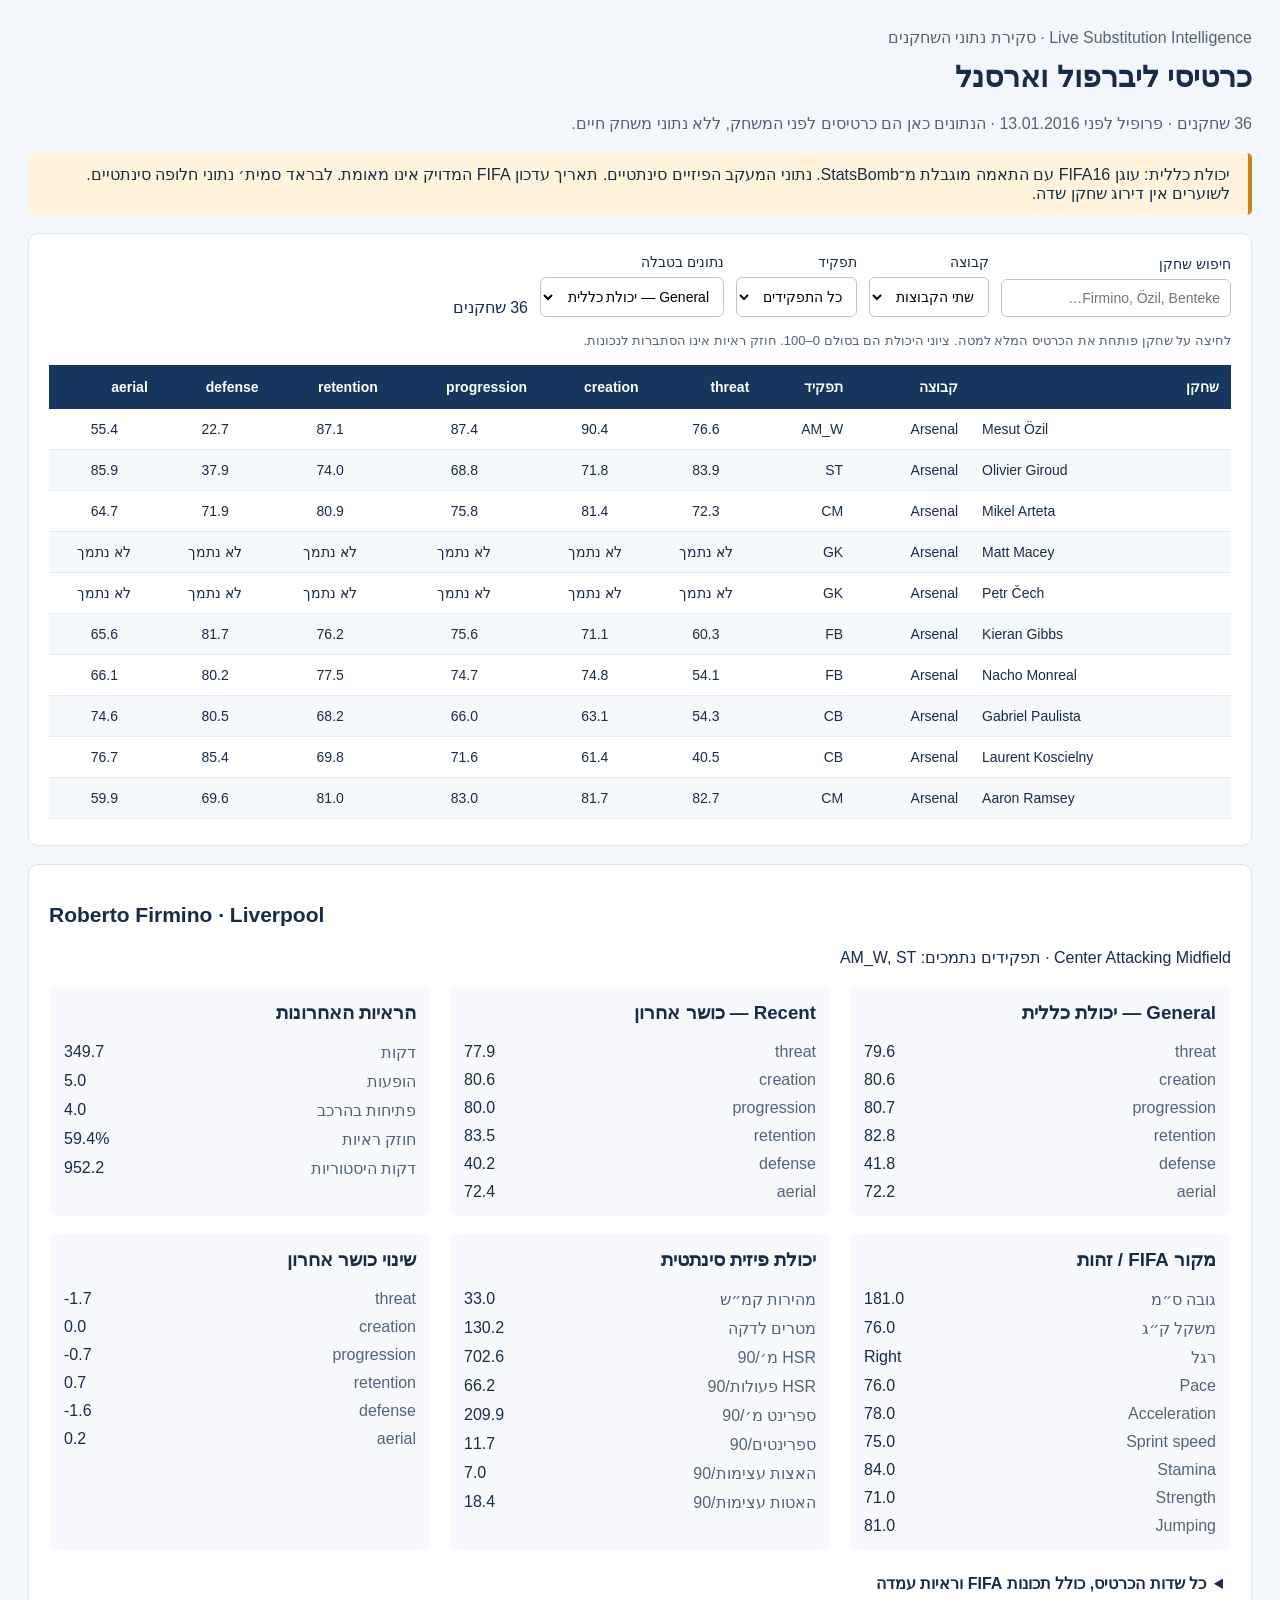
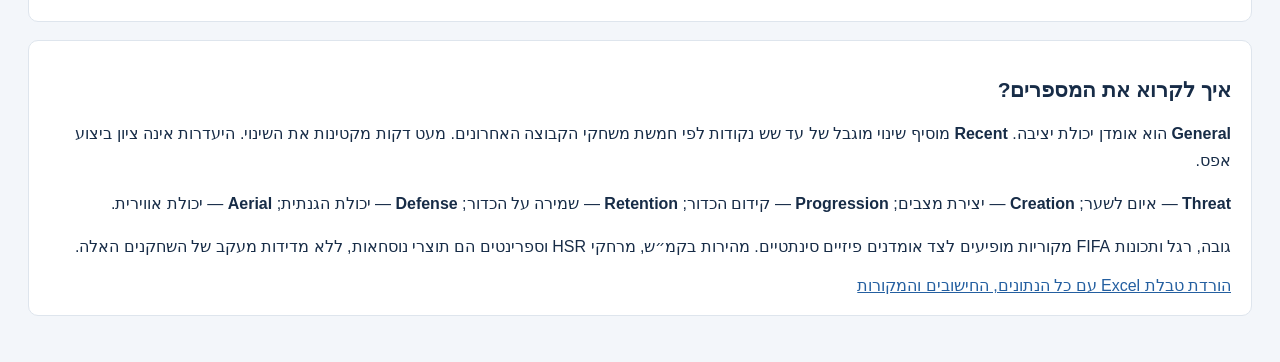
==== docs/player-cards/index.html @ d2c7fffa "Publish team handoff, player-card browser and shareable demo artifacts" ====
<!doctype html><html lang="he" dir="rtl"><meta charset="utf-8"><meta name="viewport" content="width=device-width,initial-scale=1"><title>כרטיסי שחקנים — Liverpool / Arsenal</title>
<style>*{box-sizing:border-box}body{font-family:Arial,sans-serif;background:#f3f6fa;color:#172c47;margin:0}main{max-width:1400px;margin:auto;padding:28px}h1{font-size:30px;margin:12px 0}h2{font-size:21px}p{line-height:1.7}.subtitle{color:#52647a}.notice{background:#fff4db;padding:12px 18px;border-right:4px solid #c88717;border-radius:5px}section{background:white;padding:20px;border:1px solid #dee5ed;border-radius:10px;margin:18px 0}.filters{display:flex;flex-wrap:wrap;gap:12px;align-items:end}label{display:grid;gap:7px;font-size:14px}input,select{padding:10px;border:1px solid #b8c7d6;border-radius:6px;background:white;font:inherit}input{min-width:230px}.scroll{overflow:auto;max-height:460px}table{border-collapse:collapse;width:100%;font-size:14px}th{background:#17365d;color:white;position:sticky;top:0;white-space:nowrap;text-align:right;padding:14px 12px}td{padding:12px;border-bottom:1px solid #e3eaf1;white-space:nowrap}tbody tr:nth-child(even){background:#f6f9fc}tbody tr:hover{background:#e4eef9;cursor:pointer}tr.chosen{background:#d9e9fa!important}.num{text-align:center;font-variant-numeric:tabular-nums}.tag{font-size:12px;background:#fff1ce;padding:4px 7px;border-radius:4px}.name{direction:ltr;unicode-bidi:embed;text-align:left}.grid{display:grid;grid-template-columns:repeat(auto-fit,minmax(300px,1fr));gap:18px}.panel{background:#f7f9fc;border-radius:7px;padding:15px}.panel h3{margin-top:0}dl{display:grid;grid-template-columns:1fr auto;gap:10px;margin:0}dt{color:#52647a}dd{margin:0;text-align:left;direction:ltr;overflow-wrap:anywhere;max-width:320px}details{margin-top:16px}summary{cursor:pointer;font-weight:bold;padding:8px}pre{white-space:pre-wrap;direction:ltr;text-align:left;background:#f3f6fa;padding:16px;max-height:350px;overflow:auto}a{color:#245fa0}.foot{font-size:13px;color:#52647a}button{font:inherit;padding:10px;background:#17365d;color:white;border:0;border-radius:6px;cursor:pointer}</style>
<main><div class="subtitle">Live Substitution Intelligence · סקירת נתוני השחקנים</div><h1>כרטיסי ליברפול וארסנל</h1><p class="subtitle">36 שחקנים · פרופיל לפני 13.01.2016 · הנתונים כאן הם כרטיסים לפני המשחק, ללא נתוני משחק חיים.</p>
<div class="notice">יכולת כללית: עוגן FIFA16 עם התאמה מוגבלת מ־StatsBomb. נתוני המעקב הפיזיים סינתטיים. תאריך עדכון FIFA המדויק אינו מאומת. לבראד סמית׳ נתוני חלופה סינתטיים. לשוערים אין דירוג שחקן שדה.</div>
<section><div class="filters"><label>חיפוש שחקן<input id="search" placeholder="Firmino, Özil, Benteke…"></label><label>קבוצה<select id="team"><option value="">שתי הקבוצות</option><option value="Liverpool">Liverpool</option><option>Arsenal</option></select></label><label>תפקיד<select id="role"><option value="">כל התפקידים</option><option value="GK">GK</option><option>CB</option><option>FB</option><option>CM</option><option>AM_W</option><option>ST</option></select></label><label>נתונים בטבלה<select id="view"><option value="general">General — יכולת כללית</option><option value="recent">Recent — כושר אחרון</option><option value="physical">פרופיל פיזי</option></select></label><span id="count"></span></div><p class="foot">לחיצה על שחקן פותחת את הכרטיס המלא למטה. ציוני היכולת הם בסולם 0–100. חוזק ראיות אינו הסתברות לנכונות.</p><div class="scroll"><table><thead id="head"></thead><tbody id="body"></tbody></table></div></section>
<section id="selected"></section><section><h2>איך לקרוא את המספרים?</h2><p><b>General</b> הוא אומדן יכולת יציבה. <b>Recent</b> מוסיף שינוי מוגבל של עד שש נקודות לפי חמשת משחקי הקבוצה האחרונים. מעט דקות מקטינות את השינוי. היעדרות אינה ציון ביצוע אפס.</p><p><b>Threat</b> — איום לשער; <b>Creation</b> — יצירת מצבים; <b>Progression</b> — קידום הכדור; <b>Retention</b> — שמירה על הכדור; <b>Defense</b> — יכולת הגנתית; <b>Aerial</b> — יכולת אווירית.</p><p>גובה, רגל ותכונות FIFA מקוריות מופיעים לצד אומדנים פיזיים סינתטיים. מהירות בקמ״ש, מרחקי HSR וספרינטים הם תוצרי נוסחאות, ללא מדידות מעקב של השחקנים האלה.</p><a href="Liverpool_Arsenal_Player_Cards.xlsx">הורדת טבלת Excel עם כל הנתונים, החישובים והמקורות</a></section></main>
<script>const players=[{"player_id":3525,"name":"Alex Oxlade-Chamberlain","team":"Arsenal","matchday_status":"Bench","primary_role":"AM_W","positions":{"primary":"Right Wing","secondary":["Right Midfield"],"primary_role":"AM_W","broad_roles":["AM_W"],"eligibility":{"AM_W":1},"suitability":{"AM_W":1},"all_positions_played":["Center Attacking Midfield","Left Wing","Right Back","Right Defensive Midfield","Right Wing"],"minutes_by_position":{"Center Attacking Midfield":36.1,"Left Wing":90.467,"Right Back":28.233,"Right Defensive Midfield":0.05,"Right Wing":561.217},"evidence":{"Right Midfield":"FIFA16_POSITION","Right Wing":"FIFA16_POSITION"}},"identity":{"height_cm":175,"preferred_foot":"Right","source":"OBSERVED_FIFA16_REPUBLISHED_SOFIFA_SNAPSHOT"},"fifa16":{"sofifa_id":198784,"player_url":"https://sofifa.com/player/198784/alex-oxlade-chamberlain/16/158127","short_name":"A. Oxlade-Chamberlain","long_name":"Alex Oxlade-Chamberlain","age":21,"dob":"1993-08-15","height_cm":175,"weight_kg":70,"nationality":"England","club":"Arsenal","overall":79,"potential":85,"value_eur":14000000,"wage_eur":90000,"player_positions":"RM, RW","preferred_foot":"Right","international_reputation":2,"weak_foot":4,"skill_moves":4,"work_rate":"High/Medium","body_type":"Normal","real_face":"Yes","release_clause_eur":null,"player_tags":"#Dribbler","team_position":"SUB","team_jersey_number":15,"loaned_from":null,"joined":"2011-08-08","contract_valid_until":2018,"nation_position":"RM","nation_jersey_number":7,"pace":89,"shooting":72,"passing":73,"dribbling":84,"defending":42,"physic":70,"gk_diving":null,"gk_handling":null,"gk_kicking":null,"gk_reflexes":null,"gk_speed":null,"gk_positioning":null,"player_traits":"Flair, Long Shot Taker (CPU AI Only), Speed Dribbler (CPU AI Only), Technical Dribbler (CPU AI Only)","attacking_crossing":73,"attacking_finishing":70,"attacking_heading_accuracy":34,"attacking_short_passing":77,"attacking_volleys":59,"skill_dribbling":86,"skill_curve":67,"skill_fk_accuracy":53,"skill_long_passing":73,"skill_ball_control":83,"movement_acceleration":89,"movement_sprint_speed":89,"movement_agility":84,"movement_reactions":75,"movement_balance":88,"power_shot_power":75,"power_jumping":65,"power_stamina":75,"power_strength":69,"power_long_shots":77,"mentality_aggression":66,"mentality_interceptions":41,"mentality_positioning":74,"mentality_vision":71,"mentality_penalties":69,"mentality_composure":null,"defending_marking":37,"defending_standing_tackle":48,"defending_sliding_tackle":44,"goalkeeping_diving":16,"goalkeeping_handling":9,"goalkeeping_kicking":6,"goalkeeping_positioning":9,"goalkeeping_reflexes":9,"ls":"72+0","st":"72+0","rs":"72+0","lw":"79+0","lf":"78+0","cf":"78+0","rf":"78+0","rw":"79+0","lam":"78+0","cam":"78+0","ram":"78+0","lm":"79+0","lcm":"73+0","cm":"73+0","rcm":"73+0","rm":"79+0","lwb":"65+0","ldm":"62+0","cdm":"62+0","rdm":"62+0","rwb":"65+0","lb":"61+0","lcb":"53+0","cb":"53+0","rcb":"53+0","rb":"61+0","source_status":"OBSERVED_FIFA16_REPUBLISHED_SOFIFA_SNAPSHOT","source_url":"https://github.com/kushal-gopal/EA-Sports-Fifa/blob/658e9f96cafcfdb636d6ca96fcc9bfdb1c064868/players_16.csv","source_sha256":"8282dba19e93eb8ff309ac8c41879fe28f02abeb260028c699e39c6e637bed6d","snapshot_caveat":"FIFA16 edition snapshot; precise SoFIFA update date unverified; not claimed to be January 2016."},"general":{"ratings":{"threat":73.145,"creation":74.216,"progression":84.012,"retention":81.947,"defense":45.781,"aerial":53.654},"fifa_prior":{"threat":73,"creation":72.89999999999999,"progression":81.95,"retention":81.6,"defense":45,"aerial":51.150000000000006},"statsbomb_adjustment":{"threat":0.145480822608341,"creation":1.3159042536696688,"progression":2.0615889253913267,"retention":0.34683336549549476,"defense":0.7812449070145504,"aerial":2.5036538517597537},"reliability":{"threat":0.44309228167154824,"creation":0.44309228167154824,"progression":0.44309228167154824,"retention":0.44309228167154824,"defense":0.44309228167154824,"aerial":0.44309228167154824},"minutes":716.067,"observed_rates":{"threat":0.31343375754631786,"creation":0.45001019817056137,"progression":18.350246718182664,"retention":0.6851851851851851,"defense":25.891443999627594,"aerial":0.75}},"recent":{"ratings":{"threat":71.937,"creation":74.114,"progression":82.735,"retention":82.197,"defense":46.04,"aerial":54.709},"form_delta":{"threat":-1.2075663287085396,"creation":-0.10167863947166769,"progression":-1.2770690669313092,"retention":0.2496448475396851,"defense":0.25853490804112117,"aerial":1.0553033846480162},"reliability":0.5172,"reliability_by_dimension":{"threat":0.5744848508727001,"creation":0.5744848508727001,"progression":0.5744848508727001,"retention":0.5744848508727001,"defense":0.5744848508727001,"aerial":0.23076923076923078},"minutes":243.017,"appearances":5,"starts":2,"appearance_rate":1,"team_match_window":["3754069","3754173","3754309","3754296","3754117"],"observed_rates":{"threat":0.21699169838968518,"creation":0.4410338196557163,"progression":15.554488718194909,"retention":0.697841726618705,"defense":26.664837802619843,"aerial":1},"totals":{"npxg":0.2859177693,"box_presence":6,"xa":0.490872986,"box_passes":7,"prog_passes":24,"prog_carries":18,"pressures":50,"def_actions":22,"ball_actions":139,"ball_losses":42,"aerial_attempts":6,"aerial_wins":6,"headed_shots":0,"minutes":243.0166666666667}},"physical":{"height_cm":175,"preferred_foot":"Right","pace":89,"stamina":75,"strength":69,"physical_source":"SYNTHETIC:FIFA16+SkillCorner-role-reference","physical_is_observed":false,"tracking":{"max_speed_kmh":34.68,"meters_per_minute":123.01,"hsr_distance_90":787.96,"hsr_count_90":74.19,"sprint_distance_90":271.36,"sprint_count_90":15.08,"high_accel_90":7.86,"high_decel_90":20.65}},"provenance":{"general":"SYNTHETIC:FIFA16 prior + capped observed StatsBomb signal","recent":"ESTIMATED:bounded change from observed last five team matches","events":"OBSERVED:StatsBomb Open Data; strictly before 2016-01-13","fifa":"OBSERVED_FIFA16_REPUBLISHED_SOFIFA_SNAPSHOT","physical":"SYNTHETIC","goalkeeper_outfield_dimensions":"SUPPORTED"}},{"player_id":5581,"name":"Joel Campbell","team":"Arsenal","matchday_status":"Starter","primary_role":"AM_W","positions":{"primary":"Right Wing","secondary":["Center Attacking Midfield","Center Forward","Right Midfield"],"primary_role":"AM_W","broad_roles":["AM_W","ST"],"eligibility":{"AM_W":1,"ST":1},"suitability":{"AM_W":1,"ST":0.85},"all_positions_played":["Center Forward","Left Wing","Right Wing"],"minutes_by_position":{"Center Forward":13.283,"Left Wing":48.933,"Right Wing":479.783},"evidence":{"Center Attacking Midfield":"FIFA16_POSITION","Center Forward":"FIFA16_POSITION","Right Midfield":"FIFA16_POSITION","Right Wing":"OBSERVED_STATSBOMB_MEANINGFUL_MINUTES"}},"identity":{"height_cm":178,"preferred_foot":"Left","source":"OBSERVED_FIFA16_REPUBLISHED_SOFIFA_SNAPSHOT"},"fifa16":{"sofifa_id":204713,"player_url":"https://sofifa.com/player/204713/joel-campbell/16/158127","short_name":"J. Campbell","long_name":"Joel Nathaniel Campbell Samuels","age":23,"dob":"1992-02-10","height_cm":178,"weight_kg":72,"nationality":"Costa Rica","club":"Arsenal","overall":76,"potential":84,"value_eur":7500000,"wage_eur":80000,"player_positions":"RM, ST, CAM","preferred_foot":"Left","international_reputation":1,"weak_foot":2,"skill_moves":4,"work_rate":"High/Medium","body_type":"Normal","real_face":"Yes","release_clause_eur":null,"player_tags":null,"team_position":"SUB","team_jersey_number":28,"loaned_from":null,"joined":"2011-08-19","contract_valid_until":2019,"nation_position":null,"nation_jersey_number":null,"pace":88,"shooting":72,"passing":72,"dribbling":78,"defending":38,"physic":73,"gk_diving":null,"gk_handling":null,"gk_kicking":null,"gk_reflexes":null,"gk_speed":null,"gk_positioning":null,"player_traits":"Power Free-Kick, Long Shot Taker (CPU AI Only)","attacking_crossing":77,"attacking_finishing":65,"attacking_heading_accuracy":52,"attacking_short_passing":75,"attacking_volleys":64,"skill_dribbling":79,"skill_curve":67,"skill_fk_accuracy":69,"skill_long_passing":68,"skill_ball_control":76,"movement_acceleration":89,"movement_sprint_speed":87,"movement_agility":85,"movement_reactions":72,"movement_balance":75,"power_shot_power":84,"power_jumping":85,"power_stamina":73,"power_strength":75,"power_long_shots":74,"mentality_aggression":64,"mentality_interceptions":45,"mentality_positioning":75,"mentality_vision":68,"mentality_penalties":75,"mentality_composure":null,"defending_marking":38,"defending_standing_tackle":32,"defending_sliding_tackle":24,"goalkeeping_diving":8,"goalkeeping_handling":15,"goalkeeping_kicking":14,"goalkeeping_positioning":15,"goalkeeping_reflexes":14,"ls":"73+0","st":"73+0","rs":"73+0","lw":"76+0","lf":"75+0","cf":"75+0","rf":"75+0","rw":"76+0","lam":"75+0","cam":"75+0","ram":"75+0","lm":"76+0","lcm":"69+0","cm":"69+0","rcm":"69+0","rm":"76+0","lwb":"61+0","ldm":"58+0","cdm":"58+0","rdm":"58+0","rwb":"61+0","lb":"57+0","lcb":"51+0","cb":"51+0","rcb":"51+0","rb":"57+0","source_status":"OBSERVED_FIFA16_REPUBLISHED_SOFIFA_SNAPSHOT","source_url":"https://github.com/kushal-gopal/EA-Sports-Fifa/blob/658e9f96cafcfdb636d6ca96fcc9bfdb1c064868/players_16.csv","source_sha256":"8282dba19e93eb8ff309ac8c41879fe28f02abeb260028c699e39c6e637bed6d","snapshot_caveat":"FIFA16 edition snapshot; precise SoFIFA update date unverified; not claimed to be January 2016."},"general":{"ratings":{"threat":72.421,"creation":71.041,"progression":75.989,"retention":75.979,"defense":41.052,"aerial":64.9},"fifa_prior":{"threat":72.2,"creation":71.35,"progression":77.3,"retention":76.15,"defense":39.85,"aerial":65.45},"statsbomb_adjustment":{"threat":0.2207191434022867,"creation":-0.30918269223130035,"progression":-1.3110752841515172,"retention":-0.17106919080866131,"defense":1.2021875499899024,"aerial":-0.5501023343785638},"reliability":{"threat":0.37586685159500693,"creation":0.37586685159500693,"progression":0.37586685159500693,"retention":0.37586685159500693,"defense":0.37586685159500693,"aerial":0.375},"minutes":542,"observed_rates":{"threat":0.3248776632287823,"creation":0.2429676398523985,"progression":6.143911439114391,"retention":0.6490384615384616,"defense":28.8929889298893,"aerial":0.25}},"recent":{"ratings":{"threat":71.133,"creation":72.67,"progression":75.227,"retention":76.559,"defense":42.785,"aerial":64.682},"form_delta":{"threat":-1.2881578608335904,"creation":1.6292891315847493,"progression":-0.7617577877127105,"retention":0.5798612260568428,"defense":1.7328087047021532,"aerial":-0.2177610158797494},"reliability":0.4653,"reliability_by_dimension":{"threat":0.5704911513223304,"creation":0.5704911513223304,"progression":0.5704911513223304,"retention":0.46236559139784944,"defense":0.5704911513223304,"aerial":0.047619047619047616},"minutes":239.083,"appearances":5,"starts":3,"appearance_rate":1,"team_match_window":["3754069","3754173","3754309","3754296","3754117"],"observed_rates":{"threat":0.22053885339839668,"creation":0.4004842523527362,"progression":4.5172533983966545,"retention":0.686046511627907,"defense":34.63227605437435,"aerial":0},"totals":{"npxg":0.28585738,"box_presence":6,"xa":0.663879,"box_passes":4,"prog_passes":8,"prog_carries":4,"pressures":67,"def_actions":25,"ball_actions":86,"ball_losses":27,"aerial_attempts":1,"aerial_wins":0,"headed_shots":0,"minutes":239.08333333333331}},"physical":{"height_cm":178,"preferred_foot":"Left","pace":88,"stamina":73,"strength":75,"physical_source":"SYNTHETIC:FIFA16+SkillCorner-role-reference","physical_is_observed":false,"tracking":{"max_speed_kmh":34.44,"meters_per_minute":121.42,"hsr_distance_90":760.31,"hsr_count_90":71.59,"sprint_distance_90":262.26,"sprint_count_90":14.58,"high_accel_90":7.86,"high_decel_90":20.65}},"provenance":{"general":"SYNTHETIC:FIFA16 prior + capped observed StatsBomb signal","recent":"ESTIMATED:bounded change from observed last five team matches","events":"OBSERVED:StatsBomb Open Data; strictly before 2016-01-13","fifa":"OBSERVED_FIFA16_REPUBLISHED_SOFIFA_SNAPSHOT","physical":"SYNTHETIC","goalkeeper_outfield_dimensions":"SUPPORTED"}},{"player_id":3496,"name":"Mesut Özil","team":"Arsenal","matchday_status":"Starter","primary_role":"AM_W","positions":{"primary":"Center Attacking Midfield","secondary":["Left Wing"],"primary_role":"AM_W","broad_roles":["AM_W"],"eligibility":{"AM_W":1},"suitability":{"AM_W":1},"all_positions_played":["Center Attacking Midfield","Right Wing"],"minutes_by_position":{"Center Attacking Midfield":1702.933,"Right Wing":16.217},"evidence":{"Center Attacking Midfield":"FIFA16_POSITION","Left Wing":"FIFA16_POSITION"}},"identity":{"height_cm":183,"preferred_foot":"Left","source":"OBSERVED_FIFA16_REPUBLISHED_SOFIFA_SNAPSHOT"},"fifa16":{"sofifa_id":176635,"player_url":"https://sofifa.com/player/176635/mesut-ozil/16/158127","short_name":"M. Özil","long_name":"Mesut Özil","age":26,"dob":"1988-10-15","height_cm":183,"weight_kg":76,"nationality":"Germany","club":"Arsenal","overall":87,"potential":88,"value_eur":52500000,"wage_eur":230000,"player_positions":"CAM, LW","preferred_foot":"Left","international_reputation":4,"weak_foot":2,"skill_moves":4,"work_rate":"Medium/Low","body_type":"Lean","real_face":"Yes","release_clause_eur":null,"player_tags":"#Playmaker  ","team_position":"CAM","team_jersey_number":11,"loaned_from":null,"joined":"2013-09-02","contract_valid_until":2018,"nation_position":"LM","nation_jersey_number":8,"pace":72,"shooting":74,"passing":85,"dribbling":86,"defending":24,"physic":57,"gk_diving":null,"gk_handling":null,"gk_kicking":null,"gk_reflexes":null,"gk_speed":null,"gk_positioning":null,"player_traits":"Finesse Shot, Flair, Playmaker (CPU AI Only), Technical Dribbler (CPU AI Only)","attacking_crossing":80,"attacking_finishing":74,"attacking_heading_accuracy":54,"attacking_short_passing":87,"attacking_volleys":77,"skill_dribbling":86,"skill_curve":84,"skill_fk_accuracy":79,"skill_long_passing":80,"skill_ball_control":90,"movement_acceleration":77,"movement_sprint_speed":68,"movement_agility":84,"movement_reactions":87,"movement_balance":70,"power_shot_power":70,"power_jumping":52,"power_stamina":64,"power_strength":56,"power_long_shots":75,"mentality_aggression":54,"mentality_interceptions":24,"mentality_positioning":83,"mentality_vision":92,"mentality_penalties":76,"mentality_composure":null,"defending_marking":22,"defending_standing_tackle":16,"defending_sliding_tackle":19,"goalkeeping_diving":6,"goalkeeping_handling":14,"goalkeeping_kicking":10,"goalkeeping_positioning":6,"goalkeeping_reflexes":14,"ls":"76+2","st":"76+2","rs":"76+2","lw":"83+2","lf":"82+2","cf":"82+2","rf":"82+2","rw":"83+2","lam":"85+2","cam":"85+2","ram":"85+2","lm":"82+2","lcm":"78+2","cm":"78+2","rcm":"78+2","rm":"82+2","lwb":"57+2","ldm":"56+2","cdm":"56+2","rdm":"56+2","rwb":"57+2","lb":"52+2","lcb":"41+2","cb":"41+2","rcb":"41+2","rb":"52+2","source_status":"OBSERVED_FIFA16_REPUBLISHED_SOFIFA_SNAPSHOT","source_url":"https://github.com/kushal-gopal/EA-Sports-Fifa/blob/658e9f96cafcfdb636d6ca96fcc9bfdb1c064868/players_16.csv","source_sha256":"8282dba19e93eb8ff309ac8c41879fe28f02abeb260028c699e39c6e637bed6d","snapshot_caveat":"FIFA16 edition snapshot; precise SoFIFA update date unverified; not claimed to be January 2016."},"general":{"ratings":{"threat":76.629,"creation":90.383,"progression":87.425,"retention":87.08,"defense":22.693,"aerial":55.438},"fifa_prior":{"threat":76.25,"creation":86.69999999999999,"progression":84.95,"retention":84.6,"defense":23.95,"aerial":55.7},"statsbomb_adjustment":{"threat":0.37867506793251354,"creation":3.6827648269290445,"progression":2.474674183367917,"retention":2.479839341893652,"defense":-1.257456069273828,"aerial":-0.2621100813697811},"reliability":{"threat":0.6563770688963977,"creation":0.6563770688963977,"progression":0.6563770688963977,"retention":0.6563770688963977,"defense":0.6563770688963977,"aerial":0.4117647058823529},"minutes":1719.15,"observed_rates":{"threat":0.3244203557804729,"creation":0.8014061090393508,"progression":16.228950353372305,"retention":0.7915407854984894,"defense":19.37003751854114,"aerial":0.2857142857142857}},"recent":{"ratings":{"threat":75.916,"creation":89.967,"progression":86.612,"retention":86.858,"defense":22.482,"aerial":55.817},"form_delta":{"threat":-0.7129087394199366,"creation":-0.41622569475084475,"progression":-0.8125017808381901,"retention":-0.22249903453766282,"defense":-0.21140452810389554,"aerial":0.3793003304459303},"reliability":0.6098,"reliability_by_dimension":{"threat":0.7136190072125584,"creation":0.7136190072125584,"progression":0.7136190072125584,"retention":0.7136190072125584,"defense":0.7136190072125584,"aerial":0.09090909090909091},"minutes":448.533,"appearances":5,"starts":5,"appearance_rate":1,"team_match_window":["3754069","3754173","3754309","3754296","3754117"],"observed_rates":{"threat":0.2801132312425684,"creation":0.7717400329481272,"progression":14.848394768133174,"retention":0.7824675324675325,"defense":18.861474435196193,"aerial":0.5},"totals":{"npxg":0.796001348,"box_presence":12,"xa":2.2461236605,"box_passes":16,"prog_passes":57,"prog_carries":17,"pressures":69,"def_actions":25,"ball_actions":308,"ball_losses":67,"aerial_attempts":2,"aerial_wins":1,"headed_shots":0,"minutes":448.53333333333336}},"physical":{"height_cm":183,"preferred_foot":"Left","pace":72,"stamina":64,"strength":56,"physical_source":"SYNTHETIC:FIFA16+SkillCorner-role-reference","physical_is_observed":false,"tracking":{"max_speed_kmh":32.16,"meters_per_minute":114.28,"hsr_distance_90":559.31,"hsr_count_90":52.66,"sprint_distance_90":181.23,"sprint_count_90":10.07,"high_accel_90":6.91,"high_decel_90":18.15}},"provenance":{"general":"SYNTHETIC:FIFA16 prior + capped observed StatsBomb signal","recent":"ESTIMATED:bounded change from observed last five team matches","events":"OBSERVED:StatsBomb Open Data; strictly before 2016-01-13","fifa":"OBSERVED_FIFA16_REPUBLISHED_SOFIFA_SNAPSHOT","physical":"SYNTHETIC","goalkeeper_outfield_dimensions":"SUPPORTED"}},{"player_id":3668,"name":"Theo Walcott","team":"Arsenal","matchday_status":"Starter","primary_role":"AM_W","positions":{"primary":"Left Wing","secondary":["Center Forward","Right Midfield"],"primary_role":"AM_W","broad_roles":["AM_W","ST"],"eligibility":{"AM_W":1,"ST":1},"suitability":{"AM_W":1,"ST":0.85},"all_positions_played":["Center Forward","Left Defensive Midfield","Left Wing","Right Wing"],"minutes_by_position":{"Center Forward":486.617,"Left Defensive Midfield":1.967,"Left Wing":450.6,"Right Wing":30.817},"evidence":{"Center Forward":"FIFA16_POSITION","Left Wing":"OBSERVED_STATSBOMB_MEANINGFUL_MINUTES","Right Midfield":"FIFA16_POSITION"}},"identity":{"height_cm":176,"preferred_foot":"Right","source":"OBSERVED_FIFA16_REPUBLISHED_SOFIFA_SNAPSHOT"},"fifa16":{"sofifa_id":164859,"player_url":"https://sofifa.com/player/164859/theo-walcott/16/158127","short_name":"T. Walcott","long_name":"Theo  Walcott","age":26,"dob":"1989-03-16","height_cm":176,"weight_kg":68,"nationality":"England","club":"Arsenal","overall":81,"potential":83,"value_eur":19500000,"wage_eur":110000,"player_positions":"RM, ST","preferred_foot":"Right","international_reputation":3,"weak_foot":3,"skill_moves":3,"work_rate":"High/Low","body_type":"Lean","real_face":"Yes","release_clause_eur":null,"player_tags":"#Speedster","team_position":"ST","team_jersey_number":14,"loaned_from":null,"joined":"2006-01-20","contract_valid_until":2019,"nation_position":"SUB","nation_jersey_number":14,"pace":96,"shooting":77,"passing":74,"dribbling":81,"defending":33,"physic":63,"gk_diving":null,"gk_handling":null,"gk_kicking":null,"gk_reflexes":null,"gk_speed":null,"gk_positioning":null,"player_traits":"Injury Prone, Beat Offside Trap, Finesse Shot, Speed Dribbler (CPU AI Only)","attacking_crossing":78,"attacking_finishing":82,"attacking_heading_accuracy":53,"attacking_short_passing":77,"attacking_volleys":71,"skill_dribbling":81,"skill_curve":72,"skill_fk_accuracy":73,"skill_long_passing":65,"skill_ball_control":80,"movement_acceleration":95,"movement_sprint_speed":96,"movement_agility":83,"movement_reactions":80,"movement_balance":80,"power_shot_power":76,"power_jumping":59,"power_stamina":75,"power_strength":59,"power_long_shots":67,"mentality_aggression":61,"mentality_interceptions":31,"mentality_positioning":79,"mentality_vision":74,"mentality_penalties":73,"mentality_composure":null,"defending_marking":27,"defending_standing_tackle":33,"defending_sliding_tackle":36,"goalkeeping_diving":11,"goalkeeping_handling":8,"goalkeeping_kicking":9,"goalkeeping_positioning":9,"goalkeeping_reflexes":8,"ls":"77+1","st":"77+1","rs":"77+1","lw":"81+1","lf":"80+1","cf":"80+1","rf":"80+1","rw":"81+1","lam":"79+1","cam":"79+1","ram":"79+1","lm":"80+1","lcm":"71+1","cm":"71+1","rcm":"71+1","rm":"80+1","lwb":"62+1","ldm":"56+1","cdm":"56+1","rdm":"56+1","rwb":"62+1","lb":"59+1","lcb":"47+1","cb":"47+1","rcb":"47+1","rb":"59+1","source_status":"OBSERVED_FIFA16_REPUBLISHED_SOFIFA_SNAPSHOT","source_url":"https://github.com/kushal-gopal/EA-Sports-Fifa/blob/658e9f96cafcfdb636d6ca96fcc9bfdb1c064868/players_16.csv","source_sha256":"8282dba19e93eb8ff309ac8c41879fe28f02abeb260028c699e39c6e637bed6d","snapshot_caveat":"FIFA16 edition snapshot; precise SoFIFA update date unverified; not claimed to be January 2016."},"general":{"ratings":{"threat":80.767,"creation":72.952,"progression":77.59,"retention":77.123,"defense":31.812,"aerial":54.089},"fifa_prior":{"threat":77.95,"creation":74.39999999999999,"progression":79.65,"retention":78.25,"defense":34.05,"aerial":55.550000000000004},"statsbomb_adjustment":{"threat":2.8167336612897653,"creation":-1.4484431044471695,"progression":-2.060433211960713,"retention":-1.1265799220161117,"defense":-2.237969542951466,"aerial":-1.4605604904421305},"reliability":{"threat":0.5187165775401069,"creation":0.5187165775401069,"progression":0.5187165775401069,"retention":0.5187165775401069,"defense":0.5187165775401069,"aerial":0.5187165775401069},"minutes":970,"observed_rates":{"threat":0.6942700977216495,"creation":0.13156325517525774,"progression":5.195876288659793,"retention":0.5961538461538461,"defense":13.453608247422679,"aerial":0.18518518518518517}},"recent":{"ratings":{"threat":77.078,"creation":72.755,"progression":78.143,"retention":77.572,"defense":33.765,"aerial":54.363},"form_delta":{"threat":-3.688505763907184,"creation":-0.19697212732611954,"progression":0.5530968259605072,"retention":0.4486075512350672,"defense":1.9533191818080882,"aerial":0.2742277259144973},"reliability":0.6117,"reliability_by_dimension":{"threat":0.6946046827281981,"creation":0.6946046827281981,"progression":0.6946046827281981,"retention":0.5815899581589958,"defense":0.6946046827281981,"aerial":0.3103448275862069},"minutes":409.4,"appearances":5,"starts":5,"appearance_rate":1,"team_match_window":["3754069","3754173","3754309","3754296","3754117"],"observed_rates":{"threat":0.32557102056668297,"creation":0.11717478092330239,"progression":6.155349291646311,"retention":0.618705035971223,"defense":18.685881778212014,"aerial":0.2222222222222222},"totals":{"npxg":0.630986398,"box_presence":17,"xa":0.133015059,"box_passes":4,"prog_passes":13,"prog_carries":15,"pressures":53,"def_actions":32,"ball_actions":139,"ball_losses":53,"aerial_attempts":9,"aerial_wins":2,"headed_shots":1,"minutes":409.40000000000003}},"physical":{"height_cm":176,"preferred_foot":"Right","pace":96,"stamina":75,"strength":59,"physical_source":"SYNTHETIC:FIFA16+SkillCorner-role-reference","physical_is_observed":false,"tracking":{"max_speed_kmh":35.52,"meters_per_minute":123.01,"hsr_distance_90":849.93,"hsr_count_90":80.03,"sprint_distance_90":303.99,"sprint_count_90":16.9,"high_accel_90":8.33,"high_decel_90":21.91}},"provenance":{"general":"SYNTHETIC:FIFA16 prior + capped observed StatsBomb signal","recent":"ESTIMATED:bounded change from observed last five team matches","events":"OBSERVED:StatsBomb Open Data; strictly before 2016-01-13","fifa":"OBSERVED_FIFA16_REPUBLISHED_SOFIFA_SNAPSHOT","physical":"SYNTHETIC","goalkeeper_outfield_dimensions":"SUPPORTED"}},{"player_id":6746,"name":"Gabriel Paulista","team":"Arsenal","matchday_status":"Bench","primary_role":"CB","positions":{"primary":"Left Center Back","secondary":["Center Back","Right Center Back"],"primary_role":"CB","broad_roles":["CB"],"eligibility":{"CB":1},"suitability":{"CB":1},"all_positions_played":["Center Attacking Midfield","Left Center Back","Right Center Back","Right Defensive Midfield"],"minutes_by_position":{"Center Attacking Midfield":20.433,"Left Center Back":368.633,"Right Center Back":334.8,"Right Defensive Midfield":31.167},"evidence":{"Center Back":"FIFA16_POSITION","Left Center Back":"OBSERVED_STATSBOMB_MEANINGFUL_MINUTES","Right Center Back":"OBSERVED_STATSBOMB_MEANINGFUL_MINUTES"}},"identity":{"height_cm":187,"preferred_foot":"Right","source":"OBSERVED_FIFA16_REPUBLISHED_SOFIFA_SNAPSHOT"},"fifa16":{"sofifa_id":201305,"player_url":"https://sofifa.com/player/201305/gabriel-armando-de-abreu/16/158127","short_name":"Gabriel","long_name":"Gabriel Armando de Abreu","age":24,"dob":"1990-11-22","height_cm":187,"weight_kg":72,"nationality":"Brazil","club":"Arsenal","overall":78,"potential":83,"value_eur":9500000,"wage_eur":80000,"player_positions":"CB","preferred_foot":"Right","international_reputation":1,"weak_foot":2,"skill_moves":2,"work_rate":"Low/High","body_type":"Lean","real_face":"No","release_clause_eur":null,"player_tags":null,"team_position":"RCB","team_jersey_number":5,"loaned_from":null,"joined":"2015-01-28","contract_valid_until":2020,"nation_position":null,"nation_jersey_number":null,"pace":70,"shooting":54,"passing":65,"dribbling":64,"defending":82,"physic":76,"gk_diving":null,"gk_handling":null,"gk_kicking":null,"gk_reflexes":null,"gk_speed":null,"gk_positioning":null,"player_traits":"Dives Into Tackles (CPU AI Only)","attacking_crossing":67,"attacking_finishing":51,"attacking_heading_accuracy":73,"attacking_short_passing":69,"attacking_volleys":48,"skill_dribbling":60,"skill_curve":55,"skill_fk_accuracy":46,"skill_long_passing":69,"skill_ball_control":65,"movement_acceleration":68,"movement_sprint_speed":72,"movement_agility":69,"movement_reactions":78,"movement_balance":71,"power_shot_power":61,"power_jumping":75,"power_stamina":74,"power_strength":77,"power_long_shots":57,"mentality_aggression":74,"mentality_interceptions":80,"mentality_positioning":51,"mentality_vision":61,"mentality_penalties":51,"mentality_composure":null,"defending_marking":83,"defending_standing_tackle":86,"defending_sliding_tackle":80,"goalkeeping_diving":15,"goalkeeping_handling":6,"goalkeeping_kicking":15,"goalkeeping_positioning":15,"goalkeeping_reflexes":7,"ls":"62+0","st":"62+0","rs":"62+0","lw":"63+0","lf":"62+0","cf":"62+0","rf":"62+0","rw":"63+0","lam":"63+0","cam":"63+0","ram":"63+0","lm":"65+0","lcm":"67+0","cm":"67+0","rcm":"67+0","rm":"65+0","lwb":"74+0","ldm":"75+0","cdm":"75+0","rdm":"75+0","rwb":"74+0","lb":"76+0","lcb":"78+0","cb":"78+0","rcb":"78+0","rb":"76+0","source_status":"OBSERVED_FIFA16_REPUBLISHED_SOFIFA_SNAPSHOT","source_url":"https://github.com/kushal-gopal/EA-Sports-Fifa/blob/658e9f96cafcfdb636d6ca96fcc9bfdb1c064868/players_16.csv","source_sha256":"8282dba19e93eb8ff309ac8c41879fe28f02abeb260028c699e39c6e637bed6d","snapshot_caveat":"FIFA16 edition snapshot; precise SoFIFA update date unverified; not claimed to be January 2016."},"general":{"ratings":{"threat":54.264,"creation":63.131,"progression":65.979,"retention":68.243,"defense":80.495,"aerial":74.646},"fifa_prior":{"threat":53.4,"creation":64.5,"progression":65.6,"retention":66.4,"defense":81.95,"aerial":74.45},"statsbomb_adjustment":{"threat":0.8643221017417952,"creation":-1.3693062612442621,"progression":0.37914273940884236,"retention":1.8434069535315487,"defense":-1.4552410775525508,"aerial":0.19594634916717105},"reliability":{"threat":0.45620430605627277,"creation":0.45620430605627277,"progression":0.45620430605627277,"retention":0.45620430605627277,"defense":0.45620430605627277,"aerial":0.45620430605627277},"minutes":755.033,"observed_rates":{"threat":0.07536486320912986,"creation":0,"progression":6.556001942519094,"retention":0.8929384965831435,"defense":9.893602931437908,"aerial":0.6744186046511628}},"recent":{"ratings":{"threat":56.224,"creation":63.131,"progression":65.076,"retention":68.54,"defense":80.677,"aerial":73.543},"form_delta":{"threat":1.9599193557753969,"creation":0,"progression":-0.9029403859983814,"retention":0.2973019173418547,"defense":0.18231462233262036,"aerial":-1.103498647987338},"reliability":0.3246,"reliability_by_dimension":{"threat":0.3433852140077821,"creation":0.3433852140077821,"progression":0.3433852140077821,"retention":0.3433852140077821,"defense":0.3433852140077821,"aerial":0.23076923076923078},"minutes":94.133,"appearances":1,"starts":1,"appearance_rate":0.2,"team_match_window":["3754069","3754173","3754309","3754296","3754117"],"observed_rates":{"threat":0.20442675260269122,"creation":0,"progression":3.824362606232295,"retention":0.9104477611940298,"defense":10.516997167138811,"aerial":0.5},"totals":{"npxg":0.2138152405,"box_presence":0,"xa":0,"box_passes":0,"prog_passes":4,"prog_carries":0,"pressures":2,"def_actions":9,"ball_actions":67,"ball_losses":6,"aerial_attempts":6,"aerial_wins":3,"headed_shots":3,"minutes":94.13333333333333}},"physical":{"height_cm":187,"preferred_foot":"Right","pace":70,"stamina":74,"strength":77,"physical_source":"SYNTHETIC:FIFA16+SkillCorner-role-reference","physical_is_observed":false,"tracking":{"max_speed_kmh":32.64,"meters_per_minute":108.55,"hsr_distance_90":416.83,"hsr_count_90":38.66,"sprint_distance_90":112.62,"sprint_count_90":6.5,"high_accel_90":4.51,"high_decel_90":10.26}},"provenance":{"general":"SYNTHETIC:FIFA16 prior + capped observed StatsBomb signal","recent":"ESTIMATED:bounded change from observed last five team matches","events":"OBSERVED:StatsBomb Open Data; strictly before 2016-01-13","fifa":"OBSERVED_FIFA16_REPUBLISHED_SOFIFA_SNAPSHOT","physical":"SYNTHETIC","goalkeeper_outfield_dimensions":"SUPPORTED"}},{"player_id":3394,"name":"Laurent Koscielny","team":"Arsenal","matchday_status":"Starter","primary_role":"CB","positions":{"primary":"Left Center Back","secondary":["Center Back"],"primary_role":"CB","broad_roles":["CB"],"eligibility":{"CB":1},"suitability":{"CB":1},"all_positions_played":["Left Center Back"],"minutes_by_position":{"Left Center Back":1544.7},"evidence":{"Center Back":"FIFA16_POSITION","Left Center Back":"OBSERVED_STATSBOMB_MEANINGFUL_MINUTES"}},"identity":{"height_cm":186,"preferred_foot":"Right","source":"OBSERVED_FIFA16_REPUBLISHED_SOFIFA_SNAPSHOT"},"fifa16":{"sofifa_id":165229,"player_url":"https://sofifa.com/player/165229/laurent-koscielny/16/158127","short_name":"L. Koscielny","long_name":"Laurent Koscielny","age":29,"dob":"1985-09-10","height_cm":186,"weight_kg":75,"nationality":"France","club":"Arsenal","overall":83,"potential":83,"value_eur":17500000,"wage_eur":140000,"player_positions":"CB","preferred_foot":"Right","international_reputation":3,"weak_foot":3,"skill_moves":2,"work_rate":"Medium/High","body_type":"Lean","real_face":"Yes","release_clause_eur":null,"player_tags":"#Tackling ","team_position":"LCB","team_jersey_number":6,"loaned_from":null,"joined":"2010-07-07","contract_valid_until":2019,"nation_position":"LCB","nation_jersey_number":21,"pace":78,"shooting":40,"passing":62,"dribbling":65,"defending":84,"physic":75,"gk_diving":null,"gk_handling":null,"gk_kicking":null,"gk_reflexes":null,"gk_speed":null,"gk_positioning":null,"player_traits":"Power Header","attacking_crossing":54,"attacking_finishing":32,"attacking_heading_accuracy":81,"attacking_short_passing":75,"attacking_volleys":35,"skill_dribbling":62,"skill_curve":22,"skill_fk_accuracy":49,"skill_long_passing":67,"skill_ball_control":67,"movement_acceleration":79,"movement_sprint_speed":78,"movement_agility":70,"movement_reactions":78,"movement_balance":62,"power_shot_power":54,"power_jumping":86,"power_stamina":73,"power_strength":71,"power_long_shots":47,"mentality_aggression":87,"mentality_interceptions":84,"mentality_positioning":31,"mentality_vision":56,"mentality_penalties":51,"mentality_composure":null,"defending_marking":83,"defending_standing_tackle":87,"defending_sliding_tackle":85,"goalkeeping_diving":13,"goalkeeping_handling":11,"goalkeeping_kicking":9,"goalkeeping_positioning":11,"goalkeeping_reflexes":7,"ls":"57+1","st":"57+1","rs":"57+1","lw":"60+1","lf":"59+1","cf":"59+1","rf":"59+1","rw":"60+1","lam":"61+1","cam":"61+1","ram":"61+1","lm":"63+1","lcm":"66+1","cm":"66+1","rcm":"66+1","rm":"63+1","lwb":"75+1","ldm":"77+1","cdm":"77+1","rdm":"77+1","rwb":"75+1","lb":"78+1","lcb":"82+1","cb":"82+1","rcb":"82+1","rb":"78+1","source_status":"OBSERVED_FIFA16_REPUBLISHED_SOFIFA_SNAPSHOT","source_url":"https://github.com/kushal-gopal/EA-Sports-Fifa/blob/658e9f96cafcfdb636d6ca96fcc9bfdb1c064868/players_16.csv","source_sha256":"8282dba19e93eb8ff309ac8c41879fe28f02abeb260028c699e39c6e637bed6d","snapshot_caveat":"FIFA16 edition snapshot; precise SoFIFA update date unverified; not claimed to be January 2016."},"general":{"ratings":{"threat":40.46,"creation":61.354,"progression":71.637,"retention":69.85,"defense":85.372,"aerial":76.716},"fifa_prior":{"threat":37.25,"creation":59.099999999999994,"progression":69.15,"retention":68.1,"defense":83.35,"aerial":78.9},"statsbomb_adjustment":{"threat":3.2096401832929935,"creation":2.2539421832551034,"progression":2.4872261363637174,"retention":1.7498287047003995,"defense":2.0222916861309006,"aerial":-2.184209916459592},"reliability":{"threat":0.6318566695300037,"creation":0.6318566695300037,"progression":0.6318566695300037,"retention":0.6318566695300037,"defense":0.6318566695300037,"aerial":0.6318566695300037},"minutes":1544.7,"observed_rates":{"threat":0.13952107888910467,"creation":0.05390538883278306,"progression":10.312682074189162,"retention":0.8546511627906976,"defense":18.2365507865605,"aerial":0.5578947368421052}},"recent":{"ratings":{"threat":41.542,"creation":64.146,"progression":72.479,"retention":68.675,"defense":85.44,"aerial":78.166},"form_delta":{"threat":1.0819673535375662,"creation":2.7923995408059756,"progression":0.841994888934286,"retention":-1.175106330498812,"defense":0.06757730379246234,"aerial":1.4496693093151845},"reliability":0.6575,"reliability_by_dimension":{"threat":0.68,"creation":0.68,"progression":0.68,"retention":0.6503496503496503,"defense":0.68,"aerial":0.574468085106383},"minutes":382.5,"appearances":4,"starts":4,"appearance_rate":0.8,"team_match_window":["3754069","3754173","3754309","3754296","3754117"],"observed_rates":{"threat":0.1585256908235294,"creation":0.09047598047058823,"progression":11.529411764705882,"retention":0.8172043010752688,"defense":18.352941176470587,"aerial":0.6296296296296297},"totals":{"npxg":0.623734186,"box_presence":1,"xa":0.184522917,"box_passes":2,"prog_passes":33,"prog_carries":16,"pressures":36,"def_actions":42,"ball_actions":186,"ball_losses":34,"aerial_attempts":27,"aerial_wins":17,"headed_shots":1,"minutes":382.5}},"physical":{"height_cm":186,"preferred_foot":"Right","pace":78,"stamina":73,"strength":71,"physical_source":"SYNTHETIC:FIFA16+SkillCorner-role-reference","physical_is_observed":false,"tracking":{"max_speed_kmh":33.36,"meters_per_minute":107.84,"hsr_distance_90":448.64,"hsr_count_90":41.61,"sprint_distance_90":126.99,"sprint_count_90":7.33,"high_accel_90":5.15,"high_decel_90":11.7}},"provenance":{"general":"SYNTHETIC:FIFA16 prior + capped observed StatsBomb signal","recent":"ESTIMATED:bounded change from observed last five team matches","events":"OBSERVED:StatsBomb Open Data; strictly before 2016-01-13","fifa":"OBSERVED_FIFA16_REPUBLISHED_SOFIFA_SNAPSHOT","physical":"SYNTHETIC","goalkeeper_outfield_dimensions":"SUPPORTED"}},{"player_id":3475,"name":"Per Mertesacker","team":"Arsenal","matchday_status":"Starter","primary_role":"CB","positions":{"primary":"Right Center Back","secondary":["Center Back"],"primary_role":"CB","broad_roles":["CB"],"eligibility":{"CB":1},"suitability":{"CB":1},"all_positions_played":["Right Center Back"],"minutes_by_position":{"Right Center Back":1435.383},"evidence":{"Center Back":"FIFA16_POSITION","Right Center Back":"OBSERVED_STATSBOMB_MEANINGFUL_MINUTES"}},"identity":{"height_cm":198,"preferred_foot":"Right","source":"OBSERVED_FIFA16_REPUBLISHED_SOFIFA_SNAPSHOT"},"fifa16":{"sofifa_id":53612,"player_url":"https://sofifa.com/player/53612/per-mertesacker/16/158127","short_name":"P. Mertesacker","long_name":"Per Mertesacker","age":30,"dob":"1984-09-29","height_cm":198,"weight_kg":90,"nationality":"Germany","club":"Arsenal","overall":83,"potential":83,"value_eur":17000000,"wage_eur":140000,"player_positions":"CB","preferred_foot":"Right","international_reputation":3,"weak_foot":3,"skill_moves":2,"work_rate":"Medium/Medium","body_type":"Normal","real_face":"Yes","release_clause_eur":null,"player_tags":"#Aerial Threat, #Tackling , #Tactician , #Strength, #Complete Defender","team_position":"SUB","team_jersey_number":4,"loaned_from":null,"joined":"2011-08-31","contract_valid_until":2017,"nation_position":null,"nation_jersey_number":null,"pace":31,"shooting":41,"passing":57,"dribbling":48,"defending":88,"physic":75,"gk_diving":null,"gk_handling":null,"gk_kicking":null,"gk_reflexes":null,"gk_speed":null,"gk_positioning":null,"player_traits":"Injury Free, Leadership, Power Header","attacking_crossing":38,"attacking_finishing":36,"attacking_heading_accuracy":87,"attacking_short_passing":71,"attacking_volleys":30,"skill_dribbling":39,"skill_curve":39,"skill_fk_accuracy":45,"skill_long_passing":58,"skill_ball_control":65,"movement_acceleration":29,"movement_sprint_speed":33,"movement_agility":29,"movement_reactions":84,"movement_balance":28,"power_shot_power":71,"power_jumping":33,"power_stamina":64,"power_strength":88,"power_long_shots":25,"mentality_aggression":69,"mentality_interceptions":88,"mentality_positioning":43,"mentality_vision":58,"mentality_penalties":42,"mentality_composure":null,"defending_marking":88,"defending_standing_tackle":88,"defending_sliding_tackle":86,"goalkeeping_diving":12,"goalkeeping_handling":13,"goalkeeping_kicking":5,"goalkeeping_positioning":12,"goalkeeping_reflexes":8,"ls":"56+1","st":"56+1","rs":"56+1","lw":"48+1","lf":"53+1","cf":"53+1","rf":"53+1","rw":"48+1","lam":"53+1","cam":"53+1","ram":"53+1","lm":"52+1","lcm":"63+1","cm":"63+1","rcm":"63+1","rm":"52+1","lwb":"68+1","ldm":"76+1","cdm":"76+1","rdm":"76+1","rwb":"68+1","lb":"71+1","lcb":"82+1","cb":"82+1","rcb":"82+1","rb":"71+1","source_status":"OBSERVED_FIFA16_REPUBLISHED_SOFIFA_SNAPSHOT","source_url":"https://github.com/kushal-gopal/EA-Sports-Fifa/blob/658e9f96cafcfdb636d6ca96fcc9bfdb1c064868/players_16.csv","source_sha256":"8282dba19e93eb8ff309ac8c41879fe28f02abeb260028c699e39c6e637bed6d","snapshot_caveat":"FIFA16 edition snapshot; precise SoFIFA update date unverified; not claimed to be January 2016."},"general":{"ratings":{"threat":41.704,"creation":55.155,"progression":54.235,"retention":61.664,"defense":84.961,"aerial":76.234},"fifa_prior":{"threat":41.7,"creation":57,"progression":53.25,"retention":59.050000000000004,"defense":87.7,"aerial":75.05000000000001},"statsbomb_adjustment":{"threat":0.003703356891111315,"creation":-1.8448069941930618,"progression":0.9846504687395549,"retention":2.6142961758593057,"defense":-2.7388208184052045,"aerial":1.1844780446882954},"reliability":{"threat":0.6146242943699464,"creation":0.6146242943699464,"progression":0.6146242943699464,"retention":0.6146242943699464,"defense":0.6146242943699464,"aerial":0.6146242943699464},"minutes":1435.383,"observed_rates":{"threat":0.05256522383103236,"creation":0,"progression":7.336019414093797,"retention":0.9011264080100125,"defense":7.336019414093798,"aerial":0.7162162162162162}},"recent":{"ratings":{"threat":44.326,"creation":55.155,"progression":55.493,"retention":61.935,"defense":84.056,"aerial":76.915},"form_delta":{"threat":2.622066707864943,"creation":0,"progression":1.2578961832343831,"retention":0.27070725469104817,"defense":-0.9054866100146628,"aerial":0.6810264493957547},"reliability":0.6941,"reliability_by_dimension":{"threat":0.7258744098685213,"creation":0.7258744098685213,"progression":0.7258744098685213,"retention":0.7159090909090909,"defense":0.7258744098685213,"aerial":0.5454545454545454},"minutes":476.633,"appearances":5,"starts":5,"appearance_rate":1,"team_match_window":["3754069","3754173","3754309","3754296","3754117"],"observed_rates":{"threat":0.1012765166095531,"creation":0,"progression":9.063570879082453,"retention":0.9087301587301587,"defense":5.853556192740751,"aerial":0.75},"totals":{"npxg":0.53635293,"box_presence":0,"xa":0,"box_passes":0,"prog_passes":43,"prog_carries":5,"pressures":11,"def_actions":20,"ball_actions":252,"ball_losses":23,"aerial_attempts":24,"aerial_wins":18,"headed_shots":1,"minutes":476.6333333333333}},"physical":{"height_cm":198,"preferred_foot":"Right","pace":31,"stamina":64,"strength":88,"physical_source":"SYNTHETIC:FIFA16+SkillCorner-role-reference","physical_is_observed":false,"tracking":{"max_speed_kmh":27.96,"meters_per_minute":101.5,"hsr_distance_90":189.47,"hsr_count_90":17.57,"sprint_distance_90":38.17,"sprint_count_90":2.2,"high_accel_90":2.31,"high_decel_90":5.26}},"provenance":{"general":"SYNTHETIC:FIFA16 prior + capped observed StatsBomb signal","recent":"ESTIMATED:bounded change from observed last five team matches","events":"OBSERVED:StatsBomb Open Data; strictly before 2016-01-13","fifa":"OBSERVED_FIFA16_REPUBLISHED_SOFIFA_SNAPSHOT","physical":"SYNTHETIC","goalkeeper_outfield_dimensions":"SUPPORTED"}},{"player_id":3517,"name":"Aaron Ramsey","team":"Arsenal","matchday_status":"Starter","primary_role":"CM","positions":{"primary":"Left Center Midfield","secondary":["Center Defensive Midfield","Center Midfield","Right Defensive Midfield","Right Wing"],"primary_role":"CM","broad_roles":["AM_W","CM"],"eligibility":{"AM_W":1,"CM":1},"suitability":{"AM_W":0.85,"CM":1},"all_positions_played":["Center Attacking Midfield","Left Center Midfield","Left Defensive Midfield","Left Wing","Right Defensive Midfield","Right Wing"],"minutes_by_position":{"Center Attacking Midfield":104.033,"Left Center Midfield":277.433,"Left Defensive Midfield":201.467,"Left Wing":18.733,"Right Defensive Midfield":227.367,"Right Wing":663.567},"evidence":{"Center Defensive Midfield":"FIFA16_POSITION","Center Midfield":"FIFA16_POSITION","Left Center Midfield":"OBSERVED_STATSBOMB_MEANINGFUL_MINUTES","Right Defensive Midfield":"OBSERVED_STATSBOMB_MEANINGFUL_MINUTES","Right Wing":"FIFA16_POSITION"}},"identity":{"height_cm":177,"preferred_foot":"Right","source":"OBSERVED_FIFA16_REPUBLISHED_SOFIFA_SNAPSHOT"},"fifa16":{"sofifa_id":186561,"player_url":"https://sofifa.com/player/186561/aaron-ramsey/16/158127","short_name":"A. Ramsey","long_name":"Aaron Ramsey","age":24,"dob":"1990-12-26","height_cm":177,"weight_kg":70,"nationality":"Wales","club":"Arsenal","overall":82,"potential":86,"value_eur":26000000,"wage_eur":130000,"player_positions":"CM, RW, CDM","preferred_foot":"Right","international_reputation":3,"weak_foot":3,"skill_moves":3,"work_rate":"High/High","body_type":"Lean","real_face":"Yes","release_clause_eur":null,"player_tags":"#Engine","team_position":"RW","team_jersey_number":16,"loaned_from":null,"joined":"2008-06-13","contract_valid_until":2019,"nation_position":"CM","nation_jersey_number":10,"pace":69,"shooting":78,"passing":79,"dribbling":80,"defending":68,"physic":76,"gk_diving":null,"gk_handling":null,"gk_kicking":null,"gk_reflexes":null,"gk_speed":null,"gk_positioning":null,"player_traits":"Long Shot Taker (CPU AI Only)","attacking_crossing":74,"attacking_finishing":75,"attacking_heading_accuracy":58,"attacking_short_passing":84,"attacking_volleys":81,"skill_dribbling":81,"skill_curve":64,"skill_fk_accuracy":70,"skill_long_passing":82,"skill_ball_control":82,"movement_acceleration":71,"movement_sprint_speed":68,"movement_agility":74,"movement_reactions":81,"movement_balance":75,"power_shot_power":81,"power_jumping":63,"power_stamina":93,"power_strength":69,"power_long_shots":78,"mentality_aggression":75,"mentality_interceptions":67,"mentality_positioning":84,"mentality_vision":81,"mentality_penalties":76,"mentality_composure":null,"defending_marking":65,"defending_standing_tackle":75,"defending_sliding_tackle":65,"goalkeeping_diving":6,"goalkeeping_handling":11,"goalkeeping_kicking":5,"goalkeeping_positioning":10,"goalkeeping_reflexes":8,"ls":"77+1","st":"77+1","rs":"77+1","lw":"79+1","lf":"79+1","cf":"79+1","rf":"79+1","rw":"79+1","lam":"80+1","cam":"80+1","ram":"80+1","lm":"80+1","lcm":"81+1","cm":"81+1","rcm":"81+1","rm":"80+1","lwb":"76+1","ldm":"77+1","cdm":"77+1","rdm":"77+1","rwb":"76+1","lb":"73+1","lcb":"70+1","cb":"70+1","rcb":"70+1","rb":"73+1","source_status":"OBSERVED_FIFA16_REPUBLISHED_SOFIFA_SNAPSHOT","source_url":"https://github.com/kushal-gopal/EA-Sports-Fifa/blob/658e9f96cafcfdb636d6ca96fcc9bfdb1c064868/players_16.csv","source_sha256":"8282dba19e93eb8ff309ac8c41879fe28f02abeb260028c699e39c6e637bed6d","snapshot_caveat":"FIFA16 edition snapshot; precise SoFIFA update date unverified; not claimed to be January 2016."},"general":{"ratings":{"threat":82.729,"creation":81.743,"progression":83.029,"retention":81.049,"defense":69.565,"aerial":59.941},"fifa_prior":{"threat":79.05,"creation":79.25,"progression":80.5,"retention":81.05,"defense":68.4,"aerial":60.85},"statsbomb_adjustment":{"threat":3.678635242561911,"creation":2.492996449450588,"progression":2.529255795173369,"retention":-0.0005860795002199888,"defense":1.165280078928051,"aerial":-0.9094110792931965},"reliability":{"threat":0.6238401738694307,"creation":0.6238401738694307,"progression":0.6238401738694307,"retention":0.6238401738694307,"defense":0.6238401738694307,"aerial":0.6078431372549019},"minutes":1492.6,"observed_rates":{"threat":0.5816264460176873,"creation":0.2896196016930189,"progression":17.124480771807583,"retention":0.7938230383973288,"defense":30.269328688195095,"aerial":0.45161290322580644}},"recent":{"ratings":{"threat":83.471,"creation":80.629,"progression":84.645,"retention":81.748,"defense":71.251,"aerial":60.402},"form_delta":{"threat":0.7423876201935331,"creation":-1.1135447502957594,"progression":1.6157453802403587,"retention":0.6989886546279255,"defense":1.686404910371316,"aerial":0.46053195169072614},"reliability":0.6674,"reliability_by_dimension":{"threat":0.7258744098685213,"creation":0.7258744098685213,"progression":0.7258744098685213,"retention":0.7258744098685213,"defense":0.7258744098685213,"aerial":0.375},"minutes":476.633,"appearances":5,"starts":5,"appearance_rate":1,"team_match_window":["3754069","3754173","3754309","3754296","3754117"],"observed_rates":{"threat":0.6162572227498426,"creation":0.23677163669557313,"progression":20.2042100846213,"retention":0.8095238095238095,"defense":34.366039583187636,"aerial":0.5},"totals":{"npxg":2.163652603,"box_presence":22,"xa":0.2539250493,"box_passes":10,"prog_passes":77,"prog_carries":30,"pressures":117,"def_actions":65,"ball_actions":399,"ball_losses":76,"aerial_attempts":12,"aerial_wins":6,"headed_shots":0,"minutes":476.6333333333333}},"physical":{"height_cm":177,"preferred_foot":"Right","pace":69,"stamina":93,"strength":69,"physical_source":"SYNTHETIC:FIFA16+SkillCorner-role-reference","physical_is_observed":false,"tracking":{"max_speed_kmh":32.16,"meters_per_minute":141.72,"hsr_distance_90":609.77,"hsr_count_90":52.2,"sprint_distance_90":108.05,"sprint_count_90":6.14,"high_accel_90":3.8,"high_decel_90":11.66}},"provenance":{"general":"SYNTHETIC:FIFA16 prior + capped observed StatsBomb signal","recent":"ESTIMATED:bounded change from observed last five team matches","events":"OBSERVED:StatsBomb Open Data; strictly before 2016-01-13","fifa":"OBSERVED_FIFA16_REPUBLISHED_SOFIFA_SNAPSHOT","physical":"SYNTHETIC","goalkeeper_outfield_dimensions":"SUPPORTED"}},{"player_id":6631,"name":"Mathieu Flamini","team":"Arsenal","matchday_status":"Starter","primary_role":"CM","positions":{"primary":"Right Defensive Midfield","secondary":["Center Defensive Midfield","Center Midfield","Right Center Midfield"],"primary_role":"CM","broad_roles":["CM"],"eligibility":{"CM":1},"suitability":{"CM":1},"all_positions_played":["Center Attacking Midfield","Left Defensive Midfield","Right Center Midfield","Right Defensive Midfield","Right Wing"],"minutes_by_position":{"Center Attacking Midfield":9.233,"Left Defensive Midfield":97.1,"Right Center Midfield":212.533,"Right Defensive Midfield":360.017,"Right Wing":4.017},"evidence":{"Center Defensive Midfield":"FIFA16_POSITION","Center Midfield":"FIFA16_POSITION","Right Center Midfield":"OBSERVED_STATSBOMB_MEANINGFUL_MINUTES","Right Defensive Midfield":"OBSERVED_STATSBOMB_MEANINGFUL_MINUTES"}},"identity":{"height_cm":178,"preferred_foot":"Right","source":"OBSERVED_FIFA16_REPUBLISHED_SOFIFA_SNAPSHOT"},"fifa16":{"sofifa_id":156722,"player_url":"https://sofifa.com/player/156722/mathieu-flamini/16/158127","short_name":"M. Flamini","long_name":"Mathieu Flamini","age":31,"dob":"1984-03-07","height_cm":178,"weight_kg":67,"nationality":"France","club":"Arsenal","overall":76,"potential":76,"value_eur":3400000,"wage_eur":80000,"player_positions":"CDM, CM","preferred_foot":"Right","international_reputation":2,"weak_foot":3,"skill_moves":2,"work_rate":"Medium/High","body_type":"Lean","real_face":"Yes","release_clause_eur":null,"player_tags":null,"team_position":"RES","team_jersey_number":20,"loaned_from":null,"joined":"2013-08-29","contract_valid_until":2016,"nation_position":null,"nation_jersey_number":null,"pace":67,"shooting":65,"passing":71,"dribbling":71,"defending":77,"physic":77,"gk_diving":null,"gk_handling":null,"gk_kicking":null,"gk_reflexes":null,"gk_speed":null,"gk_positioning":null,"player_traits":"Dives Into Tackles (CPU AI Only)","attacking_crossing":70,"attacking_finishing":58,"attacking_heading_accuracy":70,"attacking_short_passing":76,"attacking_volleys":71,"skill_dribbling":70,"skill_curve":65,"skill_fk_accuracy":56,"skill_long_passing":71,"skill_ball_control":75,"movement_acceleration":68,"movement_sprint_speed":67,"movement_agility":63,"movement_reactions":74,"movement_balance":72,"power_shot_power":78,"power_jumping":70,"power_stamina":81,"power_strength":73,"power_long_shots":66,"mentality_aggression":83,"mentality_interceptions":77,"mentality_positioning":69,"mentality_vision":68,"mentality_penalties":61,"mentality_composure":null,"defending_marking":78,"defending_standing_tackle":79,"defending_sliding_tackle":77,"goalkeeping_diving":7,"goalkeeping_handling":12,"goalkeeping_kicking":6,"goalkeeping_positioning":6,"goalkeeping_reflexes":7,"ls":"69+0","st":"69+0","rs":"69+0","lw":"69+0","lf":"70+0","cf":"70+0","rf":"70+0","rw":"69+0","lam":"70+0","cam":"70+0","ram":"70+0","lm":"71+0","lcm":"73+0","cm":"73+0","rcm":"73+0","rm":"71+0","lwb":"75+0","ldm":"76+0","cdm":"76+0","rdm":"76+0","rwb":"75+0","lb":"75+0","lcb":"76+0","cb":"76+0","rcb":"76+0","rb":"75+0","source_status":"OBSERVED_FIFA16_REPUBLISHED_SOFIFA_SNAPSHOT","source_url":"https://github.com/kushal-gopal/EA-Sports-Fifa/blob/658e9f96cafcfdb636d6ca96fcc9bfdb1c064868/players_16.csv","source_sha256":"8282dba19e93eb8ff309ac8c41879fe28f02abeb260028c699e39c6e637bed6d","snapshot_caveat":"FIFA16 edition snapshot; precise SoFIFA update date unverified; not claimed to be January 2016."},"general":{"ratings":{"threat":65.239,"creation":69.725,"progression":72.228,"retention":75.658,"defense":76.403,"aerial":69.437},"fifa_prior":{"threat":65.5,"creation":70.7,"progression":72.3,"retention":73.9,"defense":77.35,"aerial":68.5},"statsbomb_adjustment":{"threat":-0.2613484880790699,"creation":-0.9752849753156155,"progression":-0.07235094213221185,"retention":1.7584590731926217,"defense":-0.9465478481362091,"aerial":0.9370414735211425},"reliability":{"threat":0.43142333691326046,"creation":0.43142333691326046,"progression":0.43142333691326046,"retention":0.43142333691326046,"defense":0.43142333691326046,"aerial":0.42857142857142855},"minutes":682.9,"observed_rates":{"threat":0.08374965749011569,"creation":0.04711176137062528,"progression":10.411480451017718,"retention":0.8741258741258742,"defense":23.195196954166057,"aerial":0.6}},"recent":{"ratings":{"threat":63.807,"creation":68.808,"progression":70.382,"retention":75.578,"defense":75.601,"aerial":70.171},"form_delta":{"threat":-1.4318270109241833,"creation":-0.917175403629163,"progression":-1.8457713223432584,"retention":-0.07951705520139331,"defense":-0.8023880160313466,"aerial":0.7336269908988524},"reliability":0.5722,"reliability_by_dimension":{"threat":0.6676207183085588,"creation":0.6676207183085588,"progression":0.6676207183085588,"retention":0.6323529411764706,"defense":0.6676207183085588,"aerial":0.13043478260869565},"minutes":361.55,"appearances":4,"starts":4,"appearance_rate":0.8,"team_match_window":["3754069","3754173","3754309","3754296","3754117"],"observed_rates":{"threat":0.00851776255013138,"creation":0,"progression":6.47213386806804,"retention":0.872093023255814,"defense":21.15889918406859,"aerial":1},"totals":{"npxg":0.034217745,"box_presence":0,"xa":0,"box_passes":0,"prog_passes":25,"prog_carries":1,"pressures":60,"def_actions":25,"ball_actions":172,"ball_losses":22,"aerial_attempts":3,"aerial_wins":3,"headed_shots":0,"minutes":361.55}},"physical":{"height_cm":178,"preferred_foot":"Right","pace":67,"stamina":81,"strength":73,"physical_source":"SYNTHETIC:FIFA16+SkillCorner-role-reference","physical_is_observed":false,"tracking":{"max_speed_kmh":32.04,"meters_per_minute":131.89,"hsr_distance_90":559.13,"hsr_count_90":47.86,"sprint_distance_90":105.67,"sprint_count_90":6,"high_accel_90":3.66,"high_decel_90":11.23}},"provenance":{"general":"SYNTHETIC:FIFA16 prior + capped observed StatsBomb signal","recent":"ESTIMATED:bounded change from observed last five team matches","events":"OBSERVED:StatsBomb Open Data; strictly before 2016-01-13","fifa":"OBSERVED_FIFA16_REPUBLISHED_SOFIFA_SNAPSHOT","physical":"SYNTHETIC","goalkeeper_outfield_dimensions":"SUPPORTED"}},{"player_id":42703,"name":"Mikel Arteta","team":"Arsenal","matchday_status":"Bench","primary_role":"CM","positions":{"primary":"Center Midfield","secondary":["Center Defensive Midfield"],"primary_role":"CM","broad_roles":["CM"],"eligibility":{"CM":1},"suitability":{"CM":1},"all_positions_played":["Center Attacking Midfield","Left Defensive Midfield","Left Wing","Right Back","Right Center Midfield","Right Defensive Midfield","Right Wing"],"minutes_by_position":{"Center Attacking Midfield":13.2,"Left Defensive Midfield":28.733,"Left Wing":0.067,"Right Back":16.6,"Right Center Midfield":76.117,"Right Defensive Midfield":36.567,"Right Wing":12.233},"evidence":{"Center Defensive Midfield":"FIFA16_POSITION","Center Midfield":"FIFA16_POSITION"}},"identity":{"height_cm":175,"preferred_foot":"Right","source":"OBSERVED_FIFA16_REPUBLISHED_SOFIFA_SNAPSHOT"},"fifa16":{"sofifa_id":45119,"player_url":"https://sofifa.com/player/45119/mikel-arteta-amatriain/16/158127","short_name":"Mikel Arteta","long_name":"Mikel Arteta Amatriain","age":33,"dob":"1982-03-26","height_cm":175,"weight_kg":64,"nationality":"Spain","club":"Arsenal","overall":81,"potential":81,"value_eur":10500000,"wage_eur":80000,"player_positions":"CM, CDM","preferred_foot":"Right","international_reputation":3,"weak_foot":4,"skill_moves":3,"work_rate":"Medium/Medium","body_type":"Normal","real_face":"Yes","release_clause_eur":null,"player_tags":null,"team_position":"SUB","team_jersey_number":8,"loaned_from":null,"joined":"2011-08-31","contract_valid_until":2016,"nation_position":null,"nation_jersey_number":null,"pace":43,"shooting":73,"passing":82,"dribbling":78,"defending":73,"physic":65,"gk_diving":null,"gk_handling":null,"gk_kicking":null,"gk_reflexes":null,"gk_speed":null,"gk_positioning":null,"player_traits":"Injury Prone","attacking_crossing":80,"attacking_finishing":68,"attacking_heading_accuracy":70,"attacking_short_passing":83,"attacking_volleys":77,"skill_dribbling":76,"skill_curve":83,"skill_fk_accuracy":79,"skill_long_passing":84,"skill_ball_control":84,"movement_acceleration":46,"movement_sprint_speed":41,"movement_agility":66,"movement_reactions":82,"movement_balance":78,"power_shot_power":79,"power_jumping":65,"power_stamina":67,"power_strength":61,"power_long_shots":76,"mentality_aggression":71,"mentality_interceptions":78,"mentality_positioning":74,"mentality_vision":81,"mentality_penalties":86,"mentality_composure":null,"defending_marking":71,"defending_standing_tackle":73,"defending_sliding_tackle":71,"goalkeeping_diving":15,"goalkeeping_handling":14,"goalkeeping_kicking":14,"goalkeeping_positioning":11,"goalkeeping_reflexes":12,"ls":"72+1","st":"72+1","rs":"72+1","lw":"73+1","lf":"74+1","cf":"74+1","rf":"74+1","rw":"73+1","lam":"76+1","cam":"76+1","ram":"76+1","lm":"74+1","lcm":"80+1","cm":"80+1","rcm":"80+1","rm":"74+1","lwb":"73+1","ldm":"77+1","cdm":"77+1","rdm":"77+1","rwb":"73+1","lb":"72+1","lcb":"72+1","cb":"72+1","rcb":"72+1","rb":"72+1","source_status":"OBSERVED_FIFA16_REPUBLISHED_SOFIFA_SNAPSHOT","source_url":"https://github.com/kushal-gopal/EA-Sports-Fifa/blob/658e9f96cafcfdb636d6ca96fcc9bfdb1c064868/players_16.csv","source_sha256":"8282dba19e93eb8ff309ac8c41879fe28f02abeb260028c699e39c6e637bed6d","snapshot_caveat":"FIFA16 edition snapshot; precise SoFIFA update date unverified; not claimed to be January 2016."},"general":{"ratings":{"threat":72.268,"creation":81.383,"progression":75.756,"retention":80.924,"defense":71.909,"aerial":64.664},"fifa_prior":{"threat":72.65,"creation":81.95,"progression":76.1,"retention":80.35,"defense":72.25,"aerial":63.95},"statsbomb_adjustment":{"threat":-0.38238367659101324,"creation":-0.5666802057131365,"progression":-0.34398502873063547,"retention":0.5742473449672234,"defense":-0.3409518575385884,"aerial":0.7139513578655569},"reliability":{"threat":0.16937133715832703,"creation":0.16937133715832703,"progression":0.16937133715832703,"retention":0.16937133715832703,"defense":0.16937133715832703,"aerial":0.16937133715832703},"minutes":183.517,"observed_rates":{"threat":0.024520933611842707,"creation":0,"progression":7.8466987557896655,"retention":0.8559322033898304,"defense":23.540096267368995,"aerial":0.7142857142857143}},"recent":{"ratings":{"threat":72.268,"creation":81.383,"progression":75.756,"retention":80.924,"defense":71.909,"aerial":64.664},"form_delta":{"threat":0,"creation":0,"progression":0,"retention":0,"defense":0,"aerial":0},"reliability":0,"reliability_by_dimension":{"threat":0,"creation":0,"progression":0,"retention":0,"defense":0,"aerial":0},"minutes":0,"appearances":0,"starts":0,"appearance_rate":0,"team_match_window":["3754069","3754173","3754309","3754296","3754117"],"observed_rates":{"threat":null,"creation":null,"progression":null,"retention":null,"defense":null,"aerial":null},"totals":{"npxg":0,"box_presence":0,"xa":0,"box_passes":0,"prog_passes":0,"prog_carries":0,"pressures":0,"def_actions":0,"ball_actions":0,"ball_losses":0,"aerial_attempts":0,"aerial_wins":0,"headed_shots":0,"minutes":0}},"physical":{"height_cm":175,"preferred_foot":"Right","pace":43,"stamina":67,"strength":61,"physical_source":"SYNTHETIC:FIFA16+SkillCorner-role-reference","physical_is_observed":false,"tracking":{"max_speed_kmh":28.92,"meters_per_minute":120.42,"hsr_distance_90":312.4,"hsr_count_90":26.74,"sprint_distance_90":50.59,"sprint_count_90":2.87,"high_accel_90":2.62,"high_decel_90":8.06}},"provenance":{"general":"SYNTHETIC:FIFA16 prior + capped observed StatsBomb signal","recent":"ESTIMATED:bounded change from observed last five team matches","events":"OBSERVED:StatsBomb Open Data; strictly before 2016-01-13","fifa":"OBSERVED_FIFA16_REPUBLISHED_SOFIFA_SNAPSHOT","physical":"SYNTHETIC","goalkeeper_outfield_dimensions":"SUPPORTED"}},{"player_id":3713,"name":"Calum Chambers","team":"Arsenal","matchday_status":"Bench","primary_role":"FB","positions":{"primary":"Right Back","secondary":[],"primary_role":"FB","broad_roles":["FB"],"eligibility":{"FB":1},"suitability":{"FB":1},"all_positions_played":["Center Attacking Midfield","Center Forward","Left Center Midfield","Left Wing","Right Center Back","Right Center Midfield","Right Defensive Midfield","Right Wing"],"minutes_by_position":{"Center Attacking Midfield":0.5,"Center Forward":8.017,"Left Center Midfield":17.633,"Left Wing":7.35,"Right Center Back":145.717,"Right Center Midfield":94.133,"Right Defensive Midfield":20.95,"Right Wing":15.45},"evidence":{"Right Back":"FIFA16_POSITION"}},"identity":{"height_cm":183,"preferred_foot":"Right","source":"OBSERVED_FIFA16_REPUBLISHED_SOFIFA_SNAPSHOT"},"fifa16":{"sofifa_id":205989,"player_url":"https://sofifa.com/player/205989/calum-chambers/16/158127","short_name":"C. Chambers","long_name":"Calum Chambers","age":20,"dob":"1995-01-20","height_cm":183,"weight_kg":66,"nationality":"England","club":"Arsenal","overall":72,"potential":82,"value_eur":3000000,"wage_eur":30000,"player_positions":"RB","preferred_foot":"Right","international_reputation":1,"weak_foot":3,"skill_moves":2,"work_rate":"Medium/Medium","body_type":"Lean","real_face":"Yes","release_clause_eur":null,"player_tags":null,"team_position":"SUB","team_jersey_number":21,"loaned_from":null,"joined":"2014-07-28","contract_valid_until":2019,"nation_position":null,"nation_jersey_number":null,"pace":66,"shooting":51,"passing":66,"dribbling":71,"defending":74,"physic":73,"gk_diving":null,"gk_handling":null,"gk_kicking":null,"gk_reflexes":null,"gk_speed":null,"gk_positioning":null,"player_traits":null,"attacking_crossing":70,"attacking_finishing":47,"attacking_heading_accuracy":65,"attacking_short_passing":73,"attacking_volleys":49,"skill_dribbling":71,"skill_curve":59,"skill_fk_accuracy":49,"skill_long_passing":65,"skill_ball_control":75,"movement_acceleration":64,"movement_sprint_speed":68,"movement_agility":66,"movement_reactions":65,"movement_balance":61,"power_shot_power":52,"power_jumping":67,"power_stamina":73,"power_strength":70,"power_long_shots":56,"mentality_aggression":83,"mentality_interceptions":68,"mentality_positioning":54,"mentality_vision":54,"mentality_penalties":54,"mentality_composure":null,"defending_marking":75,"defending_standing_tackle":79,"defending_sliding_tackle":77,"goalkeeping_diving":11,"goalkeeping_handling":14,"goalkeeping_kicking":12,"goalkeeping_positioning":7,"goalkeeping_reflexes":12,"ls":"61+0","st":"61+0","rs":"61+0","lw":"65+0","lf":"63+0","cf":"63+0","rf":"63+0","rw":"65+0","lam":"64+0","cam":"64+0","ram":"64+0","lm":"66+0","lcm":"67+0","cm":"67+0","rcm":"67+0","rm":"66+0","lwb":"72+0","ldm":"72+0","cdm":"72+0","rdm":"72+0","rwb":"72+0","lb":"72+0","lcb":"73+0","cb":"73+0","rcb":"73+0","rb":"72+0","source_status":"OBSERVED_FIFA16_REPUBLISHED_SOFIFA_SNAPSHOT","source_url":"https://github.com/kushal-gopal/EA-Sports-Fifa/blob/658e9f96cafcfdb636d6ca96fcc9bfdb1c064868/players_16.csv","source_sha256":"8282dba19e93eb8ff309ac8c41879fe28f02abeb260028c699e39c6e637bed6d","snapshot_caveat":"FIFA16 edition snapshot; precise SoFIFA update date unverified; not claimed to be January 2016."},"general":{"ratings":{"threat":51.319,"creation":62.693,"progression":70.482,"retention":73.222,"defense":75.118,"aerial":66.568},"fifa_prior":{"threat":51.2,"creation":63.699999999999996,"progression":70.45,"retention":71.95,"defense":74.05,"aerial":66.65},"statsbomb_adjustment":{"threat":0.11853824102106383,"creation":-1.0070094475055655,"progression":0.03155354194631182,"retention":1.2720518144792776,"defense":1.0684510560466989,"aerial":-0.08152311160253962},"reliability":{"threat":0.2560446373217607,"creation":0.2560446373217607,"progression":0.2560446373217607,"retention":0.2560446373217607,"defense":0.2560446373217607,"aerial":0.2560446373217607},"minutes":309.75,"observed_rates":{"threat":0.06860068910411621,"creation":0.04658634828087167,"progression":8.716707021791768,"retention":0.8304093567251463,"defense":26.73123486682809,"aerial":0.5263157894736842}},"recent":{"ratings":{"threat":49.557,"creation":63.095,"progression":71.971,"retention":73.586,"defense":76.355,"aerial":67.37},"form_delta":{"threat":-1.761512475330871,"creation":0.40234748558367706,"progression":1.4891280187629228,"retention":0.36364366036084944,"defense":1.237302361734207,"aerial":0.8016444480971332},"reliability":0.3889,"reliability_by_dimension":{"threat":0.43333858019833144,"creation":0.43333858019833144,"progression":0.43333858019833144,"retention":0.43333858019833144,"defense":0.43333858019833144,"aerial":0.16666666666666666},"minutes":137.65,"appearances":5,"starts":1,"appearance_rate":1,"team_match_window":["3754069","3754173","3754309","3754296","3754117"],"observed_rates":{"threat":0,"creation":0.06538321830730114,"progression":11.768979295314205,"retention":0.8461538461538461,"defense":30.730112604431532,"aerial":0.75},"totals":{"npxg":0,"box_presence":0,"xa":0,"box_passes":1,"prog_passes":14,"prog_carries":4,"pressures":26,"def_actions":21,"ball_actions":91,"ball_losses":14,"aerial_attempts":4,"aerial_wins":3,"headed_shots":0,"minutes":137.64999999999998}},"physical":{"height_cm":183,"preferred_foot":"Right","pace":66,"stamina":73,"strength":70,"physical_source":"SYNTHETIC:FIFA16+SkillCorner-role-reference","physical_is_observed":false,"tracking":{"max_speed_kmh":32.16,"meters_per_minute":114.96,"hsr_distance_90":591.62,"hsr_count_90":55.08,"sprint_distance_90":189.24,"sprint_count_90":10.55,"high_accel_90":6.12,"high_decel_90":16.31}},"provenance":{"general":"SYNTHETIC:FIFA16 prior + capped observed StatsBomb signal","recent":"ESTIMATED:bounded change from observed last five team matches","events":"OBSERVED:StatsBomb Open Data; strictly before 2016-01-13","fifa":"OBSERVED_FIFA16_REPUBLISHED_SOFIFA_SNAPSHOT","physical":"SYNTHETIC","goalkeeper_outfield_dimensions":"SUPPORTED"}},{"player_id":3511,"name":"Héctor Bellerín","team":"Arsenal","matchday_status":"Starter","primary_role":"FB","positions":{"primary":"Right Back","secondary":[],"primary_role":"FB","broad_roles":["FB"],"eligibility":{"FB":1},"suitability":{"FB":1},"all_positions_played":["Right Back"],"minutes_by_position":{"Right Back":1723.633},"evidence":{"Right Back":"FIFA16_POSITION"}},"identity":{"height_cm":177,"preferred_foot":"Right","source":"OBSERVED_FIFA16_REPUBLISHED_SOFIFA_SNAPSHOT"},"fifa16":{"sofifa_id":203747,"player_url":"https://sofifa.com/player/203747/hector-bellerin-moruno/16/158127","short_name":"Héctor Bellerín","long_name":"Héctor Bellerín Moruno","age":20,"dob":"1995-03-19","height_cm":177,"weight_kg":74,"nationality":"Spain","club":"Arsenal","overall":74,"potential":84,"value_eur":4700000,"wage_eur":45000,"player_positions":"RB","preferred_foot":"Right","international_reputation":1,"weak_foot":3,"skill_moves":3,"work_rate":"Medium/Medium","body_type":"Normal","real_face":"Yes","release_clause_eur":null,"player_tags":"#Speedster","team_position":"RB","team_jersey_number":24,"loaned_from":null,"joined":"2012-07-01","contract_valid_until":2017,"nation_position":null,"nation_jersey_number":null,"pace":91,"shooting":51,"passing":65,"dribbling":74,"defending":72,"physic":66,"gk_diving":null,"gk_handling":null,"gk_kicking":null,"gk_reflexes":null,"gk_speed":null,"gk_positioning":null,"player_traits":null,"attacking_crossing":70,"attacking_finishing":52,"attacking_heading_accuracy":59,"attacking_short_passing":72,"attacking_volleys":41,"skill_dribbling":74,"skill_curve":63,"skill_fk_accuracy":50,"skill_long_passing":59,"skill_ball_control":71,"movement_acceleration":89,"movement_sprint_speed":92,"movement_agility":84,"movement_reactions":67,"movement_balance":77,"power_shot_power":52,"power_jumping":62,"power_stamina":73,"power_strength":61,"power_long_shots":43,"mentality_aggression":72,"mentality_interceptions":73,"mentality_positioning":61,"mentality_vision":55,"mentality_penalties":62,"mentality_composure":null,"defending_marking":72,"defending_standing_tackle":74,"defending_sliding_tackle":73,"goalkeeping_diving":8,"goalkeeping_handling":14,"goalkeeping_kicking":14,"goalkeeping_positioning":13,"goalkeeping_reflexes":12,"ls":"63+0","st":"63+0","rs":"63+0","lw":"69+0","lf":"66+0","cf":"66+0","rf":"66+0","rw":"69+0","lam":"67+0","cam":"67+0","ram":"67+0","lm":"70+0","lcm":"66+0","cm":"66+0","rcm":"66+0","rm":"70+0","lwb":"74+0","ldm":"70+0","cdm":"70+0","rdm":"70+0","rwb":"74+0","lb":"74+0","lcb":"70+0","cb":"70+0","rcb":"70+0","rb":"74+0","source_status":"OBSERVED_FIFA16_REPUBLISHED_SOFIFA_SNAPSHOT","source_url":"https://github.com/kushal-gopal/EA-Sports-Fifa/blob/658e9f96cafcfdb636d6ca96fcc9bfdb1c064868/players_16.csv","source_sha256":"8282dba19e93eb8ff309ac8c41879fe28f02abeb260028c699e39c6e637bed6d","snapshot_caveat":"FIFA16 edition snapshot; precise SoFIFA update date unverified; not claimed to be January 2016."},"general":{"ratings":{"threat":54.555,"creation":64.73,"progression":73.794,"retention":73.949,"defense":69.757,"aerial":57.674},"fifa_prior":{"threat":53.35,"creation":63.55,"progression":72.85,"retention":72,"defense":71.8,"aerial":59.400000000000006},"statsbomb_adjustment":{"threat":1.2054784838987354,"creation":1.1801497494811113,"progression":0.9437749565539755,"retention":1.9487688883761647,"defense":-2.043127204202179,"aerial":-1.7261541561355034},"reliability":{"threat":0.6569642607579819,"creation":0.6569642607579819,"progression":0.6569642607579819,"retention":0.6569642607579819,"defense":0.6569642607579819,"aerial":0.6569642607579819},"minutes":1723.633,"observed_rates":{"threat":0.08845474950008703,"creation":0.17837138517472784,"progression":9.764257672745558,"retention":0.7588424437299035,"defense":15.664584501730841,"aerial":0.4418604651162791}},"recent":{"ratings":{"threat":54.375,"creation":61.948,"progression":74.02,"retention":74.486,"defense":67.621,"aerial":58.979},"form_delta":{"threat":-0.17965767523483808,"creation":-2.782469899118249,"progression":0.22612666457964511,"retention":0.5368207877149288,"defense":-2.1362770033470952,"aerial":1.3053383482996925},"reliability":0.6587,"reliability_by_dimension":{"threat":0.7258744098685213,"creation":0.7258744098685213,"progression":0.7258744098685213,"retention":0.7150997150997151,"defense":0.7258744098685213,"aerial":0.3333333333333333},"minutes":476.633,"appearances":5,"starts":5,"appearance_rate":1,"team_match_window":["3754069","3754173","3754309","3754296","3754117"],"observed_rates":{"threat":0.0850204980767886,"creation":0.08724596538219456,"progression":10.007692845653542,"retention":0.7729083665338645,"defense":11.518287992167284,"aerial":0.6},"totals":{"npxg":0.10026226,"box_presence":7,"xa":0.26204817,"box_passes":2,"prog_passes":27,"prog_carries":26,"pressures":39,"def_actions":22,"ball_actions":251,"ball_losses":57,"aerial_attempts":10,"aerial_wins":6,"headed_shots":1,"minutes":476.6333333333333}},"physical":{"height_cm":177,"preferred_foot":"Right","pace":91,"stamina":73,"strength":61,"physical_source":"SYNTHETIC:FIFA16+SkillCorner-role-reference","physical_is_observed":false,"tracking":{"max_speed_kmh":35.04,"meters_per_minute":114.96,"hsr_distance_90":800.43,"hsr_count_90":74.52,"sprint_distance_90":297.8,"sprint_count_90":16.6,"high_accel_90":8.19,"high_decel_90":21.82}},"provenance":{"general":"SYNTHETIC:FIFA16 prior + capped observed StatsBomb signal","recent":"ESTIMATED:bounded change from observed last five team matches","events":"OBSERVED:StatsBomb Open Data; strictly before 2016-01-13","fifa":"OBSERVED_FIFA16_REPUBLISHED_SOFIFA_SNAPSHOT","physical":"SYNTHETIC","goalkeeper_outfield_dimensions":"SUPPORTED"}},{"player_id":3528,"name":"Kieran Gibbs","team":"Arsenal","matchday_status":"Bench","primary_role":"FB","positions":{"primary":"Left Back","secondary":[],"primary_role":"FB","broad_roles":["FB"],"eligibility":{"FB":1},"suitability":{"FB":1},"all_positions_played":["Center Attacking Midfield","Left Back","Left Wing","Right Wing"],"minutes_by_position":{"Center Attacking Midfield":10.867,"Left Back":82.133,"Left Wing":152.067,"Right Wing":49.983},"evidence":{"Left Back":"FIFA16_POSITION"}},"identity":{"height_cm":178,"preferred_foot":"Left","source":"OBSERVED_FIFA16_REPUBLISHED_SOFIFA_SNAPSHOT"},"fifa16":{"sofifa_id":186115,"player_url":"https://sofifa.com/player/186115/kieran-gibbs/16/158127","short_name":"K. Gibbs","long_name":"Kieran  Gibbs","age":25,"dob":"1989-09-26","height_cm":178,"weight_kg":70,"nationality":"England","club":"Arsenal","overall":80,"potential":82,"value_eur":14000000,"wage_eur":90000,"player_positions":"LB","preferred_foot":"Left","international_reputation":2,"weak_foot":2,"skill_moves":3,"work_rate":"High/Medium","body_type":"Lean","real_face":"Yes","release_clause_eur":null,"player_tags":null,"team_position":"SUB","team_jersey_number":3,"loaned_from":null,"joined":"2007-09-10","contract_valid_until":2018,"nation_position":"LB","nation_jersey_number":3,"pace":81,"shooting":57,"passing":72,"dribbling":77,"defending":80,"physic":72,"gk_diving":null,"gk_handling":null,"gk_kicking":null,"gk_reflexes":null,"gk_speed":null,"gk_positioning":null,"player_traits":"Injury Prone, Avoids Using Weaker Foot","attacking_crossing":76,"attacking_finishing":47,"attacking_heading_accuracy":68,"attacking_short_passing":78,"attacking_volleys":47,"skill_dribbling":78,"skill_curve":64,"skill_fk_accuracy":52,"skill_long_passing":65,"skill_ball_control":76,"movement_acceleration":79,"movement_sprint_speed":83,"movement_agility":73,"movement_reactions":81,"movement_balance":74,"power_shot_power":72,"power_jumping":70,"power_stamina":77,"power_strength":69,"power_long_shots":65,"mentality_aggression":72,"mentality_interceptions":79,"mentality_positioning":65,"mentality_vision":69,"mentality_penalties":63,"mentality_composure":null,"defending_marking":80,"defending_standing_tackle":84,"defending_sliding_tackle":85,"goalkeeping_diving":6,"goalkeeping_handling":11,"goalkeeping_kicking":8,"goalkeeping_positioning":9,"goalkeeping_reflexes":15,"ls":"68+0","st":"68+0","rs":"68+0","lw":"73+0","lf":"71+0","cf":"71+0","rf":"71+0","rw":"73+0","lam":"72+0","cam":"72+0","ram":"72+0","lm":"74+0","lcm":"73+0","cm":"73+0","rcm":"73+0","rm":"74+0","lwb":"80+0","ldm":"77+0","cdm":"77+0","rdm":"77+0","rwb":"80+0","lb":"80+0","lcb":"78+0","cb":"78+0","rcb":"78+0","rb":"80+0","source_status":"OBSERVED_FIFA16_REPUBLISHED_SOFIFA_SNAPSHOT","source_url":"https://github.com/kushal-gopal/EA-Sports-Fifa/blob/658e9f96cafcfdb636d6ca96fcc9bfdb1c064868/players_16.csv","source_sha256":"8282dba19e93eb8ff309ac8c41879fe28f02abeb260028c699e39c6e637bed6d","snapshot_caveat":"FIFA16 edition snapshot; precise SoFIFA update date unverified; not claimed to be January 2016."},"general":{"ratings":{"threat":60.328,"creation":71.098,"progression":75.579,"retention":76.227,"defense":81.679,"aerial":65.583},"fifa_prior":{"threat":58.85,"creation":71.85,"progression":75.7,"retention":76.45,"defense":80.4,"aerial":66.9},"statsbomb_adjustment":{"threat":1.4778971363296,"creation":-0.7521825732864698,"progression":-0.12134691832184238,"retention":-0.22339890242259786,"defense":1.2792893272158972,"aerial":-1.316541512263719},"reliability":{"threat":0.24689343542111206,"creation":0.24689343542111206,"progression":0.24689343542111206,"retention":0.24689343542111206,"defense":0.24689343542111206,"aerial":0.24689343542111206},"minutes":295.05,"observed_rates":{"threat":0.3430041651245552,"creation":0.07371554702592782,"progression":8.235892221657346,"retention":0.68125,"defense":30.198271479410273,"aerial":0.25}},"recent":{"ratings":{"threat":57.585,"creation":69.599,"progression":75.951,"retention":77.638,"defense":81.049,"aerial":66.426},"form_delta":{"threat":-2.742779484836142,"creation":-1.4988725903582734,"progression":0.37195557208285956,"retention":1.4106706624568126,"defense":-0.629741652767965,"aerial":0.8434429418014348},"reliability":0.4095,"reliability_by_dimension":{"threat":0.458048976314733,"creation":0.458048976314733,"progression":0.458048976314733,"retention":0.458048976314733,"defense":0.458048976314733,"aerial":0.16666666666666666},"minutes":152.133,"appearances":4,"starts":1,"appearance_rate":0.8,"team_match_window":["3754069","3754173","3754309","3754296","3754117"],"observed_rates":{"threat":0.055798377475898345,"creation":0,"progression":8.873794916739703,"retention":0.7446808510638299,"defense":28.39614373356705,"aerial":0.5},"totals":{"npxg":0.044319924,"box_presence":1,"xa":0,"box_passes":0,"prog_passes":9,"prog_carries":6,"pressures":31,"def_actions":17,"ball_actions":94,"ball_losses":24,"aerial_attempts":4,"aerial_wins":2,"headed_shots":1,"minutes":152.13333333333333}},"physical":{"height_cm":178,"preferred_foot":"Left","pace":81,"stamina":77,"strength":69,"physical_source":"SYNTHETIC:FIFA16+SkillCorner-role-reference","physical_is_observed":false,"tracking":{"max_speed_kmh":33.96,"meters_per_minute":117.97,"hsr_distance_90":741,"hsr_count_90":68.99,"sprint_distance_90":255.19,"sprint_count_90":14.23,"high_accel_90":7.36,"high_decel_90":19.61}},"provenance":{"general":"SYNTHETIC:FIFA16 prior + capped observed StatsBomb signal","recent":"ESTIMATED:bounded change from observed last five team matches","events":"OBSERVED:StatsBomb Open Data; strictly before 2016-01-13","fifa":"OBSERVED_FIFA16_REPUBLISHED_SOFIFA_SNAPSHOT","physical":"SYNTHETIC","goalkeeper_outfield_dimensions":"SUPPORTED"}},{"player_id":3498,"name":"Nacho Monreal","team":"Arsenal","matchday_status":"Starter","primary_role":"FB","positions":{"primary":"Left Back","secondary":["Center Back"],"primary_role":"FB","broad_roles":["CB","FB"],"eligibility":{"CB":1,"FB":1},"suitability":{"CB":0.85,"FB":1},"all_positions_played":["Left Back"],"minutes_by_position":{"Left Back":1833.567},"evidence":{"Center Back":"FIFA16_POSITION","Left Back":"FIFA16_POSITION"}},"identity":{"height_cm":178,"preferred_foot":"Left","source":"OBSERVED_FIFA16_REPUBLISHED_SOFIFA_SNAPSHOT"},"fifa16":{"sofifa_id":177604,"player_url":"https://sofifa.com/player/177604/ignacio-monreal-eraso/16/158127","short_name":"Nacho Monreal","long_name":"Ignacio Monreal Eraso","age":29,"dob":"1986-02-26","height_cm":178,"weight_kg":72,"nationality":"Spain","club":"Arsenal","overall":80,"potential":80,"value_eur":10500000,"wage_eur":90000,"player_positions":"LB, CB","preferred_foot":"Left","international_reputation":2,"weak_foot":2,"skill_moves":2,"work_rate":"Medium/High","body_type":"Normal","real_face":"Yes","release_clause_eur":null,"player_tags":null,"team_position":"LB","team_jersey_number":18,"loaned_from":null,"joined":"2013-01-31","contract_valid_until":2017,"nation_position":null,"nation_jersey_number":null,"pace":77,"shooting":53,"passing":72,"dribbling":75,"defending":81,"physic":72,"gk_diving":null,"gk_handling":null,"gk_kicking":null,"gk_reflexes":null,"gk_speed":null,"gk_positioning":null,"player_traits":"Avoids Using Weaker Foot","attacking_crossing":81,"attacking_finishing":39,"attacking_heading_accuracy":62,"attacking_short_passing":77,"attacking_volleys":56,"skill_dribbling":74,"skill_curve":74,"skill_fk_accuracy":59,"skill_long_passing":61,"skill_ball_control":77,"movement_acceleration":79,"movement_sprint_speed":75,"movement_agility":75,"movement_reactions":79,"movement_balance":67,"power_shot_power":71,"power_jumping":75,"power_stamina":85,"power_strength":65,"power_long_shots":61,"mentality_aggression":74,"mentality_interceptions":82,"mentality_positioning":61,"mentality_vision":66,"mentality_penalties":61,"mentality_composure":null,"defending_marking":83,"defending_standing_tackle":84,"defending_sliding_tackle":82,"goalkeeping_diving":7,"goalkeeping_handling":5,"goalkeeping_kicking":9,"goalkeeping_positioning":3,"goalkeeping_reflexes":5,"ls":"64+0","st":"64+0","rs":"64+0","lw":"70+0","lf":"68+0","cf":"68+0","rf":"68+0","rw":"70+0","lam":"70+0","cam":"70+0","ram":"70+0","lm":"72+0","lcm":"72+0","cm":"72+0","rcm":"72+0","rm":"72+0","lwb":"80+0","ldm":"77+0","cdm":"77+0","rdm":"77+0","rwb":"80+0","lb":"80+0","lcb":"77+0","cb":"77+0","rcb":"77+0","rb":"80+0","source_status":"OBSERVED_FIFA16_REPUBLISHED_SOFIFA_SNAPSHOT","source_url":"https://github.com/kushal-gopal/EA-Sports-Fifa/blob/658e9f96cafcfdb636d6ca96fcc9bfdb1c064868/players_16.csv","source_sha256":"8282dba19e93eb8ff309ac8c41879fe28f02abeb260028c699e39c6e637bed6d","snapshot_caveat":"FIFA16 edition snapshot; precise SoFIFA update date unverified; not claimed to be January 2016."},"general":{"ratings":{"threat":54.104,"creation":74.766,"progression":74.669,"retention":77.484,"defense":80.207,"aerial":66.062},"fifa_prior":{"threat":53.7,"creation":71.85,"progression":74.15,"retention":74.8,"defense":81.05,"aerial":64.95},"statsbomb_adjustment":{"threat":0.40402137905116325,"creation":2.9163880484432374,"progression":0.5189680960911651,"retention":2.6842515910354647,"defense":-0.8434491585374749,"aerial":1.1118352409452923},"reliability":{"threat":0.6707598131866792,"creation":0.6707598131866792,"progression":0.6707598131866792,"retention":0.6707598131866792,"defense":0.6707598131866792,"aerial":0.6707598131866792},"minutes":1833.567,"observed_rates":{"threat":0.07054892479866198,"creation":0.25169212085752724,"progression":9.227916446997655,"retention":0.7883008356545961,"defense":18.45583289399531,"aerial":0.5945945945945946}},"recent":{"ratings":{"threat":54.393,"creation":75.898,"progression":72.169,"retention":76.128,"defense":81.289,"aerial":64.901},"form_delta":{"threat":0.28863736244611077,"creation":1.131706510344271,"progression":-2.4996841493856987,"retention":-1.3563809107392435,"defense":1.0815434555406223,"aerial":-1.1610540344808054},"reliability":0.6428,"reliability_by_dimension":{"threat":0.6866840731070496,"creation":0.6866840731070496,"progression":0.6866840731070496,"retention":0.6655518394648829,"defense":0.6866840731070496,"aerial":0.4444444444444444},"minutes":394.5,"appearances":5,"starts":4,"appearance_rate":1,"team_match_window":["3754069","3754173","3754309","3754296","3754117"],"observed_rates":{"threat":0.07638752646387834,"creation":0.28566107269961977,"progression":5.931558935361217,"retention":0.7487437185929648,"defense":20.53231939163498,"aerial":0.5},"totals":{"npxg":0.134831991,"box_presence":4,"xa":0.852147702,"box_passes":4,"prog_passes":20,"prog_carries":6,"pressures":56,"def_actions":34,"ball_actions":199,"ball_losses":50,"aerial_attempts":16,"aerial_wins":8,"headed_shots":0,"minutes":394.5}},"physical":{"height_cm":178,"preferred_foot":"Left","pace":77,"stamina":85,"strength":65,"physical_source":"SYNTHETIC:FIFA16+SkillCorner-role-reference","physical_is_observed":false,"tracking":{"max_speed_kmh":33,"meters_per_minute":123.98,"hsr_distance_90":703.7,"hsr_count_90":65.52,"sprint_distance_90":219.2,"sprint_count_90":12.22,"high_accel_90":7.36,"high_decel_90":19.61}},"provenance":{"general":"SYNTHETIC:FIFA16 prior + capped observed StatsBomb signal","recent":"ESTIMATED:bounded change from observed last five team matches","events":"OBSERVED:StatsBomb Open Data; strictly before 2016-01-13","fifa":"OBSERVED_FIFA16_REPUBLISHED_SOFIFA_SNAPSHOT","physical":"SYNTHETIC","goalkeeper_outfield_dimensions":"SUPPORTED"}},{"player_id":9417,"name":"Matt Macey","team":"Arsenal","matchday_status":"Bench","primary_role":"GK","positions":{"primary":"Goalkeeper","secondary":[],"primary_role":"GK","broad_roles":["GK"],"eligibility":{"GK":1},"suitability":{"GK":1},"all_positions_played":[],"minutes_by_position":{},"evidence":{"Goalkeeper":"FIFA16_POSITION"}},"identity":{"height_cm":198,"preferred_foot":"Right","source":"OBSERVED_FIFA16_REPUBLISHED_SOFIFA_SNAPSHOT"},"fifa16":{"sofifa_id":213407,"player_url":"https://sofifa.com/player/213407/matt-macey/16/158127","short_name":"M. Macey","long_name":"Matt Macey","age":20,"dob":"1994-09-09","height_cm":198,"weight_kg":81,"nationality":"England","club":"Arsenal","overall":51,"potential":63,"value_eur":70000,"wage_eur":2000,"player_positions":"GK","preferred_foot":"Right","international_reputation":1,"weak_foot":2,"skill_moves":1,"work_rate":"Medium/Medium","body_type":"Lean","real_face":"No","release_clause_eur":null,"player_tags":null,"team_position":"RES","team_jersey_number":49,"loaned_from":null,"joined":"2013-10-23","contract_valid_until":2016,"nation_position":null,"nation_jersey_number":null,"pace":null,"shooting":null,"passing":null,"dribbling":null,"defending":null,"physic":null,"gk_diving":53,"gk_handling":49,"gk_kicking":46,"gk_reflexes":53,"gk_speed":40,"gk_positioning":49,"player_traits":null,"attacking_crossing":18,"attacking_finishing":16,"attacking_heading_accuracy":16,"attacking_short_passing":27,"attacking_volleys":16,"skill_dribbling":16,"skill_curve":16,"skill_fk_accuracy":17,"skill_long_passing":24,"skill_ball_control":19,"movement_acceleration":38,"movement_sprint_speed":41,"movement_agility":32,"movement_reactions":53,"movement_balance":33,"power_shot_power":20,"power_jumping":51,"power_stamina":33,"power_strength":61,"power_long_shots":16,"mentality_aggression":25,"mentality_interceptions":20,"mentality_positioning":12,"mentality_vision":12,"mentality_penalties":28,"mentality_composure":null,"defending_marking":11,"defending_standing_tackle":11,"defending_sliding_tackle":14,"goalkeeping_diving":53,"goalkeeping_handling":49,"goalkeeping_kicking":46,"goalkeeping_positioning":49,"goalkeeping_reflexes":53,"ls":null,"st":null,"rs":null,"lw":null,"lf":null,"cf":null,"rf":null,"rw":null,"lam":null,"cam":null,"ram":null,"lm":null,"lcm":null,"cm":null,"rcm":null,"rm":null,"lwb":null,"ldm":null,"cdm":null,"rdm":null,"rwb":null,"lb":null,"lcb":null,"cb":null,"rcb":null,"rb":null,"source_status":"OBSERVED_FIFA16_REPUBLISHED_SOFIFA_SNAPSHOT","source_url":"https://github.com/kushal-gopal/EA-Sports-Fifa/blob/658e9f96cafcfdb636d6ca96fcc9bfdb1c064868/players_16.csv","source_sha256":"8282dba19e93eb8ff309ac8c41879fe28f02abeb260028c699e39c6e637bed6d","snapshot_caveat":"FIFA16 edition snapshot; precise SoFIFA update date unverified; not claimed to be January 2016."},"general":{"ratings":{"threat":null,"creation":null,"progression":null,"retention":null,"defense":null,"aerial":null},"fifa_prior":{"threat":null,"creation":null,"progression":null,"retention":null,"defense":null,"aerial":null},"statsbomb_adjustment":{"threat":null,"creation":null,"progression":null,"retention":null,"defense":null,"aerial":null},"reliability":{"threat":0,"creation":0,"progression":0,"retention":0,"defense":0,"aerial":0},"minutes":0,"observed_rates":{"threat":null,"creation":null,"progression":null,"retention":null,"defense":null,"aerial":null}},"recent":{"ratings":{"threat":null,"creation":null,"progression":null,"retention":null,"defense":null,"aerial":null},"form_delta":{"threat":null,"creation":null,"progression":null,"retention":null,"defense":null,"aerial":null},"reliability":0,"reliability_by_dimension":{"threat":0,"creation":0,"progression":0,"retention":0,"defense":0,"aerial":0},"minutes":0,"appearances":0,"starts":0,"appearance_rate":0,"team_match_window":["3754069","3754173","3754309","3754296","3754117"],"observed_rates":{"threat":null,"creation":null,"progression":null,"retention":null,"defense":null,"aerial":null},"totals":{"npxg":0,"box_presence":0,"xa":0,"box_passes":0,"prog_passes":0,"prog_carries":0,"pressures":0,"def_actions":0,"ball_actions":0,"ball_losses":0,"aerial_attempts":0,"aerial_wins":0,"headed_shots":0,"minutes":0}},"physical":{"height_cm":198,"preferred_foot":"Right","pace":null,"stamina":33,"strength":61,"physical_source":"SYNTHETIC:FIFA16+SkillCorner-role-reference","physical_is_observed":false,"tracking":null,"tracking_status":"UNSUPPORTED_GK_REFERENCE"},"provenance":{"general":"SYNTHETIC:FIFA16 prior + capped observed StatsBomb signal","recent":"ESTIMATED:bounded change from observed last five team matches","events":"OBSERVED:StatsBomb Open Data; strictly before 2016-01-13","fifa":"OBSERVED_FIFA16_REPUBLISHED_SOFIFA_SNAPSHOT","physical":"SYNTHETIC","goalkeeper_outfield_dimensions":"UNSUPPORTED"}},{"player_id":3461,"name":"Petr Čech","team":"Arsenal","matchday_status":"Starter","primary_role":"GK","positions":{"primary":"Goalkeeper","secondary":[],"primary_role":"GK","broad_roles":["GK"],"eligibility":{"GK":1},"suitability":{"GK":1},"all_positions_played":["Goalkeeper"],"minutes_by_position":{"Goalkeeper":1915.7},"evidence":{"Goalkeeper":"FIFA16_POSITION"}},"identity":{"height_cm":196,"preferred_foot":"Left","source":"OBSERVED_FIFA16_REPUBLISHED_SOFIFA_SNAPSHOT"},"fifa16":{"sofifa_id":48940,"player_url":"https://sofifa.com/player/48940/petr-cech/16/158127","short_name":"P. Čech","long_name":"Petr Čech","age":33,"dob":"1982-05-20","height_cm":196,"weight_kg":90,"nationality":"Czech Republic","club":"Arsenal","overall":85,"potential":85,"value_eur":24000000,"wage_eur":140000,"player_positions":"GK","preferred_foot":"Left","international_reputation":4,"weak_foot":3,"skill_moves":1,"work_rate":"Medium/Medium","body_type":"Normal","real_face":"Yes","release_clause_eur":null,"player_tags":null,"team_position":"GK","team_jersey_number":33,"loaned_from":null,"joined":"2015-06-29","contract_valid_until":2019,"nation_position":"GK","nation_jersey_number":1,"pace":null,"shooting":null,"passing":null,"dribbling":null,"defending":null,"physic":null,"gk_diving":83,"gk_handling":84,"gk_kicking":73,"gk_reflexes":84,"gk_speed":49,"gk_positioning":83,"player_traits":"Puncher, GK Long Throw, Team Player","attacking_crossing":19,"attacking_finishing":12,"attacking_heading_accuracy":19,"attacking_short_passing":35,"attacking_volleys":17,"skill_dribbling":12,"skill_curve":13,"skill_fk_accuracy":19,"skill_long_passing":33,"skill_ball_control":22,"movement_acceleration":45,"movement_sprint_speed":52,"movement_agility":49,"movement_reactions":86,"movement_balance":34,"power_shot_power":21,"power_jumping":51,"power_stamina":32,"power_strength":65,"power_long_shots":11,"mentality_aggression":17,"mentality_interceptions":23,"mentality_positioning":13,"mentality_vision":17,"mentality_penalties":23,"mentality_composure":null,"defending_marking":11,"defending_standing_tackle":13,"defending_sliding_tackle":12,"goalkeeping_diving":83,"goalkeeping_handling":84,"goalkeeping_kicking":73,"goalkeeping_positioning":83,"goalkeeping_reflexes":84,"ls":null,"st":null,"rs":null,"lw":null,"lf":null,"cf":null,"rf":null,"rw":null,"lam":null,"cam":null,"ram":null,"lm":null,"lcm":null,"cm":null,"rcm":null,"rm":null,"lwb":null,"ldm":null,"cdm":null,"rdm":null,"rwb":null,"lb":null,"lcb":null,"cb":null,"rcb":null,"rb":null,"source_status":"OBSERVED_FIFA16_REPUBLISHED_SOFIFA_SNAPSHOT","source_url":"https://github.com/kushal-gopal/EA-Sports-Fifa/blob/658e9f96cafcfdb636d6ca96fcc9bfdb1c064868/players_16.csv","source_sha256":"8282dba19e93eb8ff309ac8c41879fe28f02abeb260028c699e39c6e637bed6d","snapshot_caveat":"FIFA16 edition snapshot; precise SoFIFA update date unverified; not claimed to be January 2016."},"general":{"ratings":{"threat":null,"creation":null,"progression":null,"retention":null,"defense":null,"aerial":null},"fifa_prior":{"threat":null,"creation":null,"progression":null,"retention":null,"defense":null,"aerial":null},"statsbomb_adjustment":{"threat":null,"creation":null,"progression":null,"retention":null,"defense":null,"aerial":null},"reliability":{"threat":0.6803636751074333,"creation":0.6803636751074333,"progression":0.6803636751074333,"retention":0.6803636751074333,"defense":0.6803636751074333,"aerial":0},"minutes":1915.7,"observed_rates":{"threat":0,"creation":0.0025006674061700683,"progression":0,"retention":0.7086834733893557,"defense":4.275199665918463,"aerial":null}},"recent":{"ratings":{"threat":null,"creation":null,"progression":null,"retention":null,"defense":null,"aerial":null},"form_delta":{"threat":null,"creation":null,"progression":null,"retention":null,"defense":null,"aerial":null},"reliability":0.5647,"reliability_by_dimension":{"threat":0.7258744098685213,"creation":0.7258744098685213,"progression":0.7258744098685213,"retention":0.4845360824742268,"defense":0.7258744098685213,"aerial":0},"minutes":476.633,"appearances":5,"starts":5,"appearance_rate":1,"team_match_window":["3754069","3754173","3754309","3754296","3754117"],"observed_rates":{"threat":0,"creation":0,"progression":0,"retention":0.5957446808510638,"defense":4.909434226169663,"aerial":null},"totals":{"npxg":0,"box_presence":0,"xa":0,"box_passes":0,"prog_passes":0,"prog_carries":0,"pressures":0,"def_actions":26,"ball_actions":94,"ball_losses":38,"aerial_attempts":0,"aerial_wins":0,"headed_shots":0,"minutes":476.6333333333333}},"physical":{"height_cm":196,"preferred_foot":"Left","pace":null,"stamina":32,"strength":65,"physical_source":"SYNTHETIC:FIFA16+SkillCorner-role-reference","physical_is_observed":false,"tracking":null,"tracking_status":"UNSUPPORTED_GK_REFERENCE"},"provenance":{"general":"SYNTHETIC:FIFA16 prior + capped observed StatsBomb signal","recent":"ESTIMATED:bounded change from observed last five team matches","events":"OBSERVED:StatsBomb Open Data; strictly before 2016-01-13","fifa":"OBSERVED_FIFA16_REPUBLISHED_SOFIFA_SNAPSHOT","physical":"SYNTHETIC","goalkeeper_outfield_dimensions":"UNSUPPORTED"}},{"player_id":3647,"name":"Alex Iwobi","team":"Arsenal","matchday_status":"Bench","primary_role":"ST","positions":{"primary":"Secondary Striker","secondary":["Left Wing","Right Wing"],"primary_role":"ST","broad_roles":["AM_W","ST"],"eligibility":{"AM_W":1,"ST":1},"suitability":{"AM_W":0.85,"ST":1},"all_positions_played":["Left Wing","Right Wing"],"minutes_by_position":{"Left Wing":16.033,"Right Wing":2.483},"evidence":{"Left Wing":"FIFA16_POSITION","Right Wing":"FIFA16_POSITION","Secondary Striker":"FIFA16_POSITION"}},"identity":{"height_cm":176,"preferred_foot":"Right","source":"OBSERVED_FIFA16_REPUBLISHED_SOFIFA_SNAPSHOT"},"fifa16":{"sofifa_id":213655,"player_url":"https://sofifa.com/player/213655/alex-iwobi/16/158127","short_name":"A. Iwobi","long_name":"Alex Iwobi","age":19,"dob":"1996-05-03","height_cm":176,"weight_kg":66,"nationality":"England","club":"Arsenal","overall":55,"potential":68,"value_eur":160000,"wage_eur":3000,"player_positions":"CF, RW, LW","preferred_foot":"Right","international_reputation":1,"weak_foot":3,"skill_moves":3,"work_rate":"Medium/Medium","body_type":"Normal","real_face":"No","release_clause_eur":null,"player_tags":null,"team_position":"RES","team_jersey_number":45,"loaned_from":null,"joined":"2013-07-01","contract_valid_until":2016,"nation_position":null,"nation_jersey_number":null,"pace":77,"shooting":49,"passing":42,"dribbling":62,"defending":19,"physic":53,"gk_diving":null,"gk_handling":null,"gk_kicking":null,"gk_reflexes":null,"gk_speed":null,"gk_positioning":null,"player_traits":null,"attacking_crossing":35,"attacking_finishing":50,"attacking_heading_accuracy":42,"attacking_short_passing":43,"attacking_volleys":48,"skill_dribbling":64,"skill_curve":47,"skill_fk_accuracy":40,"skill_long_passing":33,"skill_ball_control":54,"movement_acceleration":78,"movement_sprint_speed":77,"movement_agility":77,"movement_reactions":53,"movement_balance":76,"power_shot_power":45,"power_jumping":50,"power_stamina":55,"power_strength":61,"power_long_shots":48,"mentality_aggression":30,"mentality_interceptions":18,"mentality_positioning":53,"mentality_vision":53,"mentality_penalties":56,"mentality_composure":null,"defending_marking":15,"defending_standing_tackle":18,"defending_sliding_tackle":16,"goalkeeping_diving":14,"goalkeeping_handling":7,"goalkeeping_kicking":12,"goalkeeping_positioning":14,"goalkeeping_reflexes":11,"ls":"53+0","st":"53+0","rs":"53+0","lw":"56+0","lf":"55+0","cf":"55+0","rf":"55+0","rw":"56+0","lam":"54+0","cam":"54+0","ram":"54+0","lm":"54+0","lcm":"46+0","cm":"46+0","rcm":"46+0","rm":"54+0","lwb":"39+0","ldm":"35+0","cdm":"35+0","rdm":"35+0","rwb":"39+0","lb":"37+0","lcb":"32+0","cb":"32+0","rcb":"32+0","rb":"37+0","source_status":"OBSERVED_FIFA16_REPUBLISHED_SOFIFA_SNAPSHOT","source_url":"https://github.com/kushal-gopal/EA-Sports-Fifa/blob/658e9f96cafcfdb636d6ca96fcc9bfdb1c064868/players_16.csv","source_sha256":"8282dba19e93eb8ff309ac8c41879fe28f02abeb260028c699e39c6e637bed6d","snapshot_caveat":"FIFA16 edition snapshot; precise SoFIFA update date unverified; not claimed to be January 2016."},"general":{"ratings":{"threat":49.738,"creation":44.819,"progression":54.87,"retention":55.37,"defense":21.141,"aerial":49.3},"fifa_prior":{"threat":49.849999999999994,"creation":44.699999999999996,"progression":54.75,"retention":55.25,"defense":21.25,"aerial":49.300000000000004},"statsbomb_adjustment":{"threat":-0.11150167381237217,"creation":0.11863225222011409,"progression":0.12009871335411607,"retention":0.11979946003495523,"defense":-0.10895413263075418,"aerial":0},"reliability":{"threat":0.02015931483732827,"creation":0.02015931483732827,"progression":0.02015931483732827,"retention":0.02015931483732827,"defense":0.02015931483732827,"aerial":0},"minutes":18.517,"observed_rates":{"threat":0,"creation":0.48604860486048684,"progression":14.581458145814604,"retention":0.8571428571428572,"defense":0,"aerial":null}},"recent":{"ratings":{"threat":49.738,"creation":45.003,"progression":55.096,"retention":55.237,"defense":21.141,"aerial":49.3},"form_delta":{"threat":0,"creation":0.18393983946622824,"progression":0.2264186433874492,"retention":-0.13293116968970162,"defense":0,"aerial":0},"reliability":0.0642,"reliability_by_dimension":{"threat":0.08435777871979644,"creation":0.08435777871979644,"progression":0.08435777871979644,"retention":0.047619047619047616,"defense":0.08435777871979644,"aerial":0},"minutes":16.583,"appearances":2,"starts":0,"appearance_rate":0.4,"team_match_window":["3754069","3754173","3754309","3754296","3754117"],"observed_rates":{"threat":0,"creation":0.5427135678391967,"progression":16.2814070351759,"retention":0.8,"defense":0,"aerial":null},"totals":{"npxg":0,"box_presence":0,"xa":0,"box_passes":1,"prog_passes":1,"prog_carries":2,"pressures":0,"def_actions":0,"ball_actions":5,"ball_losses":1,"aerial_attempts":0,"aerial_wins":0,"headed_shots":0,"minutes":16.583333333333314}},"physical":{"height_cm":176,"preferred_foot":"Right","pace":77,"stamina":55,"strength":61,"physical_source":"SYNTHETIC:FIFA16+SkillCorner-role-reference","physical_is_observed":false,"tracking":{"max_speed_kmh":33.24,"meters_per_minute":106.53,"hsr_distance_90":556.08,"hsr_count_90":52.12,"sprint_distance_90":181.96,"sprint_count_90":10.69,"high_accel_90":7.02,"high_decel_90":15.31}},"provenance":{"general":"SYNTHETIC:FIFA16 prior + capped observed StatsBomb signal","recent":"ESTIMATED:bounded change from observed last five team matches","events":"OBSERVED:StatsBomb Open Data; strictly before 2016-01-13","fifa":"OBSERVED_FIFA16_REPUBLISHED_SOFIFA_SNAPSHOT","physical":"SYNTHETIC","goalkeeper_outfield_dimensions":"SUPPORTED"}},{"player_id":3604,"name":"Olivier Giroud","team":"Arsenal","matchday_status":"Starter","primary_role":"ST","positions":{"primary":"Center Forward","secondary":[],"primary_role":"ST","broad_roles":["ST"],"eligibility":{"ST":1},"suitability":{"ST":1},"all_positions_played":["Center Forward","Right Wing"],"minutes_by_position":{"Center Forward":1398.867,"Right Wing":0.65},"evidence":{"Center Forward":"FIFA16_POSITION"}},"identity":{"height_cm":192,"preferred_foot":"Left","source":"OBSERVED_FIFA16_REPUBLISHED_SOFIFA_SNAPSHOT"},"fifa16":{"sofifa_id":178509,"player_url":"https://sofifa.com/player/178509/olivier-giroud/16/158127","short_name":"O. Giroud","long_name":"Olivier Giroud","age":28,"dob":"1986-09-30","height_cm":192,"weight_kg":88,"nationality":"France","club":"Arsenal","overall":81,"potential":81,"value_eur":17000000,"wage_eur":120000,"player_positions":"ST","preferred_foot":"Left","international_reputation":3,"weak_foot":3,"skill_moves":2,"work_rate":"Medium/Medium","body_type":"Normal","real_face":"Yes","release_clause_eur":null,"player_tags":"#Strength","team_position":"SUB","team_jersey_number":12,"loaned_from":null,"joined":"2012-06-26","contract_valid_until":2018,"nation_position":"SUB","nation_jersey_number":9,"pace":63,"shooting":82,"passing":69,"dribbling":71,"defending":38,"physic":83,"gk_diving":null,"gk_handling":null,"gk_kicking":null,"gk_reflexes":null,"gk_speed":null,"gk_positioning":null,"player_traits":null,"attacking_crossing":63,"attacking_finishing":83,"attacking_heading_accuracy":85,"attacking_short_passing":76,"attacking_volleys":81,"skill_dribbling":69,"skill_curve":70,"skill_fk_accuracy":65,"skill_long_passing":56,"skill_ball_control":82,"movement_acceleration":61,"movement_sprint_speed":64,"movement_agility":58,"movement_reactions":83,"movement_balance":45,"power_shot_power":84,"power_jumping":78,"power_stamina":79,"power_strength":88,"power_long_shots":76,"mentality_aggression":76,"mentality_interceptions":41,"mentality_positioning":84,"mentality_vision":75,"mentality_penalties":81,"mentality_composure":null,"defending_marking":26,"defending_standing_tackle":37,"defending_sliding_tackle":20,"goalkeeping_diving":12,"goalkeeping_handling":15,"goalkeeping_kicking":11,"goalkeeping_positioning":6,"goalkeeping_reflexes":5,"ls":"80+1","st":"80+1","rs":"80+1","lw":"74+1","lf":"78+1","cf":"78+1","rf":"78+1","rw":"74+1","lam":"75+1","cam":"75+1","ram":"75+1","lm":"73+1","lcm":"71+1","cm":"71+1","rcm":"71+1","rm":"73+1","lwb":"57+1","ldm":"59+1","cdm":"59+1","rdm":"59+1","rwb":"57+1","lb":"54+1","lcb":"55+1","cb":"55+1","rcb":"55+1","rb":"54+1","source_status":"OBSERVED_FIFA16_REPUBLISHED_SOFIFA_SNAPSHOT","source_url":"https://github.com/kushal-gopal/EA-Sports-Fifa/blob/658e9f96cafcfdb636d6ca96fcc9bfdb1c064868/players_16.csv","source_sha256":"8282dba19e93eb8ff309ac8c41879fe28f02abeb260028c699e39c6e637bed6d","snapshot_caveat":"FIFA16 edition snapshot; precise SoFIFA update date unverified; not claimed to be January 2016."},"general":{"ratings":{"threat":83.878,"creation":71.778,"progression":68.789,"retention":74.037,"defense":37.89,"aerial":85.903},"fifa_prior":{"threat":82.4,"creation":71.1,"progression":70.5,"retention":74.2,"defense":37.8,"aerial":83.7},"statsbomb_adjustment":{"threat":1.4782230194952208,"creation":0.6775370956309174,"progression":-1.7108806292546783,"retention":-0.16289346983710007,"defense":0.09029824784810267,"aerial":2.2026711752114507},"reliability":{"threat":0.608613404266114,"creation":0.608613404266114,"progression":0.608613404266114,"retention":0.608613404266114,"defense":0.608613404266114,"aerial":0.608613404266114},"minutes":1399.517,"observed_rates":{"threat":0.6435396254659347,"creation":0.16907697700634744,"progression":2.829548296435674,"retention":0.5494505494505495,"defense":17.748984768551047,"aerial":0.5220588235294118}},"recent":{"ratings":{"threat":80.739,"creation":73.505,"progression":69.646,"retention":75.079,"defense":38.446,"aerial":85.881},"form_delta":{"threat":-3.1393952775722274,"creation":1.7274430986151528,"progression":0.8571711856451532,"retention":1.0415921467907578,"defense":0.5561720438583634,"aerial":-0.0219341480146916},"reliability":0.7014,"reliability_by_dimension":{"threat":0.7175806072016945,"creation":0.7175806072016945,"progression":0.7175806072016945,"retention":0.6323529411764706,"defense":0.7175806072016945,"aerial":0.7058823529411765},"minutes":457.35,"appearances":5,"starts":5,"appearance_rate":1,"team_match_window":["3754069","3754173","3754309","3754296","3754117"],"observed_rates":{"threat":0.3497608793702853,"creation":0.2323322644801574,"progression":3.5421449655624793,"retention":0.5813953488372092,"defense":19.285011479173498,"aerial":0.5208333333333334},"totals":{"npxg":1.027368202,"box_presence":15,"xa":0.880635124,"box_passes":3,"prog_passes":8,"prog_carries":10,"pressures":77,"def_actions":21,"ball_actions":172,"ball_losses":72,"aerial_attempts":48,"aerial_wins":25,"headed_shots":7,"minutes":457.35}},"physical":{"height_cm":192,"preferred_foot":"Left","pace":63,"stamina":79,"strength":88,"physical_source":"SYNTHETIC:FIFA16+SkillCorner-role-reference","physical_is_observed":false,"tracking":{"max_speed_kmh":31.68,"meters_per_minute":125.47,"hsr_distance_90":544.37,"hsr_count_90":51.03,"sprint_distance_90":137.88,"sprint_count_90":8.1,"high_accel_90":5.66,"high_decel_90":12.35}},"provenance":{"general":"SYNTHETIC:FIFA16 prior + capped observed StatsBomb signal","recent":"ESTIMATED:bounded change from observed last five team matches","events":"OBSERVED:StatsBomb Open Data; strictly before 2016-01-13","fifa":"OBSERVED_FIFA16_REPUBLISHED_SOFIFA_SNAPSHOT","physical":"SYNTHETIC","goalkeeper_outfield_dimensions":"SUPPORTED"}},{"player_id":4090,"name":"Adam Lallana","team":"Liverpool","matchday_status":"Starter","primary_role":"AM_W","positions":{"primary":"Center Attacking Midfield","secondary":["Left Midfield","Right Attacking Midfield","Right Wing"],"primary_role":"AM_W","broad_roles":["AM_W"],"eligibility":{"AM_W":1},"suitability":{"AM_W":1},"all_positions_played":["Center Attacking Midfield","Center Forward","Left Center Forward","Left Center Midfield","Left Midfield","Left Wing","Right Attacking Midfield","Right Center Forward","Right Center Midfield","Right Wing"],"minutes_by_position":{"Center Attacking Midfield":343.983,"Center Forward":0.35,"Left Center Forward":17.867,"Left Center Midfield":110.017,"Left Midfield":26.9,"Left Wing":105.9,"Right Attacking Midfield":185.95,"Right Center Forward":9.25,"Right Center Midfield":43.2,"Right Wing":319.683},"evidence":{"Center Attacking Midfield":"FIFA16_POSITION","Left Midfield":"FIFA16_POSITION","Right Attacking Midfield":"OBSERVED_STATSBOMB_MEANINGFUL_MINUTES","Right Wing":"FIFA16_POSITION"}},"identity":{"height_cm":172,"preferred_foot":"Right","source":"OBSERVED_FIFA16_REPUBLISHED_SOFIFA_SNAPSHOT"},"fifa16":{"sofifa_id":180819,"player_url":"https://sofifa.com/player/180819/adam-lallana/16/158127","short_name":"A. Lallana","long_name":"Adam David Lallana","age":27,"dob":"1988-05-10","height_cm":172,"weight_kg":73,"nationality":"England","club":"Liverpool","overall":80,"potential":80,"value_eur":14500000,"wage_eur":110000,"player_positions":"CAM, RW, LM","preferred_foot":"Right","international_reputation":2,"weak_foot":5,"skill_moves":4,"work_rate":"High/Medium","body_type":"Lean","real_face":"Yes","release_clause_eur":null,"player_tags":null,"team_position":"SUB","team_jersey_number":20,"loaned_from":null,"joined":"2014-07-01","contract_valid_until":2019,"nation_position":null,"nation_jersey_number":null,"pace":73,"shooting":72,"passing":79,"dribbling":83,"defending":47,"physic":67,"gk_diving":null,"gk_handling":null,"gk_kicking":null,"gk_reflexes":null,"gk_speed":null,"gk_positioning":null,"player_traits":"Diver, Flair, Technical Dribbler (CPU AI Only)","attacking_crossing":74,"attacking_finishing":73,"attacking_heading_accuracy":67,"attacking_short_passing":83,"attacking_volleys":72,"skill_dribbling":85,"skill_curve":77,"skill_fk_accuracy":66,"skill_long_passing":74,"skill_ball_control":82,"movement_acceleration":76,"movement_sprint_speed":70,"movement_agility":83,"movement_reactions":75,"movement_balance":76,"power_shot_power":68,"power_jumping":73,"power_stamina":83,"power_strength":67,"power_long_shots":72,"mentality_aggression":46,"mentality_interceptions":61,"mentality_positioning":76,"mentality_vision":83,"mentality_penalties":68,"mentality_composure":null,"defending_marking":30,"defending_standing_tackle":52,"defending_sliding_tackle":38,"goalkeeping_diving":6,"goalkeeping_handling":15,"goalkeeping_kicking":14,"goalkeeping_positioning":8,"goalkeeping_reflexes":11,"ls":"74+0","st":"74+0","rs":"74+0","lw":"78+0","lf":"78+0","cf":"78+0","rf":"78+0","rw":"78+0","lam":"80+0","cam":"80+0","ram":"80+0","lm":"79+0","lcm":"77+0","cm":"77+0","rcm":"77+0","rm":"79+0","lwb":"66+0","ldm":"65+0","cdm":"65+0","rdm":"65+0","rwb":"66+0","lb":"63+0","lcb":"56+0","cb":"56+0","rcb":"56+0","rb":"63+0","source_status":"OBSERVED_FIFA16_REPUBLISHED_SOFIFA_SNAPSHOT","source_url":"https://github.com/kushal-gopal/EA-Sports-Fifa/blob/658e9f96cafcfdb636d6ca96fcc9bfdb1c064868/players_16.csv","source_sha256":"8282dba19e93eb8ff309ac8c41879fe28f02abeb260028c699e39c6e637bed6d","snapshot_caveat":"FIFA16 edition snapshot; precise SoFIFA update date unverified; not claimed to be January 2016."},"general":{"ratings":{"threat":73.184,"creation":80.712,"progression":80.025,"retention":81.6,"defense":50.414,"aerial":65.012},"fifa_prior":{"threat":73,"creation":80.14999999999999,"progression":80.85,"retention":81.55,"defense":48.15,"aerial":65.05},"statsbomb_adjustment":{"threat":0.1844394275847139,"creation":0.5616243172353981,"progression":-0.8250228989429549,"retention":0.049795965912761295,"defense":2.264017758792382,"aerial":-0.037631591858577305},"reliability":{"threat":0.5637632688672386,"creation":0.5637632688672386,"progression":0.5637632688672386,"retention":0.5637632688672386,"defense":0.5637632688672386,"aerial":0.5637632688672386},"minutes":1163.1,"observed_rates":{"threat":0.3133820560484911,"creation":0.3359200399793655,"progression":9.13077121485685,"retention":0.6648648648648648,"defense":31.106525664173333,"aerial":0.30952380952380953}},"recent":{"ratings":{"threat":73.897,"creation":80.627,"progression":80.509,"retention":80.851,"defense":48.607,"aerial":66.271},"form_delta":{"threat":0.712810866140548,"creation":-0.08518583994940197,"progression":0.48373087763058237,"retention":-0.7487390430875138,"defense":-1.8065144518276324,"aerial":1.2585817110884867},"reliability":0.635,"reliability_by_dimension":{"threat":0.6829031973927596,"creation":0.6829031973927596,"progression":0.6829031973927596,"retention":0.6336996336996337,"defense":0.6829031973927596,"aerial":0.4444444444444444},"minutes":387.65,"appearances":5,"starts":4,"appearance_rate":1,"team_match_window":["3754251","3754226","3754343","3754051","3754255"],"observed_rates":{"threat":0.35971593223268417,"creation":0.32959454022958856,"progression":9.983232297175288,"retention":0.630057803468208,"defense":26.235005804204825,"aerial":0.4375},"totals":{"npxg":0.749376457,"box_presence":16,"xa":1.019636928,"box_passes":4,"prog_passes":23,"prog_carries":20,"pressures":76,"def_actions":37,"ball_actions":173,"ball_losses":64,"aerial_attempts":16,"aerial_wins":7,"headed_shots":1,"minutes":387.65}},"physical":{"height_cm":172,"preferred_foot":"Right","pace":73,"stamina":83,"strength":67,"physical_source":"SYNTHETIC:FIFA16+SkillCorner-role-reference","physical_is_observed":false,"tracking":{"max_speed_kmh":32.4,"meters_per_minute":129.36,"hsr_distance_90":651.73,"hsr_count_90":61.36,"sprint_distance_90":189.28,"sprint_count_90":10.52,"high_accel_90":6.83,"high_decel_90":17.94}},"provenance":{"general":"SYNTHETIC:FIFA16 prior + capped observed StatsBomb signal","recent":"ESTIMATED:bounded change from observed last five team matches","events":"OBSERVED:StatsBomb Open Data; strictly before 2016-01-13","fifa":"OBSERVED_FIFA16_REPUBLISHED_SOFIFA_SNAPSHOT","physical":"SYNTHETIC","goalkeeper_outfield_dimensions":"SUPPORTED"}},{"player_id":3635,"name":"Jordon Ibe","team":"Liverpool","matchday_status":"Starter","primary_role":"AM_W","positions":{"primary":"Right Wing","secondary":["Left Wing"],"primary_role":"AM_W","broad_roles":["AM_W"],"eligibility":{"AM_W":1},"suitability":{"AM_W":1},"all_positions_played":["Center Attacking Midfield","Left Attacking Midfield","Left Center Midfield","Left Midfield","Left Wing","Right Center Back","Right Midfield","Right Wing","Right Wing Back"],"minutes_by_position":{"Center Attacking Midfield":4.183,"Left Attacking Midfield":12.5,"Left Center Midfield":19.933,"Left Midfield":4.5,"Left Wing":112.767,"Right Center Back":0.183,"Right Midfield":26.817,"Right Wing":513.15,"Right Wing Back":19.633},"evidence":{"Left Wing":"FIFA16_POSITION","Right Wing":"FIFA16_POSITION"}},"identity":{"height_cm":175,"preferred_foot":"Right","source":"OBSERVED_FIFA16_REPUBLISHED_SOFIFA_SNAPSHOT"},"fifa16":{"sofifa_id":205540,"player_url":"https://sofifa.com/player/205540/jordon-ibe/16/158127","short_name":"J. Ibe","long_name":"Jordon  Ibe","age":19,"dob":"1995-12-08","height_cm":175,"weight_kg":81,"nationality":"England","club":"Liverpool","overall":71,"potential":81,"value_eur":2400000,"wage_eur":30000,"player_positions":"LW, RW","preferred_foot":"Right","international_reputation":1,"weak_foot":4,"skill_moves":3,"work_rate":"Medium/Medium","body_type":"Normal","real_face":"Yes","release_clause_eur":null,"player_tags":null,"team_position":"SUB","team_jersey_number":33,"loaned_from":null,"joined":"2012-12-01","contract_valid_until":2020,"nation_position":null,"nation_jersey_number":null,"pace":86,"shooting":65,"passing":60,"dribbling":75,"defending":48,"physic":63,"gk_diving":null,"gk_handling":null,"gk_kicking":null,"gk_reflexes":null,"gk_speed":null,"gk_positioning":null,"player_traits":"Flair, Speed Dribbler (CPU AI Only), Technical Dribbler (CPU AI Only)","attacking_crossing":66,"attacking_finishing":65,"attacking_heading_accuracy":35,"attacking_short_passing":65,"attacking_volleys":50,"skill_dribbling":77,"skill_curve":65,"skill_fk_accuracy":24,"skill_long_passing":56,"skill_ball_control":74,"movement_acceleration":86,"movement_sprint_speed":86,"movement_agility":74,"movement_reactions":64,"movement_balance":80,"power_shot_power":68,"power_jumping":60,"power_stamina":69,"power_strength":71,"power_long_shots":65,"mentality_aggression":34,"mentality_interceptions":46,"mentality_positioning":67,"mentality_vision":54,"mentality_penalties":57,"mentality_composure":null,"defending_marking":45,"defending_standing_tackle":55,"defending_sliding_tackle":53,"goalkeeping_diving":13,"goalkeeping_handling":15,"goalkeeping_kicking":7,"goalkeeping_positioning":13,"goalkeeping_reflexes":13,"ls":"66+0","st":"66+0","rs":"66+0","lw":"71+0","lf":"69+0","cf":"69+0","rf":"69+0","rw":"71+0","lam":"68+0","cam":"68+0","ram":"68+0","lm":"70+0","lcm":"63+0","cm":"63+0","rcm":"63+0","rm":"70+0","lwb":"63+0","ldm":"57+0","cdm":"57+0","rdm":"57+0","rwb":"63+0","lb":"61+0","lcb":"53+0","cb":"53+0","rcb":"53+0","rb":"61+0","source_status":"OBSERVED_FIFA16_REPUBLISHED_SOFIFA_SNAPSHOT","source_url":"https://github.com/kushal-gopal/EA-Sports-Fifa/blob/658e9f96cafcfdb636d6ca96fcc9bfdb1c064868/players_16.csv","source_sha256":"8282dba19e93eb8ff309ac8c41879fe28f02abeb260028c699e39c6e637bed6d","snapshot_caveat":"FIFA16 edition snapshot; precise SoFIFA update date unverified; not claimed to be January 2016."},"general":{"ratings":{"threat":65.76,"creation":60.561,"progression":73.345,"retention":72.134,"defense":50.803,"aerial":49.317},"fifa_prior":{"threat":66.05,"creation":60.4,"progression":72.05,"retention":72.35,"defense":51.55,"aerial":50.7},"statsbomb_adjustment":{"threat":-0.29043928821659787,"creation":0.16116960153777057,"progression":1.2952881388878967,"retention":-0.215569070888008,"defense":-0.7466248796699785,"aerial":-1.382513189224364},"reliability":{"threat":0.44226399504234665,"creation":0.44226399504234665,"progression":0.44226399504234665,"retention":0.44226399504234665,"defense":0.44226399504234665,"aerial":0.3333333333333333},"minutes":713.667,"observed_rates":{"threat":0.27002219756889306,"creation":0.30343808227930874,"progression":14.754787482484822,"retention":0.6480938416422287,"defense":19.79915927136852,"aerial":0.1}},"recent":{"ratings":{"threat":66.488,"creation":59.747,"progression":72.455,"retention":73.195,"defense":52.418,"aerial":49.019},"form_delta":{"threat":0.727513790769056,"creation":-0.8138167755069897,"progression":-0.890059684803024,"retention":1.0613848559620345,"defense":1.614729387354416,"aerial":-0.2977148152716333},"reliability":0.4054,"reliability_by_dimension":{"threat":0.469964664310954,"creation":0.469964664310954,"progression":0.469964664310954,"retention":0.42196531791907516,"defense":0.469964664310954,"aerial":0.13043478260869565},"minutes":159.6,"appearances":4,"starts":1,"appearance_rate":0.8,"team_match_window":["3754251","3754226","3754343","3754051","3754255"],"observed_rates":{"threat":0.3396120611842106,"creation":0.21307261240601505,"progression":12.406015037593985,"retention":0.726027397260274,"defense":26.50375939849624,"aerial":0},"totals":{"npxg":0.30224538850000005,"box_presence":6,"xa":0.077848766,"box_passes":3,"prog_passes":7,"prog_carries":15,"pressures":35,"def_actions":12,"ball_actions":73,"ball_losses":20,"aerial_attempts":3,"aerial_wins":0,"headed_shots":0,"minutes":159.6}},"physical":{"height_cm":175,"preferred_foot":"Right","pace":86,"stamina":69,"strength":71,"physical_source":"SYNTHETIC:FIFA16+SkillCorner-role-reference","physical_is_observed":false,"tracking":{"max_speed_kmh":34.32,"meters_per_minute":118.25,"hsr_distance_90":731.92,"hsr_count_90":68.91,"sprint_distance_90":257.75,"sprint_count_90":14.33,"high_accel_90":7.62,"high_decel_90":20.03}},"provenance":{"general":"SYNTHETIC:FIFA16 prior + capped observed StatsBomb signal","recent":"ESTIMATED:bounded change from observed last five team matches","events":"OBSERVED:StatsBomb Open Data; strictly before 2016-01-13","fifa":"OBSERVED_FIFA16_REPUBLISHED_SOFIFA_SNAPSHOT","physical":"SYNTHETIC","goalkeeper_outfield_dimensions":"SUPPORTED"}},{"player_id":10326,"name":"João Carlos Teixeira","team":"Liverpool","matchday_status":"Bench","primary_role":"AM_W","positions":{"primary":"Center Attacking Midfield","secondary":[],"primary_role":"AM_W","broad_roles":["AM_W"],"eligibility":{"AM_W":1},"suitability":{"AM_W":1},"all_positions_played":[],"minutes_by_position":{},"evidence":{"Center Attacking Midfield":"FIFA16_POSITION"}},"identity":{"height_cm":177,"preferred_foot":"Right","source":"OBSERVED_FIFA16_REPUBLISHED_SOFIFA_SNAPSHOT"},"fifa16":{"sofifa_id":210377,"player_url":"https://sofifa.com/player/210377/joao-carlos-vilaca-teixeira/16/158127","short_name":"Teixeira","long_name":"João Carlos Vilaça Teixeira","age":22,"dob":"1993-01-18","height_cm":177,"weight_kg":76,"nationality":"Portugal","club":"Liverpool","overall":67,"potential":76,"value_eur":1100000,"wage_eur":15000,"player_positions":"CAM","preferred_foot":"Right","international_reputation":1,"weak_foot":3,"skill_moves":3,"work_rate":"High/Medium","body_type":"Lean","real_face":"No","release_clause_eur":null,"player_tags":null,"team_position":"RES","team_jersey_number":52,"loaned_from":null,"joined":"2012-02-01","contract_valid_until":2016,"nation_position":null,"nation_jersey_number":null,"pace":72,"shooting":63,"passing":65,"dribbling":71,"defending":33,"physic":55,"gk_diving":null,"gk_handling":null,"gk_kicking":null,"gk_reflexes":null,"gk_speed":null,"gk_positioning":null,"player_traits":"Avoids Using Weaker Foot, Flair, Playmaker (CPU AI Only)","attacking_crossing":60,"attacking_finishing":65,"attacking_heading_accuracy":38,"attacking_short_passing":67,"attacking_volleys":42,"skill_dribbling":70,"skill_curve":65,"skill_fk_accuracy":60,"skill_long_passing":61,"skill_ball_control":72,"movement_acceleration":76,"movement_sprint_speed":68,"movement_agility":75,"movement_reactions":50,"movement_balance":80,"power_shot_power":65,"power_jumping":54,"power_stamina":63,"power_strength":56,"power_long_shots":62,"mentality_aggression":42,"mentality_interceptions":28,"mentality_positioning":63,"mentality_vision":69,"mentality_penalties":57,"mentality_composure":null,"defending_marking":33,"defending_standing_tackle":34,"defending_sliding_tackle":31,"goalkeeping_diving":14,"goalkeeping_handling":16,"goalkeeping_kicking":14,"goalkeeping_positioning":15,"goalkeeping_reflexes":16,"ls":"62+0","st":"62+0","rs":"62+0","lw":"67+0","lf":"66+0","cf":"66+0","rf":"66+0","rw":"67+0","lam":"67+0","cam":"67+0","ram":"67+0","lm":"66+0","lcm":"62+0","cm":"62+0","rcm":"62+0","rm":"66+0","lwb":"52+0","ldm":"50+0","cdm":"50+0","rdm":"50+0","rwb":"52+0","lb":"48+0","lcb":"41+0","cb":"41+0","rcb":"41+0","rb":"48+0","source_status":"OBSERVED_FIFA16_REPUBLISHED_SOFIFA_SNAPSHOT","source_url":"https://github.com/kushal-gopal/EA-Sports-Fifa/blob/658e9f96cafcfdb636d6ca96fcc9bfdb1c064868/players_16.csv","source_sha256":"8282dba19e93eb8ff309ac8c41879fe28f02abeb260028c699e39c6e637bed6d","snapshot_caveat":"FIFA16 edition snapshot; precise SoFIFA update date unverified; not claimed to be January 2016."},"general":{"ratings":{"threat":63.95,"creation":65.85,"progression":69.45,"retention":70.1,"defense":34,"aerial":48},"fifa_prior":{"threat":63.949999999999996,"creation":65.85,"progression":69.45,"retention":70.1,"defense":34,"aerial":48},"statsbomb_adjustment":{"threat":0,"creation":0,"progression":0,"retention":0,"defense":0,"aerial":0},"reliability":{"threat":0,"creation":0,"progression":0,"retention":0,"defense":0,"aerial":0},"minutes":0,"observed_rates":{"threat":null,"creation":null,"progression":null,"retention":null,"defense":null,"aerial":null}},"recent":{"ratings":{"threat":63.95,"creation":65.85,"progression":69.45,"retention":70.1,"defense":34,"aerial":48},"form_delta":{"threat":0,"creation":0,"progression":0,"retention":0,"defense":0,"aerial":0},"reliability":0,"reliability_by_dimension":{"threat":0,"creation":0,"progression":0,"retention":0,"defense":0,"aerial":0},"minutes":0,"appearances":0,"starts":0,"appearance_rate":0,"team_match_window":["3754251","3754226","3754343","3754051","3754255"],"observed_rates":{"threat":null,"creation":null,"progression":null,"retention":null,"defense":null,"aerial":null},"totals":{"npxg":0,"box_presence":0,"xa":0,"box_passes":0,"prog_passes":0,"prog_carries":0,"pressures":0,"def_actions":0,"ball_actions":0,"ball_losses":0,"aerial_attempts":0,"aerial_wins":0,"headed_shots":0,"minutes":0}},"physical":{"height_cm":177,"preferred_foot":"Right","pace":72,"stamina":63,"strength":56,"physical_source":"SYNTHETIC:FIFA16+SkillCorner-role-reference","physical_is_observed":false,"tracking":{"max_speed_kmh":32.16,"meters_per_minute":113.48,"hsr_distance_90":555.43,"hsr_count_90":52.3,"sprint_distance_90":181.23,"sprint_count_90":10.07,"high_accel_90":6.83,"high_decel_90":17.94}},"provenance":{"general":"SYNTHETIC:FIFA16 prior + capped observed StatsBomb signal","recent":"ESTIMATED:bounded change from observed last five team matches","events":"OBSERVED:StatsBomb Open Data; strictly before 2016-01-13","fifa":"OBSERVED_FIFA16_REPUBLISHED_SOFIFA_SNAPSHOT","physical":"SYNTHETIC","goalkeeper_outfield_dimensions":"SUPPORTED"}},{"player_id":3535,"name":"Roberto Firmino","team":"Liverpool","matchday_status":"Starter","primary_role":"AM_W","positions":{"primary":"Center Attacking Midfield","secondary":["Center Forward","Right Wing","Secondary Striker"],"primary_role":"AM_W","broad_roles":["AM_W","ST"],"eligibility":{"AM_W":1,"ST":1},"suitability":{"AM_W":1,"ST":0.85},"all_positions_played":["Center Attacking Midfield","Center Forward","Left Center Midfield","Left Defensive Midfield","Left Wing","Right Attacking Midfield","Right Center Forward","Right Center Midfield","Right Wing"],"minutes_by_position":{"Center Attacking Midfield":241.8,"Center Forward":187.367,"Left Center Midfield":57.567,"Left Defensive Midfield":0.183,"Left Wing":76.75,"Right Attacking Midfield":42.783,"Right Center Forward":35.35,"Right Center Midfield":77.267,"Right Wing":233.1},"evidence":{"Center Attacking Midfield":"FIFA16_POSITION","Center Forward":"OBSERVED_STATSBOMB_MEANINGFUL_MINUTES","Right Wing":"OBSERVED_STATSBOMB_MEANINGFUL_MINUTES","Secondary Striker":"FIFA16_POSITION"}},"identity":{"height_cm":181,"preferred_foot":"Right","source":"OBSERVED_FIFA16_REPUBLISHED_SOFIFA_SNAPSHOT"},"fifa16":{"sofifa_id":201942,"player_url":"https://sofifa.com/player/201942/roberto-firmino-barbosa-de-oliveira/16/158127","short_name":"Roberto Firmino","long_name":"Roberto Firmino Barbosa de Oliveira","age":23,"dob":"1991-10-02","height_cm":181,"weight_kg":76,"nationality":"Brazil","club":"Liverpool","overall":82,"potential":86,"value_eur":26500000,"wage_eur":130000,"player_positions":"CAM, CF","preferred_foot":"Right","international_reputation":2,"weak_foot":3,"skill_moves":4,"work_rate":"High/Medium","body_type":"Lean","real_face":"No","release_clause_eur":null,"player_tags":"#Dribbler","team_position":"SUB","team_jersey_number":11,"loaned_from":null,"joined":"2015-07-06","contract_valid_until":2020,"nation_position":"ST","nation_jersey_number":9,"pace":76,"shooting":76,"passing":78,"dribbling":85,"defending":40,"physic":69,"gk_diving":null,"gk_handling":null,"gk_kicking":null,"gk_reflexes":null,"gk_speed":null,"gk_positioning":null,"player_traits":"Injury Free, Flair, Technical Dribbler (CPU AI Only)","attacking_crossing":70,"attacking_finishing":77,"attacking_heading_accuracy":70,"attacking_short_passing":84,"attacking_volleys":78,"skill_dribbling":87,"skill_curve":75,"skill_fk_accuracy":67,"skill_long_passing":74,"skill_ball_control":83,"movement_acceleration":78,"movement_sprint_speed":75,"movement_agility":82,"movement_reactions":80,"movement_balance":78,"power_shot_power":75,"power_jumping":81,"power_stamina":84,"power_strength":71,"power_long_shots":74,"mentality_aggression":41,"mentality_interceptions":33,"mentality_positioning":81,"mentality_vision":83,"mentality_penalties":72,"mentality_composure":null,"defending_marking":24,"defending_standing_tackle":52,"defending_sliding_tackle":31,"goalkeeping_diving":8,"goalkeeping_handling":11,"goalkeeping_kicking":9,"goalkeeping_positioning":6,"goalkeeping_reflexes":10,"ls":"78+0","st":"78+0","rs":"78+0","lw":"80+0","lf":"81+0","cf":"81+0","rf":"81+0","rw":"80+0","lam":"82+0","cam":"82+0","ram":"82+0","lm":"80+0","lcm":"77+0","cm":"77+0","rcm":"77+0","rm":"80+0","lwb":"63+0","ldm":"61+0","cdm":"61+0","rdm":"61+0","rwb":"63+0","lb":"59+0","lcb":"52+0","cb":"52+0","rcb":"52+0","rb":"59+0","source_status":"OBSERVED_FIFA16_REPUBLISHED_SOFIFA_SNAPSHOT","source_url":"https://github.com/kushal-gopal/EA-Sports-Fifa/blob/658e9f96cafcfdb636d6ca96fcc9bfdb1c064868/players_16.csv","source_sha256":"8282dba19e93eb8ff309ac8c41879fe28f02abeb260028c699e39c6e637bed6d","snapshot_caveat":"FIFA16 edition snapshot; precise SoFIFA update date unverified; not claimed to be January 2016."},"general":{"ratings":{"threat":79.607,"creation":80.632,"progression":80.723,"retention":82.778,"defense":41.79,"aerial":72.186},"fifa_prior":{"threat":77.45,"creation":79.64999999999999,"progression":82.1,"retention":83,"defense":39,"aerial":71.75},"statsbomb_adjustment":{"threat":2.1570245483463,"creation":0.9816200025595629,"progression":-1.3774013739991242,"retention":-0.2216864188087335,"defense":2.790490980857376,"aerial":0.4359591124559803},"reliability":{"threat":0.5140826059569873,"creation":0.5140826059569873,"progression":0.5140826059569873,"retention":0.5140826059569873,"defense":0.5140826059569873,"aerial":0.5140826059569873},"minutes":952.167,"observed_rates":{"threat":0.5272841945030632,"creation":0.385234329809207,"progression":7.467180115525993,"retention":0.6497373029772329,"defense":38.18659198319622,"aerial":0.34782608695652173}},"recent":{"ratings":{"threat":77.863,"creation":80.649,"progression":80.019,"retention":83.513,"defense":40.17,"aerial":72.372},"form_delta":{"threat":-1.7435674620020636,"creation":0.017151021026787398,"progression":-0.7036829290602055,"retention":0.7353524419121599,"defense":-1.6204414997235213,"aerial":0.18585494579465328},"reliability":0.5942,"reliability_by_dimension":{"threat":0.6601850103832357,"creation":0.6601850103832357,"progression":0.6601850103832357,"retention":0.6389891696750902,"defense":0.6601850103832357,"aerial":0.2857142857142857},"minutes":349.7,"appearances":5,"starts":4,"appearance_rate":1,"team_match_window":["3754251","3754226","3754343","3754051","3754255"],"observed_rates":{"threat":0.40273389213611666,"creation":0.38655152770946527,"progression":6.176722905347441,"retention":0.6836158192090396,"defense":33.71461252502145,"aerial":0.375},"totals":{"npxg":0.914844912,"box_presence":13,"xa":1.401967436,"box_passes":1,"prog_passes":11,"prog_carries":13,"pressures":94,"def_actions":37,"ball_actions":177,"ball_losses":56,"aerial_attempts":8,"aerial_wins":3,"headed_shots":1,"minutes":349.7}},"physical":{"height_cm":181,"preferred_foot":"Right","pace":76,"stamina":84,"strength":71,"physical_source":"SYNTHETIC:FIFA16+SkillCorner-role-reference","physical_is_observed":false,"tracking":{"max_speed_kmh":33,"meters_per_minute":130.15,"hsr_distance_90":702.56,"hsr_count_90":66.15,"sprint_distance_90":209.92,"sprint_count_90":11.67,"high_accel_90":6.99,"high_decel_90":18.36}},"provenance":{"general":"SYNTHETIC:FIFA16 prior + capped observed StatsBomb signal","recent":"ESTIMATED:bounded change from observed last five team matches","events":"OBSERVED:StatsBomb Open Data; strictly before 2016-01-13","fifa":"OBSERVED_FIFA16_REPUBLISHED_SOFIFA_SNAPSHOT","physical":"SYNTHETIC","goalkeeper_outfield_dimensions":"SUPPORTED"}},{"player_id":38412,"name":"Kolo Touré","team":"Liverpool","matchday_status":"Starter","primary_role":"CB","positions":{"primary":"Center Back","secondary":[],"primary_role":"CB","broad_roles":["CB"],"eligibility":{"CB":1},"suitability":{"CB":1},"all_positions_played":["Center Attacking Midfield","Center Defensive Midfield","Right Center Back","Right Midfield","Right Wing"],"minutes_by_position":{"Center Attacking Midfield":2.517,"Center Defensive Midfield":0,"Right Center Back":1.383,"Right Midfield":0.083,"Right Wing":4.5},"evidence":{"Center Back":"FIFA16_POSITION"}},"identity":{"height_cm":178,"preferred_foot":"Right","source":"OBSERVED_FIFA16_REPUBLISHED_SOFIFA_SNAPSHOT"},"fifa16":{"sofifa_id":119152,"player_url":"https://sofifa.com/player/119152/kolo-toure/16/158127","short_name":"K. Touré","long_name":"Kolo Habib Touré","age":34,"dob":"1981-03-19","height_cm":178,"weight_kg":76,"nationality":"Ivory Coast","club":"Liverpool","overall":78,"potential":78,"value_eur":2600000,"wage_eur":60000,"player_positions":"CB","preferred_foot":"Right","international_reputation":2,"weak_foot":3,"skill_moves":2,"work_rate":"Medium/Medium","body_type":"Normal","real_face":"Yes","release_clause_eur":null,"player_tags":null,"team_position":"SUB","team_jersey_number":4,"loaned_from":null,"joined":"2013-07-26","contract_valid_until":2016,"nation_position":null,"nation_jersey_number":null,"pace":68,"shooting":61,"passing":61,"dribbling":55,"defending":79,"physic":80,"gk_diving":null,"gk_handling":null,"gk_kicking":null,"gk_reflexes":null,"gk_speed":null,"gk_positioning":null,"player_traits":null,"attacking_crossing":41,"attacking_finishing":56,"attacking_heading_accuracy":77,"attacking_short_passing":71,"attacking_volleys":36,"skill_dribbling":53,"skill_curve":60,"skill_fk_accuracy":73,"skill_long_passing":65,"skill_ball_control":62,"movement_acceleration":67,"movement_sprint_speed":68,"movement_agility":31,"movement_reactions":71,"movement_balance":67,"power_shot_power":78,"power_jumping":77,"power_stamina":66,"power_strength":85,"power_long_shots":66,"mentality_aggression":85,"mentality_interceptions":78,"mentality_positioning":46,"mentality_vision":57,"mentality_penalties":57,"mentality_composure":null,"defending_marking":78,"defending_standing_tackle":80,"defending_sliding_tackle":82,"goalkeeping_diving":7,"goalkeeping_handling":12,"goalkeeping_kicking":8,"goalkeeping_positioning":14,"goalkeeping_reflexes":15,"ls":"64+0","st":"64+0","rs":"64+0","lw":"58+0","lf":"61+0","cf":"61+0","rf":"61+0","rw":"58+0","lam":"60+0","cam":"60+0","ram":"60+0","lm":"59+0","lcm":"64+0","cm":"64+0","rcm":"64+0","rm":"59+0","lwb":"68+0","ldm":"73+0","cdm":"73+0","rdm":"73+0","rwb":"68+0","lb":"71+0","lcb":"78+0","cb":"78+0","rcb":"78+0","rb":"71+0","source_status":"OBSERVED_FIFA16_REPUBLISHED_SOFIFA_SNAPSHOT","source_url":"https://github.com/kushal-gopal/EA-Sports-Fifa/blob/658e9f96cafcfdb636d6ca96fcc9bfdb1c064868/players_16.csv","source_sha256":"8282dba19e93eb8ff309ac8c41879fe28f02abeb260028c699e39c6e637bed6d","snapshot_caveat":"FIFA16 edition snapshot; precise SoFIFA update date unverified; not claimed to be January 2016."},"general":{"ratings":{"threat":57.764,"creation":59.872,"progression":62.708,"retention":64.494,"defense":79.775,"aerial":75.504},"fifa_prior":{"threat":57.8,"creation":59.9,"progression":62.75,"retention":64.55,"defense":79.8,"aerial":75.45},"statsbomb_adjustment":{"threat":-0.03560056925030696,"creation":-0.02802791433355088,"progression":-0.042403554077619546,"retention":-0.05586709459100542,"defense":-0.02547614533643982,"aerial":0.05439414416259081},"reliability":{"threat":0.009337907501513528,"creation":0.009337907501513528,"progression":0.009337907501513528,"retention":0.009337907501513528,"defense":0.009337907501513528,"aerial":0.009337907501513528},"minutes":8.483,"observed_rates":{"threat":0,"creation":0,"progression":0,"retention":0.4,"defense":10.609037328094283,"aerial":1}},"recent":{"ratings":{"threat":57.764,"creation":59.872,"progression":62.708,"retention":64.55,"defense":79.7,"aerial":75.504},"form_delta":{"threat":0,"creation":0,"progression":0,"retention":0.05629392598058511,"defense":-0.07503111282418874,"aerial":0},"reliability":0.0115,"reliability_by_dimension":{"threat":0.013788695096338306,"creation":0.013788695096338306,"progression":0.013788695096338306,"retention":0.013788695096338306,"defense":0.013788695096338306,"aerial":0},"minutes":2.517,"appearances":1,"starts":0,"appearance_rate":0.2,"team_match_window":["3754251","3754226","3754343","3754051","3754255"],"observed_rates":{"threat":0,"creation":0,"progression":0,"retention":0.5,"defense":0,"aerial":null},"totals":{"npxg":0,"box_presence":0,"xa":0,"box_passes":0,"prog_passes":0,"prog_carries":0,"pressures":0,"def_actions":0,"ball_actions":2,"ball_losses":1,"aerial_attempts":0,"aerial_wins":0,"headed_shots":0,"minutes":2.51666666666668}},"physical":{"height_cm":178,"preferred_foot":"Right","pace":68,"stamina":66,"strength":85,"physical_source":"SYNTHETIC:FIFA16+SkillCorner-role-reference","physical_is_observed":false,"tracking":{"max_speed_kmh":32.16,"meters_per_minute":102.91,"hsr_distance_90":373.23,"hsr_count_90":34.62,"sprint_distance_90":103.37,"sprint_count_90":5.96,"high_accel_90":4.46,"high_decel_90":10.13}},"provenance":{"general":"SYNTHETIC:FIFA16 prior + capped observed StatsBomb signal","recent":"ESTIMATED:bounded change from observed last five team matches","events":"OBSERVED:StatsBomb Open Data; strictly before 2016-01-13","fifa":"OBSERVED_FIFA16_REPUBLISHED_SOFIFA_SNAPSHOT","physical":"SYNTHETIC","goalkeeper_outfield_dimensions":"SUPPORTED"}},{"player_id":3483,"name":"Mamadou Sakho","team":"Liverpool","matchday_status":"Starter","primary_role":"CB","positions":{"primary":"Left Center Back","secondary":["Center Back"],"primary_role":"CB","broad_roles":["CB"],"eligibility":{"CB":1},"suitability":{"CB":1},"all_positions_played":["Left Center Back"],"minutes_by_position":{"Left Center Back":994.867},"evidence":{"Center Back":"FIFA16_POSITION","Left Center Back":"OBSERVED_STATSBOMB_MEANINGFUL_MINUTES"}},"identity":{"height_cm":187,"preferred_foot":"Left","source":"OBSERVED_FIFA16_REPUBLISHED_SOFIFA_SNAPSHOT"},"fifa16":{"sofifa_id":183285,"player_url":"https://sofifa.com/player/183285/mamadou-sakho/16/158127","short_name":"M. Sakho","long_name":"Mamadou Sakho","age":25,"dob":"1990-02-13","height_cm":187,"weight_kg":83,"nationality":"France","club":"Liverpool","overall":81,"potential":82,"value_eur":16500000,"wage_eur":100000,"player_positions":"CB","preferred_foot":"Left","international_reputation":3,"weak_foot":2,"skill_moves":2,"work_rate":"Medium/High","body_type":"Normal","real_face":"Yes","release_clause_eur":null,"player_tags":"#Strength","team_position":"LCB","team_jersey_number":17,"loaned_from":null,"joined":"2013-09-02","contract_valid_until":2018,"nation_position":null,"nation_jersey_number":null,"pace":66,"shooting":33,"passing":60,"dribbling":56,"defending":81,"physic":84,"gk_diving":null,"gk_handling":null,"gk_kicking":null,"gk_reflexes":null,"gk_speed":null,"gk_positioning":null,"player_traits":"Avoids Using Weaker Foot, Dives Into Tackles (CPU AI Only)","attacking_crossing":60,"attacking_finishing":23,"attacking_heading_accuracy":71,"attacking_short_passing":72,"attacking_volleys":20,"skill_dribbling":50,"skill_curve":50,"skill_fk_accuracy":30,"skill_long_passing":63,"skill_ball_control":61,"movement_acceleration":64,"movement_sprint_speed":68,"movement_agility":61,"movement_reactions":72,"movement_balance":55,"power_shot_power":51,"power_jumping":82,"power_stamina":72,"power_strength":90,"power_long_shots":38,"mentality_aggression":85,"mentality_interceptions":82,"mentality_positioning":32,"mentality_vision":49,"mentality_penalties":40,"mentality_composure":null,"defending_marking":79,"defending_standing_tackle":84,"defending_sliding_tackle":83,"goalkeeping_diving":14,"goalkeeping_handling":12,"goalkeeping_kicking":9,"goalkeeping_positioning":7,"goalkeeping_reflexes":8,"ls":"51+1","st":"51+1","rs":"51+1","lw":"53+1","lf":"52+1","cf":"52+1","rf":"52+1","rw":"53+1","lam":"54+1","cam":"54+1","ram":"54+1","lm":"57+1","lcm":"61+1","cm":"61+1","rcm":"61+1","rm":"57+1","lwb":"72+1","ldm":"74+1","cdm":"74+1","rdm":"74+1","rwb":"72+1","lb":"74+1","lcb":"80+1","cb":"80+1","rcb":"80+1","rb":"74+1","source_status":"OBSERVED_FIFA16_REPUBLISHED_SOFIFA_SNAPSHOT","source_url":"https://github.com/kushal-gopal/EA-Sports-Fifa/blob/658e9f96cafcfdb636d6ca96fcc9bfdb1c064868/players_16.csv","source_sha256":"8282dba19e93eb8ff309ac8c41879fe28f02abeb260028c699e39c6e637bed6d","snapshot_caveat":"FIFA16 edition snapshot; precise SoFIFA update date unverified; not claimed to be January 2016."},"general":{"ratings":{"threat":30.921,"creation":57.697,"progression":63.644,"retention":64.293,"defense":83.247,"aerial":78.694},"fifa_prior":{"threat":32.15,"creation":59.05,"progression":61.2,"retention":62.949999999999996,"defense":82.7,"aerial":78},"statsbomb_adjustment":{"threat":-1.2291737048202338,"creation":-1.353429679367975,"progression":2.444244934432491,"retention":1.3433569379368928,"defense":0.5468075243540108,"aerial":0.6943177728427472},"reliability":{"threat":0.5250325440664251,"creation":0.5250325440664251,"progression":0.5250325440664251,"retention":0.5250325440664251,"defense":0.5250325440664251,"aerial":0.5250325440664251},"minutes":994.867,"observed_rates":{"threat":0.023673088242980634,"creation":0.003939191442739395,"progression":11.760369898813911,"retention":0.8493788819875776,"defense":15.288480868458084,"aerial":0.6987951807228916}},"recent":{"ratings":{"threat":32.255,"creation":57.331,"progression":60.778,"retention":62.454,"defense":82.533,"aerial":79.512},"form_delta":{"threat":1.3343270106827347,"creation":-0.365667003380532,"progression":-2.8656290675291154,"retention":-1.8394399359389386,"defense":-0.713989878076255,"aerial":0.8181435355103306},"reliability":0.6766,"reliability_by_dimension":{"threat":0.6775156763212898,"creation":0.6775156763212898,"progression":0.6775156763212898,"retention":0.6775156763212898,"defense":0.6775156763212898,"aerial":0.6721311475409836},"minutes":378.167,"appearances":4,"starts":4,"appearance_rate":0.8,"team_match_window":["3754251","3754226","3754343","3754051","3754255"],"observed_rates":{"threat":0.04751654985456148,"creation":0,"progression":6.6637285147642125,"retention":0.7905982905982906,"defense":14.041427941824592,"aerial":0.7317073170731707},"totals":{"npxg":0.19965750300000001,"box_presence":0,"xa":0,"box_passes":0,"prog_passes":25,"prog_carries":3,"pressures":22,"def_actions":37,"ball_actions":234,"ball_losses":49,"aerial_attempts":41,"aerial_wins":30,"headed_shots":1,"minutes":378.1666666666667}},"physical":{"height_cm":187,"preferred_foot":"Left","pace":66,"stamina":72,"strength":90,"physical_source":"SYNTHETIC:FIFA16+SkillCorner-role-reference","physical_is_observed":false,"tracking":{"max_speed_kmh":32.16,"meters_per_minute":107.14,"hsr_distance_90":388.56,"hsr_count_90":36.04,"sprint_distance_90":103.37,"sprint_count_90":5.96,"high_accel_90":4.28,"high_decel_90":9.73}},"provenance":{"general":"SYNTHETIC:FIFA16 prior + capped observed StatsBomb signal","recent":"ESTIMATED:bounded change from observed last five team matches","events":"OBSERVED:StatsBomb Open Data; strictly before 2016-01-13","fifa":"OBSERVED_FIFA16_REPUBLISHED_SOFIFA_SNAPSHOT","physical":"SYNTHETIC","goalkeeper_outfield_dimensions":"SUPPORTED"}},{"player_id":9958,"name":"Steven Caulker","team":"Liverpool","matchday_status":"Bench","primary_role":"CB","positions":{"primary":"Center Back","secondary":[],"primary_role":"CB","broad_roles":["CB"],"eligibility":{"CB":1},"suitability":{"CB":1},"all_positions_played":["Left Wing","Right Center Back"],"minutes_by_position":{"Left Wing":5.517,"Right Center Back":155.533},"evidence":{"Center Back":"FIFA16_POSITION"}},"identity":{"height_cm":191,"preferred_foot":"Right","source":"OBSERVED_FIFA16_REPUBLISHED_SOFIFA_SNAPSHOT"},"fifa16":{"sofifa_id":193504,"player_url":"https://sofifa.com/player/193504/steven-caulker/16/158127","short_name":"S. Caulker","long_name":"Steven Caulker","age":23,"dob":"1991-12-29","height_cm":191,"weight_kg":77,"nationality":"England","club":"Southampton","overall":77,"potential":81,"value_eur":7500000,"wage_eur":50000,"player_positions":"CB","preferred_foot":"Right","international_reputation":2,"weak_foot":2,"skill_moves":2,"work_rate":"Medium/High","body_type":"Normal","real_face":"Yes","release_clause_eur":null,"player_tags":null,"team_position":"SUB","team_jersey_number":26,"loaned_from":"Queens Park Rangers","joined":null,"contract_valid_until":2016,"nation_position":null,"nation_jersey_number":null,"pace":73,"shooting":32,"passing":56,"dribbling":61,"defending":79,"physic":78,"gk_diving":null,"gk_handling":null,"gk_kicking":null,"gk_reflexes":null,"gk_speed":null,"gk_positioning":null,"player_traits":"Injury Free, Power Header","attacking_crossing":45,"attacking_finishing":32,"attacking_heading_accuracy":74,"attacking_short_passing":69,"attacking_volleys":17,"skill_dribbling":56,"skill_curve":59,"skill_fk_accuracy":25,"skill_long_passing":66,"skill_ball_control":66,"movement_acceleration":68,"movement_sprint_speed":77,"movement_agility":64,"movement_reactions":73,"movement_balance":57,"power_shot_power":42,"power_jumping":74,"power_stamina":77,"power_strength":84,"power_long_shots":23,"mentality_aggression":67,"mentality_interceptions":75,"mentality_positioning":25,"mentality_vision":43,"mentality_penalties":50,"mentality_composure":null,"defending_marking":79,"defending_standing_tackle":83,"defending_sliding_tackle":79,"goalkeeping_diving":14,"goalkeeping_handling":15,"goalkeeping_kicking":7,"goalkeeping_positioning":7,"goalkeeping_reflexes":15,"ls":"52+0","st":"52+0","rs":"52+0","lw":"54+0","lf":"52+0","cf":"52+0","rf":"52+0","rw":"54+0","lam":"55+0","cam":"55+0","ram":"55+0","lm":"58+0","lcm":"60+0","cm":"60+0","rcm":"60+0","rm":"58+0","lwb":"71+0","ldm":"73+0","cdm":"73+0","rdm":"73+0","rwb":"71+0","lb":"73+0","lcb":"77+0","cb":"77+0","rcb":"77+0","rb":"73+0","source_status":"OBSERVED_FIFA16_REPUBLISHED_SOFIFA_SNAPSHOT","source_url":"https://github.com/kushal-gopal/EA-Sports-Fifa/blob/658e9f96cafcfdb636d6ca96fcc9bfdb1c064868/players_16.csv","source_sha256":"8282dba19e93eb8ff309ac8c41879fe28f02abeb260028c699e39c6e637bed6d","snapshot_caveat":"FIFA16 edition snapshot; precise SoFIFA update date unverified; not claimed to be January 2016."},"general":{"ratings":{"threat":30.929,"creation":54.635,"progression":64.375,"retention":64.31,"defense":79.417,"aerial":76.781},"fifa_prior":{"threat":30.05,"creation":55,"progression":64.4,"retention":64.9,"defense":79.5,"aerial":77.2},"statsbomb_adjustment":{"threat":0.8793540974656281,"creation":-0.36476027441291625,"progression":-0.024683612074626698,"retention":-0.5901188360261592,"defense":-0.08328436940772381,"aerial":-0.4191638092750182},"reliability":{"threat":0.151783610574431,"creation":0.151783610574431,"progression":0.151783610574431,"retention":0.151783610574431,"defense":0.151783610574431,"aerial":0.151783610574431},"minutes":161.05,"observed_rates":{"threat":0.19396819279726793,"creation":0.0054752350822725865,"progression":5.5883266066439,"retention":0.7014925373134329,"defense":13.41198385594536,"aerial":0.5833333333333334}},"recent":{"ratings":{"threat":30.929,"creation":54.635,"progression":64.375,"retention":64.31,"defense":79.417,"aerial":76.781},"form_delta":{"threat":0,"creation":0,"progression":0,"retention":0,"defense":0,"aerial":0},"reliability":0,"reliability_by_dimension":{"threat":0,"creation":0,"progression":0,"retention":0,"defense":0,"aerial":0},"minutes":0,"appearances":0,"starts":0,"appearance_rate":0,"team_match_window":["3754251","3754226","3754343","3754051","3754255"],"observed_rates":{"threat":null,"creation":null,"progression":null,"retention":null,"defense":null,"aerial":null},"totals":{"npxg":0,"box_presence":0,"xa":0,"box_passes":0,"prog_passes":0,"prog_carries":0,"pressures":0,"def_actions":0,"ball_actions":0,"ball_losses":0,"aerial_attempts":0,"aerial_wins":0,"headed_shots":0,"minutes":0}},"physical":{"height_cm":191,"preferred_foot":"Right","pace":73,"stamina":77,"strength":84,"physical_source":"SYNTHETIC:FIFA16+SkillCorner-role-reference","physical_is_observed":false,"tracking":{"max_speed_kmh":33.24,"meters_per_minute":110.66,"hsr_distance_90":454.47,"hsr_count_90":42.15,"sprint_distance_90":124.55,"sprint_count_90":7.19,"high_accel_90":4.51,"high_decel_90":10.26}},"provenance":{"general":"SYNTHETIC:FIFA16 prior + capped observed StatsBomb signal","recent":"ESTIMATED:bounded change from observed last five team matches","events":"OBSERVED:StatsBomb Open Data; strictly before 2016-01-13","fifa":"OBSERVED_FIFA16_REPUBLISHED_SOFIFA_SNAPSHOT","physical":"SYNTHETIC","goalkeeper_outfield_dimensions":"SUPPORTED"}},{"player_id":3493,"name":"Emre Can","team":"Liverpool","matchday_status":"Starter","primary_role":"CM","positions":{"primary":"Left Center Midfield","secondary":["Center Back","Center Defensive Midfield","Center Midfield","Right Center Back"],"primary_role":"CM","broad_roles":["CB","CM"],"eligibility":{"CB":1,"CM":1},"suitability":{"CB":0.85,"CM":1},"all_positions_played":["Center Defensive Midfield","Left Center Back","Left Center Midfield","Left Defensive Midfield","Left Wing","Right Center Back","Right Center Midfield","Right Defensive Midfield"],"minutes_by_position":{"Center Defensive Midfield":356.467,"Left Center Back":21,"Left Center Midfield":629.617,"Left Defensive Midfield":154.883,"Left Wing":0.017,"Right Center Back":265.017,"Right Center Midfield":117.167,"Right Defensive Midfield":98.35},"evidence":{"Center Back":"FIFA16_POSITION","Center Defensive Midfield":"FIFA16_POSITION","Center Midfield":"FIFA16_POSITION","Left Center Midfield":"OBSERVED_STATSBOMB_MEANINGFUL_MINUTES","Right Center Back":"OBSERVED_STATSBOMB_MEANINGFUL_MINUTES"}},"identity":{"height_cm":188,"preferred_foot":"Right","source":"OBSERVED_FIFA16_REPUBLISHED_SOFIFA_SNAPSHOT"},"fifa16":{"sofifa_id":208333,"player_url":"https://sofifa.com/player/208333/emre-can/16/158127","short_name":"E. Can","long_name":"Emre Can","age":21,"dob":"1994-01-12","height_cm":188,"weight_kg":82,"nationality":"Germany","club":"Liverpool","overall":75,"potential":83,"value_eur":5500000,"wage_eur":50000,"player_positions":"CDM, CM, CB","preferred_foot":"Right","international_reputation":1,"weak_foot":4,"skill_moves":3,"work_rate":"Medium/Medium","body_type":"Normal","real_face":"Yes","release_clause_eur":null,"player_tags":null,"team_position":"RCB","team_jersey_number":23,"loaned_from":null,"joined":"2014-07-03","contract_valid_until":2019,"nation_position":"RB","nation_jersey_number":14,"pace":73,"shooting":64,"passing":74,"dribbling":74,"defending":73,"physic":79,"gk_diving":null,"gk_handling":null,"gk_kicking":null,"gk_reflexes":null,"gk_speed":null,"gk_positioning":null,"player_traits":"Flair","attacking_crossing":73,"attacking_finishing":55,"attacking_heading_accuracy":70,"attacking_short_passing":78,"attacking_volleys":61,"skill_dribbling":75,"skill_curve":66,"skill_fk_accuracy":61,"skill_long_passing":75,"skill_ball_control":75,"movement_acceleration":68,"movement_sprint_speed":77,"movement_agility":75,"movement_reactions":73,"movement_balance":59,"power_shot_power":78,"power_jumping":65,"power_stamina":78,"power_strength":83,"power_long_shots":70,"mentality_aggression":76,"mentality_interceptions":76,"mentality_positioning":70,"mentality_vision":74,"mentality_penalties":60,"mentality_composure":null,"defending_marking":71,"defending_standing_tackle":75,"defending_sliding_tackle":73,"goalkeeping_diving":14,"goalkeeping_handling":8,"goalkeeping_kicking":8,"goalkeeping_positioning":13,"goalkeeping_reflexes":11,"ls":"70+0","st":"70+0","rs":"70+0","lw":"72+0","lf":"72+0","cf":"72+0","rf":"72+0","rw":"72+0","lam":"73+0","cam":"73+0","ram":"73+0","lm":"73+0","lcm":"75+0","cm":"75+0","rcm":"75+0","rm":"73+0","lwb":"75+0","ldm":"75+0","cdm":"75+0","rdm":"75+0","rwb":"75+0","lb":"74+0","lcb":"75+0","cb":"75+0","rcb":"75+0","rb":"74+0","source_status":"OBSERVED_FIFA16_REPUBLISHED_SOFIFA_SNAPSHOT","source_url":"https://github.com/kushal-gopal/EA-Sports-Fifa/blob/658e9f96cafcfdb636d6ca96fcc9bfdb1c064868/players_16.csv","source_sha256":"8282dba19e93eb8ff309ac8c41879fe28f02abeb260028c699e39c6e637bed6d","snapshot_caveat":"FIFA16 edition snapshot; precise SoFIFA update date unverified; not claimed to be January 2016."},"general":{"ratings":{"threat":65.499,"creation":75.232,"progression":76.273,"retention":73.136,"defense":74.486,"aerial":72.819},"fifa_prior":{"threat":65.2,"creation":74.35,"progression":74.55,"retention":74.7,"defense":74.75,"aerial":72.25},"statsbomb_adjustment":{"threat":0.2987920079675422,"creation":0.881981817468997,"progression":1.7232792098211707,"retention":-1.5642348199941003,"defense":-0.2640765384246167,"aerial":0.569207697569037},"reliability":{"threat":0.6460200195344509,"creation":0.6460200195344509,"progression":0.6460200195344509,"retention":0.6460200195344509,"defense":0.6460200195344509,"aerial":0.6460200195344509},"minutes":1642.517,"observed_rates":{"threat":0.11966976092784448,"creation":0.17401466424998224,"progression":14.410812675670465,"retention":0.7523404255319148,"defense":26.35589694675853,"aerial":0.5454545454545454}},"recent":{"ratings":{"threat":66.141,"creation":77.345,"progression":77.015,"retention":72.145,"defense":76.035,"aerial":72.267},"form_delta":{"threat":0.6415611788965815,"creation":2.113317882172018,"progression":0.7418727648108843,"retention":-0.9906099166400496,"defense":1.5491599264478828,"aerial":-0.5517403353573943},"reliability":0.72,"reliability_by_dimension":{"threat":0.7317969603655508,"creation":0.7317969603655508,"progression":0.7317969603655508,"retention":0.7317969603655508,"defense":0.7317969603655508,"aerial":0.6610169491525424},"minutes":491.133,"appearances":5,"starts":5,"appearance_rate":1,"team_match_window":["3754251","3754226","3754343","3754051","3754255"],"observed_rates":{"threat":0.14927713729469255,"creation":0.2800594190817157,"progression":15.759467897380208,"retention":0.7300771208226221,"defense":30.052938781050628,"aerial":0.5128205128205128},"totals":{"npxg":0.364610867,"box_presence":9,"xa":1.1282946225,"box_passes":4,"prog_passes":59,"prog_carries":27,"pressures":95,"def_actions":69,"ball_actions":389,"ball_losses":105,"aerial_attempts":39,"aerial_wins":20,"headed_shots":0,"minutes":491.1333333333333}},"physical":{"height_cm":188,"preferred_foot":"Right","pace":73,"stamina":78,"strength":83,"physical_source":"SYNTHETIC:FIFA16+SkillCorner-role-reference","physical_is_observed":false,"tracking":{"max_speed_kmh":33.24,"meters_per_minute":129.43,"hsr_distance_90":630.6,"hsr_count_90":53.98,"sprint_distance_90":130.19,"sprint_count_90":7.4,"high_accel_90":3.66,"high_decel_90":11.23}},"provenance":{"general":"SYNTHETIC:FIFA16 prior + capped observed StatsBomb signal","recent":"ESTIMATED:bounded change from observed last five team matches","events":"OBSERVED:StatsBomb Open Data; strictly before 2016-01-13","fifa":"OBSERVED_FIFA16_REPUBLISHED_SOFIFA_SNAPSHOT","physical":"SYNTHETIC","goalkeeper_outfield_dimensions":"SUPPORTED"}},{"player_id":3473,"name":"James Milner","team":"Liverpool","matchday_status":"Starter","primary_role":"CM","positions":{"primary":"Right Center Midfield","secondary":["Center Midfield","Left Midfield","Right Defensive Midfield","Right Midfield"],"primary_role":"CM","broad_roles":["AM_W","CM"],"eligibility":{"AM_W":1,"CM":1},"suitability":{"AM_W":0.85,"CM":1},"all_positions_played":["Center Attacking Midfield","Center Defensive Midfield","Left Center Midfield","Left Wing","Right Center Midfield","Right Defensive Midfield","Right Midfield","Right Wing"],"minutes_by_position":{"Center Attacking Midfield":12.3,"Center Defensive Midfield":96.117,"Left Center Midfield":150.05,"Left Wing":63.15,"Right Center Midfield":690.717,"Right Defensive Midfield":306.783,"Right Midfield":4.5,"Right Wing":95.183},"evidence":{"Center Midfield":"FIFA16_POSITION","Left Midfield":"FIFA16_POSITION","Right Center Midfield":"OBSERVED_STATSBOMB_MEANINGFUL_MINUTES","Right Defensive Midfield":"OBSERVED_STATSBOMB_MEANINGFUL_MINUTES","Right Midfield":"FIFA16_POSITION"}},"identity":{"height_cm":176,"preferred_foot":"Right","source":"OBSERVED_FIFA16_REPUBLISHED_SOFIFA_SNAPSHOT"},"fifa16":{"sofifa_id":138412,"player_url":"https://sofifa.com/player/138412/james-milner/16/158127","short_name":"J. Milner","long_name":"James Philip Milner","age":29,"dob":"1986-01-04","height_cm":176,"weight_kg":70,"nationality":"England","club":"Liverpool","overall":80,"potential":80,"value_eur":13000000,"wage_eur":90000,"player_positions":"CM, RM, LM","preferred_foot":"Right","international_reputation":2,"weak_foot":4,"skill_moves":3,"work_rate":"High/High","body_type":"Stocky","real_face":"Yes","release_clause_eur":null,"player_tags":"#Engine, #Crosser","team_position":"RCM","team_jersey_number":7,"loaned_from":null,"joined":"2015-07-01","contract_valid_until":2019,"nation_position":"SUB","nation_jersey_number":16,"pace":71,"shooting":76,"passing":83,"dribbling":77,"defending":69,"physic":76,"gk_diving":null,"gk_handling":null,"gk_kicking":null,"gk_reflexes":null,"gk_speed":null,"gk_positioning":null,"player_traits":"Injury Free, Long Shot Taker (CPU AI Only)","attacking_crossing":86,"attacking_finishing":68,"attacking_heading_accuracy":69,"attacking_short_passing":85,"attacking_volleys":79,"skill_dribbling":77,"skill_curve":81,"skill_fk_accuracy":79,"skill_long_passing":82,"skill_ball_control":78,"movement_acceleration":72,"movement_sprint_speed":70,"movement_agility":71,"movement_reactions":84,"movement_balance":73,"power_shot_power":87,"power_jumping":64,"power_stamina":91,"power_strength":71,"power_long_shots":81,"mentality_aggression":71,"mentality_interceptions":72,"mentality_positioning":77,"mentality_vision":78,"mentality_penalties":79,"mentality_composure":null,"defending_marking":67,"defending_standing_tackle":68,"defending_sliding_tackle":70,"goalkeeping_diving":1,"goalkeeping_handling":1,"goalkeeping_kicking":1,"goalkeeping_positioning":1,"goalkeeping_reflexes":1,"ls":"76+0","st":"76+0","rs":"76+0","lw":"78+0","lf":"77+0","cf":"77+0","rf":"77+0","rw":"78+0","lam":"78+0","cam":"78+0","ram":"78+0","lm":"79+0","lcm":"80+0","cm":"80+0","rcm":"80+0","rm":"79+0","lwb":"78+0","ldm":"77+0","cdm":"77+0","rdm":"77+0","rwb":"78+0","lb":"76+0","lcb":"71+0","cb":"71+0","rcb":"71+0","rb":"76+0","source_status":"OBSERVED_FIFA16_REPUBLISHED_SOFIFA_SNAPSHOT","source_url":"https://github.com/kushal-gopal/EA-Sports-Fifa/blob/658e9f96cafcfdb636d6ca96fcc9bfdb1c064868/players_16.csv","source_sha256":"8282dba19e93eb8ff309ac8c41879fe28f02abeb260028c699e39c6e637bed6d","snapshot_caveat":"FIFA16 edition snapshot; precise SoFIFA update date unverified; not claimed to be January 2016."},"general":{"ratings":{"threat":77.279,"creation":84.816,"progression":79.865,"retention":75.999,"defense":70.634,"aerial":63.586},"fifa_prior":{"threat":75.5,"creation":82,"progression":78.85,"retention":79.05,"defense":69.35,"aerial":65.60000000000001},"statsbomb_adjustment":{"threat":1.7788690609780455,"creation":2.815794432113731,"progression":1.0152195936076813,"retention":-3.0510811621390266,"defense":1.2839791959211337,"aerial":-2.013784097390314},"reliability":{"threat":0.6118682076936346,"creation":0.6118682076936346,"progression":0.6118682076936346,"retention":0.6118682076936346,"defense":0.6118682076936346,"aerial":0.6118682076936346},"minutes":1418.8,"observed_rates":{"threat":0.21053642928531155,"creation":0.3319420755638568,"progression":12.877079221877644,"retention":0.6782713085234093,"defense":30.702001691570345,"aerial":0.3673469387755102}},"recent":{"ratings":{"threat":78.202,"creation":85.461,"progression":80.286,"retention":75.153,"defense":70.255,"aerial":63.985},"form_delta":{"threat":0.9232742246769386,"creation":0.6454981255835566,"progression":0.42060192607473007,"retention":-0.8459115188957022,"defense":-0.37882775067500535,"aerial":0.3994882781958862},"reliability":0.3401,"reliability_by_dimension":{"threat":0.35629991655739657,"creation":0.35629991655739657,"progression":0.35629991655739657,"retention":0.35629991655739657,"defense":0.35629991655739657,"aerial":0.25925925925925924},"minutes":99.633,"appearances":1,"starts":1,"appearance_rate":0.2,"team_match_window":["3754251","3754226","3754343","3754051","3754255"],"observed_rates":{"threat":0.3035229145533624,"creation":0.39493175510204087,"progression":14.452994312479092,"retention":0.6376811594202898,"defense":28.905988624958184,"aerial":0.42857142857142855},"totals":{"npxg":0.13601110800000002,"box_presence":4,"xa":0.13720408,"box_passes":3,"prog_passes":11,"prog_carries":5,"pressures":24,"def_actions":8,"ball_actions":69,"ball_losses":25,"aerial_attempts":7,"aerial_wins":3,"headed_shots":0,"minutes":99.63333333333333}},"physical":{"height_cm":176,"preferred_foot":"Right","pace":71,"stamina":91,"strength":71,"physical_source":"SYNTHETIC:FIFA16+SkillCorner-role-reference","physical_is_observed":false,"tracking":{"max_speed_kmh":32.4,"meters_per_minute":140.08,"hsr_distance_90":620.45,"hsr_count_90":53.11,"sprint_distance_90":112.85,"sprint_count_90":6.41,"high_accel_90":3.84,"high_decel_90":11.81}},"provenance":{"general":"SYNTHETIC:FIFA16 prior + capped observed StatsBomb signal","recent":"ESTIMATED:bounded change from observed last five team matches","events":"OBSERVED:StatsBomb Open Data; strictly before 2016-01-13","fifa":"OBSERVED_FIFA16_REPUBLISHED_SOFIFA_SNAPSHOT","physical":"SYNTHETIC","goalkeeper_outfield_dimensions":"SUPPORTED"}},{"player_id":10931,"name":"Joe Allen","team":"Liverpool","matchday_status":"Bench","primary_role":"CM","positions":{"primary":"Center Midfield","secondary":["Center Defensive Midfield"],"primary_role":"CM","broad_roles":["CM"],"eligibility":{"CM":1},"suitability":{"CM":1},"all_positions_played":["Center Attacking Midfield","Center Defensive Midfield","Left Center Back","Left Center Forward","Left Center Midfield","Left Defensive Midfield","Right Wing"],"minutes_by_position":{"Center Attacking Midfield":12.183,"Center Defensive Midfield":14.267,"Left Center Back":12.033,"Left Center Forward":2.233,"Left Center Midfield":22.617,"Left Defensive Midfield":75.45,"Right Wing":3.417},"evidence":{"Center Defensive Midfield":"FIFA16_POSITION","Center Midfield":"FIFA16_POSITION"}},"identity":{"height_cm":168,"preferred_foot":"Right","source":"OBSERVED_FIFA16_REPUBLISHED_SOFIFA_SNAPSHOT"},"fifa16":{"sofifa_id":184716,"player_url":"https://sofifa.com/player/184716/joe-allen/16/158127","short_name":"J. Allen","long_name":"Joe Allen","age":25,"dob":"1990-03-14","height_cm":168,"weight_kg":62,"nationality":"Wales","club":"Liverpool","overall":77,"potential":80,"value_eur":8500000,"wage_eur":80000,"player_positions":"CM, CDM","preferred_foot":"Right","international_reputation":2,"weak_foot":3,"skill_moves":3,"work_rate":"Medium/Medium","body_type":"Lean","real_face":"Yes","release_clause_eur":null,"player_tags":null,"team_position":"SUB","team_jersey_number":24,"loaned_from":null,"joined":"2012-08-10","contract_valid_until":2017,"nation_position":"SUB","nation_jersey_number":7,"pace":67,"shooting":59,"passing":75,"dribbling":79,"defending":66,"physic":63,"gk_diving":null,"gk_handling":null,"gk_kicking":null,"gk_reflexes":null,"gk_speed":null,"gk_positioning":null,"player_traits":null,"attacking_crossing":68,"attacking_finishing":58,"attacking_heading_accuracy":44,"attacking_short_passing":84,"attacking_volleys":38,"skill_dribbling":77,"skill_curve":58,"skill_fk_accuracy":50,"skill_long_passing":75,"skill_ball_control":79,"movement_acceleration":72,"movement_sprint_speed":63,"movement_agility":79,"movement_reactions":82,"movement_balance":91,"power_shot_power":63,"power_jumping":78,"power_stamina":79,"power_strength":53,"power_long_shots":60,"mentality_aggression":63,"mentality_interceptions":74,"mentality_positioning":67,"mentality_vision":76,"mentality_penalties":52,"mentality_composure":null,"defending_marking":60,"defending_standing_tackle":74,"defending_sliding_tackle":66,"goalkeeping_diving":10,"goalkeeping_handling":13,"goalkeeping_kicking":12,"goalkeeping_positioning":6,"goalkeeping_reflexes":8,"ls":"65+0","st":"65+0","rs":"65+0","lw":"73+0","lf":"72+0","cf":"72+0","rf":"72+0","rw":"73+0","lam":"75+0","cam":"75+0","ram":"75+0","lm":"74+0","lcm":"77+0","cm":"77+0","rcm":"77+0","rm":"74+0","lwb":"73+0","ldm":"74+0","cdm":"74+0","rdm":"74+0","rwb":"73+0","lb":"71+0","lcb":"66+0","cb":"66+0","rcb":"66+0","rb":"71+0","source_status":"OBSERVED_FIFA16_REPUBLISHED_SOFIFA_SNAPSHOT","source_url":"https://github.com/kushal-gopal/EA-Sports-Fifa/blob/658e9f96cafcfdb636d6ca96fcc9bfdb1c064868/players_16.csv","source_sha256":"8282dba19e93eb8ff309ac8c41879fe28f02abeb260028c699e39c6e637bed6d","snapshot_caveat":"FIFA16 edition snapshot; precise SoFIFA update date unverified; not claimed to be January 2016."},"general":{"ratings":{"threat":61.992,"creation":76.057,"progression":77.798,"retention":79.672,"defense":67.593,"aerial":52.67},"fifa_prior":{"threat":61.75,"creation":75.3,"progression":77.85,"retention":80,"defense":67.2,"aerial":53.1},"statsbomb_adjustment":{"threat":0.24239918332036822,"creation":0.7574701837134796,"progression":-0.05231893809403687,"retention":-0.3279120515093886,"defense":0.3925563673984789,"aerial":-0.42992799807468146},"reliability":{"threat":0.13644214162348875,"creation":0.13644214162348875,"progression":0.13644214162348875,"retention":0.13644214162348875,"defense":0.13644214162348875,"aerial":0.13644214162348875},"minutes":142.2,"observed_rates":{"threat":0.16553782405063291,"creation":0.45552197215189877,"progression":10.126582278481013,"retention":0.7526881720430108,"defense":32.27848101265823,"aerial":0.375}},"recent":{"ratings":{"threat":62.465,"creation":75.593,"progression":77.888,"retention":79.66,"defense":67.717,"aerial":52.406},"form_delta":{"threat":0.4734663687071786,"creation":-0.4639465211863957,"progression":0.09031081622933891,"retention":-0.012316034951535082,"defense":0.12350810496440817,"aerial":-0.2637178633100568},"reliability":0.073,"reliability_by_dimension":{"threat":0.07904834996162696,"creation":0.07904834996162696,"progression":0.07904834996162696,"retention":0.07407407407407407,"defense":0.07904834996162696,"aerial":0.047619047619047616},"minutes":15.45,"appearances":2,"starts":0,"appearance_rate":0.4,"team_match_window":["3754251","3754226","3754343","3754051","3754255"],"observed_rates":{"threat":0.874495770873787,"creation":0,"progression":11.650485436893213,"retention":0.75,"defense":34.95145631067964,"aerial":0},"totals":{"npxg":0.100121774,"box_presence":1,"xa":0,"box_passes":0,"prog_passes":1,"prog_carries":1,"pressures":5,"def_actions":1,"ball_actions":8,"ball_losses":2,"aerial_attempts":1,"aerial_wins":0,"headed_shots":1,"minutes":15.449999999999989}},"physical":{"height_cm":168,"preferred_foot":"Right","pace":67,"stamina":79,"strength":53,"physical_source":"SYNTHETIC:FIFA16+SkillCorner-role-reference","physical_is_observed":false,"tracking":{"max_speed_kmh":31.56,"meters_per_minute":130.25,"hsr_distance_90":519.21,"hsr_count_90":44.45,"sprint_distance_90":96.35,"sprint_count_90":5.47,"high_accel_90":3.84,"high_decel_90":11.81}},"provenance":{"general":"SYNTHETIC:FIFA16 prior + capped observed StatsBomb signal","recent":"ESTIMATED:bounded change from observed last five team matches","events":"OBSERVED:StatsBomb Open Data; strictly before 2016-01-13","fifa":"OBSERVED_FIFA16_REPUBLISHED_SOFIFA_SNAPSHOT","physical":"SYNTHETIC","goalkeeper_outfield_dimensions":"SUPPORTED"}},{"player_id":3532,"name":"Jordan Henderson","team":"Liverpool","matchday_status":"Starter","primary_role":"CM","positions":{"primary":"Right Center Midfield","secondary":["Center Defensive Midfield","Center Midfield","Right Midfield"],"primary_role":"CM","broad_roles":["AM_W","CM"],"eligibility":{"AM_W":1,"CM":1},"suitability":{"AM_W":0.85,"CM":1},"all_positions_played":["Center Defensive Midfield","Left Center Midfield","Left Defensive Midfield","Left Midfield","Left Wing","Right Center Midfield","Right Defensive Midfield"],"minutes_by_position":{"Center Defensive Midfield":21,"Left Center Midfield":106.383,"Left Defensive Midfield":64.083,"Left Midfield":43.2,"Left Wing":3.333,"Right Center Midfield":197.767,"Right Defensive Midfield":101.983},"evidence":{"Center Defensive Midfield":"FIFA16_POSITION","Center Midfield":"FIFA16_POSITION","Right Center Midfield":"OBSERVED_STATSBOMB_MEANINGFUL_MINUTES","Right Midfield":"FIFA16_POSITION"}},"identity":{"height_cm":182,"preferred_foot":"Right","source":"OBSERVED_FIFA16_REPUBLISHED_SOFIFA_SNAPSHOT"},"fifa16":{"sofifa_id":183711,"player_url":"https://sofifa.com/player/183711/jordan-henderson/16/158127","short_name":"J. Henderson","long_name":"Jordan Brian Henderson","age":25,"dob":"1990-06-17","height_cm":182,"weight_kg":67,"nationality":"England","club":"Liverpool","overall":79,"potential":84,"value_eur":13000000,"wage_eur":90000,"player_positions":"CM, CDM, RM","preferred_foot":"Right","international_reputation":2,"weak_foot":3,"skill_moves":3,"work_rate":"High/High","body_type":"Normal","real_face":"Yes","release_clause_eur":null,"player_tags":"#Engine","team_position":"SUB","team_jersey_number":14,"loaned_from":null,"joined":"2011-06-09","contract_valid_until":2020,"nation_position":"RDM","nation_jersey_number":4,"pace":74,"shooting":70,"passing":81,"dribbling":75,"defending":70,"physic":79,"gk_diving":null,"gk_handling":null,"gk_kicking":null,"gk_reflexes":null,"gk_speed":null,"gk_positioning":null,"player_traits":"Leadership, Team Player","attacking_crossing":81,"attacking_finishing":67,"attacking_heading_accuracy":65,"attacking_short_passing":83,"attacking_volleys":72,"skill_dribbling":74,"skill_curve":80,"skill_fk_accuracy":71,"skill_long_passing":81,"skill_ball_control":78,"movement_acceleration":76,"movement_sprint_speed":73,"movement_agility":74,"movement_reactions":79,"movement_balance":71,"power_shot_power":75,"power_jumping":81,"power_stamina":93,"power_strength":73,"power_long_shots":71,"mentality_aggression":78,"mentality_interceptions":72,"mentality_positioning":74,"mentality_vision":80,"mentality_penalties":64,"mentality_composure":null,"defending_marking":67,"defending_standing_tackle":75,"defending_sliding_tackle":68,"goalkeeping_diving":7,"goalkeeping_handling":13,"goalkeeping_kicking":7,"goalkeeping_positioning":9,"goalkeeping_reflexes":13,"ls":"73+0","st":"73+0","rs":"73+0","lw":"76+0","lf":"75+0","cf":"75+0","rf":"75+0","rw":"76+0","lam":"77+0","cam":"77+0","ram":"77+0","lm":"78+0","lcm":"79+0","cm":"79+0","rcm":"79+0","rm":"78+0","lwb":"77+0","ldm":"77+0","cdm":"77+0","rdm":"77+0","rwb":"77+0","lb":"76+0","lcb":"73+0","cb":"73+0","rcb":"73+0","rb":"76+0","source_status":"OBSERVED_FIFA16_REPUBLISHED_SOFIFA_SNAPSHOT","source_url":"https://github.com/kushal-gopal/EA-Sports-Fifa/blob/658e9f96cafcfdb636d6ca96fcc9bfdb1c064868/players_16.csv","source_sha256":"8282dba19e93eb8ff309ac8c41879fe28f02abeb260028c699e39c6e637bed6d","snapshot_caveat":"FIFA16 edition snapshot; precise SoFIFA update date unverified; not claimed to be January 2016."},"general":{"ratings":{"threat":72.057,"creation":83.088,"progression":78.502,"retention":76.539,"defense":70.465,"aerial":70.763},"fifa_prior":{"threat":70.9,"creation":81.15,"progression":78.15,"retention":77.75,"defense":71,"aerial":70.45},"statsbomb_adjustment":{"threat":1.1573384976052292,"creation":1.9381306975228132,"progression":0.35200534575877984,"retention":-1.2110392523327238,"defense":-0.5350056888674618,"aerial":0.31264808958924356},"reliability":{"threat":0.37402190923317685,"creation":0.37402190923317685,"progression":0.37402190923317685,"retention":0.37402190923317685,"defense":0.37402190923317685,"aerial":0.3548387096774194},"minutes":537.75,"observed_rates":{"threat":0.21890156317991633,"creation":0.3914689360669456,"progression":11.882845188284518,"retention":0.7352941176470589,"defense":24.602510460251047,"aerial":0.5454545454545454}},"recent":{"ratings":{"threat":73.326,"creation":83.251,"progression":79.343,"retention":75.218,"defense":69.591,"aerial":70.433},"form_delta":{"threat":1.2691112578975374,"creation":0.16289255078720383,"progression":0.8414028844369467,"retention":-1.3207072857226858,"defense":-0.8736200555910472,"aerial":-0.3301626801990508},"reliability":0.6022,"reliability_by_dimension":{"threat":0.6654482374078434,"creation":0.6654482374078434,"progression":0.6654482374078434,"retention":0.6654482374078434,"defense":0.6654482374078434,"aerial":0.2857142857142857},"minutes":358.033,"appearances":4,"starts":4,"appearance_rate":0.8,"team_match_window":["3754251","3754226","3754343","3754051","3754255"],"observed_rates":{"threat":0.2851426552648729,"creation":0.39971918937715295,"progression":13.574155106600875,"retention":0.7019607843137254,"defense":22.37221860161996,"aerial":0.5},"totals":{"npxg":0.834339726,"box_presence":6,"xa":0.490142153,"box_passes":11,"prog_passes":44,"prog_carries":10,"pressures":60,"def_actions":29,"ball_actions":255,"ball_losses":76,"aerial_attempts":8,"aerial_wins":4,"headed_shots":0,"minutes":358.03333333333336}},"physical":{"height_cm":182,"preferred_foot":"Right","pace":74,"stamina":93,"strength":73,"physical_source":"SYNTHETIC:FIFA16+SkillCorner-role-reference","physical_is_observed":false,"tracking":{"max_speed_kmh":32.76,"meters_per_minute":141.72,"hsr_distance_90":654.6,"hsr_count_90":56.04,"sprint_distance_90":120.18,"sprint_count_90":6.83,"high_accel_90":4.03,"high_decel_90":12.38}},"provenance":{"general":"SYNTHETIC:FIFA16 prior + capped observed StatsBomb signal","recent":"ESTIMATED:bounded change from observed last five team matches","events":"OBSERVED:StatsBomb Open Data; strictly before 2016-01-13","fifa":"OBSERVED_FIFA16_REPUBLISHED_SOFIFA_SNAPSHOT","physical":"SYNTHETIC","goalkeeper_outfield_dimensions":"SUPPORTED"}},{"player_id":7780,"name":"Lucas Leiva","team":"Liverpool","matchday_status":"Bench","primary_role":"CM","positions":{"primary":"Center Defensive Midfield","secondary":["Center Midfield","Left Defensive Midfield"],"primary_role":"CM","broad_roles":["CM"],"eligibility":{"CM":1},"suitability":{"CM":1},"all_positions_played":["Center Defensive Midfield","Left Center Back","Left Center Midfield","Left Defensive Midfield","Left Wing","Right Center Back","Right Center Midfield","Right Defensive Midfield"],"minutes_by_position":{"Center Defensive Midfield":519.433,"Left Center Back":12.033,"Left Center Midfield":97.433,"Left Defensive Midfield":306.083,"Left Wing":4.683,"Right Center Back":55.117,"Right Center Midfield":195.8,"Right Defensive Midfield":140.35},"evidence":{"Center Defensive Midfield":"FIFA16_POSITION","Center Midfield":"FIFA16_POSITION","Left Defensive Midfield":"OBSERVED_STATSBOMB_MEANINGFUL_MINUTES"}},"identity":{"height_cm":179,"preferred_foot":"Right","source":"OBSERVED_FIFA16_REPUBLISHED_SOFIFA_SNAPSHOT"},"fifa16":{"sofifa_id":176266,"player_url":"https://sofifa.com/player/176266/lucas-pezzini-leiva/16/158127","short_name":"Lucas Leiva","long_name":"Lucas  Pezzini Leiva","age":28,"dob":"1987-01-09","height_cm":179,"weight_kg":73,"nationality":"Brazil","club":"Liverpool","overall":79,"potential":79,"value_eur":8000000,"wage_eur":110000,"player_positions":"CDM, CM","preferred_foot":"Right","international_reputation":3,"weak_foot":3,"skill_moves":2,"work_rate":"Low/High","body_type":"Normal","real_face":"Yes","release_clause_eur":null,"player_tags":null,"team_position":"LCM","team_jersey_number":21,"loaned_from":null,"joined":"2007-05-11","contract_valid_until":2017,"nation_position":null,"nation_jersey_number":null,"pace":56,"shooting":40,"passing":70,"dribbling":71,"defending":79,"physic":76,"gk_diving":null,"gk_handling":null,"gk_kicking":null,"gk_reflexes":null,"gk_speed":null,"gk_positioning":null,"player_traits":"Injury Prone","attacking_crossing":63,"attacking_finishing":23,"attacking_heading_accuracy":65,"attacking_short_passing":77,"attacking_volleys":47,"skill_dribbling":69,"skill_curve":66,"skill_fk_accuracy":47,"skill_long_passing":73,"skill_ball_control":74,"movement_acceleration":55,"movement_sprint_speed":57,"movement_agility":70,"movement_reactions":78,"movement_balance":73,"power_shot_power":71,"power_jumping":82,"power_stamina":77,"power_strength":73,"power_long_shots":35,"mentality_aggression":83,"mentality_interceptions":83,"mentality_positioning":52,"mentality_vision":69,"mentality_penalties":61,"mentality_composure":null,"defending_marking":80,"defending_standing_tackle":80,"defending_sliding_tackle":78,"goalkeeping_diving":10,"goalkeeping_handling":8,"goalkeeping_kicking":8,"goalkeeping_positioning":5,"goalkeeping_reflexes":6,"ls":"58+1","st":"58+1","rs":"58+1","lw":"61+1","lf":"61+1","cf":"61+1","rf":"61+1","rw":"61+1","lam":"64+1","cam":"64+1","ram":"64+1","lm":"65+1","lcm":"71+1","cm":"71+1","rcm":"71+1","rm":"65+1","lwb":"74+1","ldm":"78+1","cdm":"78+1","rdm":"78+1","rwb":"74+1","lb":"74+1","lcb":"77+1","cb":"77+1","rcb":"77+1","rb":"74+1","source_status":"OBSERVED_FIFA16_REPUBLISHED_SOFIFA_SNAPSHOT","source_url":"https://github.com/kushal-gopal/EA-Sports-Fifa/blob/658e9f96cafcfdb636d6ca96fcc9bfdb1c064868/players_16.csv","source_sha256":"8282dba19e93eb8ff309ac8c41879fe28f02abeb260028c699e39c6e637bed6d","snapshot_caveat":"FIFA16 edition snapshot; precise SoFIFA update date unverified; not claimed to be January 2016."},"general":{"ratings":{"threat":39.555,"creation":70.136,"progression":71.213,"retention":74.073,"defense":82.237,"aerial":71.064},"fifa_prior":{"threat":40.7,"creation":70.6,"progression":70.35,"retention":73.75,"defense":79.75,"aerial":69.8},"statsbomb_adjustment":{"threat":-1.1454882734976333,"creation":-0.46407326872192395,"progression":0.8633776061307491,"retention":0.3231394116409068,"defense":2.487117388658438,"aerial":1.2644412136161431},"reliability":{"threat":0.5965814009084389,"creation":0.5965814009084389,"progression":0.5965814009084389,"retention":0.5965814009084389,"defense":0.5965814009084389,"aerial":0.5965814009084389},"minutes":1330.933,"observed_rates":{"threat":0.037407032000100184,"creation":0.1008548579618313,"progression":12.577639751552795,"retention":0.8026172300981461,"defense":35.63664596273291,"aerial":0.5970149253731343}},"recent":{"ratings":{"threat":40.829,"creation":69.474,"progression":69.347,"retention":71.139,"defense":80.81,"aerial":72.417},"form_delta":{"threat":1.274332536781187,"creation":-0.661605465217364,"progression":-1.8657893227485192,"retention":-2.9338263118072385,"defense":-1.4270933543703608,"aerial":1.353127283482363},"reliability":0.5425,"reliability_by_dimension":{"threat":0.565339880066004,"creation":0.565339880066004,"progression":0.565339880066004,"retention":0.565339880066004,"defense":0.565339880066004,"aerial":0.42857142857142855},"minutes":234.117,"appearances":4,"starts":2,"appearance_rate":0.8,"team_match_window":["3754251","3754226","3754343","3754051","3754255"],"observed_rates":{"threat":0.11687782757884245,"creation":0.06092213302484516,"progression":7.688474407346765,"retention":0.6753246753246753,"defense":31.138321349754392,"aerial":0.7333333333333333},"totals":{"npxg":0.25403386,"box_presence":1,"xa":0.058476519,"box_passes":1,"prog_passes":19,"prog_carries":1,"pressures":51,"def_actions":30,"ball_actions":154,"ball_losses":50,"aerial_attempts":15,"aerial_wins":11,"headed_shots":1,"minutes":234.11666666666667}},"physical":{"height_cm":179,"preferred_foot":"Right","pace":56,"stamina":77,"strength":73,"physical_source":"SYNTHETIC:FIFA16+SkillCorner-role-reference","physical_is_observed":false,"tracking":{"max_speed_kmh":30.84,"meters_per_minute":128.61,"hsr_distance_90":463.86,"hsr_count_90":39.71,"sprint_distance_90":82.92,"sprint_count_90":4.71,"high_accel_90":3.05,"high_decel_90":9.36}},"provenance":{"general":"SYNTHETIC:FIFA16 prior + capped observed StatsBomb signal","recent":"ESTIMATED:bounded change from observed last five team matches","events":"OBSERVED:StatsBomb Open Data; strictly before 2016-01-13","fifa":"OBSERVED_FIFA16_REPUBLISHED_SOFIFA_SNAPSHOT","physical":"SYNTHETIC","goalkeeper_outfield_dimensions":"SUPPORTED"}},{"player_id":3515,"name":"Alberto Moreno","team":"Liverpool","matchday_status":"Starter","primary_role":"FB","positions":{"primary":"Left Back","secondary":["Left Midfield","Left Wing Back"],"primary_role":"FB","broad_roles":["AM_W","FB"],"eligibility":{"AM_W":1,"FB":1},"suitability":{"AM_W":0.85,"FB":1},"all_positions_played":["Center Defensive Midfield","Left Back","Left Wing","Left Wing Back","Right Center Midfield","Right Wing"],"minutes_by_position":{"Center Defensive Midfield":7.15,"Left Back":1157.517,"Left Wing":20.133,"Left Wing Back":317.7,"Right Center Midfield":0.733,"Right Wing":0.65},"evidence":{"Left Back":"FIFA16_POSITION","Left Midfield":"FIFA16_POSITION","Left Wing Back":"FIFA16_POSITION"}},"identity":{"height_cm":171,"preferred_foot":"Left","source":"OBSERVED_FIFA16_REPUBLISHED_SOFIFA_SNAPSHOT"},"fifa16":{"sofifa_id":205566,"player_url":"https://sofifa.com/player/205566/alberto-moreno-perez/16/158127","short_name":"Alberto Moreno","long_name":"Alberto Moreno Pérez","age":22,"dob":"1992-07-05","height_cm":171,"weight_kg":65,"nationality":"Spain","club":"Liverpool","overall":77,"potential":82,"value_eur":8000000,"wage_eur":70000,"player_positions":"LB, LM, LWB","preferred_foot":"Left","international_reputation":1,"weak_foot":3,"skill_moves":2,"work_rate":"High/Medium","body_type":"Normal","real_face":"Yes","release_clause_eur":null,"player_tags":null,"team_position":"LWB","team_jersey_number":18,"loaned_from":null,"joined":"2014-08-16","contract_valid_until":2019,"nation_position":null,"nation_jersey_number":null,"pace":87,"shooting":66,"passing":70,"dribbling":79,"defending":72,"physic":67,"gk_diving":null,"gk_handling":null,"gk_kicking":null,"gk_reflexes":null,"gk_speed":null,"gk_positioning":null,"player_traits":"Speed Dribbler (CPU AI Only)","attacking_crossing":83,"attacking_finishing":65,"attacking_heading_accuracy":61,"attacking_short_passing":77,"attacking_volleys":35,"skill_dribbling":77,"skill_curve":59,"skill_fk_accuracy":40,"skill_long_passing":64,"skill_ball_control":81,"movement_acceleration":88,"movement_sprint_speed":87,"movement_agility":86,"movement_reactions":74,"movement_balance":87,"power_shot_power":73,"power_jumping":85,"power_stamina":85,"power_strength":54,"power_long_shots":70,"mentality_aggression":71,"mentality_interceptions":73,"mentality_positioning":73,"mentality_vision":58,"mentality_penalties":54,"mentality_composure":null,"defending_marking":72,"defending_standing_tackle":74,"defending_sliding_tackle":76,"goalkeeping_diving":10,"goalkeeping_handling":14,"goalkeeping_kicking":9,"goalkeeping_positioning":10,"goalkeeping_reflexes":11,"ls":"71+0","st":"71+0","rs":"71+0","lw":"77+0","lf":"74+0","cf":"74+0","rf":"74+0","rw":"77+0","lam":"74+0","cam":"74+0","ram":"74+0","lm":"77+0","lcm":"73+0","cm":"73+0","rcm":"73+0","rm":"77+0","lwb":"78+0","ldm":"73+0","cdm":"73+0","rdm":"73+0","rwb":"78+0","lb":"77+0","lcb":"71+0","cb":"71+0","rcb":"71+0","rb":"77+0","source_status":"OBSERVED_FIFA16_REPUBLISHED_SOFIFA_SNAPSHOT","source_url":"https://github.com/kushal-gopal/EA-Sports-Fifa/blob/658e9f96cafcfdb636d6ca96fcc9bfdb1c064868/players_16.csv","source_sha256":"8282dba19e93eb8ff309ac8c41879fe28f02abeb260028c699e39c6e637bed6d","snapshot_caveat":"FIFA16 edition snapshot; precise SoFIFA update date unverified; not claimed to be January 2016."},"general":{"ratings":{"threat":71.11,"creation":71.363,"progression":78.316,"retention":77.514,"defense":73.432,"aerial":60.592},"fifa_prior":{"threat":69.35,"creation":68.14999999999999,"progression":77.7,"retention":78.25,"defense":71.55,"aerial":62.75},"statsbomb_adjustment":{"threat":1.7595108168021545,"creation":3.213120378619065,"progression":0.6155599163869481,"retention":-0.7362837379015648,"defense":1.882019679309456,"aerial":-2.157970998720199},"reliability":{"threat":0.6256057906304383,"creation":0.6256057906304383,"progression":0.6256057906304383,"retention":0.6256057906304383,"defense":0.6256057906304383,"aerial":0.5652173913043478},"minutes":1503.883,"observed_rates":{"threat":0.1044749230884488,"creation":0.29516916835769613,"progression":9.395675639732692,"retention":0.6760204081632653,"defense":24.356942581982203,"aerial":0.38461538461538464}},"recent":{"ratings":{"threat":71.476,"creation":72.787,"progression":78.873,"retention":77.777,"defense":71.756,"aerial":60.924},"form_delta":{"threat":0.3662477206381818,"creation":1.4241166609787,"progression":0.556817801746696,"retention":0.2631095430083885,"defense":-1.675918224400441,"aerial":0.3320411784528791},"reliability":0.6405,"reliability_by_dimension":{"threat":0.7182216656230432,"creation":0.7182216656230432,"progression":0.7182216656230432,"retention":0.7109826589595376,"defense":0.7182216656230432,"aerial":0.25925925925925924},"minutes":458.8,"appearances":5,"starts":5,"appearance_rate":1,"team_match_window":["3754251","3754226","3754343","3754051","3754255"],"observed_rates":{"threat":0.11156362414995641,"creation":0.33654132423714034,"progression":10.004359197907585,"retention":0.6829268292682926,"defense":21.18570183086312,"aerial":0.42857142857142855},"totals":{"npxg":0.168726564,"box_presence":8,"xa":0.9156128839999998,"box_passes":8,"prog_passes":34,"prog_carries":17,"pressures":69,"def_actions":39,"ball_actions":246,"ball_losses":78,"aerial_attempts":7,"aerial_wins":3,"headed_shots":0,"minutes":458.8}},"physical":{"height_cm":171,"preferred_foot":"Left","pace":87,"stamina":85,"strength":54,"physical_source":"SYNTHETIC:FIFA16+SkillCorner-role-reference","physical_is_observed":false,"tracking":{"max_speed_kmh":34.44,"meters_per_minute":123.98,"hsr_distance_90":816.29,"hsr_count_90":76,"sprint_distance_90":273.86,"sprint_count_90":15.27,"high_accel_90":8.11,"high_decel_90":21.6}},"provenance":{"general":"SYNTHETIC:FIFA16 prior + capped observed StatsBomb signal","recent":"ESTIMATED:bounded change from observed last five team matches","events":"OBSERVED:StatsBomb Open Data; strictly before 2016-01-13","fifa":"OBSERVED_FIFA16_REPUBLISHED_SOFIFA_SNAPSHOT","physical":"SYNTHETIC","goalkeeper_outfield_dimensions":"SUPPORTED"}},{"player_id":13448,"name":"Brad Smith","team":"Liverpool","matchday_status":"Bench","primary_role":"FB","positions":{"primary":"Left Back","secondary":["Left Wing Back"],"primary_role":"FB","broad_roles":["FB"],"eligibility":{"FB":1},"suitability":{"FB":1},"all_positions_played":["Left Back"],"minutes_by_position":{"Left Back":32.333},"evidence":{"Left Back":"FIFA16_POSITION","Left Wing Back":"FIFA16_POSITION"}},"identity":{"height_cm":180,"preferred_foot":"Left","source":"SYNTHETIC_FIFA_LIKE_ROLE_COHORT_MEDIAN"},"fifa16":{"sofifa_id":null,"age":25,"height_cm":180,"weight_kg":74,"overall":65,"potential":68,"value_eur":450000,"wage_eur":4000,"international_reputation":1,"weak_foot":3,"skill_moves":2,"team_jersey_number":16,"contract_valid_until":2017,"nation_jersey_number":10.5,"pace":71,"shooting":43,"passing":56,"dribbling":61,"defending":63,"physic":68,"attacking_crossing":62,"attacking_finishing":37,"attacking_heading_accuracy":57,"attacking_short_passing":61,"attacking_volleys":36,"skill_dribbling":59,"skill_curve":49,"skill_fk_accuracy":41,"skill_long_passing":56,"skill_ball_control":61,"movement_acceleration":71,"movement_sprint_speed":72,"movement_agility":66,"movement_reactions":61,"movement_balance":67,"power_shot_power":56,"power_jumping":69,"power_stamina":72,"power_strength":68,"power_long_shots":44,"mentality_aggression":65,"mentality_interceptions":62,"mentality_positioning":50,"mentality_vision":50,"mentality_penalties":45,"defending_marking":64,"defending_standing_tackle":66,"defending_sliding_tackle":65,"goalkeeping_diving":11,"goalkeeping_handling":11,"goalkeeping_kicking":11,"goalkeeping_positioning":11,"goalkeeping_reflexes":11,"player_positions":"LB, LWB","preferred_foot":"Left","source_status":"SYNTHETIC_FIFA_LIKE_ROLE_COHORT_MEDIAN","fallback_rule":"FIFA16 same-role players with overall 60..68; numeric medians; left foot is a demo assumption","short_name":"Brad Smith","source_url":"https://github.com/kushal-gopal/EA-Sports-Fifa/blob/658e9f96cafcfdb636d6ca96fcc9bfdb1c064868/players_16.csv","source_sha256":"8282dba19e93eb8ff309ac8c41879fe28f02abeb260028c699e39c6e637bed6d","snapshot_caveat":"FIFA16 edition snapshot; precise SoFIFA update date unverified; not claimed to be January 2016."},"general":{"ratings":{"threat":45.008,"creation":55.808,"progression":61.445,"retention":61.619,"defense":64.757,"aerial":62.444},"fifa_prior":{"threat":44.8,"creation":55.6,"progression":61.25,"retention":61.55,"defense":64.55,"aerial":62.650000000000006},"statsbomb_adjustment":{"threat":0.20770117254736276,"creation":0.20808001236550616,"progression":0.1952751420264987,"retention":0.06909247856715567,"defense":0.20655591410426108,"aerial":-0.2060084605776177},"reliability":{"threat":0.034680014301036816,"creation":0.034680014301036816,"progression":0.034680014301036816,"retention":0.034680014301036816,"defense":0.034680014301036816,"aerial":0.034680014301036816},"minutes":32.333,"observed_rates":{"threat":0.3534126142268042,"creation":1.0779914226804126,"progression":16.701030927835053,"retention":0.736842105263158,"defense":41.75257731958763,"aerial":0}},"recent":{"ratings":{"threat":45.008,"creation":55.808,"progression":61.445,"retention":61.619,"defense":64.757,"aerial":62.444},"form_delta":{"threat":0,"creation":0,"progression":0,"retention":0,"defense":0,"aerial":0},"reliability":0.142,"reliability_by_dimension":{"threat":0.152276295133438,"creation":0.152276295133438,"progression":0.152276295133438,"retention":0.152276295133438,"defense":0.152276295133438,"aerial":0.09090909090909091},"minutes":32.333,"appearances":1,"starts":0,"appearance_rate":0.2,"team_match_window":["3754251","3754226","3754343","3754051","3754255"],"observed_rates":{"threat":0.3534126142268042,"creation":1.0779914226804126,"progression":16.701030927835053,"retention":0.736842105263158,"defense":41.75257731958763,"aerial":0},"totals":{"npxg":0.026966754,"box_presence":2,"xa":0.1872784,"box_passes":2,"prog_passes":3,"prog_carries":3,"pressures":7,"def_actions":8,"ball_actions":19,"ball_losses":5,"aerial_attempts":2,"aerial_wins":0,"headed_shots":0,"minutes":32.33333333333333}},"physical":{"height_cm":180,"preferred_foot":"Left","pace":71,"stamina":72,"strength":68,"physical_source":"SYNTHETIC:FIFA16+SkillCorner-role-reference","physical_is_observed":false,"tracking":{"max_speed_kmh":32.64,"meters_per_minute":114.21,"hsr_distance_90":622.33,"hsr_count_90":57.94,"sprint_distance_90":206.18,"sprint_count_90":11.5,"high_accel_90":6.7,"high_decel_90":17.85}},"provenance":{"general":"SYNTHETIC:FIFA16 prior + capped observed StatsBomb signal","recent":"ESTIMATED:bounded change from observed last five team matches","events":"OBSERVED:StatsBomb Open Data; strictly before 2016-01-13","fifa":"SYNTHETIC_FIFA_LIKE_ROLE_COHORT_MEDIAN","physical":"SYNTHETIC","goalkeeper_outfield_dimensions":"SUPPORTED"}},{"player_id":4590,"name":"Nathaniel Clyne","team":"Liverpool","matchday_status":"Starter","primary_role":"FB","positions":{"primary":"Right Back","secondary":["Right Wing Back"],"primary_role":"FB","broad_roles":["FB"],"eligibility":{"FB":1},"suitability":{"FB":1},"all_positions_played":["Right Back","Right Center Back","Right Wing Back"],"minutes_by_position":{"Right Back":1621.05,"Right Center Back":19.633,"Right Wing Back":298.067},"evidence":{"Right Back":"FIFA16_POSITION","Right Wing Back":"OBSERVED_STATSBOMB_MEANINGFUL_MINUTES"}},"identity":{"height_cm":175,"preferred_foot":"Right","source":"OBSERVED_FIFA16_REPUBLISHED_SOFIFA_SNAPSHOT"},"fifa16":{"sofifa_id":190456,"player_url":"https://sofifa.com/player/190456/nathaniel-clyne/16/158127","short_name":"N. Clyne","long_name":"Nathaniel Edwin Clyne","age":24,"dob":"1991-04-05","height_cm":175,"weight_kg":67,"nationality":"England","club":"Liverpool","overall":81,"potential":85,"value_eur":18500000,"wage_eur":90000,"player_positions":"RB","preferred_foot":"Right","international_reputation":2,"weak_foot":3,"skill_moves":3,"work_rate":"High/Medium","body_type":"Normal","real_face":"Yes","release_clause_eur":null,"player_tags":null,"team_position":"RWB","team_jersey_number":2,"loaned_from":null,"joined":"2015-07-01","contract_valid_until":2020,"nation_position":"RB","nation_jersey_number":2,"pace":86,"shooting":61,"passing":71,"dribbling":78,"defending":79,"physic":76,"gk_diving":null,"gk_handling":null,"gk_kicking":null,"gk_reflexes":null,"gk_speed":null,"gk_positioning":null,"player_traits":null,"attacking_crossing":80,"attacking_finishing":54,"attacking_heading_accuracy":66,"attacking_short_passing":76,"attacking_volleys":45,"skill_dribbling":78,"skill_curve":64,"skill_fk_accuracy":39,"skill_long_passing":67,"skill_ball_control":76,"movement_acceleration":87,"movement_sprint_speed":86,"movement_agility":84,"movement_reactions":75,"movement_balance":76,"power_shot_power":74,"power_jumping":73,"power_stamina":87,"power_strength":71,"power_long_shots":69,"mentality_aggression":76,"mentality_interceptions":76,"mentality_positioning":64,"mentality_vision":64,"mentality_penalties":46,"mentality_composure":null,"defending_marking":80,"defending_standing_tackle":83,"defending_sliding_tackle":86,"goalkeeping_diving":10,"goalkeeping_handling":11,"goalkeeping_kicking":13,"goalkeeping_positioning":15,"goalkeeping_reflexes":7,"ls":"69+0","st":"69+0","rs":"69+0","lw":"74+0","lf":"72+0","cf":"72+0","rf":"72+0","rw":"74+0","lam":"72+0","cam":"72+0","ram":"72+0","lm":"75+0","lcm":"73+0","cm":"73+0","rcm":"73+0","rm":"75+0","lwb":"81+0","ldm":"77+0","cdm":"77+0","rdm":"77+0","rwb":"81+0","lb":"81+0","lcb":"77+0","cb":"77+0","rcb":"77+0","rb":"81+0","source_status":"OBSERVED_FIFA16_REPUBLISHED_SOFIFA_SNAPSHOT","source_url":"https://github.com/kushal-gopal/EA-Sports-Fifa/blob/658e9f96cafcfdb636d6ca96fcc9bfdb1c064868/players_16.csv","source_sha256":"8282dba19e93eb8ff309ac8c41879fe28f02abeb260028c699e39c6e637bed6d","snapshot_caveat":"FIFA16 edition snapshot; precise SoFIFA update date unverified; not claimed to be January 2016."},"general":{"ratings":{"threat":62.901,"creation":70.965,"progression":78.875,"retention":76.673,"defense":79.628,"aerial":62.741},"fifa_prior":{"threat":62.25,"creation":70.3,"progression":76.8,"retention":76.15,"defense":79.75,"aerial":66.35000000000001},"statsbomb_adjustment":{"threat":0.6509800912561973,"creation":0.6653457959721802,"progression":2.0752648061550634,"retention":0.5234761629568246,"defense":-0.12234285005799042,"aerial":-3.608906125430964},"reliability":{"threat":0.6829590488771466,"creation":0.6829590488771466,"progression":0.6829590488771466,"retention":0.6829590488771466,"defense":0.6829590488771466,"aerial":0.6721311475409836},"minutes":1938.75,"observed_rates":{"threat":0.07549894227156674,"creation":0.1608956092688588,"progression":11.23404255319149,"retention":0.7126099706744868,"defense":19.868471953578336,"aerial":0.24390243902439024}},"recent":{"ratings":{"threat":62.54,"creation":70.671,"progression":78.143,"retention":75.283,"defense":77.047,"aerial":61.755},"form_delta":{"threat":-0.3607899845862165,"creation":-0.2937170784670901,"progression":-0.7324615113722085,"retention":-1.3896042237936332,"defense":-2.5806970626706702,"aerial":-0.9858259958811945},"reliability":0.6755,"reliability_by_dimension":{"threat":0.7317969603655508,"creation":0.7317969603655508,"progression":0.7317969603655508,"retention":0.7317969603655508,"defense":0.7317969603655508,"aerial":0.3939393939393939},"minutes":491.133,"appearances":5,"starts":5,"appearance_rate":1,"team_match_window":["3754251","3754226","3754343","3754051","3754255"],"observed_rates":{"threat":0.06864649885231437,"creation":0.15282333129496403,"progression":10.44522872268223,"retention":0.6759581881533101,"defense":14.659970137097869,"aerial":0.15384615384615385},"totals":{"npxg":0.07460648669999999,"box_presence":6,"xa":0.233962579,"box_passes":6,"prog_passes":36,"prog_carries":21,"pressures":47,"def_actions":33,"ball_actions":287,"ball_losses":93,"aerial_attempts":13,"aerial_wins":2,"headed_shots":0,"minutes":491.1333333333333}},"physical":{"height_cm":175,"preferred_foot":"Right","pace":86,"stamina":87,"strength":71,"physical_source":"SYNTHETIC:FIFA16+SkillCorner-role-reference","physical_is_observed":false,"tracking":{"max_speed_kmh":34.32,"meters_per_minute":125.48,"hsr_distance_90":816.69,"hsr_count_90":76.04,"sprint_distance_90":269.15,"sprint_count_90":15.01,"high_accel_90":8.03,"high_decel_90":21.38}},"provenance":{"general":"SYNTHETIC:FIFA16 prior + capped observed StatsBomb signal","recent":"ESTIMATED:bounded change from observed last five team matches","events":"OBSERVED:StatsBomb Open Data; strictly before 2016-01-13","fifa":"OBSERVED_FIFA16_REPUBLISHED_SOFIFA_SNAPSHOT","physical":"SYNTHETIC","goalkeeper_outfield_dimensions":"SUPPORTED"}},{"player_id":9914,"name":"Danny Ward","team":"Liverpool","matchday_status":"Bench","primary_role":"GK","positions":{"primary":"Goalkeeper","secondary":[],"primary_role":"GK","broad_roles":["GK"],"eligibility":{"GK":1},"suitability":{"GK":1},"all_positions_played":[],"minutes_by_position":{},"evidence":{"Goalkeeper":"FIFA16_POSITION"}},"identity":{"height_cm":191,"preferred_foot":"Right","source":"OBSERVED_FIFA16_REPUBLISHED_SOFIFA_SNAPSHOT"},"fifa16":{"sofifa_id":207998,"player_url":"https://sofifa.com/player/207998/danny-ward/16/158127","short_name":"D. Ward","long_name":"Danny Ward","age":22,"dob":"1993-06-22","height_cm":191,"weight_kg":88,"nationality":"Wales","club":"Aberdeen","overall":58,"potential":66,"value_eur":170000,"wage_eur":2000,"player_positions":"GK","preferred_foot":"Right","international_reputation":1,"weak_foot":3,"skill_moves":1,"work_rate":"Medium/Medium","body_type":"Lean","real_face":"No","release_clause_eur":null,"player_tags":null,"team_position":"GK","team_jersey_number":19,"loaned_from":null,"joined":"2012-01-01","contract_valid_until":2020,"nation_position":"SUB","nation_jersey_number":21,"pace":null,"shooting":null,"passing":null,"dribbling":null,"defending":null,"physic":null,"gk_diving":61,"gk_handling":56,"gk_kicking":59,"gk_reflexes":62,"gk_speed":43,"gk_positioning":53,"player_traits":null,"attacking_crossing":13,"attacking_finishing":11,"attacking_heading_accuracy":13,"attacking_short_passing":30,"attacking_volleys":13,"skill_dribbling":19,"skill_curve":15,"skill_fk_accuracy":14,"skill_long_passing":26,"skill_ball_control":23,"movement_acceleration":44,"movement_sprint_speed":42,"movement_agility":32,"movement_reactions":61,"movement_balance":60,"power_shot_power":25,"power_jumping":55,"power_stamina":45,"power_strength":62,"power_long_shots":16,"mentality_aggression":25,"mentality_interceptions":22,"mentality_positioning":19,"mentality_vision":14,"mentality_penalties":20,"mentality_composure":null,"defending_marking":19,"defending_standing_tackle":20,"defending_sliding_tackle":18,"goalkeeping_diving":61,"goalkeeping_handling":56,"goalkeeping_kicking":59,"goalkeeping_positioning":53,"goalkeeping_reflexes":62,"ls":null,"st":null,"rs":null,"lw":null,"lf":null,"cf":null,"rf":null,"rw":null,"lam":null,"cam":null,"ram":null,"lm":null,"lcm":null,"cm":null,"rcm":null,"rm":null,"lwb":null,"ldm":null,"cdm":null,"rdm":null,"rwb":null,"lb":null,"lcb":null,"cb":null,"rcb":null,"rb":null,"source_status":"OBSERVED_FIFA16_REPUBLISHED_SOFIFA_SNAPSHOT","source_url":"https://github.com/kushal-gopal/EA-Sports-Fifa/blob/658e9f96cafcfdb636d6ca96fcc9bfdb1c064868/players_16.csv","source_sha256":"8282dba19e93eb8ff309ac8c41879fe28f02abeb260028c699e39c6e637bed6d","snapshot_caveat":"FIFA16 edition snapshot; precise SoFIFA update date unverified; not claimed to be January 2016."},"general":{"ratings":{"threat":null,"creation":null,"progression":null,"retention":null,"defense":null,"aerial":null},"fifa_prior":{"threat":null,"creation":null,"progression":null,"retention":null,"defense":null,"aerial":null},"statsbomb_adjustment":{"threat":null,"creation":null,"progression":null,"retention":null,"defense":null,"aerial":null},"reliability":{"threat":0,"creation":0,"progression":0,"retention":0,"defense":0,"aerial":0},"minutes":0,"observed_rates":{"threat":null,"creation":null,"progression":null,"retention":null,"defense":null,"aerial":null}},"recent":{"ratings":{"threat":null,"creation":null,"progression":null,"retention":null,"defense":null,"aerial":null},"form_delta":{"threat":null,"creation":null,"progression":null,"retention":null,"defense":null,"aerial":null},"reliability":0,"reliability_by_dimension":{"threat":0,"creation":0,"progression":0,"retention":0,"defense":0,"aerial":0},"minutes":0,"appearances":0,"starts":0,"appearance_rate":0,"team_match_window":["3754251","3754226","3754343","3754051","3754255"],"observed_rates":{"threat":null,"creation":null,"progression":null,"retention":null,"defense":null,"aerial":null},"totals":{"npxg":0,"box_presence":0,"xa":0,"box_passes":0,"prog_passes":0,"prog_carries":0,"pressures":0,"def_actions":0,"ball_actions":0,"ball_losses":0,"aerial_attempts":0,"aerial_wins":0,"headed_shots":0,"minutes":0}},"physical":{"height_cm":191,"preferred_foot":"Right","pace":null,"stamina":45,"strength":62,"physical_source":"SYNTHETIC:FIFA16+SkillCorner-role-reference","physical_is_observed":false,"tracking":null,"tracking_status":"UNSUPPORTED_GK_REFERENCE"},"provenance":{"general":"SYNTHETIC:FIFA16 prior + capped observed StatsBomb signal","recent":"ESTIMATED:bounded change from observed last five team matches","events":"OBSERVED:StatsBomb Open Data; strictly before 2016-01-13","fifa":"OBSERVED_FIFA16_REPUBLISHED_SOFIFA_SNAPSHOT","physical":"SYNTHETIC","goalkeeper_outfield_dimensions":"UNSUPPORTED"}},{"player_id":3539,"name":"Simon Mignolet","team":"Liverpool","matchday_status":"Starter","primary_role":"GK","positions":{"primary":"Goalkeeper","secondary":[],"primary_role":"GK","broad_roles":["GK"],"eligibility":{"GK":1},"suitability":{"GK":1},"all_positions_played":["Goalkeeper"],"minutes_by_position":{"Goalkeeper":1842.417},"evidence":{"Goalkeeper":"FIFA16_POSITION"}},"identity":{"height_cm":193,"preferred_foot":"Right","source":"OBSERVED_FIFA16_REPUBLISHED_SOFIFA_SNAPSHOT"},"fifa16":{"sofifa_id":173426,"player_url":"https://sofifa.com/player/173426/simon-mignolet/16/158127","short_name":"S. Mignolet","long_name":"Simon Mignolet","age":27,"dob":"1988-03-06","height_cm":193,"weight_kg":87,"nationality":"Belgium","club":"Liverpool","overall":78,"potential":78,"value_eur":7000000,"wage_eur":100000,"player_positions":"GK","preferred_foot":"Right","international_reputation":3,"weak_foot":2,"skill_moves":1,"work_rate":"Medium/Medium","body_type":"Normal","real_face":"Yes","release_clause_eur":null,"player_tags":null,"team_position":"GK","team_jersey_number":22,"loaned_from":null,"joined":"2013-06-25","contract_valid_until":2018,"nation_position":"SUB","nation_jersey_number":12,"pace":null,"shooting":null,"passing":null,"dribbling":null,"defending":null,"physic":null,"gk_diving":82,"gk_handling":75,"gk_kicking":65,"gk_reflexes":84,"gk_speed":57,"gk_positioning":73,"player_traits":"Puncher, GK Long Throw","attacking_crossing":11,"attacking_finishing":11,"attacking_heading_accuracy":16,"attacking_short_passing":39,"attacking_volleys":16,"skill_dribbling":14,"skill_curve":16,"skill_fk_accuracy":12,"skill_long_passing":34,"skill_ball_control":24,"movement_acceleration":55,"movement_sprint_speed":59,"movement_agility":28,"movement_reactions":75,"movement_balance":42,"power_shot_power":45,"power_jumping":69,"power_stamina":31,"power_strength":72,"power_long_shots":16,"mentality_aggression":34,"mentality_interceptions":21,"mentality_positioning":16,"mentality_vision":20,"mentality_penalties":41,"mentality_composure":null,"defending_marking":13,"defending_standing_tackle":14,"defending_sliding_tackle":16,"goalkeeping_diving":82,"goalkeeping_handling":75,"goalkeeping_kicking":65,"goalkeeping_positioning":73,"goalkeeping_reflexes":84,"ls":null,"st":null,"rs":null,"lw":null,"lf":null,"cf":null,"rf":null,"rw":null,"lam":null,"cam":null,"ram":null,"lm":null,"lcm":null,"cm":null,"rcm":null,"rm":null,"lwb":null,"ldm":null,"cdm":null,"rdm":null,"rwb":null,"lb":null,"lcb":null,"cb":null,"rcb":null,"rb":null,"source_status":"OBSERVED_FIFA16_REPUBLISHED_SOFIFA_SNAPSHOT","source_url":"https://github.com/kushal-gopal/EA-Sports-Fifa/blob/658e9f96cafcfdb636d6ca96fcc9bfdb1c064868/players_16.csv","source_sha256":"8282dba19e93eb8ff309ac8c41879fe28f02abeb260028c699e39c6e637bed6d","snapshot_caveat":"FIFA16 edition snapshot; precise SoFIFA update date unverified; not claimed to be January 2016."},"general":{"ratings":{"threat":null,"creation":null,"progression":null,"retention":null,"defense":null,"aerial":null},"fifa_prior":{"threat":null,"creation":null,"progression":null,"retention":null,"defense":null,"aerial":null},"statsbomb_adjustment":{"threat":null,"creation":null,"progression":null,"retention":null,"defense":null,"aerial":null},"reliability":{"threat":0.6718222978516515,"creation":0.6718222978516515,"progression":0.6718222978516515,"retention":0.6718222978516515,"defense":0.6718222978516515,"aerial":0},"minutes":1842.417,"observed_rates":{"threat":0,"creation":0,"progression":0,"retention":0.6731843575418994,"defense":4.787190736804017,"aerial":null}},"recent":{"ratings":{"threat":null,"creation":null,"progression":null,"retention":null,"defense":null,"aerial":null},"form_delta":{"threat":null,"creation":null,"progression":null,"retention":null,"defense":null,"aerial":null},"reliability":0.5271,"reliability_by_dimension":{"threat":0.686847599164927,"creation":0.686847599164927,"progression":0.686847599164927,"retention":0.4152046783625731,"defense":0.686847599164927,"aerial":0},"minutes":394.8,"appearances":4,"starts":4,"appearance_rate":0.8,"team_match_window":["3754251","3754226","3754343","3754051","3754255"],"observed_rates":{"threat":0,"creation":0,"progression":0,"retention":0.676056338028169,"defense":3.875379939209726,"aerial":null},"totals":{"npxg":0,"box_presence":0,"xa":0,"box_passes":0,"prog_passes":0,"prog_carries":0,"pressures":0,"def_actions":17,"ball_actions":71,"ball_losses":23,"aerial_attempts":0,"aerial_wins":0,"headed_shots":0,"minutes":394.8}},"physical":{"height_cm":193,"preferred_foot":"Right","pace":null,"stamina":31,"strength":72,"physical_source":"SYNTHETIC:FIFA16+SkillCorner-role-reference","physical_is_observed":false,"tracking":null,"tracking_status":"UNSUPPORTED_GK_REFERENCE"},"provenance":{"general":"SYNTHETIC:FIFA16 prior + capped observed StatsBomb signal","recent":"ESTIMATED:bounded change from observed last five team matches","events":"OBSERVED:StatsBomb Open Data; strictly before 2016-01-13","fifa":"OBSERVED_FIFA16_REPUBLISHED_SOFIFA_SNAPSHOT","physical":"SYNTHETIC","goalkeeper_outfield_dimensions":"UNSUPPORTED"}},{"player_id":3380,"name":"Christian Benteke","team":"Liverpool","matchday_status":"Bench","primary_role":"ST","positions":{"primary":"Center Forward","secondary":[],"primary_role":"ST","broad_roles":["ST"],"eligibility":{"ST":1},"suitability":{"ST":1},"all_positions_played":["Center Forward","Left Center Forward","Right Center Forward","Right Center Midfield","Right Midfield"],"minutes_by_position":{"Center Forward":1125.75,"Left Center Forward":46.067,"Right Center Forward":19.767,"Right Center Midfield":0.867,"Right Midfield":43.2},"evidence":{"Center Forward":"FIFA16_POSITION"}},"identity":{"height_cm":190,"preferred_foot":"Right","source":"OBSERVED_FIFA16_REPUBLISHED_SOFIFA_SNAPSHOT"},"fifa16":{"sofifa_id":184111,"player_url":"https://sofifa.com/player/184111/christian-benteke/16/158127","short_name":"C. Benteke","long_name":"Christian Benteke Liolo","age":24,"dob":"1990-12-03","height_cm":190,"weight_kg":83,"nationality":"Belgium","club":"Liverpool","overall":82,"potential":86,"value_eur":27000000,"wage_eur":140000,"player_positions":"ST","preferred_foot":"Right","international_reputation":3,"weak_foot":4,"skill_moves":3,"work_rate":"Medium/Medium","body_type":"Normal","real_face":"Yes","release_clause_eur":null,"player_tags":"#Strength","team_position":"LS","team_jersey_number":9,"loaned_from":null,"joined":"2015-07-22","contract_valid_until":2020,"nation_position":"ST","nation_jersey_number":21,"pace":77,"shooting":81,"passing":65,"dribbling":75,"defending":33,"physic":85,"gk_diving":null,"gk_handling":null,"gk_kicking":null,"gk_reflexes":null,"gk_speed":null,"gk_positioning":null,"player_traits":"Power Header","attacking_crossing":58,"attacking_finishing":82,"attacking_heading_accuracy":85,"attacking_short_passing":72,"attacking_volleys":74,"skill_dribbling":75,"skill_curve":60,"skill_fk_accuracy":67,"skill_long_passing":48,"skill_ball_control":81,"movement_acceleration":75,"movement_sprint_speed":79,"movement_agility":74,"movement_reactions":75,"movement_balance":48,"power_shot_power":85,"power_jumping":82,"power_stamina":77,"power_strength":92,"power_long_shots":76,"mentality_aggression":76,"mentality_interceptions":29,"mentality_positioning":81,"mentality_vision":73,"mentality_penalties":77,"mentality_composure":null,"defending_marking":25,"defending_standing_tackle":30,"defending_sliding_tackle":18,"goalkeeping_diving":14,"goalkeeping_handling":5,"goalkeeping_kicking":12,"goalkeeping_positioning":8,"goalkeeping_reflexes":5,"ls":"81+1","st":"81+1","rs":"81+1","lw":"75+1","lf":"78+1","cf":"78+1","rf":"78+1","rw":"75+1","lam":"75+1","cam":"75+1","ram":"75+1","lm":"74+1","lcm":"68+1","cm":"68+1","rcm":"68+1","rm":"74+1","lwb":"55+1","ldm":"54+1","cdm":"54+1","rdm":"54+1","rwb":"55+1","lb":"52+1","lcb":"52+1","cb":"52+1","rcb":"52+1","rb":"52+1","source_status":"OBSERVED_FIFA16_REPUBLISHED_SOFIFA_SNAPSHOT","source_url":"https://github.com/kushal-gopal/EA-Sports-Fifa/blob/658e9f96cafcfdb636d6ca96fcc9bfdb1c064868/players_16.csv","source_sha256":"8282dba19e93eb8ff309ac8c41879fe28f02abeb260028c699e39c6e637bed6d","snapshot_caveat":"FIFA16 edition snapshot; precise SoFIFA update date unverified; not claimed to be January 2016."},"general":{"ratings":{"threat":83.649,"creation":67.037,"progression":70.587,"retention":74.854,"defense":31.078,"aerial":86.961},"fifa_prior":{"threat":81.25,"creation":66.64999999999999,"progression":71.85,"retention":74.35,"defense":32.9,"aerial":84.9},"statsbomb_adjustment":{"threat":2.3992725917753464,"creation":0.3869673051988074,"progression":-1.2630251922502724,"retention":0.5043542481682365,"defense":-1.822345606796718,"aerial":2.0606455426220474},"reliability":{"threat":0.5785826329220612,"creation":0.5785826329220612,"progression":0.5785826329220612,"retention":0.5785826329220612,"defense":0.5785826329220612,"aerial":0.5785826329220612},"minutes":1235.65,"observed_rates":{"threat":0.7768875920770444,"creation":0.15780082786064015,"progression":3.2776271597944397,"retention":0.5711009174311927,"defense":10.56124307044875,"aerial":0.5185185185185185}},"recent":{"ratings":{"threat":86.544,"creation":69.088,"progression":71.977,"retention":75.788,"defense":30.814,"aerial":84.46},"form_delta":{"threat":2.894986496047156,"creation":2.0514494580665716,"progression":1.3896861306073867,"retention":0.9343229863803809,"defense":-0.2643479246993903,"aerial":-2.501467171396813},"reliability":0.6585,"reliability_by_dimension":{"threat":0.6767821871072005,"creation":0.6767821871072005,"progression":0.6767821871072005,"retention":0.5670995670995671,"defense":0.6767821871072005,"aerial":0.6767821871072005},"minutes":376.9,"appearances":5,"starts":3,"appearance_rate":1,"team_match_window":["3754251","3754226","3754343","3754051","3754255"],"observed_rates":{"threat":1.0599475128681348,"creation":0.2405725201910321,"progression":4.537012470151233,"retention":0.6030534351145038,"defense":9.790395330326344,"aerial":0.3484848484848485},"totals":{"npxg":2.78882464,"box_presence":33,"xa":0.607464254,"box_passes":4,"prog_passes":10,"prog_carries":9,"pressures":35,"def_actions":6,"ball_actions":131,"ball_losses":52,"aerial_attempts":66,"aerial_wins":23,"headed_shots":6,"minutes":376.90000000000003}},"physical":{"height_cm":190,"preferred_foot":"Right","pace":77,"stamina":77,"strength":92,"physical_source":"SYNTHETIC:FIFA16+SkillCorner-role-reference","physical_is_observed":false,"tracking":{"max_speed_kmh":33.48,"meters_per_minute":123.89,"hsr_distance_90":663.5,"hsr_count_90":62.19,"sprint_distance_90":189.1,"sprint_count_90":11.11,"high_accel_90":6.78,"high_decel_90":14.79}},"provenance":{"general":"SYNTHETIC:FIFA16 prior + capped observed StatsBomb signal","recent":"ESTIMATED:bounded change from observed last five team matches","events":"OBSERVED:StatsBomb Open Data; strictly before 2016-01-13","fifa":"OBSERVED_FIFA16_REPUBLISHED_SOFIFA_SNAPSHOT","physical":"SYNTHETIC","goalkeeper_outfield_dimensions":"SUPPORTED"}}];const dims=['threat','creation','progression','retention','defense','aerial'];let chosen=players.find(p=>p.name==='Roberto Firmino').player_id;const fmt=(v,n=1)=>v===null||v===undefined?'לא נתמך':typeof v==='number'?v.toFixed(n):String(v);const norm=s=>s.normalize('NFD').replace(/[\u0300-\u036f]/g,'').toLowerCase();
function table(){const q=norm(document.getElementById('search').value),t=document.getElementById('team').value,r=document.getElementById('role').value,v=document.getElementById('view').value;const filtered=players.filter(p=>(!t||p.team===t)&&(!r||p.primary_role===r)&&norm(p.name).includes(q)).sort((a,b)=>a.team.localeCompare(b.team)||a.positions.primary.localeCompare(b.positions.primary)||a.name.localeCompare(b.name));let headers=['שחקן','קבוצה','תפקיד',...(v==='physical'?['גובה ס״מ','Pace','קמ״ש סינתטי','Stamina','Strength','HSR מ׳/90 סינתטי']:dims)];if(v==='recent')headers.push('דקות אחרונות','חוזק ראיות (%)');document.getElementById('head').innerHTML='<tr>'+headers.map(x=>'<th>'+x+'</th>').join('')+'</tr>';document.getElementById('body').innerHTML=filtered.map(p=>{let vals=v==='physical'?[p.identity.height_cm,p.physical.pace,p.physical.tracking?.max_speed_kmh,p.physical.stamina,p.physical.strength,p.physical.tracking?.hsr_distance_90]:dims.map(d=>p[v].ratings[d]);if(v==='recent')vals.push(p.recent.minutes,p.recent.reliability*100);return '<tr data-id="'+p.player_id+'" class="'+(p.player_id===chosen?'chosen':'')+'"><td class="name">'+p.name+(p.provenance.fifa.startsWith('SYNTHETIC')?' <span class="tag">synthetic</span>':'')+'</td><td>'+p.team+'</td><td>'+p.primary_role+'</td>'+vals.map(x=>'<td class="num">'+fmt(x)+'</td>').join('')+'</tr>'}).join('');document.getElementById('count').textContent=filtered.length+' שחקנים';}
function panel(title,items){return '<div class="panel"><h3>'+title+'</h3><dl>'+items.map(([k,v])=>'<dt>'+k+'</dt><dd>'+fmt(v)+'</dd>').join('')+'</dl></div>'}
function detail(){const p=players.find(p=>p.player_id===chosen),t=p.physical.tracking||{};document.getElementById('selected').innerHTML='<h2 class="name">'+p.name+' · '+p.team+'</h2><p>'+p.positions.primary+' · תפקידים נתמכים: '+p.positions.broad_roles.join(', ')+'</p><div class="grid">'+panel('General — יכולת כללית',dims.map(d=>[d,p.general.ratings[d]]))+panel('Recent — כושר אחרון',dims.map(d=>[d,p.recent.ratings[d]]))+panel('הראיות האחרונות',[['דקות',p.recent.minutes],['הופעות',p.recent.appearances],['פתיחות בהרכב',p.recent.starts],['חוזק ראיות',(p.recent.reliability*100).toFixed(1)+'%'],['דקות היסטוריות',p.general.minutes]])+panel('מקור FIFA / זהות',[['גובה ס״מ',p.identity.height_cm],['משקל ק״ג',p.fifa16.weight_kg],['רגל',p.identity.preferred_foot],['Pace',p.physical.pace],['Acceleration',p.fifa16.movement_acceleration],['Sprint speed',p.fifa16.movement_sprint_speed],['Stamina',p.physical.stamina],['Strength',p.physical.strength],['Jumping',p.fifa16.power_jumping]])+panel('יכולת פיזית סינתטית',[['מהירות קמ״ש',t.max_speed_kmh],['מטרים לדקה',t.meters_per_minute],['HSR מ׳/90',t.hsr_distance_90],['HSR פעולות/90',t.hsr_count_90],['ספרינט מ׳/90',t.sprint_distance_90],['ספרינטים/90',t.sprint_count_90],['האצות עצימות/90',t.high_accel_90],['האטות עצימות/90',t.high_decel_90]])+panel('שינוי כושר אחרון',dims.map(d=>[d,p.recent.form_delta[d]]))+'</div><details><summary>כל שדות הכרטיס, כולל תכונות FIFA וראיות עמדה</summary><pre id="raw"></pre></details>';document.getElementById('raw').textContent=JSON.stringify(p,null,2);}
document.getElementById('body').onclick=e=>{const tr=e.target.closest('tr[data-id]');if(tr){chosen=Number(tr.dataset.id);table();detail()}};for(const id of ['search','team','role','view'])document.getElementById(id).addEventListener(id==='search'?'input':'change',table);table();detail();</script></html>
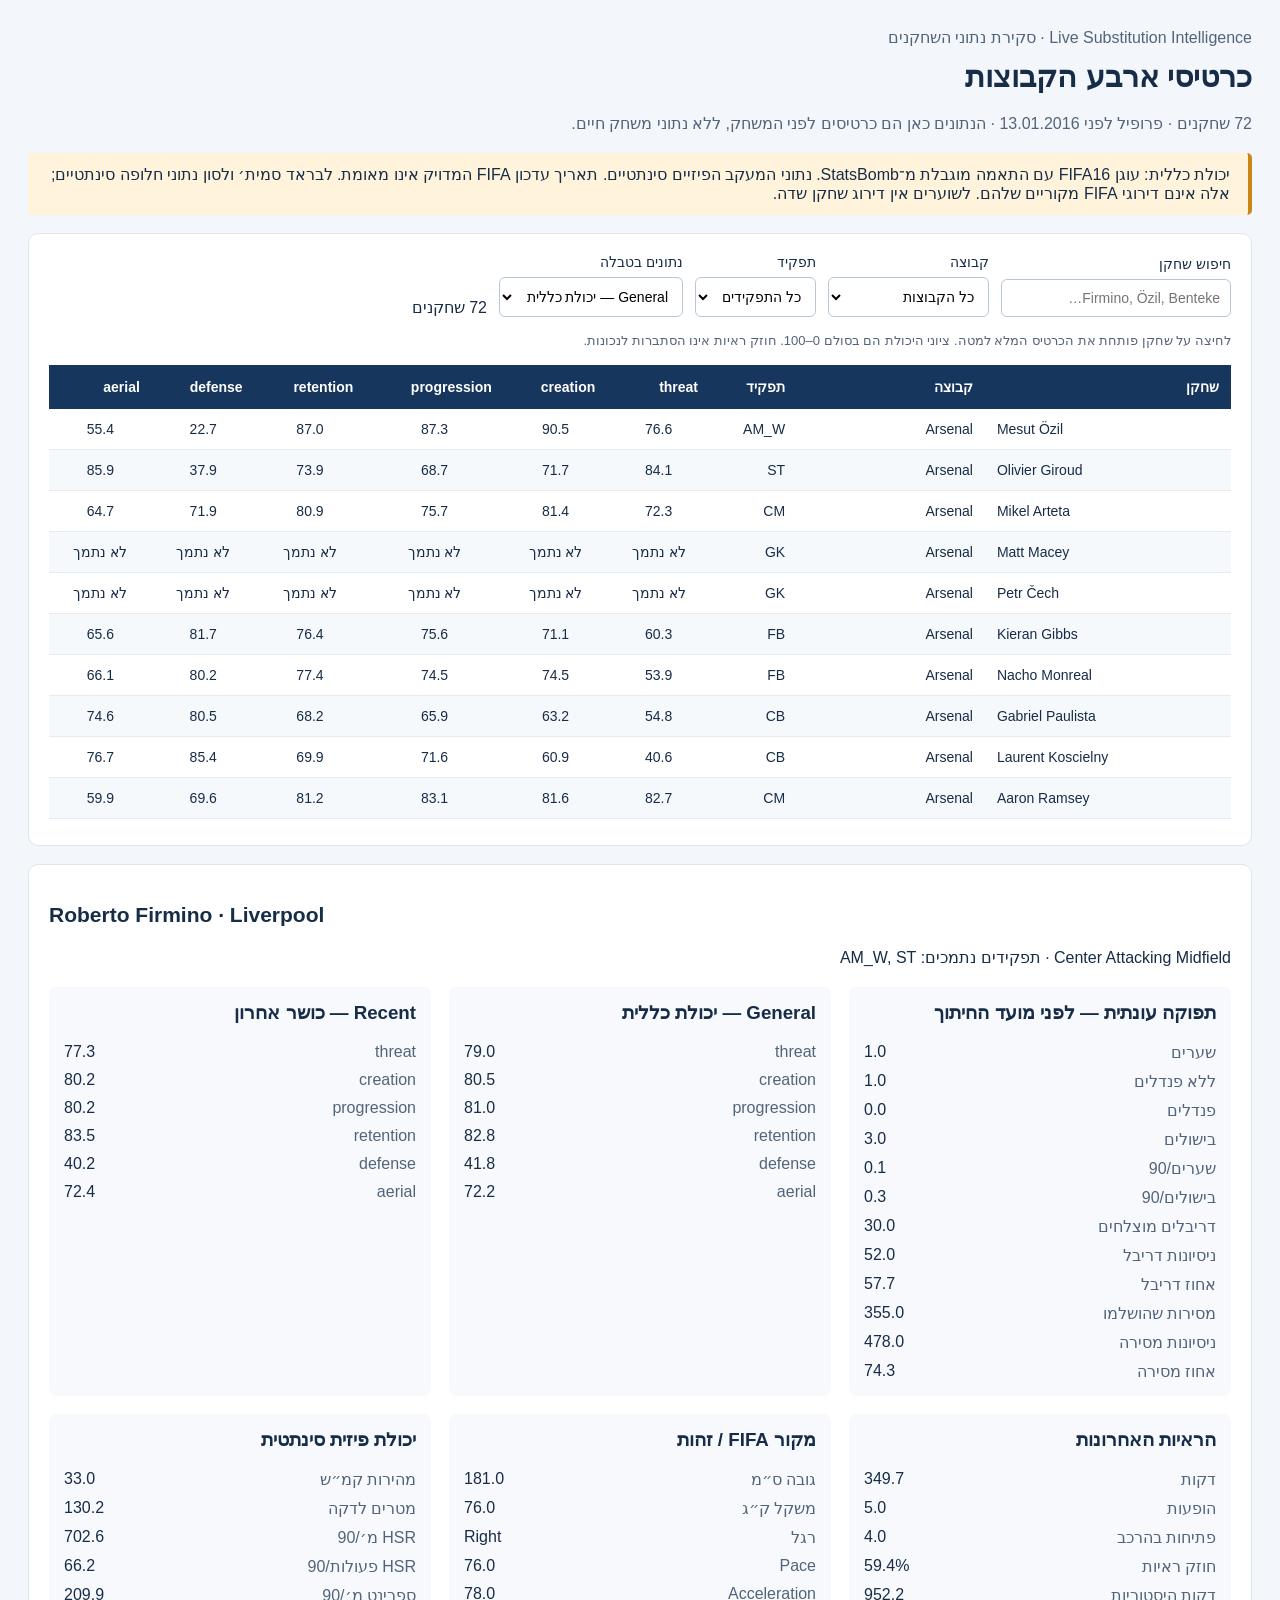
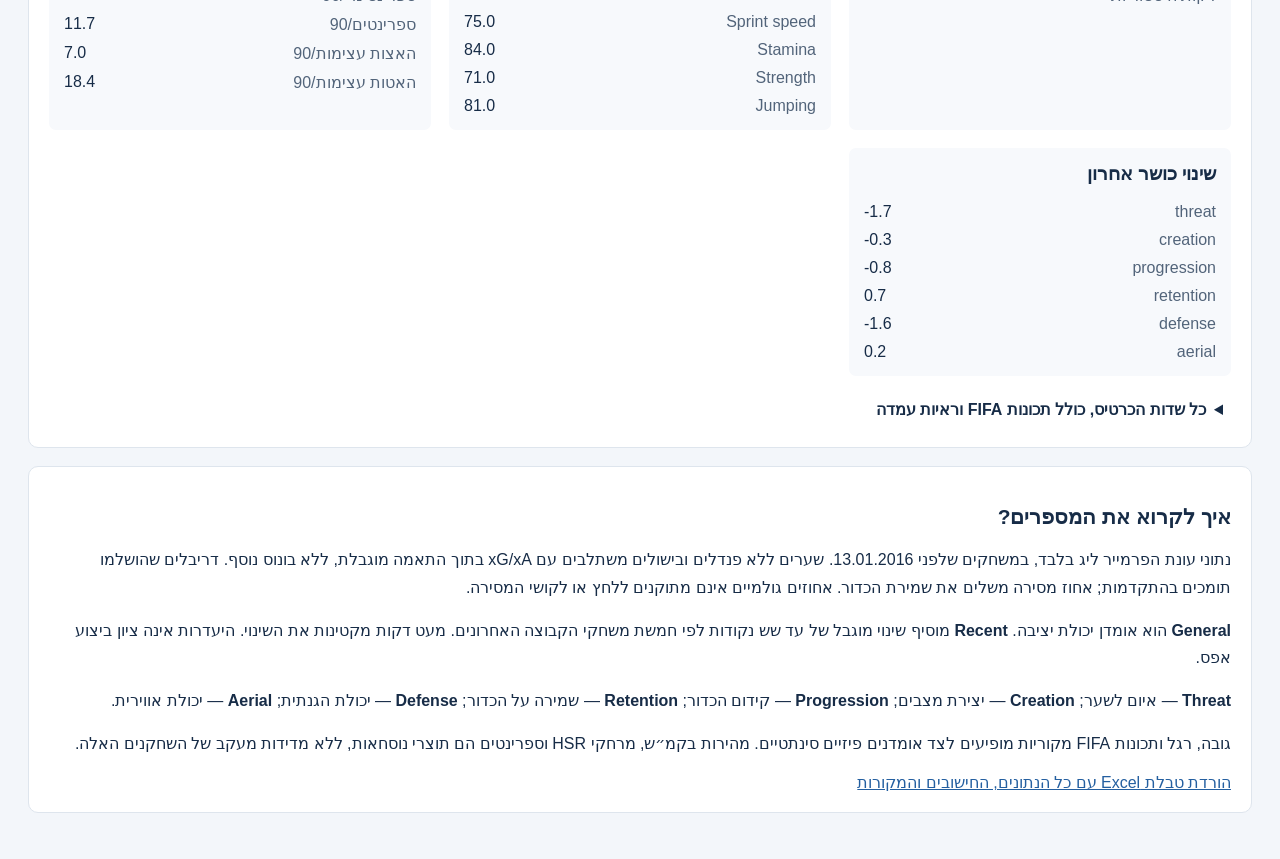
==== commit 84b79263: "Expand four-team player evidence and calibrate five-minute freshness review" ====
--- a/docs/player-cards/index.html
+++ b/docs/player-cards/index.html
@@ -1,11 +1,11 @@
-<!doctype html><html lang="he" dir="rtl"><meta charset="utf-8"><meta name="viewport" content="width=device-width,initial-scale=1"><title>כרטיסי שחקנים — Liverpool / Arsenal</title>
+<!doctype html><html lang="he" dir="rtl"><meta charset="utf-8"><meta name="viewport" content="width=device-width,initial-scale=1"><title>כרטיסי שחקנים — Liverpool / Arsenal / Chelsea / Tottenham</title>
 <style>*{box-sizing:border-box}body{font-family:Arial,sans-serif;background:#f3f6fa;color:#172c47;margin:0}main{max-width:1400px;margin:auto;padding:28px}h1{font-size:30px;margin:12px 0}h2{font-size:21px}p{line-height:1.7}.subtitle{color:#52647a}.notice{background:#fff4db;padding:12px 18px;border-right:4px solid #c88717;border-radius:5px}section{background:white;padding:20px;border:1px solid #dee5ed;border-radius:10px;margin:18px 0}.filters{display:flex;flex-wrap:wrap;gap:12px;align-items:end}label{display:grid;gap:7px;font-size:14px}input,select{padding:10px;border:1px solid #b8c7d6;border-radius:6px;background:white;font:inherit}input{min-width:230px}.scroll{overflow:auto;max-height:460px}table{border-collapse:collapse;width:100%;font-size:14px}th{background:#17365d;color:white;position:sticky;top:0;white-space:nowrap;text-align:right;padding:14px 12px}td{padding:12px;border-bottom:1px solid #e3eaf1;white-space:nowrap}tbody tr:nth-child(even){background:#f6f9fc}tbody tr:hover{background:#e4eef9;cursor:pointer}tr.chosen{background:#d9e9fa!important}.num{text-align:center;font-variant-numeric:tabular-nums}.tag{font-size:12px;background:#fff1ce;padding:4px 7px;border-radius:4px}.name{direction:ltr;unicode-bidi:embed;text-align:left}.grid{display:grid;grid-template-columns:repeat(auto-fit,minmax(300px,1fr));gap:18px}.panel{background:#f7f9fc;border-radius:7px;padding:15px}.panel h3{margin-top:0}dl{display:grid;grid-template-columns:1fr auto;gap:10px;margin:0}dt{color:#52647a}dd{margin:0;text-align:left;direction:ltr;overflow-wrap:anywhere;max-width:320px}details{margin-top:16px}summary{cursor:pointer;font-weight:bold;padding:8px}pre{white-space:pre-wrap;direction:ltr;text-align:left;background:#f3f6fa;padding:16px;max-height:350px;overflow:auto}a{color:#245fa0}.foot{font-size:13px;color:#52647a}button{font:inherit;padding:10px;background:#17365d;color:white;border:0;border-radius:6px;cursor:pointer}</style>
-<main><div class="subtitle">Live Substitution Intelligence · סקירת נתוני השחקנים</div><h1>כרטיסי ליברפול וארסנל</h1><p class="subtitle">36 שחקנים · פרופיל לפני 13.01.2016 · הנתונים כאן הם כרטיסים לפני המשחק, ללא נתוני משחק חיים.</p>
-<div class="notice">יכולת כללית: עוגן FIFA16 עם התאמה מוגבלת מ־StatsBomb. נתוני המעקב הפיזיים סינתטיים. תאריך עדכון FIFA המדויק אינו מאומת. לבראד סמית׳ נתוני חלופה סינתטיים. לשוערים אין דירוג שחקן שדה.</div>
-<section><div class="filters"><label>חיפוש שחקן<input id="search" placeholder="Firmino, Özil, Benteke…"></label><label>קבוצה<select id="team"><option value="">שתי הקבוצות</option><option value="Liverpool">Liverpool</option><option>Arsenal</option></select></label><label>תפקיד<select id="role"><option value="">כל התפקידים</option><option value="GK">GK</option><option>CB</option><option>FB</option><option>CM</option><option>AM_W</option><option>ST</option></select></label><label>נתונים בטבלה<select id="view"><option value="general">General — יכולת כללית</option><option value="recent">Recent — כושר אחרון</option><option value="physical">פרופיל פיזי</option></select></label><span id="count"></span></div><p class="foot">לחיצה על שחקן פותחת את הכרטיס המלא למטה. ציוני היכולת הם בסולם 0–100. חוזק ראיות אינו הסתברות לנכונות.</p><div class="scroll"><table><thead id="head"></thead><tbody id="body"></tbody></table></div></section>
-<section id="selected"></section><section><h2>איך לקרוא את המספרים?</h2><p><b>General</b> הוא אומדן יכולת יציבה. <b>Recent</b> מוסיף שינוי מוגבל של עד שש נקודות לפי חמשת משחקי הקבוצה האחרונים. מעט דקות מקטינות את השינוי. היעדרות אינה ציון ביצוע אפס.</p><p><b>Threat</b> — איום לשער; <b>Creation</b> — יצירת מצבים; <b>Progression</b> — קידום הכדור; <b>Retention</b> — שמירה על הכדור; <b>Defense</b> — יכולת הגנתית; <b>Aerial</b> — יכולת אווירית.</p><p>גובה, רגל ותכונות FIFA מקוריות מופיעים לצד אומדנים פיזיים סינתטיים. מהירות בקמ״ש, מרחקי HSR וספרינטים הם תוצרי נוסחאות, ללא מדידות מעקב של השחקנים האלה.</p><a href="Liverpool_Arsenal_Player_Cards.xlsx">הורדת טבלת Excel עם כל הנתונים, החישובים והמקורות</a></section></main>
-<script>const players=[{"player_id":3525,"name":"Alex Oxlade-Chamberlain","team":"Arsenal","matchday_status":"Bench","primary_role":"AM_W","positions":{"primary":"Right Wing","secondary":["Right Midfield"],"primary_role":"AM_W","broad_roles":["AM_W"],"eligibility":{"AM_W":1},"suitability":{"AM_W":1},"all_positions_played":["Center Attacking Midfield","Left Wing","Right Back","Right Defensive Midfield","Right Wing"],"minutes_by_position":{"Center Attacking Midfield":36.1,"Left Wing":90.467,"Right Back":28.233,"Right Defensive Midfield":0.05,"Right Wing":561.217},"evidence":{"Right Midfield":"FIFA16_POSITION","Right Wing":"FIFA16_POSITION"}},"identity":{"height_cm":175,"preferred_foot":"Right","source":"OBSERVED_FIFA16_REPUBLISHED_SOFIFA_SNAPSHOT"},"fifa16":{"sofifa_id":198784,"player_url":"https://sofifa.com/player/198784/alex-oxlade-chamberlain/16/158127","short_name":"A. Oxlade-Chamberlain","long_name":"Alex Oxlade-Chamberlain","age":21,"dob":"1993-08-15","height_cm":175,"weight_kg":70,"nationality":"England","club":"Arsenal","overall":79,"potential":85,"value_eur":14000000,"wage_eur":90000,"player_positions":"RM, RW","preferred_foot":"Right","international_reputation":2,"weak_foot":4,"skill_moves":4,"work_rate":"High/Medium","body_type":"Normal","real_face":"Yes","release_clause_eur":null,"player_tags":"#Dribbler","team_position":"SUB","team_jersey_number":15,"loaned_from":null,"joined":"2011-08-08","contract_valid_until":2018,"nation_position":"RM","nation_jersey_number":7,"pace":89,"shooting":72,"passing":73,"dribbling":84,"defending":42,"physic":70,"gk_diving":null,"gk_handling":null,"gk_kicking":null,"gk_reflexes":null,"gk_speed":null,"gk_positioning":null,"player_traits":"Flair, Long Shot Taker (CPU AI Only), Speed Dribbler (CPU AI Only), Technical Dribbler (CPU AI Only)","attacking_crossing":73,"attacking_finishing":70,"attacking_heading_accuracy":34,"attacking_short_passing":77,"attacking_volleys":59,"skill_dribbling":86,"skill_curve":67,"skill_fk_accuracy":53,"skill_long_passing":73,"skill_ball_control":83,"movement_acceleration":89,"movement_sprint_speed":89,"movement_agility":84,"movement_reactions":75,"movement_balance":88,"power_shot_power":75,"power_jumping":65,"power_stamina":75,"power_strength":69,"power_long_shots":77,"mentality_aggression":66,"mentality_interceptions":41,"mentality_positioning":74,"mentality_vision":71,"mentality_penalties":69,"mentality_composure":null,"defending_marking":37,"defending_standing_tackle":48,"defending_sliding_tackle":44,"goalkeeping_diving":16,"goalkeeping_handling":9,"goalkeeping_kicking":6,"goalkeeping_positioning":9,"goalkeeping_reflexes":9,"ls":"72+0","st":"72+0","rs":"72+0","lw":"79+0","lf":"78+0","cf":"78+0","rf":"78+0","rw":"79+0","lam":"78+0","cam":"78+0","ram":"78+0","lm":"79+0","lcm":"73+0","cm":"73+0","rcm":"73+0","rm":"79+0","lwb":"65+0","ldm":"62+0","cdm":"62+0","rdm":"62+0","rwb":"65+0","lb":"61+0","lcb":"53+0","cb":"53+0","rcb":"53+0","rb":"61+0","source_status":"OBSERVED_FIFA16_REPUBLISHED_SOFIFA_SNAPSHOT","source_url":"https://github.com/kushal-gopal/EA-Sports-Fifa/blob/658e9f96cafcfdb636d6ca96fcc9bfdb1c064868/players_16.csv","source_sha256":"8282dba19e93eb8ff309ac8c41879fe28f02abeb260028c699e39c6e637bed6d","snapshot_caveat":"FIFA16 edition snapshot; precise SoFIFA update date unverified; not claimed to be January 2016."},"general":{"ratings":{"threat":73.145,"creation":74.216,"progression":84.012,"retention":81.947,"defense":45.781,"aerial":53.654},"fifa_prior":{"threat":73,"creation":72.89999999999999,"progression":81.95,"retention":81.6,"defense":45,"aerial":51.150000000000006},"statsbomb_adjustment":{"threat":0.145480822608341,"creation":1.3159042536696688,"progression":2.0615889253913267,"retention":0.34683336549549476,"defense":0.7812449070145504,"aerial":2.5036538517597537},"reliability":{"threat":0.44309228167154824,"creation":0.44309228167154824,"progression":0.44309228167154824,"retention":0.44309228167154824,"defense":0.44309228167154824,"aerial":0.44309228167154824},"minutes":716.067,"observed_rates":{"threat":0.31343375754631786,"creation":0.45001019817056137,"progression":18.350246718182664,"retention":0.6851851851851851,"defense":25.891443999627594,"aerial":0.75}},"recent":{"ratings":{"threat":71.937,"creation":74.114,"progression":82.735,"retention":82.197,"defense":46.04,"aerial":54.709},"form_delta":{"threat":-1.2075663287085396,"creation":-0.10167863947166769,"progression":-1.2770690669313092,"retention":0.2496448475396851,"defense":0.25853490804112117,"aerial":1.0553033846480162},"reliability":0.5172,"reliability_by_dimension":{"threat":0.5744848508727001,"creation":0.5744848508727001,"progression":0.5744848508727001,"retention":0.5744848508727001,"defense":0.5744848508727001,"aerial":0.23076923076923078},"minutes":243.017,"appearances":5,"starts":2,"appearance_rate":1,"team_match_window":["3754069","3754173","3754309","3754296","3754117"],"observed_rates":{"threat":0.21699169838968518,"creation":0.4410338196557163,"progression":15.554488718194909,"retention":0.697841726618705,"defense":26.664837802619843,"aerial":1},"totals":{"npxg":0.2859177693,"box_presence":6,"xa":0.490872986,"box_passes":7,"prog_passes":24,"prog_carries":18,"pressures":50,"def_actions":22,"ball_actions":139,"ball_losses":42,"aerial_attempts":6,"aerial_wins":6,"headed_shots":0,"minutes":243.0166666666667}},"physical":{"height_cm":175,"preferred_foot":"Right","pace":89,"stamina":75,"strength":69,"physical_source":"SYNTHETIC:FIFA16+SkillCorner-role-reference","physical_is_observed":false,"tracking":{"max_speed_kmh":34.68,"meters_per_minute":123.01,"hsr_distance_90":787.96,"hsr_count_90":74.19,"sprint_distance_90":271.36,"sprint_count_90":15.08,"high_accel_90":7.86,"high_decel_90":20.65}},"provenance":{"general":"SYNTHETIC:FIFA16 prior + capped observed StatsBomb signal","recent":"ESTIMATED:bounded change from observed last five team matches","events":"OBSERVED:StatsBomb Open Data; strictly before 2016-01-13","fifa":"OBSERVED_FIFA16_REPUBLISHED_SOFIFA_SNAPSHOT","physical":"SYNTHETIC","goalkeeper_outfield_dimensions":"SUPPORTED"}},{"player_id":5581,"name":"Joel Campbell","team":"Arsenal","matchday_status":"Starter","primary_role":"AM_W","positions":{"primary":"Right Wing","secondary":["Center Attacking Midfield","Center Forward","Right Midfield"],"primary_role":"AM_W","broad_roles":["AM_W","ST"],"eligibility":{"AM_W":1,"ST":1},"suitability":{"AM_W":1,"ST":0.85},"all_positions_played":["Center Forward","Left Wing","Right Wing"],"minutes_by_position":{"Center Forward":13.283,"Left Wing":48.933,"Right Wing":479.783},"evidence":{"Center Attacking Midfield":"FIFA16_POSITION","Center Forward":"FIFA16_POSITION","Right Midfield":"FIFA16_POSITION","Right Wing":"OBSERVED_STATSBOMB_MEANINGFUL_MINUTES"}},"identity":{"height_cm":178,"preferred_foot":"Left","source":"OBSERVED_FIFA16_REPUBLISHED_SOFIFA_SNAPSHOT"},"fifa16":{"sofifa_id":204713,"player_url":"https://sofifa.com/player/204713/joel-campbell/16/158127","short_name":"J. Campbell","long_name":"Joel Nathaniel Campbell Samuels","age":23,"dob":"1992-02-10","height_cm":178,"weight_kg":72,"nationality":"Costa Rica","club":"Arsenal","overall":76,"potential":84,"value_eur":7500000,"wage_eur":80000,"player_positions":"RM, ST, CAM","preferred_foot":"Left","international_reputation":1,"weak_foot":2,"skill_moves":4,"work_rate":"High/Medium","body_type":"Normal","real_face":"Yes","release_clause_eur":null,"player_tags":null,"team_position":"SUB","team_jersey_number":28,"loaned_from":null,"joined":"2011-08-19","contract_valid_until":2019,"nation_position":null,"nation_jersey_number":null,"pace":88,"shooting":72,"passing":72,"dribbling":78,"defending":38,"physic":73,"gk_diving":null,"gk_handling":null,"gk_kicking":null,"gk_reflexes":null,"gk_speed":null,"gk_positioning":null,"player_traits":"Power Free-Kick, Long Shot Taker (CPU AI Only)","attacking_crossing":77,"attacking_finishing":65,"attacking_heading_accuracy":52,"attacking_short_passing":75,"attacking_volleys":64,"skill_dribbling":79,"skill_curve":67,"skill_fk_accuracy":69,"skill_long_passing":68,"skill_ball_control":76,"movement_acceleration":89,"movement_sprint_speed":87,"movement_agility":85,"movement_reactions":72,"movement_balance":75,"power_shot_power":84,"power_jumping":85,"power_stamina":73,"power_strength":75,"power_long_shots":74,"mentality_aggression":64,"mentality_interceptions":45,"mentality_positioning":75,"mentality_vision":68,"mentality_penalties":75,"mentality_composure":null,"defending_marking":38,"defending_standing_tackle":32,"defending_sliding_tackle":24,"goalkeeping_diving":8,"goalkeeping_handling":15,"goalkeeping_kicking":14,"goalkeeping_positioning":15,"goalkeeping_reflexes":14,"ls":"73+0","st":"73+0","rs":"73+0","lw":"76+0","lf":"75+0","cf":"75+0","rf":"75+0","rw":"76+0","lam":"75+0","cam":"75+0","ram":"75+0","lm":"76+0","lcm":"69+0","cm":"69+0","rcm":"69+0","rm":"76+0","lwb":"61+0","ldm":"58+0","cdm":"58+0","rdm":"58+0","rwb":"61+0","lb":"57+0","lcb":"51+0","cb":"51+0","rcb":"51+0","rb":"57+0","source_status":"OBSERVED_FIFA16_REPUBLISHED_SOFIFA_SNAPSHOT","source_url":"https://github.com/kushal-gopal/EA-Sports-Fifa/blob/658e9f96cafcfdb636d6ca96fcc9bfdb1c064868/players_16.csv","source_sha256":"8282dba19e93eb8ff309ac8c41879fe28f02abeb260028c699e39c6e637bed6d","snapshot_caveat":"FIFA16 edition snapshot; precise SoFIFA update date unverified; not claimed to be January 2016."},"general":{"ratings":{"threat":72.421,"creation":71.041,"progression":75.989,"retention":75.979,"defense":41.052,"aerial":64.9},"fifa_prior":{"threat":72.2,"creation":71.35,"progression":77.3,"retention":76.15,"defense":39.85,"aerial":65.45},"statsbomb_adjustment":{"threat":0.2207191434022867,"creation":-0.30918269223130035,"progression":-1.3110752841515172,"retention":-0.17106919080866131,"defense":1.2021875499899024,"aerial":-0.5501023343785638},"reliability":{"threat":0.37586685159500693,"creation":0.37586685159500693,"progression":0.37586685159500693,"retention":0.37586685159500693,"defense":0.37586685159500693,"aerial":0.375},"minutes":542,"observed_rates":{"threat":0.3248776632287823,"creation":0.2429676398523985,"progression":6.143911439114391,"retention":0.6490384615384616,"defense":28.8929889298893,"aerial":0.25}},"recent":{"ratings":{"threat":71.133,"creation":72.67,"progression":75.227,"retention":76.559,"defense":42.785,"aerial":64.682},"form_delta":{"threat":-1.2881578608335904,"creation":1.6292891315847493,"progression":-0.7617577877127105,"retention":0.5798612260568428,"defense":1.7328087047021532,"aerial":-0.2177610158797494},"reliability":0.4653,"reliability_by_dimension":{"threat":0.5704911513223304,"creation":0.5704911513223304,"progression":0.5704911513223304,"retention":0.46236559139784944,"defense":0.5704911513223304,"aerial":0.047619047619047616},"minutes":239.083,"appearances":5,"starts":3,"appearance_rate":1,"team_match_window":["3754069","3754173","3754309","3754296","3754117"],"observed_rates":{"threat":0.22053885339839668,"creation":0.4004842523527362,"progression":4.5172533983966545,"retention":0.686046511627907,"defense":34.63227605437435,"aerial":0},"totals":{"npxg":0.28585738,"box_presence":6,"xa":0.663879,"box_passes":4,"prog_passes":8,"prog_carries":4,"pressures":67,"def_actions":25,"ball_actions":86,"ball_losses":27,"aerial_attempts":1,"aerial_wins":0,"headed_shots":0,"minutes":239.08333333333331}},"physical":{"height_cm":178,"preferred_foot":"Left","pace":88,"stamina":73,"strength":75,"physical_source":"SYNTHETIC:FIFA16+SkillCorner-role-reference","physical_is_observed":false,"tracking":{"max_speed_kmh":34.44,"meters_per_minute":121.42,"hsr_distance_90":760.31,"hsr_count_90":71.59,"sprint_distance_90":262.26,"sprint_count_90":14.58,"high_accel_90":7.86,"high_decel_90":20.65}},"provenance":{"general":"SYNTHETIC:FIFA16 prior + capped observed StatsBomb signal","recent":"ESTIMATED:bounded change from observed last five team matches","events":"OBSERVED:StatsBomb Open Data; strictly before 2016-01-13","fifa":"OBSERVED_FIFA16_REPUBLISHED_SOFIFA_SNAPSHOT","physical":"SYNTHETIC","goalkeeper_outfield_dimensions":"SUPPORTED"}},{"player_id":3496,"name":"Mesut Özil","team":"Arsenal","matchday_status":"Starter","primary_role":"AM_W","positions":{"primary":"Center Attacking Midfield","secondary":["Left Wing"],"primary_role":"AM_W","broad_roles":["AM_W"],"eligibility":{"AM_W":1},"suitability":{"AM_W":1},"all_positions_played":["Center Attacking Midfield","Right Wing"],"minutes_by_position":{"Center Attacking Midfield":1702.933,"Right Wing":16.217},"evidence":{"Center Attacking Midfield":"FIFA16_POSITION","Left Wing":"FIFA16_POSITION"}},"identity":{"height_cm":183,"preferred_foot":"Left","source":"OBSERVED_FIFA16_REPUBLISHED_SOFIFA_SNAPSHOT"},"fifa16":{"sofifa_id":176635,"player_url":"https://sofifa.com/player/176635/mesut-ozil/16/158127","short_name":"M. Özil","long_name":"Mesut Özil","age":26,"dob":"1988-10-15","height_cm":183,"weight_kg":76,"nationality":"Germany","club":"Arsenal","overall":87,"potential":88,"value_eur":52500000,"wage_eur":230000,"player_positions":"CAM, LW","preferred_foot":"Left","international_reputation":4,"weak_foot":2,"skill_moves":4,"work_rate":"Medium/Low","body_type":"Lean","real_face":"Yes","release_clause_eur":null,"player_tags":"#Playmaker  ","team_position":"CAM","team_jersey_number":11,"loaned_from":null,"joined":"2013-09-02","contract_valid_until":2018,"nation_position":"LM","nation_jersey_number":8,"pace":72,"shooting":74,"passing":85,"dribbling":86,"defending":24,"physic":57,"gk_diving":null,"gk_handling":null,"gk_kicking":null,"gk_reflexes":null,"gk_speed":null,"gk_positioning":null,"player_traits":"Finesse Shot, Flair, Playmaker (CPU AI Only), Technical Dribbler (CPU AI Only)","attacking_crossing":80,"attacking_finishing":74,"attacking_heading_accuracy":54,"attacking_short_passing":87,"attacking_volleys":77,"skill_dribbling":86,"skill_curve":84,"skill_fk_accuracy":79,"skill_long_passing":80,"skill_ball_control":90,"movement_acceleration":77,"movement_sprint_speed":68,"movement_agility":84,"movement_reactions":87,"movement_balance":70,"power_shot_power":70,"power_jumping":52,"power_stamina":64,"power_strength":56,"power_long_shots":75,"mentality_aggression":54,"mentality_interceptions":24,"mentality_positioning":83,"mentality_vision":92,"mentality_penalties":76,"mentality_composure":null,"defending_marking":22,"defending_standing_tackle":16,"defending_sliding_tackle":19,"goalkeeping_diving":6,"goalkeeping_handling":14,"goalkeeping_kicking":10,"goalkeeping_positioning":6,"goalkeeping_reflexes":14,"ls":"76+2","st":"76+2","rs":"76+2","lw":"83+2","lf":"82+2","cf":"82+2","rf":"82+2","rw":"83+2","lam":"85+2","cam":"85+2","ram":"85+2","lm":"82+2","lcm":"78+2","cm":"78+2","rcm":"78+2","rm":"82+2","lwb":"57+2","ldm":"56+2","cdm":"56+2","rdm":"56+2","rwb":"57+2","lb":"52+2","lcb":"41+2","cb":"41+2","rcb":"41+2","rb":"52+2","source_status":"OBSERVED_FIFA16_REPUBLISHED_SOFIFA_SNAPSHOT","source_url":"https://github.com/kushal-gopal/EA-Sports-Fifa/blob/658e9f96cafcfdb636d6ca96fcc9bfdb1c064868/players_16.csv","source_sha256":"8282dba19e93eb8ff309ac8c41879fe28f02abeb260028c699e39c6e637bed6d","snapshot_caveat":"FIFA16 edition snapshot; precise SoFIFA update date unverified; not claimed to be January 2016."},"general":{"ratings":{"threat":76.629,"creation":90.383,"progression":87.425,"retention":87.08,"defense":22.693,"aerial":55.438},"fifa_prior":{"threat":76.25,"creation":86.69999999999999,"progression":84.95,"retention":84.6,"defense":23.95,"aerial":55.7},"statsbomb_adjustment":{"threat":0.37867506793251354,"creation":3.6827648269290445,"progression":2.474674183367917,"retention":2.479839341893652,"defense":-1.257456069273828,"aerial":-0.2621100813697811},"reliability":{"threat":0.6563770688963977,"creation":0.6563770688963977,"progression":0.6563770688963977,"retention":0.6563770688963977,"defense":0.6563770688963977,"aerial":0.4117647058823529},"minutes":1719.15,"observed_rates":{"threat":0.3244203557804729,"creation":0.8014061090393508,"progression":16.228950353372305,"retention":0.7915407854984894,"defense":19.37003751854114,"aerial":0.2857142857142857}},"recent":{"ratings":{"threat":75.916,"creation":89.967,"progression":86.612,"retention":86.858,"defense":22.482,"aerial":55.817},"form_delta":{"threat":-0.7129087394199366,"creation":-0.41622569475084475,"progression":-0.8125017808381901,"retention":-0.22249903453766282,"defense":-0.21140452810389554,"aerial":0.3793003304459303},"reliability":0.6098,"reliability_by_dimension":{"threat":0.7136190072125584,"creation":0.7136190072125584,"progression":0.7136190072125584,"retention":0.7136190072125584,"defense":0.7136190072125584,"aerial":0.09090909090909091},"minutes":448.533,"appearances":5,"starts":5,"appearance_rate":1,"team_match_window":["3754069","3754173","3754309","3754296","3754117"],"observed_rates":{"threat":0.2801132312425684,"creation":0.7717400329481272,"progression":14.848394768133174,"retention":0.7824675324675325,"defense":18.861474435196193,"aerial":0.5},"totals":{"npxg":0.796001348,"box_presence":12,"xa":2.2461236605,"box_passes":16,"prog_passes":57,"prog_carries":17,"pressures":69,"def_actions":25,"ball_actions":308,"ball_losses":67,"aerial_attempts":2,"aerial_wins":1,"headed_shots":0,"minutes":448.53333333333336}},"physical":{"height_cm":183,"preferred_foot":"Left","pace":72,"stamina":64,"strength":56,"physical_source":"SYNTHETIC:FIFA16+SkillCorner-role-reference","physical_is_observed":false,"tracking":{"max_speed_kmh":32.16,"meters_per_minute":114.28,"hsr_distance_90":559.31,"hsr_count_90":52.66,"sprint_distance_90":181.23,"sprint_count_90":10.07,"high_accel_90":6.91,"high_decel_90":18.15}},"provenance":{"general":"SYNTHETIC:FIFA16 prior + capped observed StatsBomb signal","recent":"ESTIMATED:bounded change from observed last five team matches","events":"OBSERVED:StatsBomb Open Data; strictly before 2016-01-13","fifa":"OBSERVED_FIFA16_REPUBLISHED_SOFIFA_SNAPSHOT","physical":"SYNTHETIC","goalkeeper_outfield_dimensions":"SUPPORTED"}},{"player_id":3668,"name":"Theo Walcott","team":"Arsenal","matchday_status":"Starter","primary_role":"AM_W","positions":{"primary":"Left Wing","secondary":["Center Forward","Right Midfield"],"primary_role":"AM_W","broad_roles":["AM_W","ST"],"eligibility":{"AM_W":1,"ST":1},"suitability":{"AM_W":1,"ST":0.85},"all_positions_played":["Center Forward","Left Defensive Midfield","Left Wing","Right Wing"],"minutes_by_position":{"Center Forward":486.617,"Left Defensive Midfield":1.967,"Left Wing":450.6,"Right Wing":30.817},"evidence":{"Center Forward":"FIFA16_POSITION","Left Wing":"OBSERVED_STATSBOMB_MEANINGFUL_MINUTES","Right Midfield":"FIFA16_POSITION"}},"identity":{"height_cm":176,"preferred_foot":"Right","source":"OBSERVED_FIFA16_REPUBLISHED_SOFIFA_SNAPSHOT"},"fifa16":{"sofifa_id":164859,"player_url":"https://sofifa.com/player/164859/theo-walcott/16/158127","short_name":"T. Walcott","long_name":"Theo  Walcott","age":26,"dob":"1989-03-16","height_cm":176,"weight_kg":68,"nationality":"England","club":"Arsenal","overall":81,"potential":83,"value_eur":19500000,"wage_eur":110000,"player_positions":"RM, ST","preferred_foot":"Right","international_reputation":3,"weak_foot":3,"skill_moves":3,"work_rate":"High/Low","body_type":"Lean","real_face":"Yes","release_clause_eur":null,"player_tags":"#Speedster","team_position":"ST","team_jersey_number":14,"loaned_from":null,"joined":"2006-01-20","contract_valid_until":2019,"nation_position":"SUB","nation_jersey_number":14,"pace":96,"shooting":77,"passing":74,"dribbling":81,"defending":33,"physic":63,"gk_diving":null,"gk_handling":null,"gk_kicking":null,"gk_reflexes":null,"gk_speed":null,"gk_positioning":null,"player_traits":"Injury Prone, Beat Offside Trap, Finesse Shot, Speed Dribbler (CPU AI Only)","attacking_crossing":78,"attacking_finishing":82,"attacking_heading_accuracy":53,"attacking_short_passing":77,"attacking_volleys":71,"skill_dribbling":81,"skill_curve":72,"skill_fk_accuracy":73,"skill_long_passing":65,"skill_ball_control":80,"movement_acceleration":95,"movement_sprint_speed":96,"movement_agility":83,"movement_reactions":80,"movement_balance":80,"power_shot_power":76,"power_jumping":59,"power_stamina":75,"power_strength":59,"power_long_shots":67,"mentality_aggression":61,"mentality_interceptions":31,"mentality_positioning":79,"mentality_vision":74,"mentality_penalties":73,"mentality_composure":null,"defending_marking":27,"defending_standing_tackle":33,"defending_sliding_tackle":36,"goalkeeping_diving":11,"goalkeeping_handling":8,"goalkeeping_kicking":9,"goalkeeping_positioning":9,"goalkeeping_reflexes":8,"ls":"77+1","st":"77+1","rs":"77+1","lw":"81+1","lf":"80+1","cf":"80+1","rf":"80+1","rw":"81+1","lam":"79+1","cam":"79+1","ram":"79+1","lm":"80+1","lcm":"71+1","cm":"71+1","rcm":"71+1","rm":"80+1","lwb":"62+1","ldm":"56+1","cdm":"56+1","rdm":"56+1","rwb":"62+1","lb":"59+1","lcb":"47+1","cb":"47+1","rcb":"47+1","rb":"59+1","source_status":"OBSERVED_FIFA16_REPUBLISHED_SOFIFA_SNAPSHOT","source_url":"https://github.com/kushal-gopal/EA-Sports-Fifa/blob/658e9f96cafcfdb636d6ca96fcc9bfdb1c064868/players_16.csv","source_sha256":"8282dba19e93eb8ff309ac8c41879fe28f02abeb260028c699e39c6e637bed6d","snapshot_caveat":"FIFA16 edition snapshot; precise SoFIFA update date unverified; not claimed to be January 2016."},"general":{"ratings":{"threat":80.767,"creation":72.952,"progression":77.59,"retention":77.123,"defense":31.812,"aerial":54.089},"fifa_prior":{"threat":77.95,"creation":74.39999999999999,"progression":79.65,"retention":78.25,"defense":34.05,"aerial":55.550000000000004},"statsbomb_adjustment":{"threat":2.8167336612897653,"creation":-1.4484431044471695,"progression":-2.060433211960713,"retention":-1.1265799220161117,"defense":-2.237969542951466,"aerial":-1.4605604904421305},"reliability":{"threat":0.5187165775401069,"creation":0.5187165775401069,"progression":0.5187165775401069,"retention":0.5187165775401069,"defense":0.5187165775401069,"aerial":0.5187165775401069},"minutes":970,"observed_rates":{"threat":0.6942700977216495,"creation":0.13156325517525774,"progression":5.195876288659793,"retention":0.5961538461538461,"defense":13.453608247422679,"aerial":0.18518518518518517}},"recent":{"ratings":{"threat":77.078,"creation":72.755,"progression":78.143,"retention":77.572,"defense":33.765,"aerial":54.363},"form_delta":{"threat":-3.688505763907184,"creation":-0.19697212732611954,"progression":0.5530968259605072,"retention":0.4486075512350672,"defense":1.9533191818080882,"aerial":0.2742277259144973},"reliability":0.6117,"reliability_by_dimension":{"threat":0.6946046827281981,"creation":0.6946046827281981,"progression":0.6946046827281981,"retention":0.5815899581589958,"defense":0.6946046827281981,"aerial":0.3103448275862069},"minutes":409.4,"appearances":5,"starts":5,"appearance_rate":1,"team_match_window":["3754069","3754173","3754309","3754296","3754117"],"observed_rates":{"threat":0.32557102056668297,"creation":0.11717478092330239,"progression":6.155349291646311,"retention":0.618705035971223,"defense":18.685881778212014,"aerial":0.2222222222222222},"totals":{"npxg":0.630986398,"box_presence":17,"xa":0.133015059,"box_passes":4,"prog_passes":13,"prog_carries":15,"pressures":53,"def_actions":32,"ball_actions":139,"ball_losses":53,"aerial_attempts":9,"aerial_wins":2,"headed_shots":1,"minutes":409.40000000000003}},"physical":{"height_cm":176,"preferred_foot":"Right","pace":96,"stamina":75,"strength":59,"physical_source":"SYNTHETIC:FIFA16+SkillCorner-role-reference","physical_is_observed":false,"tracking":{"max_speed_kmh":35.52,"meters_per_minute":123.01,"hsr_distance_90":849.93,"hsr_count_90":80.03,"sprint_distance_90":303.99,"sprint_count_90":16.9,"high_accel_90":8.33,"high_decel_90":21.91}},"provenance":{"general":"SYNTHETIC:FIFA16 prior + capped observed StatsBomb signal","recent":"ESTIMATED:bounded change from observed last five team matches","events":"OBSERVED:StatsBomb Open Data; strictly before 2016-01-13","fifa":"OBSERVED_FIFA16_REPUBLISHED_SOFIFA_SNAPSHOT","physical":"SYNTHETIC","goalkeeper_outfield_dimensions":"SUPPORTED"}},{"player_id":6746,"name":"Gabriel Paulista","team":"Arsenal","matchday_status":"Bench","primary_role":"CB","positions":{"primary":"Left Center Back","secondary":["Center Back","Right Center Back"],"primary_role":"CB","broad_roles":["CB"],"eligibility":{"CB":1},"suitability":{"CB":1},"all_positions_played":["Center Attacking Midfield","Left Center Back","Right Center Back","Right Defensive Midfield"],"minutes_by_position":{"Center Attacking Midfield":20.433,"Left Center Back":368.633,"Right Center Back":334.8,"Right Defensive Midfield":31.167},"evidence":{"Center Back":"FIFA16_POSITION","Left Center Back":"OBSERVED_STATSBOMB_MEANINGFUL_MINUTES","Right Center Back":"OBSERVED_STATSBOMB_MEANINGFUL_MINUTES"}},"identity":{"height_cm":187,"preferred_foot":"Right","source":"OBSERVED_FIFA16_REPUBLISHED_SOFIFA_SNAPSHOT"},"fifa16":{"sofifa_id":201305,"player_url":"https://sofifa.com/player/201305/gabriel-armando-de-abreu/16/158127","short_name":"Gabriel","long_name":"Gabriel Armando de Abreu","age":24,"dob":"1990-11-22","height_cm":187,"weight_kg":72,"nationality":"Brazil","club":"Arsenal","overall":78,"potential":83,"value_eur":9500000,"wage_eur":80000,"player_positions":"CB","preferred_foot":"Right","international_reputation":1,"weak_foot":2,"skill_moves":2,"work_rate":"Low/High","body_type":"Lean","real_face":"No","release_clause_eur":null,"player_tags":null,"team_position":"RCB","team_jersey_number":5,"loaned_from":null,"joined":"2015-01-28","contract_valid_until":2020,"nation_position":null,"nation_jersey_number":null,"pace":70,"shooting":54,"passing":65,"dribbling":64,"defending":82,"physic":76,"gk_diving":null,"gk_handling":null,"gk_kicking":null,"gk_reflexes":null,"gk_speed":null,"gk_positioning":null,"player_traits":"Dives Into Tackles (CPU AI Only)","attacking_crossing":67,"attacking_finishing":51,"attacking_heading_accuracy":73,"attacking_short_passing":69,"attacking_volleys":48,"skill_dribbling":60,"skill_curve":55,"skill_fk_accuracy":46,"skill_long_passing":69,"skill_ball_control":65,"movement_acceleration":68,"movement_sprint_speed":72,"movement_agility":69,"movement_reactions":78,"movement_balance":71,"power_shot_power":61,"power_jumping":75,"power_stamina":74,"power_strength":77,"power_long_shots":57,"mentality_aggression":74,"mentality_interceptions":80,"mentality_positioning":51,"mentality_vision":61,"mentality_penalties":51,"mentality_composure":null,"defending_marking":83,"defending_standing_tackle":86,"defending_sliding_tackle":80,"goalkeeping_diving":15,"goalkeeping_handling":6,"goalkeeping_kicking":15,"goalkeeping_positioning":15,"goalkeeping_reflexes":7,"ls":"62+0","st":"62+0","rs":"62+0","lw":"63+0","lf":"62+0","cf":"62+0","rf":"62+0","rw":"63+0","lam":"63+0","cam":"63+0","ram":"63+0","lm":"65+0","lcm":"67+0","cm":"67+0","rcm":"67+0","rm":"65+0","lwb":"74+0","ldm":"75+0","cdm":"75+0","rdm":"75+0","rwb":"74+0","lb":"76+0","lcb":"78+0","cb":"78+0","rcb":"78+0","rb":"76+0","source_status":"OBSERVED_FIFA16_REPUBLISHED_SOFIFA_SNAPSHOT","source_url":"https://github.com/kushal-gopal/EA-Sports-Fifa/blob/658e9f96cafcfdb636d6ca96fcc9bfdb1c064868/players_16.csv","source_sha256":"8282dba19e93eb8ff309ac8c41879fe28f02abeb260028c699e39c6e637bed6d","snapshot_caveat":"FIFA16 edition snapshot; precise SoFIFA update date unverified; not claimed to be January 2016."},"general":{"ratings":{"threat":54.264,"creation":63.131,"progression":65.979,"retention":68.243,"defense":80.495,"aerial":74.646},"fifa_prior":{"threat":53.4,"creation":64.5,"progression":65.6,"retention":66.4,"defense":81.95,"aerial":74.45},"statsbomb_adjustment":{"threat":0.8643221017417952,"creation":-1.3693062612442621,"progression":0.37914273940884236,"retention":1.8434069535315487,"defense":-1.4552410775525508,"aerial":0.19594634916717105},"reliability":{"threat":0.45620430605627277,"creation":0.45620430605627277,"progression":0.45620430605627277,"retention":0.45620430605627277,"defense":0.45620430605627277,"aerial":0.45620430605627277},"minutes":755.033,"observed_rates":{"threat":0.07536486320912986,"creation":0,"progression":6.556001942519094,"retention":0.8929384965831435,"defense":9.893602931437908,"aerial":0.6744186046511628}},"recent":{"ratings":{"threat":56.224,"creation":63.131,"progression":65.076,"retention":68.54,"defense":80.677,"aerial":73.543},"form_delta":{"threat":1.9599193557753969,"creation":0,"progression":-0.9029403859983814,"retention":0.2973019173418547,"defense":0.18231462233262036,"aerial":-1.103498647987338},"reliability":0.3246,"reliability_by_dimension":{"threat":0.3433852140077821,"creation":0.3433852140077821,"progression":0.3433852140077821,"retention":0.3433852140077821,"defense":0.3433852140077821,"aerial":0.23076923076923078},"minutes":94.133,"appearances":1,"starts":1,"appearance_rate":0.2,"team_match_window":["3754069","3754173","3754309","3754296","3754117"],"observed_rates":{"threat":0.20442675260269122,"creation":0,"progression":3.824362606232295,"retention":0.9104477611940298,"defense":10.516997167138811,"aerial":0.5},"totals":{"npxg":0.2138152405,"box_presence":0,"xa":0,"box_passes":0,"prog_passes":4,"prog_carries":0,"pressures":2,"def_actions":9,"ball_actions":67,"ball_losses":6,"aerial_attempts":6,"aerial_wins":3,"headed_shots":3,"minutes":94.13333333333333}},"physical":{"height_cm":187,"preferred_foot":"Right","pace":70,"stamina":74,"strength":77,"physical_source":"SYNTHETIC:FIFA16+SkillCorner-role-reference","physical_is_observed":false,"tracking":{"max_speed_kmh":32.64,"meters_per_minute":108.55,"hsr_distance_90":416.83,"hsr_count_90":38.66,"sprint_distance_90":112.62,"sprint_count_90":6.5,"high_accel_90":4.51,"high_decel_90":10.26}},"provenance":{"general":"SYNTHETIC:FIFA16 prior + capped observed StatsBomb signal","recent":"ESTIMATED:bounded change from observed last five team matches","events":"OBSERVED:StatsBomb Open Data; strictly before 2016-01-13","fifa":"OBSERVED_FIFA16_REPUBLISHED_SOFIFA_SNAPSHOT","physical":"SYNTHETIC","goalkeeper_outfield_dimensions":"SUPPORTED"}},{"player_id":3394,"name":"Laurent Koscielny","team":"Arsenal","matchday_status":"Starter","primary_role":"CB","positions":{"primary":"Left Center Back","secondary":["Center Back"],"primary_role":"CB","broad_roles":["CB"],"eligibility":{"CB":1},"suitability":{"CB":1},"all_positions_played":["Left Center Back"],"minutes_by_position":{"Left Center Back":1544.7},"evidence":{"Center Back":"FIFA16_POSITION","Left Center Back":"OBSERVED_STATSBOMB_MEANINGFUL_MINUTES"}},"identity":{"height_cm":186,"preferred_foot":"Right","source":"OBSERVED_FIFA16_REPUBLISHED_SOFIFA_SNAPSHOT"},"fifa16":{"sofifa_id":165229,"player_url":"https://sofifa.com/player/165229/laurent-koscielny/16/158127","short_name":"L. Koscielny","long_name":"Laurent Koscielny","age":29,"dob":"1985-09-10","height_cm":186,"weight_kg":75,"nationality":"France","club":"Arsenal","overall":83,"potential":83,"value_eur":17500000,"wage_eur":140000,"player_positions":"CB","preferred_foot":"Right","international_reputation":3,"weak_foot":3,"skill_moves":2,"work_rate":"Medium/High","body_type":"Lean","real_face":"Yes","release_clause_eur":null,"player_tags":"#Tackling ","team_position":"LCB","team_jersey_number":6,"loaned_from":null,"joined":"2010-07-07","contract_valid_until":2019,"nation_position":"LCB","nation_jersey_number":21,"pace":78,"shooting":40,"passing":62,"dribbling":65,"defending":84,"physic":75,"gk_diving":null,"gk_handling":null,"gk_kicking":null,"gk_reflexes":null,"gk_speed":null,"gk_positioning":null,"player_traits":"Power Header","attacking_crossing":54,"attacking_finishing":32,"attacking_heading_accuracy":81,"attacking_short_passing":75,"attacking_volleys":35,"skill_dribbling":62,"skill_curve":22,"skill_fk_accuracy":49,"skill_long_passing":67,"skill_ball_control":67,"movement_acceleration":79,"movement_sprint_speed":78,"movement_agility":70,"movement_reactions":78,"movement_balance":62,"power_shot_power":54,"power_jumping":86,"power_stamina":73,"power_strength":71,"power_long_shots":47,"mentality_aggression":87,"mentality_interceptions":84,"mentality_positioning":31,"mentality_vision":56,"mentality_penalties":51,"mentality_composure":null,"defending_marking":83,"defending_standing_tackle":87,"defending_sliding_tackle":85,"goalkeeping_diving":13,"goalkeeping_handling":11,"goalkeeping_kicking":9,"goalkeeping_positioning":11,"goalkeeping_reflexes":7,"ls":"57+1","st":"57+1","rs":"57+1","lw":"60+1","lf":"59+1","cf":"59+1","rf":"59+1","rw":"60+1","lam":"61+1","cam":"61+1","ram":"61+1","lm":"63+1","lcm":"66+1","cm":"66+1","rcm":"66+1","rm":"63+1","lwb":"75+1","ldm":"77+1","cdm":"77+1","rdm":"77+1","rwb":"75+1","lb":"78+1","lcb":"82+1","cb":"82+1","rcb":"82+1","rb":"78+1","source_status":"OBSERVED_FIFA16_REPUBLISHED_SOFIFA_SNAPSHOT","source_url":"https://github.com/kushal-gopal/EA-Sports-Fifa/blob/658e9f96cafcfdb636d6ca96fcc9bfdb1c064868/players_16.csv","source_sha256":"8282dba19e93eb8ff309ac8c41879fe28f02abeb260028c699e39c6e637bed6d","snapshot_caveat":"FIFA16 edition snapshot; precise SoFIFA update date unverified; not claimed to be January 2016."},"general":{"ratings":{"threat":40.46,"creation":61.354,"progression":71.637,"retention":69.85,"defense":85.372,"aerial":76.716},"fifa_prior":{"threat":37.25,"creation":59.099999999999994,"progression":69.15,"retention":68.1,"defense":83.35,"aerial":78.9},"statsbomb_adjustment":{"threat":3.2096401832929935,"creation":2.2539421832551034,"progression":2.4872261363637174,"retention":1.7498287047003995,"defense":2.0222916861309006,"aerial":-2.184209916459592},"reliability":{"threat":0.6318566695300037,"creation":0.6318566695300037,"progression":0.6318566695300037,"retention":0.6318566695300037,"defense":0.6318566695300037,"aerial":0.6318566695300037},"minutes":1544.7,"observed_rates":{"threat":0.13952107888910467,"creation":0.05390538883278306,"progression":10.312682074189162,"retention":0.8546511627906976,"defense":18.2365507865605,"aerial":0.5578947368421052}},"recent":{"ratings":{"threat":41.542,"creation":64.146,"progression":72.479,"retention":68.675,"defense":85.44,"aerial":78.166},"form_delta":{"threat":1.0819673535375662,"creation":2.7923995408059756,"progression":0.841994888934286,"retention":-1.175106330498812,"defense":0.06757730379246234,"aerial":1.4496693093151845},"reliability":0.6575,"reliability_by_dimension":{"threat":0.68,"creation":0.68,"progression":0.68,"retention":0.6503496503496503,"defense":0.68,"aerial":0.574468085106383},"minutes":382.5,"appearances":4,"starts":4,"appearance_rate":0.8,"team_match_window":["3754069","3754173","3754309","3754296","3754117"],"observed_rates":{"threat":0.1585256908235294,"creation":0.09047598047058823,"progression":11.529411764705882,"retention":0.8172043010752688,"defense":18.352941176470587,"aerial":0.6296296296296297},"totals":{"npxg":0.623734186,"box_presence":1,"xa":0.184522917,"box_passes":2,"prog_passes":33,"prog_carries":16,"pressures":36,"def_actions":42,"ball_actions":186,"ball_losses":34,"aerial_attempts":27,"aerial_wins":17,"headed_shots":1,"minutes":382.5}},"physical":{"height_cm":186,"preferred_foot":"Right","pace":78,"stamina":73,"strength":71,"physical_source":"SYNTHETIC:FIFA16+SkillCorner-role-reference","physical_is_observed":false,"tracking":{"max_speed_kmh":33.36,"meters_per_minute":107.84,"hsr_distance_90":448.64,"hsr_count_90":41.61,"sprint_distance_90":126.99,"sprint_count_90":7.33,"high_accel_90":5.15,"high_decel_90":11.7}},"provenance":{"general":"SYNTHETIC:FIFA16 prior + capped observed StatsBomb signal","recent":"ESTIMATED:bounded change from observed last five team matches","events":"OBSERVED:StatsBomb Open Data; strictly before 2016-01-13","fifa":"OBSERVED_FIFA16_REPUBLISHED_SOFIFA_SNAPSHOT","physical":"SYNTHETIC","goalkeeper_outfield_dimensions":"SUPPORTED"}},{"player_id":3475,"name":"Per Mertesacker","team":"Arsenal","matchday_status":"Starter","primary_role":"CB","positions":{"primary":"Right Center Back","secondary":["Center Back"],"primary_role":"CB","broad_roles":["CB"],"eligibility":{"CB":1},"suitability":{"CB":1},"all_positions_played":["Right Center Back"],"minutes_by_position":{"Right Center Back":1435.383},"evidence":{"Center Back":"FIFA16_POSITION","Right Center Back":"OBSERVED_STATSBOMB_MEANINGFUL_MINUTES"}},"identity":{"height_cm":198,"preferred_foot":"Right","source":"OBSERVED_FIFA16_REPUBLISHED_SOFIFA_SNAPSHOT"},"fifa16":{"sofifa_id":53612,"player_url":"https://sofifa.com/player/53612/per-mertesacker/16/158127","short_name":"P. Mertesacker","long_name":"Per Mertesacker","age":30,"dob":"1984-09-29","height_cm":198,"weight_kg":90,"nationality":"Germany","club":"Arsenal","overall":83,"potential":83,"value_eur":17000000,"wage_eur":140000,"player_positions":"CB","preferred_foot":"Right","international_reputation":3,"weak_foot":3,"skill_moves":2,"work_rate":"Medium/Medium","body_type":"Normal","real_face":"Yes","release_clause_eur":null,"player_tags":"#Aerial Threat, #Tackling , #Tactician , #Strength, #Complete Defender","team_position":"SUB","team_jersey_number":4,"loaned_from":null,"joined":"2011-08-31","contract_valid_until":2017,"nation_position":null,"nation_jersey_number":null,"pace":31,"shooting":41,"passing":57,"dribbling":48,"defending":88,"physic":75,"gk_diving":null,"gk_handling":null,"gk_kicking":null,"gk_reflexes":null,"gk_speed":null,"gk_positioning":null,"player_traits":"Injury Free, Leadership, Power Header","attacking_crossing":38,"attacking_finishing":36,"attacking_heading_accuracy":87,"attacking_short_passing":71,"attacking_volleys":30,"skill_dribbling":39,"skill_curve":39,"skill_fk_accuracy":45,"skill_long_passing":58,"skill_ball_control":65,"movement_acceleration":29,"movement_sprint_speed":33,"movement_agility":29,"movement_reactions":84,"movement_balance":28,"power_shot_power":71,"power_jumping":33,"power_stamina":64,"power_strength":88,"power_long_shots":25,"mentality_aggression":69,"mentality_interceptions":88,"mentality_positioning":43,"mentality_vision":58,"mentality_penalties":42,"mentality_composure":null,"defending_marking":88,"defending_standing_tackle":88,"defending_sliding_tackle":86,"goalkeeping_diving":12,"goalkeeping_handling":13,"goalkeeping_kicking":5,"goalkeeping_positioning":12,"goalkeeping_reflexes":8,"ls":"56+1","st":"56+1","rs":"56+1","lw":"48+1","lf":"53+1","cf":"53+1","rf":"53+1","rw":"48+1","lam":"53+1","cam":"53+1","ram":"53+1","lm":"52+1","lcm":"63+1","cm":"63+1","rcm":"63+1","rm":"52+1","lwb":"68+1","ldm":"76+1","cdm":"76+1","rdm":"76+1","rwb":"68+1","lb":"71+1","lcb":"82+1","cb":"82+1","rcb":"82+1","rb":"71+1","source_status":"OBSERVED_FIFA16_REPUBLISHED_SOFIFA_SNAPSHOT","source_url":"https://github.com/kushal-gopal/EA-Sports-Fifa/blob/658e9f96cafcfdb636d6ca96fcc9bfdb1c064868/players_16.csv","source_sha256":"8282dba19e93eb8ff309ac8c41879fe28f02abeb260028c699e39c6e637bed6d","snapshot_caveat":"FIFA16 edition snapshot; precise SoFIFA update date unverified; not claimed to be January 2016."},"general":{"ratings":{"threat":41.704,"creation":55.155,"progression":54.235,"retention":61.664,"defense":84.961,"aerial":76.234},"fifa_prior":{"threat":41.7,"creation":57,"progression":53.25,"retention":59.050000000000004,"defense":87.7,"aerial":75.05000000000001},"statsbomb_adjustment":{"threat":0.003703356891111315,"creation":-1.8448069941930618,"progression":0.9846504687395549,"retention":2.6142961758593057,"defense":-2.7388208184052045,"aerial":1.1844780446882954},"reliability":{"threat":0.6146242943699464,"creation":0.6146242943699464,"progression":0.6146242943699464,"retention":0.6146242943699464,"defense":0.6146242943699464,"aerial":0.6146242943699464},"minutes":1435.383,"observed_rates":{"threat":0.05256522383103236,"creation":0,"progression":7.336019414093797,"retention":0.9011264080100125,"defense":7.336019414093798,"aerial":0.7162162162162162}},"recent":{"ratings":{"threat":44.326,"creation":55.155,"progression":55.493,"retention":61.935,"defense":84.056,"aerial":76.915},"form_delta":{"threat":2.622066707864943,"creation":0,"progression":1.2578961832343831,"retention":0.27070725469104817,"defense":-0.9054866100146628,"aerial":0.6810264493957547},"reliability":0.6941,"reliability_by_dimension":{"threat":0.7258744098685213,"creation":0.7258744098685213,"progression":0.7258744098685213,"retention":0.7159090909090909,"defense":0.7258744098685213,"aerial":0.5454545454545454},"minutes":476.633,"appearances":5,"starts":5,"appearance_rate":1,"team_match_window":["3754069","3754173","3754309","3754296","3754117"],"observed_rates":{"threat":0.1012765166095531,"creation":0,"progression":9.063570879082453,"retention":0.9087301587301587,"defense":5.853556192740751,"aerial":0.75},"totals":{"npxg":0.53635293,"box_presence":0,"xa":0,"box_passes":0,"prog_passes":43,"prog_carries":5,"pressures":11,"def_actions":20,"ball_actions":252,"ball_losses":23,"aerial_attempts":24,"aerial_wins":18,"headed_shots":1,"minutes":476.6333333333333}},"physical":{"height_cm":198,"preferred_foot":"Right","pace":31,"stamina":64,"strength":88,"physical_source":"SYNTHETIC:FIFA16+SkillCorner-role-reference","physical_is_observed":false,"tracking":{"max_speed_kmh":27.96,"meters_per_minute":101.5,"hsr_distance_90":189.47,"hsr_count_90":17.57,"sprint_distance_90":38.17,"sprint_count_90":2.2,"high_accel_90":2.31,"high_decel_90":5.26}},"provenance":{"general":"SYNTHETIC:FIFA16 prior + capped observed StatsBomb signal","recent":"ESTIMATED:bounded change from observed last five team matches","events":"OBSERVED:StatsBomb Open Data; strictly before 2016-01-13","fifa":"OBSERVED_FIFA16_REPUBLISHED_SOFIFA_SNAPSHOT","physical":"SYNTHETIC","goalkeeper_outfield_dimensions":"SUPPORTED"}},{"player_id":3517,"name":"Aaron Ramsey","team":"Arsenal","matchday_status":"Starter","primary_role":"CM","positions":{"primary":"Left Center Midfield","secondary":["Center Defensive Midfield","Center Midfield","Right Defensive Midfield","Right Wing"],"primary_role":"CM","broad_roles":["AM_W","CM"],"eligibility":{"AM_W":1,"CM":1},"suitability":{"AM_W":0.85,"CM":1},"all_positions_played":["Center Attacking Midfield","Left Center Midfield","Left Defensive Midfield","Left Wing","Right Defensive Midfield","Right Wing"],"minutes_by_position":{"Center Attacking Midfield":104.033,"Left Center Midfield":277.433,"Left Defensive Midfield":201.467,"Left Wing":18.733,"Right Defensive Midfield":227.367,"Right Wing":663.567},"evidence":{"Center Defensive Midfield":"FIFA16_POSITION","Center Midfield":"FIFA16_POSITION","Left Center Midfield":"OBSERVED_STATSBOMB_MEANINGFUL_MINUTES","Right Defensive Midfield":"OBSERVED_STATSBOMB_MEANINGFUL_MINUTES","Right Wing":"FIFA16_POSITION"}},"identity":{"height_cm":177,"preferred_foot":"Right","source":"OBSERVED_FIFA16_REPUBLISHED_SOFIFA_SNAPSHOT"},"fifa16":{"sofifa_id":186561,"player_url":"https://sofifa.com/player/186561/aaron-ramsey/16/158127","short_name":"A. Ramsey","long_name":"Aaron Ramsey","age":24,"dob":"1990-12-26","height_cm":177,"weight_kg":70,"nationality":"Wales","club":"Arsenal","overall":82,"potential":86,"value_eur":26000000,"wage_eur":130000,"player_positions":"CM, RW, CDM","preferred_foot":"Right","international_reputation":3,"weak_foot":3,"skill_moves":3,"work_rate":"High/High","body_type":"Lean","real_face":"Yes","release_clause_eur":null,"player_tags":"#Engine","team_position":"RW","team_jersey_number":16,"loaned_from":null,"joined":"2008-06-13","contract_valid_until":2019,"nation_position":"CM","nation_jersey_number":10,"pace":69,"shooting":78,"passing":79,"dribbling":80,"defending":68,"physic":76,"gk_diving":null,"gk_handling":null,"gk_kicking":null,"gk_reflexes":null,"gk_speed":null,"gk_positioning":null,"player_traits":"Long Shot Taker (CPU AI Only)","attacking_crossing":74,"attacking_finishing":75,"attacking_heading_accuracy":58,"attacking_short_passing":84,"attacking_volleys":81,"skill_dribbling":81,"skill_curve":64,"skill_fk_accuracy":70,"skill_long_passing":82,"skill_ball_control":82,"movement_acceleration":71,"movement_sprint_speed":68,"movement_agility":74,"movement_reactions":81,"movement_balance":75,"power_shot_power":81,"power_jumping":63,"power_stamina":93,"power_strength":69,"power_long_shots":78,"mentality_aggression":75,"mentality_interceptions":67,"mentality_positioning":84,"mentality_vision":81,"mentality_penalties":76,"mentality_composure":null,"defending_marking":65,"defending_standing_tackle":75,"defending_sliding_tackle":65,"goalkeeping_diving":6,"goalkeeping_handling":11,"goalkeeping_kicking":5,"goalkeeping_positioning":10,"goalkeeping_reflexes":8,"ls":"77+1","st":"77+1","rs":"77+1","lw":"79+1","lf":"79+1","cf":"79+1","rf":"79+1","rw":"79+1","lam":"80+1","cam":"80+1","ram":"80+1","lm":"80+1","lcm":"81+1","cm":"81+1","rcm":"81+1","rm":"80+1","lwb":"76+1","ldm":"77+1","cdm":"77+1","rdm":"77+1","rwb":"76+1","lb":"73+1","lcb":"70+1","cb":"70+1","rcb":"70+1","rb":"73+1","source_status":"OBSERVED_FIFA16_REPUBLISHED_SOFIFA_SNAPSHOT","source_url":"https://github.com/kushal-gopal/EA-Sports-Fifa/blob/658e9f96cafcfdb636d6ca96fcc9bfdb1c064868/players_16.csv","source_sha256":"8282dba19e93eb8ff309ac8c41879fe28f02abeb260028c699e39c6e637bed6d","snapshot_caveat":"FIFA16 edition snapshot; precise SoFIFA update date unverified; not claimed to be January 2016."},"general":{"ratings":{"threat":82.729,"creation":81.743,"progression":83.029,"retention":81.049,"defense":69.565,"aerial":59.941},"fifa_prior":{"threat":79.05,"creation":79.25,"progression":80.5,"retention":81.05,"defense":68.4,"aerial":60.85},"statsbomb_adjustment":{"threat":3.678635242561911,"creation":2.492996449450588,"progression":2.529255795173369,"retention":-0.0005860795002199888,"defense":1.165280078928051,"aerial":-0.9094110792931965},"reliability":{"threat":0.6238401738694307,"creation":0.6238401738694307,"progression":0.6238401738694307,"retention":0.6238401738694307,"defense":0.6238401738694307,"aerial":0.6078431372549019},"minutes":1492.6,"observed_rates":{"threat":0.5816264460176873,"creation":0.2896196016930189,"progression":17.124480771807583,"retention":0.7938230383973288,"defense":30.269328688195095,"aerial":0.45161290322580644}},"recent":{"ratings":{"threat":83.471,"creation":80.629,"progression":84.645,"retention":81.748,"defense":71.251,"aerial":60.402},"form_delta":{"threat":0.7423876201935331,"creation":-1.1135447502957594,"progression":1.6157453802403587,"retention":0.6989886546279255,"defense":1.686404910371316,"aerial":0.46053195169072614},"reliability":0.6674,"reliability_by_dimension":{"threat":0.7258744098685213,"creation":0.7258744098685213,"progression":0.7258744098685213,"retention":0.7258744098685213,"defense":0.7258744098685213,"aerial":0.375},"minutes":476.633,"appearances":5,"starts":5,"appearance_rate":1,"team_match_window":["3754069","3754173","3754309","3754296","3754117"],"observed_rates":{"threat":0.6162572227498426,"creation":0.23677163669557313,"progression":20.2042100846213,"retention":0.8095238095238095,"defense":34.366039583187636,"aerial":0.5},"totals":{"npxg":2.163652603,"box_presence":22,"xa":0.2539250493,"box_passes":10,"prog_passes":77,"prog_carries":30,"pressures":117,"def_actions":65,"ball_actions":399,"ball_losses":76,"aerial_attempts":12,"aerial_wins":6,"headed_shots":0,"minutes":476.6333333333333}},"physical":{"height_cm":177,"preferred_foot":"Right","pace":69,"stamina":93,"strength":69,"physical_source":"SYNTHETIC:FIFA16+SkillCorner-role-reference","physical_is_observed":false,"tracking":{"max_speed_kmh":32.16,"meters_per_minute":141.72,"hsr_distance_90":609.77,"hsr_count_90":52.2,"sprint_distance_90":108.05,"sprint_count_90":6.14,"high_accel_90":3.8,"high_decel_90":11.66}},"provenance":{"general":"SYNTHETIC:FIFA16 prior + capped observed StatsBomb signal","recent":"ESTIMATED:bounded change from observed last five team matches","events":"OBSERVED:StatsBomb Open Data; strictly before 2016-01-13","fifa":"OBSERVED_FIFA16_REPUBLISHED_SOFIFA_SNAPSHOT","physical":"SYNTHETIC","goalkeeper_outfield_dimensions":"SUPPORTED"}},{"player_id":6631,"name":"Mathieu Flamini","team":"Arsenal","matchday_status":"Starter","primary_role":"CM","positions":{"primary":"Right Defensive Midfield","secondary":["Center Defensive Midfield","Center Midfield","Right Center Midfield"],"primary_role":"CM","broad_roles":["CM"],"eligibility":{"CM":1},"suitability":{"CM":1},"all_positions_played":["Center Attacking Midfield","Left Defensive Midfield","Right Center Midfield","Right Defensive Midfield","Right Wing"],"minutes_by_position":{"Center Attacking Midfield":9.233,"Left Defensive Midfield":97.1,"Right Center Midfield":212.533,"Right Defensive Midfield":360.017,"Right Wing":4.017},"evidence":{"Center Defensive Midfield":"FIFA16_POSITION","Center Midfield":"FIFA16_POSITION","Right Center Midfield":"OBSERVED_STATSBOMB_MEANINGFUL_MINUTES","Right Defensive Midfield":"OBSERVED_STATSBOMB_MEANINGFUL_MINUTES"}},"identity":{"height_cm":178,"preferred_foot":"Right","source":"OBSERVED_FIFA16_REPUBLISHED_SOFIFA_SNAPSHOT"},"fifa16":{"sofifa_id":156722,"player_url":"https://sofifa.com/player/156722/mathieu-flamini/16/158127","short_name":"M. Flamini","long_name":"Mathieu Flamini","age":31,"dob":"1984-03-07","height_cm":178,"weight_kg":67,"nationality":"France","club":"Arsenal","overall":76,"potential":76,"value_eur":3400000,"wage_eur":80000,"player_positions":"CDM, CM","preferred_foot":"Right","international_reputation":2,"weak_foot":3,"skill_moves":2,"work_rate":"Medium/High","body_type":"Lean","real_face":"Yes","release_clause_eur":null,"player_tags":null,"team_position":"RES","team_jersey_number":20,"loaned_from":null,"joined":"2013-08-29","contract_valid_until":2016,"nation_position":null,"nation_jersey_number":null,"pace":67,"shooting":65,"passing":71,"dribbling":71,"defending":77,"physic":77,"gk_diving":null,"gk_handling":null,"gk_kicking":null,"gk_reflexes":null,"gk_speed":null,"gk_positioning":null,"player_traits":"Dives Into Tackles (CPU AI Only)","attacking_crossing":70,"attacking_finishing":58,"attacking_heading_accuracy":70,"attacking_short_passing":76,"attacking_volleys":71,"skill_dribbling":70,"skill_curve":65,"skill_fk_accuracy":56,"skill_long_passing":71,"skill_ball_control":75,"movement_acceleration":68,"movement_sprint_speed":67,"movement_agility":63,"movement_reactions":74,"movement_balance":72,"power_shot_power":78,"power_jumping":70,"power_stamina":81,"power_strength":73,"power_long_shots":66,"mentality_aggression":83,"mentality_interceptions":77,"mentality_positioning":69,"mentality_vision":68,"mentality_penalties":61,"mentality_composure":null,"defending_marking":78,"defending_standing_tackle":79,"defending_sliding_tackle":77,"goalkeeping_diving":7,"goalkeeping_handling":12,"goalkeeping_kicking":6,"goalkeeping_positioning":6,"goalkeeping_reflexes":7,"ls":"69+0","st":"69+0","rs":"69+0","lw":"69+0","lf":"70+0","cf":"70+0","rf":"70+0","rw":"69+0","lam":"70+0","cam":"70+0","ram":"70+0","lm":"71+0","lcm":"73+0","cm":"73+0","rcm":"73+0","rm":"71+0","lwb":"75+0","ldm":"76+0","cdm":"76+0","rdm":"76+0","rwb":"75+0","lb":"75+0","lcb":"76+0","cb":"76+0","rcb":"76+0","rb":"75+0","source_status":"OBSERVED_FIFA16_REPUBLISHED_SOFIFA_SNAPSHOT","source_url":"https://github.com/kushal-gopal/EA-Sports-Fifa/blob/658e9f96cafcfdb636d6ca96fcc9bfdb1c064868/players_16.csv","source_sha256":"8282dba19e93eb8ff309ac8c41879fe28f02abeb260028c699e39c6e637bed6d","snapshot_caveat":"FIFA16 edition snapshot; precise SoFIFA update date unverified; not claimed to be January 2016."},"general":{"ratings":{"threat":65.239,"creation":69.725,"progression":72.228,"retention":75.658,"defense":76.403,"aerial":69.437},"fifa_prior":{"threat":65.5,"creation":70.7,"progression":72.3,"retention":73.9,"defense":77.35,"aerial":68.5},"statsbomb_adjustment":{"threat":-0.2613484880790699,"creation":-0.9752849753156155,"progression":-0.07235094213221185,"retention":1.7584590731926217,"defense":-0.9465478481362091,"aerial":0.9370414735211425},"reliability":{"threat":0.43142333691326046,"creation":0.43142333691326046,"progression":0.43142333691326046,"retention":0.43142333691326046,"defense":0.43142333691326046,"aerial":0.42857142857142855},"minutes":682.9,"observed_rates":{"threat":0.08374965749011569,"creation":0.04711176137062528,"progression":10.411480451017718,"retention":0.8741258741258742,"defense":23.195196954166057,"aerial":0.6}},"recent":{"ratings":{"threat":63.807,"creation":68.808,"progression":70.382,"retention":75.578,"defense":75.601,"aerial":70.171},"form_delta":{"threat":-1.4318270109241833,"creation":-0.917175403629163,"progression":-1.8457713223432584,"retention":-0.07951705520139331,"defense":-0.8023880160313466,"aerial":0.7336269908988524},"reliability":0.5722,"reliability_by_dimension":{"threat":0.6676207183085588,"creation":0.6676207183085588,"progression":0.6676207183085588,"retention":0.6323529411764706,"defense":0.6676207183085588,"aerial":0.13043478260869565},"minutes":361.55,"appearances":4,"starts":4,"appearance_rate":0.8,"team_match_window":["3754069","3754173","3754309","3754296","3754117"],"observed_rates":{"threat":0.00851776255013138,"creation":0,"progression":6.47213386806804,"retention":0.872093023255814,"defense":21.15889918406859,"aerial":1},"totals":{"npxg":0.034217745,"box_presence":0,"xa":0,"box_passes":0,"prog_passes":25,"prog_carries":1,"pressures":60,"def_actions":25,"ball_actions":172,"ball_losses":22,"aerial_attempts":3,"aerial_wins":3,"headed_shots":0,"minutes":361.55}},"physical":{"height_cm":178,"preferred_foot":"Right","pace":67,"stamina":81,"strength":73,"physical_source":"SYNTHETIC:FIFA16+SkillCorner-role-reference","physical_is_observed":false,"tracking":{"max_speed_kmh":32.04,"meters_per_minute":131.89,"hsr_distance_90":559.13,"hsr_count_90":47.86,"sprint_distance_90":105.67,"sprint_count_90":6,"high_accel_90":3.66,"high_decel_90":11.23}},"provenance":{"general":"SYNTHETIC:FIFA16 prior + capped observed StatsBomb signal","recent":"ESTIMATED:bounded change from observed last five team matches","events":"OBSERVED:StatsBomb Open Data; strictly before 2016-01-13","fifa":"OBSERVED_FIFA16_REPUBLISHED_SOFIFA_SNAPSHOT","physical":"SYNTHETIC","goalkeeper_outfield_dimensions":"SUPPORTED"}},{"player_id":42703,"name":"Mikel Arteta","team":"Arsenal","matchday_status":"Bench","primary_role":"CM","positions":{"primary":"Center Midfield","secondary":["Center Defensive Midfield"],"primary_role":"CM","broad_roles":["CM"],"eligibility":{"CM":1},"suitability":{"CM":1},"all_positions_played":["Center Attacking Midfield","Left Defensive Midfield","Left Wing","Right Back","Right Center Midfield","Right Defensive Midfield","Right Wing"],"minutes_by_position":{"Center Attacking Midfield":13.2,"Left Defensive Midfield":28.733,"Left Wing":0.067,"Right Back":16.6,"Right Center Midfield":76.117,"Right Defensive Midfield":36.567,"Right Wing":12.233},"evidence":{"Center Defensive Midfield":"FIFA16_POSITION","Center Midfield":"FIFA16_POSITION"}},"identity":{"height_cm":175,"preferred_foot":"Right","source":"OBSERVED_FIFA16_REPUBLISHED_SOFIFA_SNAPSHOT"},"fifa16":{"sofifa_id":45119,"player_url":"https://sofifa.com/player/45119/mikel-arteta-amatriain/16/158127","short_name":"Mikel Arteta","long_name":"Mikel Arteta Amatriain","age":33,"dob":"1982-03-26","height_cm":175,"weight_kg":64,"nationality":"Spain","club":"Arsenal","overall":81,"potential":81,"value_eur":10500000,"wage_eur":80000,"player_positions":"CM, CDM","preferred_foot":"Right","international_reputation":3,"weak_foot":4,"skill_moves":3,"work_rate":"Medium/Medium","body_type":"Normal","real_face":"Yes","release_clause_eur":null,"player_tags":null,"team_position":"SUB","team_jersey_number":8,"loaned_from":null,"joined":"2011-08-31","contract_valid_until":2016,"nation_position":null,"nation_jersey_number":null,"pace":43,"shooting":73,"passing":82,"dribbling":78,"defending":73,"physic":65,"gk_diving":null,"gk_handling":null,"gk_kicking":null,"gk_reflexes":null,"gk_speed":null,"gk_positioning":null,"player_traits":"Injury Prone","attacking_crossing":80,"attacking_finishing":68,"attacking_heading_accuracy":70,"attacking_short_passing":83,"attacking_volleys":77,"skill_dribbling":76,"skill_curve":83,"skill_fk_accuracy":79,"skill_long_passing":84,"skill_ball_control":84,"movement_acceleration":46,"movement_sprint_speed":41,"movement_agility":66,"movement_reactions":82,"movement_balance":78,"power_shot_power":79,"power_jumping":65,"power_stamina":67,"power_strength":61,"power_long_shots":76,"mentality_aggression":71,"mentality_interceptions":78,"mentality_positioning":74,"mentality_vision":81,"mentality_penalties":86,"mentality_composure":null,"defending_marking":71,"defending_standing_tackle":73,"defending_sliding_tackle":71,"goalkeeping_diving":15,"goalkeeping_handling":14,"goalkeeping_kicking":14,"goalkeeping_positioning":11,"goalkeeping_reflexes":12,"ls":"72+1","st":"72+1","rs":"72+1","lw":"73+1","lf":"74+1","cf":"74+1","rf":"74+1","rw":"73+1","lam":"76+1","cam":"76+1","ram":"76+1","lm":"74+1","lcm":"80+1","cm":"80+1","rcm":"80+1","rm":"74+1","lwb":"73+1","ldm":"77+1","cdm":"77+1","rdm":"77+1","rwb":"73+1","lb":"72+1","lcb":"72+1","cb":"72+1","rcb":"72+1","rb":"72+1","source_status":"OBSERVED_FIFA16_REPUBLISHED_SOFIFA_SNAPSHOT","source_url":"https://github.com/kushal-gopal/EA-Sports-Fifa/blob/658e9f96cafcfdb636d6ca96fcc9bfdb1c064868/players_16.csv","source_sha256":"8282dba19e93eb8ff309ac8c41879fe28f02abeb260028c699e39c6e637bed6d","snapshot_caveat":"FIFA16 edition snapshot; precise SoFIFA update date unverified; not claimed to be January 2016."},"general":{"ratings":{"threat":72.268,"creation":81.383,"progression":75.756,"retention":80.924,"defense":71.909,"aerial":64.664},"fifa_prior":{"threat":72.65,"creation":81.95,"progression":76.1,"retention":80.35,"defense":72.25,"aerial":63.95},"statsbomb_adjustment":{"threat":-0.38238367659101324,"creation":-0.5666802057131365,"progression":-0.34398502873063547,"retention":0.5742473449672234,"defense":-0.3409518575385884,"aerial":0.7139513578655569},"reliability":{"threat":0.16937133715832703,"creation":0.16937133715832703,"progression":0.16937133715832703,"retention":0.16937133715832703,"defense":0.16937133715832703,"aerial":0.16937133715832703},"minutes":183.517,"observed_rates":{"threat":0.024520933611842707,"creation":0,"progression":7.8466987557896655,"retention":0.8559322033898304,"defense":23.540096267368995,"aerial":0.7142857142857143}},"recent":{"ratings":{"threat":72.268,"creation":81.383,"progression":75.756,"retention":80.924,"defense":71.909,"aerial":64.664},"form_delta":{"threat":0,"creation":0,"progression":0,"retention":0,"defense":0,"aerial":0},"reliability":0,"reliability_by_dimension":{"threat":0,"creation":0,"progression":0,"retention":0,"defense":0,"aerial":0},"minutes":0,"appearances":0,"starts":0,"appearance_rate":0,"team_match_window":["3754069","3754173","3754309","3754296","3754117"],"observed_rates":{"threat":null,"creation":null,"progression":null,"retention":null,"defense":null,"aerial":null},"totals":{"npxg":0,"box_presence":0,"xa":0,"box_passes":0,"prog_passes":0,"prog_carries":0,"pressures":0,"def_actions":0,"ball_actions":0,"ball_losses":0,"aerial_attempts":0,"aerial_wins":0,"headed_shots":0,"minutes":0}},"physical":{"height_cm":175,"preferred_foot":"Right","pace":43,"stamina":67,"strength":61,"physical_source":"SYNTHETIC:FIFA16+SkillCorner-role-reference","physical_is_observed":false,"tracking":{"max_speed_kmh":28.92,"meters_per_minute":120.42,"hsr_distance_90":312.4,"hsr_count_90":26.74,"sprint_distance_90":50.59,"sprint_count_90":2.87,"high_accel_90":2.62,"high_decel_90":8.06}},"provenance":{"general":"SYNTHETIC:FIFA16 prior + capped observed StatsBomb signal","recent":"ESTIMATED:bounded change from observed last five team matches","events":"OBSERVED:StatsBomb Open Data; strictly before 2016-01-13","fifa":"OBSERVED_FIFA16_REPUBLISHED_SOFIFA_SNAPSHOT","physical":"SYNTHETIC","goalkeeper_outfield_dimensions":"SUPPORTED"}},{"player_id":3713,"name":"Calum Chambers","team":"Arsenal","matchday_status":"Bench","primary_role":"FB","positions":{"primary":"Right Back","secondary":[],"primary_role":"FB","broad_roles":["FB"],"eligibility":{"FB":1},"suitability":{"FB":1},"all_positions_played":["Center Attacking Midfield","Center Forward","Left Center Midfield","Left Wing","Right Center Back","Right Center Midfield","Right Defensive Midfield","Right Wing"],"minutes_by_position":{"Center Attacking Midfield":0.5,"Center Forward":8.017,"Left Center Midfield":17.633,"Left Wing":7.35,"Right Center Back":145.717,"Right Center Midfield":94.133,"Right Defensive Midfield":20.95,"Right Wing":15.45},"evidence":{"Right Back":"FIFA16_POSITION"}},"identity":{"height_cm":183,"preferred_foot":"Right","source":"OBSERVED_FIFA16_REPUBLISHED_SOFIFA_SNAPSHOT"},"fifa16":{"sofifa_id":205989,"player_url":"https://sofifa.com/player/205989/calum-chambers/16/158127","short_name":"C. Chambers","long_name":"Calum Chambers","age":20,"dob":"1995-01-20","height_cm":183,"weight_kg":66,"nationality":"England","club":"Arsenal","overall":72,"potential":82,"value_eur":3000000,"wage_eur":30000,"player_positions":"RB","preferred_foot":"Right","international_reputation":1,"weak_foot":3,"skill_moves":2,"work_rate":"Medium/Medium","body_type":"Lean","real_face":"Yes","release_clause_eur":null,"player_tags":null,"team_position":"SUB","team_jersey_number":21,"loaned_from":null,"joined":"2014-07-28","contract_valid_until":2019,"nation_position":null,"nation_jersey_number":null,"pace":66,"shooting":51,"passing":66,"dribbling":71,"defending":74,"physic":73,"gk_diving":null,"gk_handling":null,"gk_kicking":null,"gk_reflexes":null,"gk_speed":null,"gk_positioning":null,"player_traits":null,"attacking_crossing":70,"attacking_finishing":47,"attacking_heading_accuracy":65,"attacking_short_passing":73,"attacking_volleys":49,"skill_dribbling":71,"skill_curve":59,"skill_fk_accuracy":49,"skill_long_passing":65,"skill_ball_control":75,"movement_acceleration":64,"movement_sprint_speed":68,"movement_agility":66,"movement_reactions":65,"movement_balance":61,"power_shot_power":52,"power_jumping":67,"power_stamina":73,"power_strength":70,"power_long_shots":56,"mentality_aggression":83,"mentality_interceptions":68,"mentality_positioning":54,"mentality_vision":54,"mentality_penalties":54,"mentality_composure":null,"defending_marking":75,"defending_standing_tackle":79,"defending_sliding_tackle":77,"goalkeeping_diving":11,"goalkeeping_handling":14,"goalkeeping_kicking":12,"goalkeeping_positioning":7,"goalkeeping_reflexes":12,"ls":"61+0","st":"61+0","rs":"61+0","lw":"65+0","lf":"63+0","cf":"63+0","rf":"63+0","rw":"65+0","lam":"64+0","cam":"64+0","ram":"64+0","lm":"66+0","lcm":"67+0","cm":"67+0","rcm":"67+0","rm":"66+0","lwb":"72+0","ldm":"72+0","cdm":"72+0","rdm":"72+0","rwb":"72+0","lb":"72+0","lcb":"73+0","cb":"73+0","rcb":"73+0","rb":"72+0","source_status":"OBSERVED_FIFA16_REPUBLISHED_SOFIFA_SNAPSHOT","source_url":"https://github.com/kushal-gopal/EA-Sports-Fifa/blob/658e9f96cafcfdb636d6ca96fcc9bfdb1c064868/players_16.csv","source_sha256":"8282dba19e93eb8ff309ac8c41879fe28f02abeb260028c699e39c6e637bed6d","snapshot_caveat":"FIFA16 edition snapshot; precise SoFIFA update date unverified; not claimed to be January 2016."},"general":{"ratings":{"threat":51.319,"creation":62.693,"progression":70.482,"retention":73.222,"defense":75.118,"aerial":66.568},"fifa_prior":{"threat":51.2,"creation":63.699999999999996,"progression":70.45,"retention":71.95,"defense":74.05,"aerial":66.65},"statsbomb_adjustment":{"threat":0.11853824102106383,"creation":-1.0070094475055655,"progression":0.03155354194631182,"retention":1.2720518144792776,"defense":1.0684510560466989,"aerial":-0.08152311160253962},"reliability":{"threat":0.2560446373217607,"creation":0.2560446373217607,"progression":0.2560446373217607,"retention":0.2560446373217607,"defense":0.2560446373217607,"aerial":0.2560446373217607},"minutes":309.75,"observed_rates":{"threat":0.06860068910411621,"creation":0.04658634828087167,"progression":8.716707021791768,"retention":0.8304093567251463,"defense":26.73123486682809,"aerial":0.5263157894736842}},"recent":{"ratings":{"threat":49.557,"creation":63.095,"progression":71.971,"retention":73.586,"defense":76.355,"aerial":67.37},"form_delta":{"threat":-1.761512475330871,"creation":0.40234748558367706,"progression":1.4891280187629228,"retention":0.36364366036084944,"defense":1.237302361734207,"aerial":0.8016444480971332},"reliability":0.3889,"reliability_by_dimension":{"threat":0.43333858019833144,"creation":0.43333858019833144,"progression":0.43333858019833144,"retention":0.43333858019833144,"defense":0.43333858019833144,"aerial":0.16666666666666666},"minutes":137.65,"appearances":5,"starts":1,"appearance_rate":1,"team_match_window":["3754069","3754173","3754309","3754296","3754117"],"observed_rates":{"threat":0,"creation":0.06538321830730114,"progression":11.768979295314205,"retention":0.8461538461538461,"defense":30.730112604431532,"aerial":0.75},"totals":{"npxg":0,"box_presence":0,"xa":0,"box_passes":1,"prog_passes":14,"prog_carries":4,"pressures":26,"def_actions":21,"ball_actions":91,"ball_losses":14,"aerial_attempts":4,"aerial_wins":3,"headed_shots":0,"minutes":137.64999999999998}},"physical":{"height_cm":183,"preferred_foot":"Right","pace":66,"stamina":73,"strength":70,"physical_source":"SYNTHETIC:FIFA16+SkillCorner-role-reference","physical_is_observed":false,"tracking":{"max_speed_kmh":32.16,"meters_per_minute":114.96,"hsr_distance_90":591.62,"hsr_count_90":55.08,"sprint_distance_90":189.24,"sprint_count_90":10.55,"high_accel_90":6.12,"high_decel_90":16.31}},"provenance":{"general":"SYNTHETIC:FIFA16 prior + capped observed StatsBomb signal","recent":"ESTIMATED:bounded change from observed last five team matches","events":"OBSERVED:StatsBomb Open Data; strictly before 2016-01-13","fifa":"OBSERVED_FIFA16_REPUBLISHED_SOFIFA_SNAPSHOT","physical":"SYNTHETIC","goalkeeper_outfield_dimensions":"SUPPORTED"}},{"player_id":3511,"name":"Héctor Bellerín","team":"Arsenal","matchday_status":"Starter","primary_role":"FB","positions":{"primary":"Right Back","secondary":[],"primary_role":"FB","broad_roles":["FB"],"eligibility":{"FB":1},"suitability":{"FB":1},"all_positions_played":["Right Back"],"minutes_by_position":{"Right Back":1723.633},"evidence":{"Right Back":"FIFA16_POSITION"}},"identity":{"height_cm":177,"preferred_foot":"Right","source":"OBSERVED_FIFA16_REPUBLISHED_SOFIFA_SNAPSHOT"},"fifa16":{"sofifa_id":203747,"player_url":"https://sofifa.com/player/203747/hector-bellerin-moruno/16/158127","short_name":"Héctor Bellerín","long_name":"Héctor Bellerín Moruno","age":20,"dob":"1995-03-19","height_cm":177,"weight_kg":74,"nationality":"Spain","club":"Arsenal","overall":74,"potential":84,"value_eur":4700000,"wage_eur":45000,"player_positions":"RB","preferred_foot":"Right","international_reputation":1,"weak_foot":3,"skill_moves":3,"work_rate":"Medium/Medium","body_type":"Normal","real_face":"Yes","release_clause_eur":null,"player_tags":"#Speedster","team_position":"RB","team_jersey_number":24,"loaned_from":null,"joined":"2012-07-01","contract_valid_until":2017,"nation_position":null,"nation_jersey_number":null,"pace":91,"shooting":51,"passing":65,"dribbling":74,"defending":72,"physic":66,"gk_diving":null,"gk_handling":null,"gk_kicking":null,"gk_reflexes":null,"gk_speed":null,"gk_positioning":null,"player_traits":null,"attacking_crossing":70,"attacking_finishing":52,"attacking_heading_accuracy":59,"attacking_short_passing":72,"attacking_volleys":41,"skill_dribbling":74,"skill_curve":63,"skill_fk_accuracy":50,"skill_long_passing":59,"skill_ball_control":71,"movement_acceleration":89,"movement_sprint_speed":92,"movement_agility":84,"movement_reactions":67,"movement_balance":77,"power_shot_power":52,"power_jumping":62,"power_stamina":73,"power_strength":61,"power_long_shots":43,"mentality_aggression":72,"mentality_interceptions":73,"mentality_positioning":61,"mentality_vision":55,"mentality_penalties":62,"mentality_composure":null,"defending_marking":72,"defending_standing_tackle":74,"defending_sliding_tackle":73,"goalkeeping_diving":8,"goalkeeping_handling":14,"goalkeeping_kicking":14,"goalkeeping_positioning":13,"goalkeeping_reflexes":12,"ls":"63+0","st":"63+0","rs":"63+0","lw":"69+0","lf":"66+0","cf":"66+0","rf":"66+0","rw":"69+0","lam":"67+0","cam":"67+0","ram":"67+0","lm":"70+0","lcm":"66+0","cm":"66+0","rcm":"66+0","rm":"70+0","lwb":"74+0","ldm":"70+0","cdm":"70+0","rdm":"70+0","rwb":"74+0","lb":"74+0","lcb":"70+0","cb":"70+0","rcb":"70+0","rb":"74+0","source_status":"OBSERVED_FIFA16_REPUBLISHED_SOFIFA_SNAPSHOT","source_url":"https://github.com/kushal-gopal/EA-Sports-Fifa/blob/658e9f96cafcfdb636d6ca96fcc9bfdb1c064868/players_16.csv","source_sha256":"8282dba19e93eb8ff309ac8c41879fe28f02abeb260028c699e39c6e637bed6d","snapshot_caveat":"FIFA16 edition snapshot; precise SoFIFA update date unverified; not claimed to be January 2016."},"general":{"ratings":{"threat":54.555,"creation":64.73,"progression":73.794,"retention":73.949,"defense":69.757,"aerial":57.674},"fifa_prior":{"threat":53.35,"creation":63.55,"progression":72.85,"retention":72,"defense":71.8,"aerial":59.400000000000006},"statsbomb_adjustment":{"threat":1.2054784838987354,"creation":1.1801497494811113,"progression":0.9437749565539755,"retention":1.9487688883761647,"defense":-2.043127204202179,"aerial":-1.7261541561355034},"reliability":{"threat":0.6569642607579819,"creation":0.6569642607579819,"progression":0.6569642607579819,"retention":0.6569642607579819,"defense":0.6569642607579819,"aerial":0.6569642607579819},"minutes":1723.633,"observed_rates":{"threat":0.08845474950008703,"creation":0.17837138517472784,"progression":9.764257672745558,"retention":0.7588424437299035,"defense":15.664584501730841,"aerial":0.4418604651162791}},"recent":{"ratings":{"threat":54.375,"creation":61.948,"progression":74.02,"retention":74.486,"defense":67.621,"aerial":58.979},"form_delta":{"threat":-0.17965767523483808,"creation":-2.782469899118249,"progression":0.22612666457964511,"retention":0.5368207877149288,"defense":-2.1362770033470952,"aerial":1.3053383482996925},"reliability":0.6587,"reliability_by_dimension":{"threat":0.7258744098685213,"creation":0.7258744098685213,"progression":0.7258744098685213,"retention":0.7150997150997151,"defense":0.7258744098685213,"aerial":0.3333333333333333},"minutes":476.633,"appearances":5,"starts":5,"appearance_rate":1,"team_match_window":["3754069","3754173","3754309","3754296","3754117"],"observed_rates":{"threat":0.0850204980767886,"creation":0.08724596538219456,"progression":10.007692845653542,"retention":0.7729083665338645,"defense":11.518287992167284,"aerial":0.6},"totals":{"npxg":0.10026226,"box_presence":7,"xa":0.26204817,"box_passes":2,"prog_passes":27,"prog_carries":26,"pressures":39,"def_actions":22,"ball_actions":251,"ball_losses":57,"aerial_attempts":10,"aerial_wins":6,"headed_shots":1,"minutes":476.6333333333333}},"physical":{"height_cm":177,"preferred_foot":"Right","pace":91,"stamina":73,"strength":61,"physical_source":"SYNTHETIC:FIFA16+SkillCorner-role-reference","physical_is_observed":false,"tracking":{"max_speed_kmh":35.04,"meters_per_minute":114.96,"hsr_distance_90":800.43,"hsr_count_90":74.52,"sprint_distance_90":297.8,"sprint_count_90":16.6,"high_accel_90":8.19,"high_decel_90":21.82}},"provenance":{"general":"SYNTHETIC:FIFA16 prior + capped observed StatsBomb signal","recent":"ESTIMATED:bounded change from observed last five team matches","events":"OBSERVED:StatsBomb Open Data; strictly before 2016-01-13","fifa":"OBSERVED_FIFA16_REPUBLISHED_SOFIFA_SNAPSHOT","physical":"SYNTHETIC","goalkeeper_outfield_dimensions":"SUPPORTED"}},{"player_id":3528,"name":"Kieran Gibbs","team":"Arsenal","matchday_status":"Bench","primary_role":"FB","positions":{"primary":"Left Back","secondary":[],"primary_role":"FB","broad_roles":["FB"],"eligibility":{"FB":1},"suitability":{"FB":1},"all_positions_played":["Center Attacking Midfield","Left Back","Left Wing","Right Wing"],"minutes_by_position":{"Center Attacking Midfield":10.867,"Left Back":82.133,"Left Wing":152.067,"Right Wing":49.983},"evidence":{"Left Back":"FIFA16_POSITION"}},"identity":{"height_cm":178,"preferred_foot":"Left","source":"OBSERVED_FIFA16_REPUBLISHED_SOFIFA_SNAPSHOT"},"fifa16":{"sofifa_id":186115,"player_url":"https://sofifa.com/player/186115/kieran-gibbs/16/158127","short_name":"K. Gibbs","long_name":"Kieran  Gibbs","age":25,"dob":"1989-09-26","height_cm":178,"weight_kg":70,"nationality":"England","club":"Arsenal","overall":80,"potential":82,"value_eur":14000000,"wage_eur":90000,"player_positions":"LB","preferred_foot":"Left","international_reputation":2,"weak_foot":2,"skill_moves":3,"work_rate":"High/Medium","body_type":"Lean","real_face":"Yes","release_clause_eur":null,"player_tags":null,"team_position":"SUB","team_jersey_number":3,"loaned_from":null,"joined":"2007-09-10","contract_valid_until":2018,"nation_position":"LB","nation_jersey_number":3,"pace":81,"shooting":57,"passing":72,"dribbling":77,"defending":80,"physic":72,"gk_diving":null,"gk_handling":null,"gk_kicking":null,"gk_reflexes":null,"gk_speed":null,"gk_positioning":null,"player_traits":"Injury Prone, Avoids Using Weaker Foot","attacking_crossing":76,"attacking_finishing":47,"attacking_heading_accuracy":68,"attacking_short_passing":78,"attacking_volleys":47,"skill_dribbling":78,"skill_curve":64,"skill_fk_accuracy":52,"skill_long_passing":65,"skill_ball_control":76,"movement_acceleration":79,"movement_sprint_speed":83,"movement_agility":73,"movement_reactions":81,"movement_balance":74,"power_shot_power":72,"power_jumping":70,"power_stamina":77,"power_strength":69,"power_long_shots":65,"mentality_aggression":72,"mentality_interceptions":79,"mentality_positioning":65,"mentality_vision":69,"mentality_penalties":63,"mentality_composure":null,"defending_marking":80,"defending_standing_tackle":84,"defending_sliding_tackle":85,"goalkeeping_diving":6,"goalkeeping_handling":11,"goalkeeping_kicking":8,"goalkeeping_positioning":9,"goalkeeping_reflexes":15,"ls":"68+0","st":"68+0","rs":"68+0","lw":"73+0","lf":"71+0","cf":"71+0","rf":"71+0","rw":"73+0","lam":"72+0","cam":"72+0","ram":"72+0","lm":"74+0","lcm":"73+0","cm":"73+0","rcm":"73+0","rm":"74+0","lwb":"80+0","ldm":"77+0","cdm":"77+0","rdm":"77+0","rwb":"80+0","lb":"80+0","lcb":"78+0","cb":"78+0","rcb":"78+0","rb":"80+0","source_status":"OBSERVED_FIFA16_REPUBLISHED_SOFIFA_SNAPSHOT","source_url":"https://github.com/kushal-gopal/EA-Sports-Fifa/blob/658e9f96cafcfdb636d6ca96fcc9bfdb1c064868/players_16.csv","source_sha256":"8282dba19e93eb8ff309ac8c41879fe28f02abeb260028c699e39c6e637bed6d","snapshot_caveat":"FIFA16 edition snapshot; precise SoFIFA update date unverified; not claimed to be January 2016."},"general":{"ratings":{"threat":60.328,"creation":71.098,"progression":75.579,"retention":76.227,"defense":81.679,"aerial":65.583},"fifa_prior":{"threat":58.85,"creation":71.85,"progression":75.7,"retention":76.45,"defense":80.4,"aerial":66.9},"statsbomb_adjustment":{"threat":1.4778971363296,"creation":-0.7521825732864698,"progression":-0.12134691832184238,"retention":-0.22339890242259786,"defense":1.2792893272158972,"aerial":-1.316541512263719},"reliability":{"threat":0.24689343542111206,"creation":0.24689343542111206,"progression":0.24689343542111206,"retention":0.24689343542111206,"defense":0.24689343542111206,"aerial":0.24689343542111206},"minutes":295.05,"observed_rates":{"threat":0.3430041651245552,"creation":0.07371554702592782,"progression":8.235892221657346,"retention":0.68125,"defense":30.198271479410273,"aerial":0.25}},"recent":{"ratings":{"threat":57.585,"creation":69.599,"progression":75.951,"retention":77.638,"defense":81.049,"aerial":66.426},"form_delta":{"threat":-2.742779484836142,"creation":-1.4988725903582734,"progression":0.37195557208285956,"retention":1.4106706624568126,"defense":-0.629741652767965,"aerial":0.8434429418014348},"reliability":0.4095,"reliability_by_dimension":{"threat":0.458048976314733,"creation":0.458048976314733,"progression":0.458048976314733,"retention":0.458048976314733,"defense":0.458048976314733,"aerial":0.16666666666666666},"minutes":152.133,"appearances":4,"starts":1,"appearance_rate":0.8,"team_match_window":["3754069","3754173","3754309","3754296","3754117"],"observed_rates":{"threat":0.055798377475898345,"creation":0,"progression":8.873794916739703,"retention":0.7446808510638299,"defense":28.39614373356705,"aerial":0.5},"totals":{"npxg":0.044319924,"box_presence":1,"xa":0,"box_passes":0,"prog_passes":9,"prog_carries":6,"pressures":31,"def_actions":17,"ball_actions":94,"ball_losses":24,"aerial_attempts":4,"aerial_wins":2,"headed_shots":1,"minutes":152.13333333333333}},"physical":{"height_cm":178,"preferred_foot":"Left","pace":81,"stamina":77,"strength":69,"physical_source":"SYNTHETIC:FIFA16+SkillCorner-role-reference","physical_is_observed":false,"tracking":{"max_speed_kmh":33.96,"meters_per_minute":117.97,"hsr_distance_90":741,"hsr_count_90":68.99,"sprint_distance_90":255.19,"sprint_count_90":14.23,"high_accel_90":7.36,"high_decel_90":19.61}},"provenance":{"general":"SYNTHETIC:FIFA16 prior + capped observed StatsBomb signal","recent":"ESTIMATED:bounded change from observed last five team matches","events":"OBSERVED:StatsBomb Open Data; strictly before 2016-01-13","fifa":"OBSERVED_FIFA16_REPUBLISHED_SOFIFA_SNAPSHOT","physical":"SYNTHETIC","goalkeeper_outfield_dimensions":"SUPPORTED"}},{"player_id":3498,"name":"Nacho Monreal","team":"Arsenal","matchday_status":"Starter","primary_role":"FB","positions":{"primary":"Left Back","secondary":["Center Back"],"primary_role":"FB","broad_roles":["CB","FB"],"eligibility":{"CB":1,"FB":1},"suitability":{"CB":0.85,"FB":1},"all_positions_played":["Left Back"],"minutes_by_position":{"Left Back":1833.567},"evidence":{"Center Back":"FIFA16_POSITION","Left Back":"FIFA16_POSITION"}},"identity":{"height_cm":178,"preferred_foot":"Left","source":"OBSERVED_FIFA16_REPUBLISHED_SOFIFA_SNAPSHOT"},"fifa16":{"sofifa_id":177604,"player_url":"https://sofifa.com/player/177604/ignacio-monreal-eraso/16/158127","short_name":"Nacho Monreal","long_name":"Ignacio Monreal Eraso","age":29,"dob":"1986-02-26","height_cm":178,"weight_kg":72,"nationality":"Spain","club":"Arsenal","overall":80,"potential":80,"value_eur":10500000,"wage_eur":90000,"player_positions":"LB, CB","preferred_foot":"Left","international_reputation":2,"weak_foot":2,"skill_moves":2,"work_rate":"Medium/High","body_type":"Normal","real_face":"Yes","release_clause_eur":null,"player_tags":null,"team_position":"LB","team_jersey_number":18,"loaned_from":null,"joined":"2013-01-31","contract_valid_until":2017,"nation_position":null,"nation_jersey_number":null,"pace":77,"shooting":53,"passing":72,"dribbling":75,"defending":81,"physic":72,"gk_diving":null,"gk_handling":null,"gk_kicking":null,"gk_reflexes":null,"gk_speed":null,"gk_positioning":null,"player_traits":"Avoids Using Weaker Foot","attacking_crossing":81,"attacking_finishing":39,"attacking_heading_accuracy":62,"attacking_short_passing":77,"attacking_volleys":56,"skill_dribbling":74,"skill_curve":74,"skill_fk_accuracy":59,"skill_long_passing":61,"skill_ball_control":77,"movement_acceleration":79,"movement_sprint_speed":75,"movement_agility":75,"movement_reactions":79,"movement_balance":67,"power_shot_power":71,"power_jumping":75,"power_stamina":85,"power_strength":65,"power_long_shots":61,"mentality_aggression":74,"mentality_interceptions":82,"mentality_positioning":61,"mentality_vision":66,"mentality_penalties":61,"mentality_composure":null,"defending_marking":83,"defending_standing_tackle":84,"defending_sliding_tackle":82,"goalkeeping_diving":7,"goalkeeping_handling":5,"goalkeeping_kicking":9,"goalkeeping_positioning":3,"goalkeeping_reflexes":5,"ls":"64+0","st":"64+0","rs":"64+0","lw":"70+0","lf":"68+0","cf":"68+0","rf":"68+0","rw":"70+0","lam":"70+0","cam":"70+0","ram":"70+0","lm":"72+0","lcm":"72+0","cm":"72+0","rcm":"72+0","rm":"72+0","lwb":"80+0","ldm":"77+0","cdm":"77+0","rdm":"77+0","rwb":"80+0","lb":"80+0","lcb":"77+0","cb":"77+0","rcb":"77+0","rb":"80+0","source_status":"OBSERVED_FIFA16_REPUBLISHED_SOFIFA_SNAPSHOT","source_url":"https://github.com/kushal-gopal/EA-Sports-Fifa/blob/658e9f96cafcfdb636d6ca96fcc9bfdb1c064868/players_16.csv","source_sha256":"8282dba19e93eb8ff309ac8c41879fe28f02abeb260028c699e39c6e637bed6d","snapshot_caveat":"FIFA16 edition snapshot; precise SoFIFA update date unverified; not claimed to be January 2016."},"general":{"ratings":{"threat":54.104,"creation":74.766,"progression":74.669,"retention":77.484,"defense":80.207,"aerial":66.062},"fifa_prior":{"threat":53.7,"creation":71.85,"progression":74.15,"retention":74.8,"defense":81.05,"aerial":64.95},"statsbomb_adjustment":{"threat":0.40402137905116325,"creation":2.9163880484432374,"progression":0.5189680960911651,"retention":2.6842515910354647,"defense":-0.8434491585374749,"aerial":1.1118352409452923},"reliability":{"threat":0.6707598131866792,"creation":0.6707598131866792,"progression":0.6707598131866792,"retention":0.6707598131866792,"defense":0.6707598131866792,"aerial":0.6707598131866792},"minutes":1833.567,"observed_rates":{"threat":0.07054892479866198,"creation":0.25169212085752724,"progression":9.227916446997655,"retention":0.7883008356545961,"defense":18.45583289399531,"aerial":0.5945945945945946}},"recent":{"ratings":{"threat":54.393,"creation":75.898,"progression":72.169,"retention":76.128,"defense":81.289,"aerial":64.901},"form_delta":{"threat":0.28863736244611077,"creation":1.131706510344271,"progression":-2.4996841493856987,"retention":-1.3563809107392435,"defense":1.0815434555406223,"aerial":-1.1610540344808054},"reliability":0.6428,"reliability_by_dimension":{"threat":0.6866840731070496,"creation":0.6866840731070496,"progression":0.6866840731070496,"retention":0.6655518394648829,"defense":0.6866840731070496,"aerial":0.4444444444444444},"minutes":394.5,"appearances":5,"starts":4,"appearance_rate":1,"team_match_window":["3754069","3754173","3754309","3754296","3754117"],"observed_rates":{"threat":0.07638752646387834,"creation":0.28566107269961977,"progression":5.931558935361217,"retention":0.7487437185929648,"defense":20.53231939163498,"aerial":0.5},"totals":{"npxg":0.134831991,"box_presence":4,"xa":0.852147702,"box_passes":4,"prog_passes":20,"prog_carries":6,"pressures":56,"def_actions":34,"ball_actions":199,"ball_losses":50,"aerial_attempts":16,"aerial_wins":8,"headed_shots":0,"minutes":394.5}},"physical":{"height_cm":178,"preferred_foot":"Left","pace":77,"stamina":85,"strength":65,"physical_source":"SYNTHETIC:FIFA16+SkillCorner-role-reference","physical_is_observed":false,"tracking":{"max_speed_kmh":33,"meters_per_minute":123.98,"hsr_distance_90":703.7,"hsr_count_90":65.52,"sprint_distance_90":219.2,"sprint_count_90":12.22,"high_accel_90":7.36,"high_decel_90":19.61}},"provenance":{"general":"SYNTHETIC:FIFA16 prior + capped observed StatsBomb signal","recent":"ESTIMATED:bounded change from observed last five team matches","events":"OBSERVED:StatsBomb Open Data; strictly before 2016-01-13","fifa":"OBSERVED_FIFA16_REPUBLISHED_SOFIFA_SNAPSHOT","physical":"SYNTHETIC","goalkeeper_outfield_dimensions":"SUPPORTED"}},{"player_id":9417,"name":"Matt Macey","team":"Arsenal","matchday_status":"Bench","primary_role":"GK","positions":{"primary":"Goalkeeper","secondary":[],"primary_role":"GK","broad_roles":["GK"],"eligibility":{"GK":1},"suitability":{"GK":1},"all_positions_played":[],"minutes_by_position":{},"evidence":{"Goalkeeper":"FIFA16_POSITION"}},"identity":{"height_cm":198,"preferred_foot":"Right","source":"OBSERVED_FIFA16_REPUBLISHED_SOFIFA_SNAPSHOT"},"fifa16":{"sofifa_id":213407,"player_url":"https://sofifa.com/player/213407/matt-macey/16/158127","short_name":"M. Macey","long_name":"Matt Macey","age":20,"dob":"1994-09-09","height_cm":198,"weight_kg":81,"nationality":"England","club":"Arsenal","overall":51,"potential":63,"value_eur":70000,"wage_eur":2000,"player_positions":"GK","preferred_foot":"Right","international_reputation":1,"weak_foot":2,"skill_moves":1,"work_rate":"Medium/Medium","body_type":"Lean","real_face":"No","release_clause_eur":null,"player_tags":null,"team_position":"RES","team_jersey_number":49,"loaned_from":null,"joined":"2013-10-23","contract_valid_until":2016,"nation_position":null,"nation_jersey_number":null,"pace":null,"shooting":null,"passing":null,"dribbling":null,"defending":null,"physic":null,"gk_diving":53,"gk_handling":49,"gk_kicking":46,"gk_reflexes":53,"gk_speed":40,"gk_positioning":49,"player_traits":null,"attacking_crossing":18,"attacking_finishing":16,"attacking_heading_accuracy":16,"attacking_short_passing":27,"attacking_volleys":16,"skill_dribbling":16,"skill_curve":16,"skill_fk_accuracy":17,"skill_long_passing":24,"skill_ball_control":19,"movement_acceleration":38,"movement_sprint_speed":41,"movement_agility":32,"movement_reactions":53,"movement_balance":33,"power_shot_power":20,"power_jumping":51,"power_stamina":33,"power_strength":61,"power_long_shots":16,"mentality_aggression":25,"mentality_interceptions":20,"mentality_positioning":12,"mentality_vision":12,"mentality_penalties":28,"mentality_composure":null,"defending_marking":11,"defending_standing_tackle":11,"defending_sliding_tackle":14,"goalkeeping_diving":53,"goalkeeping_handling":49,"goalkeeping_kicking":46,"goalkeeping_positioning":49,"goalkeeping_reflexes":53,"ls":null,"st":null,"rs":null,"lw":null,"lf":null,"cf":null,"rf":null,"rw":null,"lam":null,"cam":null,"ram":null,"lm":null,"lcm":null,"cm":null,"rcm":null,"rm":null,"lwb":null,"ldm":null,"cdm":null,"rdm":null,"rwb":null,"lb":null,"lcb":null,"cb":null,"rcb":null,"rb":null,"source_status":"OBSERVED_FIFA16_REPUBLISHED_SOFIFA_SNAPSHOT","source_url":"https://github.com/kushal-gopal/EA-Sports-Fifa/blob/658e9f96cafcfdb636d6ca96fcc9bfdb1c064868/players_16.csv","source_sha256":"8282dba19e93eb8ff309ac8c41879fe28f02abeb260028c699e39c6e637bed6d","snapshot_caveat":"FIFA16 edition snapshot; precise SoFIFA update date unverified; not claimed to be January 2016."},"general":{"ratings":{"threat":null,"creation":null,"progression":null,"retention":null,"defense":null,"aerial":null},"fifa_prior":{"threat":null,"creation":null,"progression":null,"retention":null,"defense":null,"aerial":null},"statsbomb_adjustment":{"threat":null,"creation":null,"progression":null,"retention":null,"defense":null,"aerial":null},"reliability":{"threat":0,"creation":0,"progression":0,"retention":0,"defense":0,"aerial":0},"minutes":0,"observed_rates":{"threat":null,"creation":null,"progression":null,"retention":null,"defense":null,"aerial":null}},"recent":{"ratings":{"threat":null,"creation":null,"progression":null,"retention":null,"defense":null,"aerial":null},"form_delta":{"threat":null,"creation":null,"progression":null,"retention":null,"defense":null,"aerial":null},"reliability":0,"reliability_by_dimension":{"threat":0,"creation":0,"progression":0,"retention":0,"defense":0,"aerial":0},"minutes":0,"appearances":0,"starts":0,"appearance_rate":0,"team_match_window":["3754069","3754173","3754309","3754296","3754117"],"observed_rates":{"threat":null,"creation":null,"progression":null,"retention":null,"defense":null,"aerial":null},"totals":{"npxg":0,"box_presence":0,"xa":0,"box_passes":0,"prog_passes":0,"prog_carries":0,"pressures":0,"def_actions":0,"ball_actions":0,"ball_losses":0,"aerial_attempts":0,"aerial_wins":0,"headed_shots":0,"minutes":0}},"physical":{"height_cm":198,"preferred_foot":"Right","pace":null,"stamina":33,"strength":61,"physical_source":"SYNTHETIC:FIFA16+SkillCorner-role-reference","physical_is_observed":false,"tracking":null,"tracking_status":"UNSUPPORTED_GK_REFERENCE"},"provenance":{"general":"SYNTHETIC:FIFA16 prior + capped observed StatsBomb signal","recent":"ESTIMATED:bounded change from observed last five team matches","events":"OBSERVED:StatsBomb Open Data; strictly before 2016-01-13","fifa":"OBSERVED_FIFA16_REPUBLISHED_SOFIFA_SNAPSHOT","physical":"SYNTHETIC","goalkeeper_outfield_dimensions":"UNSUPPORTED"}},{"player_id":3461,"name":"Petr Čech","team":"Arsenal","matchday_status":"Starter","primary_role":"GK","positions":{"primary":"Goalkeeper","secondary":[],"primary_role":"GK","broad_roles":["GK"],"eligibility":{"GK":1},"suitability":{"GK":1},"all_positions_played":["Goalkeeper"],"minutes_by_position":{"Goalkeeper":1915.7},"evidence":{"Goalkeeper":"FIFA16_POSITION"}},"identity":{"height_cm":196,"preferred_foot":"Left","source":"OBSERVED_FIFA16_REPUBLISHED_SOFIFA_SNAPSHOT"},"fifa16":{"sofifa_id":48940,"player_url":"https://sofifa.com/player/48940/petr-cech/16/158127","short_name":"P. Čech","long_name":"Petr Čech","age":33,"dob":"1982-05-20","height_cm":196,"weight_kg":90,"nationality":"Czech Republic","club":"Arsenal","overall":85,"potential":85,"value_eur":24000000,"wage_eur":140000,"player_positions":"GK","preferred_foot":"Left","international_reputation":4,"weak_foot":3,"skill_moves":1,"work_rate":"Medium/Medium","body_type":"Normal","real_face":"Yes","release_clause_eur":null,"player_tags":null,"team_position":"GK","team_jersey_number":33,"loaned_from":null,"joined":"2015-06-29","contract_valid_until":2019,"nation_position":"GK","nation_jersey_number":1,"pace":null,"shooting":null,"passing":null,"dribbling":null,"defending":null,"physic":null,"gk_diving":83,"gk_handling":84,"gk_kicking":73,"gk_reflexes":84,"gk_speed":49,"gk_positioning":83,"player_traits":"Puncher, GK Long Throw, Team Player","attacking_crossing":19,"attacking_finishing":12,"attacking_heading_accuracy":19,"attacking_short_passing":35,"attacking_volleys":17,"skill_dribbling":12,"skill_curve":13,"skill_fk_accuracy":19,"skill_long_passing":33,"skill_ball_control":22,"movement_acceleration":45,"movement_sprint_speed":52,"movement_agility":49,"movement_reactions":86,"movement_balance":34,"power_shot_power":21,"power_jumping":51,"power_stamina":32,"power_strength":65,"power_long_shots":11,"mentality_aggression":17,"mentality_interceptions":23,"mentality_positioning":13,"mentality_vision":17,"mentality_penalties":23,"mentality_composure":null,"defending_marking":11,"defending_standing_tackle":13,"defending_sliding_tackle":12,"goalkeeping_diving":83,"goalkeeping_handling":84,"goalkeeping_kicking":73,"goalkeeping_positioning":83,"goalkeeping_reflexes":84,"ls":null,"st":null,"rs":null,"lw":null,"lf":null,"cf":null,"rf":null,"rw":null,"lam":null,"cam":null,"ram":null,"lm":null,"lcm":null,"cm":null,"rcm":null,"rm":null,"lwb":null,"ldm":null,"cdm":null,"rdm":null,"rwb":null,"lb":null,"lcb":null,"cb":null,"rcb":null,"rb":null,"source_status":"OBSERVED_FIFA16_REPUBLISHED_SOFIFA_SNAPSHOT","source_url":"https://github.com/kushal-gopal/EA-Sports-Fifa/blob/658e9f96cafcfdb636d6ca96fcc9bfdb1c064868/players_16.csv","source_sha256":"8282dba19e93eb8ff309ac8c41879fe28f02abeb260028c699e39c6e637bed6d","snapshot_caveat":"FIFA16 edition snapshot; precise SoFIFA update date unverified; not claimed to be January 2016."},"general":{"ratings":{"threat":null,"creation":null,"progression":null,"retention":null,"defense":null,"aerial":null},"fifa_prior":{"threat":null,"creation":null,"progression":null,"retention":null,"defense":null,"aerial":null},"statsbomb_adjustment":{"threat":null,"creation":null,"progression":null,"retention":null,"defense":null,"aerial":null},"reliability":{"threat":0.6803636751074333,"creation":0.6803636751074333,"progression":0.6803636751074333,"retention":0.6803636751074333,"defense":0.6803636751074333,"aerial":0},"minutes":1915.7,"observed_rates":{"threat":0,"creation":0.0025006674061700683,"progression":0,"retention":0.7086834733893557,"defense":4.275199665918463,"aerial":null}},"recent":{"ratings":{"threat":null,"creation":null,"progression":null,"retention":null,"defense":null,"aerial":null},"form_delta":{"threat":null,"creation":null,"progression":null,"retention":null,"defense":null,"aerial":null},"reliability":0.5647,"reliability_by_dimension":{"threat":0.7258744098685213,"creation":0.7258744098685213,"progression":0.7258744098685213,"retention":0.4845360824742268,"defense":0.7258744098685213,"aerial":0},"minutes":476.633,"appearances":5,"starts":5,"appearance_rate":1,"team_match_window":["3754069","3754173","3754309","3754296","3754117"],"observed_rates":{"threat":0,"creation":0,"progression":0,"retention":0.5957446808510638,"defense":4.909434226169663,"aerial":null},"totals":{"npxg":0,"box_presence":0,"xa":0,"box_passes":0,"prog_passes":0,"prog_carries":0,"pressures":0,"def_actions":26,"ball_actions":94,"ball_losses":38,"aerial_attempts":0,"aerial_wins":0,"headed_shots":0,"minutes":476.6333333333333}},"physical":{"height_cm":196,"preferred_foot":"Left","pace":null,"stamina":32,"strength":65,"physical_source":"SYNTHETIC:FIFA16+SkillCorner-role-reference","physical_is_observed":false,"tracking":null,"tracking_status":"UNSUPPORTED_GK_REFERENCE"},"provenance":{"general":"SYNTHETIC:FIFA16 prior + capped observed StatsBomb signal","recent":"ESTIMATED:bounded change from observed last five team matches","events":"OBSERVED:StatsBomb Open Data; strictly before 2016-01-13","fifa":"OBSERVED_FIFA16_REPUBLISHED_SOFIFA_SNAPSHOT","physical":"SYNTHETIC","goalkeeper_outfield_dimensions":"UNSUPPORTED"}},{"player_id":3647,"name":"Alex Iwobi","team":"Arsenal","matchday_status":"Bench","primary_role":"ST","positions":{"primary":"Secondary Striker","secondary":["Left Wing","Right Wing"],"primary_role":"ST","broad_roles":["AM_W","ST"],"eligibility":{"AM_W":1,"ST":1},"suitability":{"AM_W":0.85,"ST":1},"all_positions_played":["Left Wing","Right Wing"],"minutes_by_position":{"Left Wing":16.033,"Right Wing":2.483},"evidence":{"Left Wing":"FIFA16_POSITION","Right Wing":"FIFA16_POSITION","Secondary Striker":"FIFA16_POSITION"}},"identity":{"height_cm":176,"preferred_foot":"Right","source":"OBSERVED_FIFA16_REPUBLISHED_SOFIFA_SNAPSHOT"},"fifa16":{"sofifa_id":213655,"player_url":"https://sofifa.com/player/213655/alex-iwobi/16/158127","short_name":"A. Iwobi","long_name":"Alex Iwobi","age":19,"dob":"1996-05-03","height_cm":176,"weight_kg":66,"nationality":"England","club":"Arsenal","overall":55,"potential":68,"value_eur":160000,"wage_eur":3000,"player_positions":"CF, RW, LW","preferred_foot":"Right","international_reputation":1,"weak_foot":3,"skill_moves":3,"work_rate":"Medium/Medium","body_type":"Normal","real_face":"No","release_clause_eur":null,"player_tags":null,"team_position":"RES","team_jersey_number":45,"loaned_from":null,"joined":"2013-07-01","contract_valid_until":2016,"nation_position":null,"nation_jersey_number":null,"pace":77,"shooting":49,"passing":42,"dribbling":62,"defending":19,"physic":53,"gk_diving":null,"gk_handling":null,"gk_kicking":null,"gk_reflexes":null,"gk_speed":null,"gk_positioning":null,"player_traits":null,"attacking_crossing":35,"attacking_finishing":50,"attacking_heading_accuracy":42,"attacking_short_passing":43,"attacking_volleys":48,"skill_dribbling":64,"skill_curve":47,"skill_fk_accuracy":40,"skill_long_passing":33,"skill_ball_control":54,"movement_acceleration":78,"movement_sprint_speed":77,"movement_agility":77,"movement_reactions":53,"movement_balance":76,"power_shot_power":45,"power_jumping":50,"power_stamina":55,"power_strength":61,"power_long_shots":48,"mentality_aggression":30,"mentality_interceptions":18,"mentality_positioning":53,"mentality_vision":53,"mentality_penalties":56,"mentality_composure":null,"defending_marking":15,"defending_standing_tackle":18,"defending_sliding_tackle":16,"goalkeeping_diving":14,"goalkeeping_handling":7,"goalkeeping_kicking":12,"goalkeeping_positioning":14,"goalkeeping_reflexes":11,"ls":"53+0","st":"53+0","rs":"53+0","lw":"56+0","lf":"55+0","cf":"55+0","rf":"55+0","rw":"56+0","lam":"54+0","cam":"54+0","ram":"54+0","lm":"54+0","lcm":"46+0","cm":"46+0","rcm":"46+0","rm":"54+0","lwb":"39+0","ldm":"35+0","cdm":"35+0","rdm":"35+0","rwb":"39+0","lb":"37+0","lcb":"32+0","cb":"32+0","rcb":"32+0","rb":"37+0","source_status":"OBSERVED_FIFA16_REPUBLISHED_SOFIFA_SNAPSHOT","source_url":"https://github.com/kushal-gopal/EA-Sports-Fifa/blob/658e9f96cafcfdb636d6ca96fcc9bfdb1c064868/players_16.csv","source_sha256":"8282dba19e93eb8ff309ac8c41879fe28f02abeb260028c699e39c6e637bed6d","snapshot_caveat":"FIFA16 edition snapshot; precise SoFIFA update date unverified; not claimed to be January 2016."},"general":{"ratings":{"threat":49.738,"creation":44.819,"progression":54.87,"retention":55.37,"defense":21.141,"aerial":49.3},"fifa_prior":{"threat":49.849999999999994,"creation":44.699999999999996,"progression":54.75,"retention":55.25,"defense":21.25,"aerial":49.300000000000004},"statsbomb_adjustment":{"threat":-0.11150167381237217,"creation":0.11863225222011409,"progression":0.12009871335411607,"retention":0.11979946003495523,"defense":-0.10895413263075418,"aerial":0},"reliability":{"threat":0.02015931483732827,"creation":0.02015931483732827,"progression":0.02015931483732827,"retention":0.02015931483732827,"defense":0.02015931483732827,"aerial":0},"minutes":18.517,"observed_rates":{"threat":0,"creation":0.48604860486048684,"progression":14.581458145814604,"retention":0.8571428571428572,"defense":0,"aerial":null}},"recent":{"ratings":{"threat":49.738,"creation":45.003,"progression":55.096,"retention":55.237,"defense":21.141,"aerial":49.3},"form_delta":{"threat":0,"creation":0.18393983946622824,"progression":0.2264186433874492,"retention":-0.13293116968970162,"defense":0,"aerial":0},"reliability":0.0642,"reliability_by_dimension":{"threat":0.08435777871979644,"creation":0.08435777871979644,"progression":0.08435777871979644,"retention":0.047619047619047616,"defense":0.08435777871979644,"aerial":0},"minutes":16.583,"appearances":2,"starts":0,"appearance_rate":0.4,"team_match_window":["3754069","3754173","3754309","3754296","3754117"],"observed_rates":{"threat":0,"creation":0.5427135678391967,"progression":16.2814070351759,"retention":0.8,"defense":0,"aerial":null},"totals":{"npxg":0,"box_presence":0,"xa":0,"box_passes":1,"prog_passes":1,"prog_carries":2,"pressures":0,"def_actions":0,"ball_actions":5,"ball_losses":1,"aerial_attempts":0,"aerial_wins":0,"headed_shots":0,"minutes":16.583333333333314}},"physical":{"height_cm":176,"preferred_foot":"Right","pace":77,"stamina":55,"strength":61,"physical_source":"SYNTHETIC:FIFA16+SkillCorner-role-reference","physical_is_observed":false,"tracking":{"max_speed_kmh":33.24,"meters_per_minute":106.53,"hsr_distance_90":556.08,"hsr_count_90":52.12,"sprint_distance_90":181.96,"sprint_count_90":10.69,"high_accel_90":7.02,"high_decel_90":15.31}},"provenance":{"general":"SYNTHETIC:FIFA16 prior + capped observed StatsBomb signal","recent":"ESTIMATED:bounded change from observed last five team matches","events":"OBSERVED:StatsBomb Open Data; strictly before 2016-01-13","fifa":"OBSERVED_FIFA16_REPUBLISHED_SOFIFA_SNAPSHOT","physical":"SYNTHETIC","goalkeeper_outfield_dimensions":"SUPPORTED"}},{"player_id":3604,"name":"Olivier Giroud","team":"Arsenal","matchday_status":"Starter","primary_role":"ST","positions":{"primary":"Center Forward","secondary":[],"primary_role":"ST","broad_roles":["ST"],"eligibility":{"ST":1},"suitability":{"ST":1},"all_positions_played":["Center Forward","Right Wing"],"minutes_by_position":{"Center Forward":1398.867,"Right Wing":0.65},"evidence":{"Center Forward":"FIFA16_POSITION"}},"identity":{"height_cm":192,"preferred_foot":"Left","source":"OBSERVED_FIFA16_REPUBLISHED_SOFIFA_SNAPSHOT"},"fifa16":{"sofifa_id":178509,"player_url":"https://sofifa.com/player/178509/olivier-giroud/16/158127","short_name":"O. Giroud","long_name":"Olivier Giroud","age":28,"dob":"1986-09-30","height_cm":192,"weight_kg":88,"nationality":"France","club":"Arsenal","overall":81,"potential":81,"value_eur":17000000,"wage_eur":120000,"player_positions":"ST","preferred_foot":"Left","international_reputation":3,"weak_foot":3,"skill_moves":2,"work_rate":"Medium/Medium","body_type":"Normal","real_face":"Yes","release_clause_eur":null,"player_tags":"#Strength","team_position":"SUB","team_jersey_number":12,"loaned_from":null,"joined":"2012-06-26","contract_valid_until":2018,"nation_position":"SUB","nation_jersey_number":9,"pace":63,"shooting":82,"passing":69,"dribbling":71,"defending":38,"physic":83,"gk_diving":null,"gk_handling":null,"gk_kicking":null,"gk_reflexes":null,"gk_speed":null,"gk_positioning":null,"player_traits":null,"attacking_crossing":63,"attacking_finishing":83,"attacking_heading_accuracy":85,"attacking_short_passing":76,"attacking_volleys":81,"skill_dribbling":69,"skill_curve":70,"skill_fk_accuracy":65,"skill_long_passing":56,"skill_ball_control":82,"movement_acceleration":61,"movement_sprint_speed":64,"movement_agility":58,"movement_reactions":83,"movement_balance":45,"power_shot_power":84,"power_jumping":78,"power_stamina":79,"power_strength":88,"power_long_shots":76,"mentality_aggression":76,"mentality_interceptions":41,"mentality_positioning":84,"mentality_vision":75,"mentality_penalties":81,"mentality_composure":null,"defending_marking":26,"defending_standing_tackle":37,"defending_sliding_tackle":20,"goalkeeping_diving":12,"goalkeeping_handling":15,"goalkeeping_kicking":11,"goalkeeping_positioning":6,"goalkeeping_reflexes":5,"ls":"80+1","st":"80+1","rs":"80+1","lw":"74+1","lf":"78+1","cf":"78+1","rf":"78+1","rw":"74+1","lam":"75+1","cam":"75+1","ram":"75+1","lm":"73+1","lcm":"71+1","cm":"71+1","rcm":"71+1","rm":"73+1","lwb":"57+1","ldm":"59+1","cdm":"59+1","rdm":"59+1","rwb":"57+1","lb":"54+1","lcb":"55+1","cb":"55+1","rcb":"55+1","rb":"54+1","source_status":"OBSERVED_FIFA16_REPUBLISHED_SOFIFA_SNAPSHOT","source_url":"https://github.com/kushal-gopal/EA-Sports-Fifa/blob/658e9f96cafcfdb636d6ca96fcc9bfdb1c064868/players_16.csv","source_sha256":"8282dba19e93eb8ff309ac8c41879fe28f02abeb260028c699e39c6e637bed6d","snapshot_caveat":"FIFA16 edition snapshot; precise SoFIFA update date unverified; not claimed to be January 2016."},"general":{"ratings":{"threat":83.878,"creation":71.778,"progression":68.789,"retention":74.037,"defense":37.89,"aerial":85.903},"fifa_prior":{"threat":82.4,"creation":71.1,"progression":70.5,"retention":74.2,"defense":37.8,"aerial":83.7},"statsbomb_adjustment":{"threat":1.4782230194952208,"creation":0.6775370956309174,"progression":-1.7108806292546783,"retention":-0.16289346983710007,"defense":0.09029824784810267,"aerial":2.2026711752114507},"reliability":{"threat":0.608613404266114,"creation":0.608613404266114,"progression":0.608613404266114,"retention":0.608613404266114,"defense":0.608613404266114,"aerial":0.608613404266114},"minutes":1399.517,"observed_rates":{"threat":0.6435396254659347,"creation":0.16907697700634744,"progression":2.829548296435674,"retention":0.5494505494505495,"defense":17.748984768551047,"aerial":0.5220588235294118}},"recent":{"ratings":{"threat":80.739,"creation":73.505,"progression":69.646,"retention":75.079,"defense":38.446,"aerial":85.881},"form_delta":{"threat":-3.1393952775722274,"creation":1.7274430986151528,"progression":0.8571711856451532,"retention":1.0415921467907578,"defense":0.5561720438583634,"aerial":-0.0219341480146916},"reliability":0.7014,"reliability_by_dimension":{"threat":0.7175806072016945,"creation":0.7175806072016945,"progression":0.7175806072016945,"retention":0.6323529411764706,"defense":0.7175806072016945,"aerial":0.7058823529411765},"minutes":457.35,"appearances":5,"starts":5,"appearance_rate":1,"team_match_window":["3754069","3754173","3754309","3754296","3754117"],"observed_rates":{"threat":0.3497608793702853,"creation":0.2323322644801574,"progression":3.5421449655624793,"retention":0.5813953488372092,"defense":19.285011479173498,"aerial":0.5208333333333334},"totals":{"npxg":1.027368202,"box_presence":15,"xa":0.880635124,"box_passes":3,"prog_passes":8,"prog_carries":10,"pressures":77,"def_actions":21,"ball_actions":172,"ball_losses":72,"aerial_attempts":48,"aerial_wins":25,"headed_shots":7,"minutes":457.35}},"physical":{"height_cm":192,"preferred_foot":"Left","pace":63,"stamina":79,"strength":88,"physical_source":"SYNTHETIC:FIFA16+SkillCorner-role-reference","physical_is_observed":false,"tracking":{"max_speed_kmh":31.68,"meters_per_minute":125.47,"hsr_distance_90":544.37,"hsr_count_90":51.03,"sprint_distance_90":137.88,"sprint_count_90":8.1,"high_accel_90":5.66,"high_decel_90":12.35}},"provenance":{"general":"SYNTHETIC:FIFA16 prior + capped observed StatsBomb signal","recent":"ESTIMATED:bounded change from observed last five team matches","events":"OBSERVED:StatsBomb Open Data; strictly before 2016-01-13","fifa":"OBSERVED_FIFA16_REPUBLISHED_SOFIFA_SNAPSHOT","physical":"SYNTHETIC","goalkeeper_outfield_dimensions":"SUPPORTED"}},{"player_id":4090,"name":"Adam Lallana","team":"Liverpool","matchday_status":"Starter","primary_role":"AM_W","positions":{"primary":"Center Attacking Midfield","secondary":["Left Midfield","Right Attacking Midfield","Right Wing"],"primary_role":"AM_W","broad_roles":["AM_W"],"eligibility":{"AM_W":1},"suitability":{"AM_W":1},"all_positions_played":["Center Attacking Midfield","Center Forward","Left Center Forward","Left Center Midfield","Left Midfield","Left Wing","Right Attacking Midfield","Right Center Forward","Right Center Midfield","Right Wing"],"minutes_by_position":{"Center Attacking Midfield":343.983,"Center Forward":0.35,"Left Center Forward":17.867,"Left Center Midfield":110.017,"Left Midfield":26.9,"Left Wing":105.9,"Right Attacking Midfield":185.95,"Right Center Forward":9.25,"Right Center Midfield":43.2,"Right Wing":319.683},"evidence":{"Center Attacking Midfield":"FIFA16_POSITION","Left Midfield":"FIFA16_POSITION","Right Attacking Midfield":"OBSERVED_STATSBOMB_MEANINGFUL_MINUTES","Right Wing":"FIFA16_POSITION"}},"identity":{"height_cm":172,"preferred_foot":"Right","source":"OBSERVED_FIFA16_REPUBLISHED_SOFIFA_SNAPSHOT"},"fifa16":{"sofifa_id":180819,"player_url":"https://sofifa.com/player/180819/adam-lallana/16/158127","short_name":"A. Lallana","long_name":"Adam David Lallana","age":27,"dob":"1988-05-10","height_cm":172,"weight_kg":73,"nationality":"England","club":"Liverpool","overall":80,"potential":80,"value_eur":14500000,"wage_eur":110000,"player_positions":"CAM, RW, LM","preferred_foot":"Right","international_reputation":2,"weak_foot":5,"skill_moves":4,"work_rate":"High/Medium","body_type":"Lean","real_face":"Yes","release_clause_eur":null,"player_tags":null,"team_position":"SUB","team_jersey_number":20,"loaned_from":null,"joined":"2014-07-01","contract_valid_until":2019,"nation_position":null,"nation_jersey_number":null,"pace":73,"shooting":72,"passing":79,"dribbling":83,"defending":47,"physic":67,"gk_diving":null,"gk_handling":null,"gk_kicking":null,"gk_reflexes":null,"gk_speed":null,"gk_positioning":null,"player_traits":"Diver, Flair, Technical Dribbler (CPU AI Only)","attacking_crossing":74,"attacking_finishing":73,"attacking_heading_accuracy":67,"attacking_short_passing":83,"attacking_volleys":72,"skill_dribbling":85,"skill_curve":77,"skill_fk_accuracy":66,"skill_long_passing":74,"skill_ball_control":82,"movement_acceleration":76,"movement_sprint_speed":70,"movement_agility":83,"movement_reactions":75,"movement_balance":76,"power_shot_power":68,"power_jumping":73,"power_stamina":83,"power_strength":67,"power_long_shots":72,"mentality_aggression":46,"mentality_interceptions":61,"mentality_positioning":76,"mentality_vision":83,"mentality_penalties":68,"mentality_composure":null,"defending_marking":30,"defending_standing_tackle":52,"defending_sliding_tackle":38,"goalkeeping_diving":6,"goalkeeping_handling":15,"goalkeeping_kicking":14,"goalkeeping_positioning":8,"goalkeeping_reflexes":11,"ls":"74+0","st":"74+0","rs":"74+0","lw":"78+0","lf":"78+0","cf":"78+0","rf":"78+0","rw":"78+0","lam":"80+0","cam":"80+0","ram":"80+0","lm":"79+0","lcm":"77+0","cm":"77+0","rcm":"77+0","rm":"79+0","lwb":"66+0","ldm":"65+0","cdm":"65+0","rdm":"65+0","rwb":"66+0","lb":"63+0","lcb":"56+0","cb":"56+0","rcb":"56+0","rb":"63+0","source_status":"OBSERVED_FIFA16_REPUBLISHED_SOFIFA_SNAPSHOT","source_url":"https://github.com/kushal-gopal/EA-Sports-Fifa/blob/658e9f96cafcfdb636d6ca96fcc9bfdb1c064868/players_16.csv","source_sha256":"8282dba19e93eb8ff309ac8c41879fe28f02abeb260028c699e39c6e637bed6d","snapshot_caveat":"FIFA16 edition snapshot; precise SoFIFA update date unverified; not claimed to be January 2016."},"general":{"ratings":{"threat":73.184,"creation":80.712,"progression":80.025,"retention":81.6,"defense":50.414,"aerial":65.012},"fifa_prior":{"threat":73,"creation":80.14999999999999,"progression":80.85,"retention":81.55,"defense":48.15,"aerial":65.05},"statsbomb_adjustment":{"threat":0.1844394275847139,"creation":0.5616243172353981,"progression":-0.8250228989429549,"retention":0.049795965912761295,"defense":2.264017758792382,"aerial":-0.037631591858577305},"reliability":{"threat":0.5637632688672386,"creation":0.5637632688672386,"progression":0.5637632688672386,"retention":0.5637632688672386,"defense":0.5637632688672386,"aerial":0.5637632688672386},"minutes":1163.1,"observed_rates":{"threat":0.3133820560484911,"creation":0.3359200399793655,"progression":9.13077121485685,"retention":0.6648648648648648,"defense":31.106525664173333,"aerial":0.30952380952380953}},"recent":{"ratings":{"threat":73.897,"creation":80.627,"progression":80.509,"retention":80.851,"defense":48.607,"aerial":66.271},"form_delta":{"threat":0.712810866140548,"creation":-0.08518583994940197,"progression":0.48373087763058237,"retention":-0.7487390430875138,"defense":-1.8065144518276324,"aerial":1.2585817110884867},"reliability":0.635,"reliability_by_dimension":{"threat":0.6829031973927596,"creation":0.6829031973927596,"progression":0.6829031973927596,"retention":0.6336996336996337,"defense":0.6829031973927596,"aerial":0.4444444444444444},"minutes":387.65,"appearances":5,"starts":4,"appearance_rate":1,"team_match_window":["3754251","3754226","3754343","3754051","3754255"],"observed_rates":{"threat":0.35971593223268417,"creation":0.32959454022958856,"progression":9.983232297175288,"retention":0.630057803468208,"defense":26.235005804204825,"aerial":0.4375},"totals":{"npxg":0.749376457,"box_presence":16,"xa":1.019636928,"box_passes":4,"prog_passes":23,"prog_carries":20,"pressures":76,"def_actions":37,"ball_actions":173,"ball_losses":64,"aerial_attempts":16,"aerial_wins":7,"headed_shots":1,"minutes":387.65}},"physical":{"height_cm":172,"preferred_foot":"Right","pace":73,"stamina":83,"strength":67,"physical_source":"SYNTHETIC:FIFA16+SkillCorner-role-reference","physical_is_observed":false,"tracking":{"max_speed_kmh":32.4,"meters_per_minute":129.36,"hsr_distance_90":651.73,"hsr_count_90":61.36,"sprint_distance_90":189.28,"sprint_count_90":10.52,"high_accel_90":6.83,"high_decel_90":17.94}},"provenance":{"general":"SYNTHETIC:FIFA16 prior + capped observed StatsBomb signal","recent":"ESTIMATED:bounded change from observed last five team matches","events":"OBSERVED:StatsBomb Open Data; strictly before 2016-01-13","fifa":"OBSERVED_FIFA16_REPUBLISHED_SOFIFA_SNAPSHOT","physical":"SYNTHETIC","goalkeeper_outfield_dimensions":"SUPPORTED"}},{"player_id":3635,"name":"Jordon Ibe","team":"Liverpool","matchday_status":"Starter","primary_role":"AM_W","positions":{"primary":"Right Wing","secondary":["Left Wing"],"primary_role":"AM_W","broad_roles":["AM_W"],"eligibility":{"AM_W":1},"suitability":{"AM_W":1},"all_positions_played":["Center Attacking Midfield","Left Attacking Midfield","Left Center Midfield","Left Midfield","Left Wing","Right Center Back","Right Midfield","Right Wing","Right Wing Back"],"minutes_by_position":{"Center Attacking Midfield":4.183,"Left Attacking Midfield":12.5,"Left Center Midfield":19.933,"Left Midfield":4.5,"Left Wing":112.767,"Right Center Back":0.183,"Right Midfield":26.817,"Right Wing":513.15,"Right Wing Back":19.633},"evidence":{"Left Wing":"FIFA16_POSITION","Right Wing":"FIFA16_POSITION"}},"identity":{"height_cm":175,"preferred_foot":"Right","source":"OBSERVED_FIFA16_REPUBLISHED_SOFIFA_SNAPSHOT"},"fifa16":{"sofifa_id":205540,"player_url":"https://sofifa.com/player/205540/jordon-ibe/16/158127","short_name":"J. Ibe","long_name":"Jordon  Ibe","age":19,"dob":"1995-12-08","height_cm":175,"weight_kg":81,"nationality":"England","club":"Liverpool","overall":71,"potential":81,"value_eur":2400000,"wage_eur":30000,"player_positions":"LW, RW","preferred_foot":"Right","international_reputation":1,"weak_foot":4,"skill_moves":3,"work_rate":"Medium/Medium","body_type":"Normal","real_face":"Yes","release_clause_eur":null,"player_tags":null,"team_position":"SUB","team_jersey_number":33,"loaned_from":null,"joined":"2012-12-01","contract_valid_until":2020,"nation_position":null,"nation_jersey_number":null,"pace":86,"shooting":65,"passing":60,"dribbling":75,"defending":48,"physic":63,"gk_diving":null,"gk_handling":null,"gk_kicking":null,"gk_reflexes":null,"gk_speed":null,"gk_positioning":null,"player_traits":"Flair, Speed Dribbler (CPU AI Only), Technical Dribbler (CPU AI Only)","attacking_crossing":66,"attacking_finishing":65,"attacking_heading_accuracy":35,"attacking_short_passing":65,"attacking_volleys":50,"skill_dribbling":77,"skill_curve":65,"skill_fk_accuracy":24,"skill_long_passing":56,"skill_ball_control":74,"movement_acceleration":86,"movement_sprint_speed":86,"movement_agility":74,"movement_reactions":64,"movement_balance":80,"power_shot_power":68,"power_jumping":60,"power_stamina":69,"power_strength":71,"power_long_shots":65,"mentality_aggression":34,"mentality_interceptions":46,"mentality_positioning":67,"mentality_vision":54,"mentality_penalties":57,"mentality_composure":null,"defending_marking":45,"defending_standing_tackle":55,"defending_sliding_tackle":53,"goalkeeping_diving":13,"goalkeeping_handling":15,"goalkeeping_kicking":7,"goalkeeping_positioning":13,"goalkeeping_reflexes":13,"ls":"66+0","st":"66+0","rs":"66+0","lw":"71+0","lf":"69+0","cf":"69+0","rf":"69+0","rw":"71+0","lam":"68+0","cam":"68+0","ram":"68+0","lm":"70+0","lcm":"63+0","cm":"63+0","rcm":"63+0","rm":"70+0","lwb":"63+0","ldm":"57+0","cdm":"57+0","rdm":"57+0","rwb":"63+0","lb":"61+0","lcb":"53+0","cb":"53+0","rcb":"53+0","rb":"61+0","source_status":"OBSERVED_FIFA16_REPUBLISHED_SOFIFA_SNAPSHOT","source_url":"https://github.com/kushal-gopal/EA-Sports-Fifa/blob/658e9f96cafcfdb636d6ca96fcc9bfdb1c064868/players_16.csv","source_sha256":"8282dba19e93eb8ff309ac8c41879fe28f02abeb260028c699e39c6e637bed6d","snapshot_caveat":"FIFA16 edition snapshot; precise SoFIFA update date unverified; not claimed to be January 2016."},"general":{"ratings":{"threat":65.76,"creation":60.561,"progression":73.345,"retention":72.134,"defense":50.803,"aerial":49.317},"fifa_prior":{"threat":66.05,"creation":60.4,"progression":72.05,"retention":72.35,"defense":51.55,"aerial":50.7},"statsbomb_adjustment":{"threat":-0.29043928821659787,"creation":0.16116960153777057,"progression":1.2952881388878967,"retention":-0.215569070888008,"defense":-0.7466248796699785,"aerial":-1.382513189224364},"reliability":{"threat":0.44226399504234665,"creation":0.44226399504234665,"progression":0.44226399504234665,"retention":0.44226399504234665,"defense":0.44226399504234665,"aerial":0.3333333333333333},"minutes":713.667,"observed_rates":{"threat":0.27002219756889306,"creation":0.30343808227930874,"progression":14.754787482484822,"retention":0.6480938416422287,"defense":19.79915927136852,"aerial":0.1}},"recent":{"ratings":{"threat":66.488,"creation":59.747,"progression":72.455,"retention":73.195,"defense":52.418,"aerial":49.019},"form_delta":{"threat":0.727513790769056,"creation":-0.8138167755069897,"progression":-0.890059684803024,"retention":1.0613848559620345,"defense":1.614729387354416,"aerial":-0.2977148152716333},"reliability":0.4054,"reliability_by_dimension":{"threat":0.469964664310954,"creation":0.469964664310954,"progression":0.469964664310954,"retention":0.42196531791907516,"defense":0.469964664310954,"aerial":0.13043478260869565},"minutes":159.6,"appearances":4,"starts":1,"appearance_rate":0.8,"team_match_window":["3754251","3754226","3754343","3754051","3754255"],"observed_rates":{"threat":0.3396120611842106,"creation":0.21307261240601505,"progression":12.406015037593985,"retention":0.726027397260274,"defense":26.50375939849624,"aerial":0},"totals":{"npxg":0.30224538850000005,"box_presence":6,"xa":0.077848766,"box_passes":3,"prog_passes":7,"prog_carries":15,"pressures":35,"def_actions":12,"ball_actions":73,"ball_losses":20,"aerial_attempts":3,"aerial_wins":0,"headed_shots":0,"minutes":159.6}},"physical":{"height_cm":175,"preferred_foot":"Right","pace":86,"stamina":69,"strength":71,"physical_source":"SYNTHETIC:FIFA16+SkillCorner-role-reference","physical_is_observed":false,"tracking":{"max_speed_kmh":34.32,"meters_per_minute":118.25,"hsr_distance_90":731.92,"hsr_count_90":68.91,"sprint_distance_90":257.75,"sprint_count_90":14.33,"high_accel_90":7.62,"high_decel_90":20.03}},"provenance":{"general":"SYNTHETIC:FIFA16 prior + capped observed StatsBomb signal","recent":"ESTIMATED:bounded change from observed last five team matches","events":"OBSERVED:StatsBomb Open Data; strictly before 2016-01-13","fifa":"OBSERVED_FIFA16_REPUBLISHED_SOFIFA_SNAPSHOT","physical":"SYNTHETIC","goalkeeper_outfield_dimensions":"SUPPORTED"}},{"player_id":10326,"name":"João Carlos Teixeira","team":"Liverpool","matchday_status":"Bench","primary_role":"AM_W","positions":{"primary":"Center Attacking Midfield","secondary":[],"primary_role":"AM_W","broad_roles":["AM_W"],"eligibility":{"AM_W":1},"suitability":{"AM_W":1},"all_positions_played":[],"minutes_by_position":{},"evidence":{"Center Attacking Midfield":"FIFA16_POSITION"}},"identity":{"height_cm":177,"preferred_foot":"Right","source":"OBSERVED_FIFA16_REPUBLISHED_SOFIFA_SNAPSHOT"},"fifa16":{"sofifa_id":210377,"player_url":"https://sofifa.com/player/210377/joao-carlos-vilaca-teixeira/16/158127","short_name":"Teixeira","long_name":"João Carlos Vilaça Teixeira","age":22,"dob":"1993-01-18","height_cm":177,"weight_kg":76,"nationality":"Portugal","club":"Liverpool","overall":67,"potential":76,"value_eur":1100000,"wage_eur":15000,"player_positions":"CAM","preferred_foot":"Right","international_reputation":1,"weak_foot":3,"skill_moves":3,"work_rate":"High/Medium","body_type":"Lean","real_face":"No","release_clause_eur":null,"player_tags":null,"team_position":"RES","team_jersey_number":52,"loaned_from":null,"joined":"2012-02-01","contract_valid_until":2016,"nation_position":null,"nation_jersey_number":null,"pace":72,"shooting":63,"passing":65,"dribbling":71,"defending":33,"physic":55,"gk_diving":null,"gk_handling":null,"gk_kicking":null,"gk_reflexes":null,"gk_speed":null,"gk_positioning":null,"player_traits":"Avoids Using Weaker Foot, Flair, Playmaker (CPU AI Only)","attacking_crossing":60,"attacking_finishing":65,"attacking_heading_accuracy":38,"attacking_short_passing":67,"attacking_volleys":42,"skill_dribbling":70,"skill_curve":65,"skill_fk_accuracy":60,"skill_long_passing":61,"skill_ball_control":72,"movement_acceleration":76,"movement_sprint_speed":68,"movement_agility":75,"movement_reactions":50,"movement_balance":80,"power_shot_power":65,"power_jumping":54,"power_stamina":63,"power_strength":56,"power_long_shots":62,"mentality_aggression":42,"mentality_interceptions":28,"mentality_positioning":63,"mentality_vision":69,"mentality_penalties":57,"mentality_composure":null,"defending_marking":33,"defending_standing_tackle":34,"defending_sliding_tackle":31,"goalkeeping_diving":14,"goalkeeping_handling":16,"goalkeeping_kicking":14,"goalkeeping_positioning":15,"goalkeeping_reflexes":16,"ls":"62+0","st":"62+0","rs":"62+0","lw":"67+0","lf":"66+0","cf":"66+0","rf":"66+0","rw":"67+0","lam":"67+0","cam":"67+0","ram":"67+0","lm":"66+0","lcm":"62+0","cm":"62+0","rcm":"62+0","rm":"66+0","lwb":"52+0","ldm":"50+0","cdm":"50+0","rdm":"50+0","rwb":"52+0","lb":"48+0","lcb":"41+0","cb":"41+0","rcb":"41+0","rb":"48+0","source_status":"OBSERVED_FIFA16_REPUBLISHED_SOFIFA_SNAPSHOT","source_url":"https://github.com/kushal-gopal/EA-Sports-Fifa/blob/658e9f96cafcfdb636d6ca96fcc9bfdb1c064868/players_16.csv","source_sha256":"8282dba19e93eb8ff309ac8c41879fe28f02abeb260028c699e39c6e637bed6d","snapshot_caveat":"FIFA16 edition snapshot; precise SoFIFA update date unverified; not claimed to be January 2016."},"general":{"ratings":{"threat":63.95,"creation":65.85,"progression":69.45,"retention":70.1,"defense":34,"aerial":48},"fifa_prior":{"threat":63.949999999999996,"creation":65.85,"progression":69.45,"retention":70.1,"defense":34,"aerial":48},"statsbomb_adjustment":{"threat":0,"creation":0,"progression":0,"retention":0,"defense":0,"aerial":0},"reliability":{"threat":0,"creation":0,"progression":0,"retention":0,"defense":0,"aerial":0},"minutes":0,"observed_rates":{"threat":null,"creation":null,"progression":null,"retention":null,"defense":null,"aerial":null}},"recent":{"ratings":{"threat":63.95,"creation":65.85,"progression":69.45,"retention":70.1,"defense":34,"aerial":48},"form_delta":{"threat":0,"creation":0,"progression":0,"retention":0,"defense":0,"aerial":0},"reliability":0,"reliability_by_dimension":{"threat":0,"creation":0,"progression":0,"retention":0,"defense":0,"aerial":0},"minutes":0,"appearances":0,"starts":0,"appearance_rate":0,"team_match_window":["3754251","3754226","3754343","3754051","3754255"],"observed_rates":{"threat":null,"creation":null,"progression":null,"retention":null,"defense":null,"aerial":null},"totals":{"npxg":0,"box_presence":0,"xa":0,"box_passes":0,"prog_passes":0,"prog_carries":0,"pressures":0,"def_actions":0,"ball_actions":0,"ball_losses":0,"aerial_attempts":0,"aerial_wins":0,"headed_shots":0,"minutes":0}},"physical":{"height_cm":177,"preferred_foot":"Right","pace":72,"stamina":63,"strength":56,"physical_source":"SYNTHETIC:FIFA16+SkillCorner-role-reference","physical_is_observed":false,"tracking":{"max_speed_kmh":32.16,"meters_per_minute":113.48,"hsr_distance_90":555.43,"hsr_count_90":52.3,"sprint_distance_90":181.23,"sprint_count_90":10.07,"high_accel_90":6.83,"high_decel_90":17.94}},"provenance":{"general":"SYNTHETIC:FIFA16 prior + capped observed StatsBomb signal","recent":"ESTIMATED:bounded change from observed last five team matches","events":"OBSERVED:StatsBomb Open Data; strictly before 2016-01-13","fifa":"OBSERVED_FIFA16_REPUBLISHED_SOFIFA_SNAPSHOT","physical":"SYNTHETIC","goalkeeper_outfield_dimensions":"SUPPORTED"}},{"player_id":3535,"name":"Roberto Firmino","team":"Liverpool","matchday_status":"Starter","primary_role":"AM_W","positions":{"primary":"Center Attacking Midfield","secondary":["Center Forward","Right Wing","Secondary Striker"],"primary_role":"AM_W","broad_roles":["AM_W","ST"],"eligibility":{"AM_W":1,"ST":1},"suitability":{"AM_W":1,"ST":0.85},"all_positions_played":["Center Attacking Midfield","Center Forward","Left Center Midfield","Left Defensive Midfield","Left Wing","Right Attacking Midfield","Right Center Forward","Right Center Midfield","Right Wing"],"minutes_by_position":{"Center Attacking Midfield":241.8,"Center Forward":187.367,"Left Center Midfield":57.567,"Left Defensive Midfield":0.183,"Left Wing":76.75,"Right Attacking Midfield":42.783,"Right Center Forward":35.35,"Right Center Midfield":77.267,"Right Wing":233.1},"evidence":{"Center Attacking Midfield":"FIFA16_POSITION","Center Forward":"OBSERVED_STATSBOMB_MEANINGFUL_MINUTES","Right Wing":"OBSERVED_STATSBOMB_MEANINGFUL_MINUTES","Secondary Striker":"FIFA16_POSITION"}},"identity":{"height_cm":181,"preferred_foot":"Right","source":"OBSERVED_FIFA16_REPUBLISHED_SOFIFA_SNAPSHOT"},"fifa16":{"sofifa_id":201942,"player_url":"https://sofifa.com/player/201942/roberto-firmino-barbosa-de-oliveira/16/158127","short_name":"Roberto Firmino","long_name":"Roberto Firmino Barbosa de Oliveira","age":23,"dob":"1991-10-02","height_cm":181,"weight_kg":76,"nationality":"Brazil","club":"Liverpool","overall":82,"potential":86,"value_eur":26500000,"wage_eur":130000,"player_positions":"CAM, CF","preferred_foot":"Right","international_reputation":2,"weak_foot":3,"skill_moves":4,"work_rate":"High/Medium","body_type":"Lean","real_face":"No","release_clause_eur":null,"player_tags":"#Dribbler","team_position":"SUB","team_jersey_number":11,"loaned_from":null,"joined":"2015-07-06","contract_valid_until":2020,"nation_position":"ST","nation_jersey_number":9,"pace":76,"shooting":76,"passing":78,"dribbling":85,"defending":40,"physic":69,"gk_diving":null,"gk_handling":null,"gk_kicking":null,"gk_reflexes":null,"gk_speed":null,"gk_positioning":null,"player_traits":"Injury Free, Flair, Technical Dribbler (CPU AI Only)","attacking_crossing":70,"attacking_finishing":77,"attacking_heading_accuracy":70,"attacking_short_passing":84,"attacking_volleys":78,"skill_dribbling":87,"skill_curve":75,"skill_fk_accuracy":67,"skill_long_passing":74,"skill_ball_control":83,"movement_acceleration":78,"movement_sprint_speed":75,"movement_agility":82,"movement_reactions":80,"movement_balance":78,"power_shot_power":75,"power_jumping":81,"power_stamina":84,"power_strength":71,"power_long_shots":74,"mentality_aggression":41,"mentality_interceptions":33,"mentality_positioning":81,"mentality_vision":83,"mentality_penalties":72,"mentality_composure":null,"defending_marking":24,"defending_standing_tackle":52,"defending_sliding_tackle":31,"goalkeeping_diving":8,"goalkeeping_handling":11,"goalkeeping_kicking":9,"goalkeeping_positioning":6,"goalkeeping_reflexes":10,"ls":"78+0","st":"78+0","rs":"78+0","lw":"80+0","lf":"81+0","cf":"81+0","rf":"81+0","rw":"80+0","lam":"82+0","cam":"82+0","ram":"82+0","lm":"80+0","lcm":"77+0","cm":"77+0","rcm":"77+0","rm":"80+0","lwb":"63+0","ldm":"61+0","cdm":"61+0","rdm":"61+0","rwb":"63+0","lb":"59+0","lcb":"52+0","cb":"52+0","rcb":"52+0","rb":"59+0","source_status":"OBSERVED_FIFA16_REPUBLISHED_SOFIFA_SNAPSHOT","source_url":"https://github.com/kushal-gopal/EA-Sports-Fifa/blob/658e9f96cafcfdb636d6ca96fcc9bfdb1c064868/players_16.csv","source_sha256":"8282dba19e93eb8ff309ac8c41879fe28f02abeb260028c699e39c6e637bed6d","snapshot_caveat":"FIFA16 edition snapshot; precise SoFIFA update date unverified; not claimed to be January 2016."},"general":{"ratings":{"threat":79.607,"creation":80.632,"progression":80.723,"retention":82.778,"defense":41.79,"aerial":72.186},"fifa_prior":{"threat":77.45,"creation":79.64999999999999,"progression":82.1,"retention":83,"defense":39,"aerial":71.75},"statsbomb_adjustment":{"threat":2.1570245483463,"creation":0.9816200025595629,"progression":-1.3774013739991242,"retention":-0.2216864188087335,"defense":2.790490980857376,"aerial":0.4359591124559803},"reliability":{"threat":0.5140826059569873,"creation":0.5140826059569873,"progression":0.5140826059569873,"retention":0.5140826059569873,"defense":0.5140826059569873,"aerial":0.5140826059569873},"minutes":952.167,"observed_rates":{"threat":0.5272841945030632,"creation":0.385234329809207,"progression":7.467180115525993,"retention":0.6497373029772329,"defense":38.18659198319622,"aerial":0.34782608695652173}},"recent":{"ratings":{"threat":77.863,"creation":80.649,"progression":80.019,"retention":83.513,"defense":40.17,"aerial":72.372},"form_delta":{"threat":-1.7435674620020636,"creation":0.017151021026787398,"progression":-0.7036829290602055,"retention":0.7353524419121599,"defense":-1.6204414997235213,"aerial":0.18585494579465328},"reliability":0.5942,"reliability_by_dimension":{"threat":0.6601850103832357,"creation":0.6601850103832357,"progression":0.6601850103832357,"retention":0.6389891696750902,"defense":0.6601850103832357,"aerial":0.2857142857142857},"minutes":349.7,"appearances":5,"starts":4,"appearance_rate":1,"team_match_window":["3754251","3754226","3754343","3754051","3754255"],"observed_rates":{"threat":0.40273389213611666,"creation":0.38655152770946527,"progression":6.176722905347441,"retention":0.6836158192090396,"defense":33.71461252502145,"aerial":0.375},"totals":{"npxg":0.914844912,"box_presence":13,"xa":1.401967436,"box_passes":1,"prog_passes":11,"prog_carries":13,"pressures":94,"def_actions":37,"ball_actions":177,"ball_losses":56,"aerial_attempts":8,"aerial_wins":3,"headed_shots":1,"minutes":349.7}},"physical":{"height_cm":181,"preferred_foot":"Right","pace":76,"stamina":84,"strength":71,"physical_source":"SYNTHETIC:FIFA16+SkillCorner-role-reference","physical_is_observed":false,"tracking":{"max_speed_kmh":33,"meters_per_minute":130.15,"hsr_distance_90":702.56,"hsr_count_90":66.15,"sprint_distance_90":209.92,"sprint_count_90":11.67,"high_accel_90":6.99,"high_decel_90":18.36}},"provenance":{"general":"SYNTHETIC:FIFA16 prior + capped observed StatsBomb signal","recent":"ESTIMATED:bounded change from observed last five team matches","events":"OBSERVED:StatsBomb Open Data; strictly before 2016-01-13","fifa":"OBSERVED_FIFA16_REPUBLISHED_SOFIFA_SNAPSHOT","physical":"SYNTHETIC","goalkeeper_outfield_dimensions":"SUPPORTED"}},{"player_id":38412,"name":"Kolo Touré","team":"Liverpool","matchday_status":"Starter","primary_role":"CB","positions":{"primary":"Center Back","secondary":[],"primary_role":"CB","broad_roles":["CB"],"eligibility":{"CB":1},"suitability":{"CB":1},"all_positions_played":["Center Attacking Midfield","Center Defensive Midfield","Right Center Back","Right Midfield","Right Wing"],"minutes_by_position":{"Center Attacking Midfield":2.517,"Center Defensive Midfield":0,"Right Center Back":1.383,"Right Midfield":0.083,"Right Wing":4.5},"evidence":{"Center Back":"FIFA16_POSITION"}},"identity":{"height_cm":178,"preferred_foot":"Right","source":"OBSERVED_FIFA16_REPUBLISHED_SOFIFA_SNAPSHOT"},"fifa16":{"sofifa_id":119152,"player_url":"https://sofifa.com/player/119152/kolo-toure/16/158127","short_name":"K. Touré","long_name":"Kolo Habib Touré","age":34,"dob":"1981-03-19","height_cm":178,"weight_kg":76,"nationality":"Ivory Coast","club":"Liverpool","overall":78,"potential":78,"value_eur":2600000,"wage_eur":60000,"player_positions":"CB","preferred_foot":"Right","international_reputation":2,"weak_foot":3,"skill_moves":2,"work_rate":"Medium/Medium","body_type":"Normal","real_face":"Yes","release_clause_eur":null,"player_tags":null,"team_position":"SUB","team_jersey_number":4,"loaned_from":null,"joined":"2013-07-26","contract_valid_until":2016,"nation_position":null,"nation_jersey_number":null,"pace":68,"shooting":61,"passing":61,"dribbling":55,"defending":79,"physic":80,"gk_diving":null,"gk_handling":null,"gk_kicking":null,"gk_reflexes":null,"gk_speed":null,"gk_positioning":null,"player_traits":null,"attacking_crossing":41,"attacking_finishing":56,"attacking_heading_accuracy":77,"attacking_short_passing":71,"attacking_volleys":36,"skill_dribbling":53,"skill_curve":60,"skill_fk_accuracy":73,"skill_long_passing":65,"skill_ball_control":62,"movement_acceleration":67,"movement_sprint_speed":68,"movement_agility":31,"movement_reactions":71,"movement_balance":67,"power_shot_power":78,"power_jumping":77,"power_stamina":66,"power_strength":85,"power_long_shots":66,"mentality_aggression":85,"mentality_interceptions":78,"mentality_positioning":46,"mentality_vision":57,"mentality_penalties":57,"mentality_composure":null,"defending_marking":78,"defending_standing_tackle":80,"defending_sliding_tackle":82,"goalkeeping_diving":7,"goalkeeping_handling":12,"goalkeeping_kicking":8,"goalkeeping_positioning":14,"goalkeeping_reflexes":15,"ls":"64+0","st":"64+0","rs":"64+0","lw":"58+0","lf":"61+0","cf":"61+0","rf":"61+0","rw":"58+0","lam":"60+0","cam":"60+0","ram":"60+0","lm":"59+0","lcm":"64+0","cm":"64+0","rcm":"64+0","rm":"59+0","lwb":"68+0","ldm":"73+0","cdm":"73+0","rdm":"73+0","rwb":"68+0","lb":"71+0","lcb":"78+0","cb":"78+0","rcb":"78+0","rb":"71+0","source_status":"OBSERVED_FIFA16_REPUBLISHED_SOFIFA_SNAPSHOT","source_url":"https://github.com/kushal-gopal/EA-Sports-Fifa/blob/658e9f96cafcfdb636d6ca96fcc9bfdb1c064868/players_16.csv","source_sha256":"8282dba19e93eb8ff309ac8c41879fe28f02abeb260028c699e39c6e637bed6d","snapshot_caveat":"FIFA16 edition snapshot; precise SoFIFA update date unverified; not claimed to be January 2016."},"general":{"ratings":{"threat":57.764,"creation":59.872,"progression":62.708,"retention":64.494,"defense":79.775,"aerial":75.504},"fifa_prior":{"threat":57.8,"creation":59.9,"progression":62.75,"retention":64.55,"defense":79.8,"aerial":75.45},"statsbomb_adjustment":{"threat":-0.03560056925030696,"creation":-0.02802791433355088,"progression":-0.042403554077619546,"retention":-0.05586709459100542,"defense":-0.02547614533643982,"aerial":0.05439414416259081},"reliability":{"threat":0.009337907501513528,"creation":0.009337907501513528,"progression":0.009337907501513528,"retention":0.009337907501513528,"defense":0.009337907501513528,"aerial":0.009337907501513528},"minutes":8.483,"observed_rates":{"threat":0,"creation":0,"progression":0,"retention":0.4,"defense":10.609037328094283,"aerial":1}},"recent":{"ratings":{"threat":57.764,"creation":59.872,"progression":62.708,"retention":64.55,"defense":79.7,"aerial":75.504},"form_delta":{"threat":0,"creation":0,"progression":0,"retention":0.05629392598058511,"defense":-0.07503111282418874,"aerial":0},"reliability":0.0115,"reliability_by_dimension":{"threat":0.013788695096338306,"creation":0.013788695096338306,"progression":0.013788695096338306,"retention":0.013788695096338306,"defense":0.013788695096338306,"aerial":0},"minutes":2.517,"appearances":1,"starts":0,"appearance_rate":0.2,"team_match_window":["3754251","3754226","3754343","3754051","3754255"],"observed_rates":{"threat":0,"creation":0,"progression":0,"retention":0.5,"defense":0,"aerial":null},"totals":{"npxg":0,"box_presence":0,"xa":0,"box_passes":0,"prog_passes":0,"prog_carries":0,"pressures":0,"def_actions":0,"ball_actions":2,"ball_losses":1,"aerial_attempts":0,"aerial_wins":0,"headed_shots":0,"minutes":2.51666666666668}},"physical":{"height_cm":178,"preferred_foot":"Right","pace":68,"stamina":66,"strength":85,"physical_source":"SYNTHETIC:FIFA16+SkillCorner-role-reference","physical_is_observed":false,"tracking":{"max_speed_kmh":32.16,"meters_per_minute":102.91,"hsr_distance_90":373.23,"hsr_count_90":34.62,"sprint_distance_90":103.37,"sprint_count_90":5.96,"high_accel_90":4.46,"high_decel_90":10.13}},"provenance":{"general":"SYNTHETIC:FIFA16 prior + capped observed StatsBomb signal","recent":"ESTIMATED:bounded change from observed last five team matches","events":"OBSERVED:StatsBomb Open Data; strictly before 2016-01-13","fifa":"OBSERVED_FIFA16_REPUBLISHED_SOFIFA_SNAPSHOT","physical":"SYNTHETIC","goalkeeper_outfield_dimensions":"SUPPORTED"}},{"player_id":3483,"name":"Mamadou Sakho","team":"Liverpool","matchday_status":"Starter","primary_role":"CB","positions":{"primary":"Left Center Back","secondary":["Center Back"],"primary_role":"CB","broad_roles":["CB"],"eligibility":{"CB":1},"suitability":{"CB":1},"all_positions_played":["Left Center Back"],"minutes_by_position":{"Left Center Back":994.867},"evidence":{"Center Back":"FIFA16_POSITION","Left Center Back":"OBSERVED_STATSBOMB_MEANINGFUL_MINUTES"}},"identity":{"height_cm":187,"preferred_foot":"Left","source":"OBSERVED_FIFA16_REPUBLISHED_SOFIFA_SNAPSHOT"},"fifa16":{"sofifa_id":183285,"player_url":"https://sofifa.com/player/183285/mamadou-sakho/16/158127","short_name":"M. Sakho","long_name":"Mamadou Sakho","age":25,"dob":"1990-02-13","height_cm":187,"weight_kg":83,"nationality":"France","club":"Liverpool","overall":81,"potential":82,"value_eur":16500000,"wage_eur":100000,"player_positions":"CB","preferred_foot":"Left","international_reputation":3,"weak_foot":2,"skill_moves":2,"work_rate":"Medium/High","body_type":"Normal","real_face":"Yes","release_clause_eur":null,"player_tags":"#Strength","team_position":"LCB","team_jersey_number":17,"loaned_from":null,"joined":"2013-09-02","contract_valid_until":2018,"nation_position":null,"nation_jersey_number":null,"pace":66,"shooting":33,"passing":60,"dribbling":56,"defending":81,"physic":84,"gk_diving":null,"gk_handling":null,"gk_kicking":null,"gk_reflexes":null,"gk_speed":null,"gk_positioning":null,"player_traits":"Avoids Using Weaker Foot, Dives Into Tackles (CPU AI Only)","attacking_crossing":60,"attacking_finishing":23,"attacking_heading_accuracy":71,"attacking_short_passing":72,"attacking_volleys":20,"skill_dribbling":50,"skill_curve":50,"skill_fk_accuracy":30,"skill_long_passing":63,"skill_ball_control":61,"movement_acceleration":64,"movement_sprint_speed":68,"movement_agility":61,"movement_reactions":72,"movement_balance":55,"power_shot_power":51,"power_jumping":82,"power_stamina":72,"power_strength":90,"power_long_shots":38,"mentality_aggression":85,"mentality_interceptions":82,"mentality_positioning":32,"mentality_vision":49,"mentality_penalties":40,"mentality_composure":null,"defending_marking":79,"defending_standing_tackle":84,"defending_sliding_tackle":83,"goalkeeping_diving":14,"goalkeeping_handling":12,"goalkeeping_kicking":9,"goalkeeping_positioning":7,"goalkeeping_reflexes":8,"ls":"51+1","st":"51+1","rs":"51+1","lw":"53+1","lf":"52+1","cf":"52+1","rf":"52+1","rw":"53+1","lam":"54+1","cam":"54+1","ram":"54+1","lm":"57+1","lcm":"61+1","cm":"61+1","rcm":"61+1","rm":"57+1","lwb":"72+1","ldm":"74+1","cdm":"74+1","rdm":"74+1","rwb":"72+1","lb":"74+1","lcb":"80+1","cb":"80+1","rcb":"80+1","rb":"74+1","source_status":"OBSERVED_FIFA16_REPUBLISHED_SOFIFA_SNAPSHOT","source_url":"https://github.com/kushal-gopal/EA-Sports-Fifa/blob/658e9f96cafcfdb636d6ca96fcc9bfdb1c064868/players_16.csv","source_sha256":"8282dba19e93eb8ff309ac8c41879fe28f02abeb260028c699e39c6e637bed6d","snapshot_caveat":"FIFA16 edition snapshot; precise SoFIFA update date unverified; not claimed to be January 2016."},"general":{"ratings":{"threat":30.921,"creation":57.697,"progression":63.644,"retention":64.293,"defense":83.247,"aerial":78.694},"fifa_prior":{"threat":32.15,"creation":59.05,"progression":61.2,"retention":62.949999999999996,"defense":82.7,"aerial":78},"statsbomb_adjustment":{"threat":-1.2291737048202338,"creation":-1.353429679367975,"progression":2.444244934432491,"retention":1.3433569379368928,"defense":0.5468075243540108,"aerial":0.6943177728427472},"reliability":{"threat":0.5250325440664251,"creation":0.5250325440664251,"progression":0.5250325440664251,"retention":0.5250325440664251,"defense":0.5250325440664251,"aerial":0.5250325440664251},"minutes":994.867,"observed_rates":{"threat":0.023673088242980634,"creation":0.003939191442739395,"progression":11.760369898813911,"retention":0.8493788819875776,"defense":15.288480868458084,"aerial":0.6987951807228916}},"recent":{"ratings":{"threat":32.255,"creation":57.331,"progression":60.778,"retention":62.454,"defense":82.533,"aerial":79.512},"form_delta":{"threat":1.3343270106827347,"creation":-0.365667003380532,"progression":-2.8656290675291154,"retention":-1.8394399359389386,"defense":-0.713989878076255,"aerial":0.8181435355103306},"reliability":0.6766,"reliability_by_dimension":{"threat":0.6775156763212898,"creation":0.6775156763212898,"progression":0.6775156763212898,"retention":0.6775156763212898,"defense":0.6775156763212898,"aerial":0.6721311475409836},"minutes":378.167,"appearances":4,"starts":4,"appearance_rate":0.8,"team_match_window":["3754251","3754226","3754343","3754051","3754255"],"observed_rates":{"threat":0.04751654985456148,"creation":0,"progression":6.6637285147642125,"retention":0.7905982905982906,"defense":14.041427941824592,"aerial":0.7317073170731707},"totals":{"npxg":0.19965750300000001,"box_presence":0,"xa":0,"box_passes":0,"prog_passes":25,"prog_carries":3,"pressures":22,"def_actions":37,"ball_actions":234,"ball_losses":49,"aerial_attempts":41,"aerial_wins":30,"headed_shots":1,"minutes":378.1666666666667}},"physical":{"height_cm":187,"preferred_foot":"Left","pace":66,"stamina":72,"strength":90,"physical_source":"SYNTHETIC:FIFA16+SkillCorner-role-reference","physical_is_observed":false,"tracking":{"max_speed_kmh":32.16,"meters_per_minute":107.14,"hsr_distance_90":388.56,"hsr_count_90":36.04,"sprint_distance_90":103.37,"sprint_count_90":5.96,"high_accel_90":4.28,"high_decel_90":9.73}},"provenance":{"general":"SYNTHETIC:FIFA16 prior + capped observed StatsBomb signal","recent":"ESTIMATED:bounded change from observed last five team matches","events":"OBSERVED:StatsBomb Open Data; strictly before 2016-01-13","fifa":"OBSERVED_FIFA16_REPUBLISHED_SOFIFA_SNAPSHOT","physical":"SYNTHETIC","goalkeeper_outfield_dimensions":"SUPPORTED"}},{"player_id":9958,"name":"Steven Caulker","team":"Liverpool","matchday_status":"Bench","primary_role":"CB","positions":{"primary":"Center Back","secondary":[],"primary_role":"CB","broad_roles":["CB"],"eligibility":{"CB":1},"suitability":{"CB":1},"all_positions_played":["Left Wing","Right Center Back"],"minutes_by_position":{"Left Wing":5.517,"Right Center Back":155.533},"evidence":{"Center Back":"FIFA16_POSITION"}},"identity":{"height_cm":191,"preferred_foot":"Right","source":"OBSERVED_FIFA16_REPUBLISHED_SOFIFA_SNAPSHOT"},"fifa16":{"sofifa_id":193504,"player_url":"https://sofifa.com/player/193504/steven-caulker/16/158127","short_name":"S. Caulker","long_name":"Steven Caulker","age":23,"dob":"1991-12-29","height_cm":191,"weight_kg":77,"nationality":"England","club":"Southampton","overall":77,"potential":81,"value_eur":7500000,"wage_eur":50000,"player_positions":"CB","preferred_foot":"Right","international_reputation":2,"weak_foot":2,"skill_moves":2,"work_rate":"Medium/High","body_type":"Normal","real_face":"Yes","release_clause_eur":null,"player_tags":null,"team_position":"SUB","team_jersey_number":26,"loaned_from":"Queens Park Rangers","joined":null,"contract_valid_until":2016,"nation_position":null,"nation_jersey_number":null,"pace":73,"shooting":32,"passing":56,"dribbling":61,"defending":79,"physic":78,"gk_diving":null,"gk_handling":null,"gk_kicking":null,"gk_reflexes":null,"gk_speed":null,"gk_positioning":null,"player_traits":"Injury Free, Power Header","attacking_crossing":45,"attacking_finishing":32,"attacking_heading_accuracy":74,"attacking_short_passing":69,"attacking_volleys":17,"skill_dribbling":56,"skill_curve":59,"skill_fk_accuracy":25,"skill_long_passing":66,"skill_ball_control":66,"movement_acceleration":68,"movement_sprint_speed":77,"movement_agility":64,"movement_reactions":73,"movement_balance":57,"power_shot_power":42,"power_jumping":74,"power_stamina":77,"power_strength":84,"power_long_shots":23,"mentality_aggression":67,"mentality_interceptions":75,"mentality_positioning":25,"mentality_vision":43,"mentality_penalties":50,"mentality_composure":null,"defending_marking":79,"defending_standing_tackle":83,"defending_sliding_tackle":79,"goalkeeping_diving":14,"goalkeeping_handling":15,"goalkeeping_kicking":7,"goalkeeping_positioning":7,"goalkeeping_reflexes":15,"ls":"52+0","st":"52+0","rs":"52+0","lw":"54+0","lf":"52+0","cf":"52+0","rf":"52+0","rw":"54+0","lam":"55+0","cam":"55+0","ram":"55+0","lm":"58+0","lcm":"60+0","cm":"60+0","rcm":"60+0","rm":"58+0","lwb":"71+0","ldm":"73+0","cdm":"73+0","rdm":"73+0","rwb":"71+0","lb":"73+0","lcb":"77+0","cb":"77+0","rcb":"77+0","rb":"73+0","source_status":"OBSERVED_FIFA16_REPUBLISHED_SOFIFA_SNAPSHOT","source_url":"https://github.com/kushal-gopal/EA-Sports-Fifa/blob/658e9f96cafcfdb636d6ca96fcc9bfdb1c064868/players_16.csv","source_sha256":"8282dba19e93eb8ff309ac8c41879fe28f02abeb260028c699e39c6e637bed6d","snapshot_caveat":"FIFA16 edition snapshot; precise SoFIFA update date unverified; not claimed to be January 2016."},"general":{"ratings":{"threat":30.929,"creation":54.635,"progression":64.375,"retention":64.31,"defense":79.417,"aerial":76.781},"fifa_prior":{"threat":30.05,"creation":55,"progression":64.4,"retention":64.9,"defense":79.5,"aerial":77.2},"statsbomb_adjustment":{"threat":0.8793540974656281,"creation":-0.36476027441291625,"progression":-0.024683612074626698,"retention":-0.5901188360261592,"defense":-0.08328436940772381,"aerial":-0.4191638092750182},"reliability":{"threat":0.151783610574431,"creation":0.151783610574431,"progression":0.151783610574431,"retention":0.151783610574431,"defense":0.151783610574431,"aerial":0.151783610574431},"minutes":161.05,"observed_rates":{"threat":0.19396819279726793,"creation":0.0054752350822725865,"progression":5.5883266066439,"retention":0.7014925373134329,"defense":13.41198385594536,"aerial":0.5833333333333334}},"recent":{"ratings":{"threat":30.929,"creation":54.635,"progression":64.375,"retention":64.31,"defense":79.417,"aerial":76.781},"form_delta":{"threat":0,"creation":0,"progression":0,"retention":0,"defense":0,"aerial":0},"reliability":0,"reliability_by_dimension":{"threat":0,"creation":0,"progression":0,"retention":0,"defense":0,"aerial":0},"minutes":0,"appearances":0,"starts":0,"appearance_rate":0,"team_match_window":["3754251","3754226","3754343","3754051","3754255"],"observed_rates":{"threat":null,"creation":null,"progression":null,"retention":null,"defense":null,"aerial":null},"totals":{"npxg":0,"box_presence":0,"xa":0,"box_passes":0,"prog_passes":0,"prog_carries":0,"pressures":0,"def_actions":0,"ball_actions":0,"ball_losses":0,"aerial_attempts":0,"aerial_wins":0,"headed_shots":0,"minutes":0}},"physical":{"height_cm":191,"preferred_foot":"Right","pace":73,"stamina":77,"strength":84,"physical_source":"SYNTHETIC:FIFA16+SkillCorner-role-reference","physical_is_observed":false,"tracking":{"max_speed_kmh":33.24,"meters_per_minute":110.66,"hsr_distance_90":454.47,"hsr_count_90":42.15,"sprint_distance_90":124.55,"sprint_count_90":7.19,"high_accel_90":4.51,"high_decel_90":10.26}},"provenance":{"general":"SYNTHETIC:FIFA16 prior + capped observed StatsBomb signal","recent":"ESTIMATED:bounded change from observed last five team matches","events":"OBSERVED:StatsBomb Open Data; strictly before 2016-01-13","fifa":"OBSERVED_FIFA16_REPUBLISHED_SOFIFA_SNAPSHOT","physical":"SYNTHETIC","goalkeeper_outfield_dimensions":"SUPPORTED"}},{"player_id":3493,"name":"Emre Can","team":"Liverpool","matchday_status":"Starter","primary_role":"CM","positions":{"primary":"Left Center Midfield","secondary":["Center Back","Center Defensive Midfield","Center Midfield","Right Center Back"],"primary_role":"CM","broad_roles":["CB","CM"],"eligibility":{"CB":1,"CM":1},"suitability":{"CB":0.85,"CM":1},"all_positions_played":["Center Defensive Midfield","Left Center Back","Left Center Midfield","Left Defensive Midfield","Left Wing","Right Center Back","Right Center Midfield","Right Defensive Midfield"],"minutes_by_position":{"Center Defensive Midfield":356.467,"Left Center Back":21,"Left Center Midfield":629.617,"Left Defensive Midfield":154.883,"Left Wing":0.017,"Right Center Back":265.017,"Right Center Midfield":117.167,"Right Defensive Midfield":98.35},"evidence":{"Center Back":"FIFA16_POSITION","Center Defensive Midfield":"FIFA16_POSITION","Center Midfield":"FIFA16_POSITION","Left Center Midfield":"OBSERVED_STATSBOMB_MEANINGFUL_MINUTES","Right Center Back":"OBSERVED_STATSBOMB_MEANINGFUL_MINUTES"}},"identity":{"height_cm":188,"preferred_foot":"Right","source":"OBSERVED_FIFA16_REPUBLISHED_SOFIFA_SNAPSHOT"},"fifa16":{"sofifa_id":208333,"player_url":"https://sofifa.com/player/208333/emre-can/16/158127","short_name":"E. Can","long_name":"Emre Can","age":21,"dob":"1994-01-12","height_cm":188,"weight_kg":82,"nationality":"Germany","club":"Liverpool","overall":75,"potential":83,"value_eur":5500000,"wage_eur":50000,"player_positions":"CDM, CM, CB","preferred_foot":"Right","international_reputation":1,"weak_foot":4,"skill_moves":3,"work_rate":"Medium/Medium","body_type":"Normal","real_face":"Yes","release_clause_eur":null,"player_tags":null,"team_position":"RCB","team_jersey_number":23,"loaned_from":null,"joined":"2014-07-03","contract_valid_until":2019,"nation_position":"RB","nation_jersey_number":14,"pace":73,"shooting":64,"passing":74,"dribbling":74,"defending":73,"physic":79,"gk_diving":null,"gk_handling":null,"gk_kicking":null,"gk_reflexes":null,"gk_speed":null,"gk_positioning":null,"player_traits":"Flair","attacking_crossing":73,"attacking_finishing":55,"attacking_heading_accuracy":70,"attacking_short_passing":78,"attacking_volleys":61,"skill_dribbling":75,"skill_curve":66,"skill_fk_accuracy":61,"skill_long_passing":75,"skill_ball_control":75,"movement_acceleration":68,"movement_sprint_speed":77,"movement_agility":75,"movement_reactions":73,"movement_balance":59,"power_shot_power":78,"power_jumping":65,"power_stamina":78,"power_strength":83,"power_long_shots":70,"mentality_aggression":76,"mentality_interceptions":76,"mentality_positioning":70,"mentality_vision":74,"mentality_penalties":60,"mentality_composure":null,"defending_marking":71,"defending_standing_tackle":75,"defending_sliding_tackle":73,"goalkeeping_diving":14,"goalkeeping_handling":8,"goalkeeping_kicking":8,"goalkeeping_positioning":13,"goalkeeping_reflexes":11,"ls":"70+0","st":"70+0","rs":"70+0","lw":"72+0","lf":"72+0","cf":"72+0","rf":"72+0","rw":"72+0","lam":"73+0","cam":"73+0","ram":"73+0","lm":"73+0","lcm":"75+0","cm":"75+0","rcm":"75+0","rm":"73+0","lwb":"75+0","ldm":"75+0","cdm":"75+0","rdm":"75+0","rwb":"75+0","lb":"74+0","lcb":"75+0","cb":"75+0","rcb":"75+0","rb":"74+0","source_status":"OBSERVED_FIFA16_REPUBLISHED_SOFIFA_SNAPSHOT","source_url":"https://github.com/kushal-gopal/EA-Sports-Fifa/blob/658e9f96cafcfdb636d6ca96fcc9bfdb1c064868/players_16.csv","source_sha256":"8282dba19e93eb8ff309ac8c41879fe28f02abeb260028c699e39c6e637bed6d","snapshot_caveat":"FIFA16 edition snapshot; precise SoFIFA update date unverified; not claimed to be January 2016."},"general":{"ratings":{"threat":65.499,"creation":75.232,"progression":76.273,"retention":73.136,"defense":74.486,"aerial":72.819},"fifa_prior":{"threat":65.2,"creation":74.35,"progression":74.55,"retention":74.7,"defense":74.75,"aerial":72.25},"statsbomb_adjustment":{"threat":0.2987920079675422,"creation":0.881981817468997,"progression":1.7232792098211707,"retention":-1.5642348199941003,"defense":-0.2640765384246167,"aerial":0.569207697569037},"reliability":{"threat":0.6460200195344509,"creation":0.6460200195344509,"progression":0.6460200195344509,"retention":0.6460200195344509,"defense":0.6460200195344509,"aerial":0.6460200195344509},"minutes":1642.517,"observed_rates":{"threat":0.11966976092784448,"creation":0.17401466424998224,"progression":14.410812675670465,"retention":0.7523404255319148,"defense":26.35589694675853,"aerial":0.5454545454545454}},"recent":{"ratings":{"threat":66.141,"creation":77.345,"progression":77.015,"retention":72.145,"defense":76.035,"aerial":72.267},"form_delta":{"threat":0.6415611788965815,"creation":2.113317882172018,"progression":0.7418727648108843,"retention":-0.9906099166400496,"defense":1.5491599264478828,"aerial":-0.5517403353573943},"reliability":0.72,"reliability_by_dimension":{"threat":0.7317969603655508,"creation":0.7317969603655508,"progression":0.7317969603655508,"retention":0.7317969603655508,"defense":0.7317969603655508,"aerial":0.6610169491525424},"minutes":491.133,"appearances":5,"starts":5,"appearance_rate":1,"team_match_window":["3754251","3754226","3754343","3754051","3754255"],"observed_rates":{"threat":0.14927713729469255,"creation":0.2800594190817157,"progression":15.759467897380208,"retention":0.7300771208226221,"defense":30.052938781050628,"aerial":0.5128205128205128},"totals":{"npxg":0.364610867,"box_presence":9,"xa":1.1282946225,"box_passes":4,"prog_passes":59,"prog_carries":27,"pressures":95,"def_actions":69,"ball_actions":389,"ball_losses":105,"aerial_attempts":39,"aerial_wins":20,"headed_shots":0,"minutes":491.1333333333333}},"physical":{"height_cm":188,"preferred_foot":"Right","pace":73,"stamina":78,"strength":83,"physical_source":"SYNTHETIC:FIFA16+SkillCorner-role-reference","physical_is_observed":false,"tracking":{"max_speed_kmh":33.24,"meters_per_minute":129.43,"hsr_distance_90":630.6,"hsr_count_90":53.98,"sprint_distance_90":130.19,"sprint_count_90":7.4,"high_accel_90":3.66,"high_decel_90":11.23}},"provenance":{"general":"SYNTHETIC:FIFA16 prior + capped observed StatsBomb signal","recent":"ESTIMATED:bounded change from observed last five team matches","events":"OBSERVED:StatsBomb Open Data; strictly before 2016-01-13","fifa":"OBSERVED_FIFA16_REPUBLISHED_SOFIFA_SNAPSHOT","physical":"SYNTHETIC","goalkeeper_outfield_dimensions":"SUPPORTED"}},{"player_id":3473,"name":"James Milner","team":"Liverpool","matchday_status":"Starter","primary_role":"CM","positions":{"primary":"Right Center Midfield","secondary":["Center Midfield","Left Midfield","Right Defensive Midfield","Right Midfield"],"primary_role":"CM","broad_roles":["AM_W","CM"],"eligibility":{"AM_W":1,"CM":1},"suitability":{"AM_W":0.85,"CM":1},"all_positions_played":["Center Attacking Midfield","Center Defensive Midfield","Left Center Midfield","Left Wing","Right Center Midfield","Right Defensive Midfield","Right Midfield","Right Wing"],"minutes_by_position":{"Center Attacking Midfield":12.3,"Center Defensive Midfield":96.117,"Left Center Midfield":150.05,"Left Wing":63.15,"Right Center Midfield":690.717,"Right Defensive Midfield":306.783,"Right Midfield":4.5,"Right Wing":95.183},"evidence":{"Center Midfield":"FIFA16_POSITION","Left Midfield":"FIFA16_POSITION","Right Center Midfield":"OBSERVED_STATSBOMB_MEANINGFUL_MINUTES","Right Defensive Midfield":"OBSERVED_STATSBOMB_MEANINGFUL_MINUTES","Right Midfield":"FIFA16_POSITION"}},"identity":{"height_cm":176,"preferred_foot":"Right","source":"OBSERVED_FIFA16_REPUBLISHED_SOFIFA_SNAPSHOT"},"fifa16":{"sofifa_id":138412,"player_url":"https://sofifa.com/player/138412/james-milner/16/158127","short_name":"J. Milner","long_name":"James Philip Milner","age":29,"dob":"1986-01-04","height_cm":176,"weight_kg":70,"nationality":"England","club":"Liverpool","overall":80,"potential":80,"value_eur":13000000,"wage_eur":90000,"player_positions":"CM, RM, LM","preferred_foot":"Right","international_reputation":2,"weak_foot":4,"skill_moves":3,"work_rate":"High/High","body_type":"Stocky","real_face":"Yes","release_clause_eur":null,"player_tags":"#Engine, #Crosser","team_position":"RCM","team_jersey_number":7,"loaned_from":null,"joined":"2015-07-01","contract_valid_until":2019,"nation_position":"SUB","nation_jersey_number":16,"pace":71,"shooting":76,"passing":83,"dribbling":77,"defending":69,"physic":76,"gk_diving":null,"gk_handling":null,"gk_kicking":null,"gk_reflexes":null,"gk_speed":null,"gk_positioning":null,"player_traits":"Injury Free, Long Shot Taker (CPU AI Only)","attacking_crossing":86,"attacking_finishing":68,"attacking_heading_accuracy":69,"attacking_short_passing":85,"attacking_volleys":79,"skill_dribbling":77,"skill_curve":81,"skill_fk_accuracy":79,"skill_long_passing":82,"skill_ball_control":78,"movement_acceleration":72,"movement_sprint_speed":70,"movement_agility":71,"movement_reactions":84,"movement_balance":73,"power_shot_power":87,"power_jumping":64,"power_stamina":91,"power_strength":71,"power_long_shots":81,"mentality_aggression":71,"mentality_interceptions":72,"mentality_positioning":77,"mentality_vision":78,"mentality_penalties":79,"mentality_composure":null,"defending_marking":67,"defending_standing_tackle":68,"defending_sliding_tackle":70,"goalkeeping_diving":1,"goalkeeping_handling":1,"goalkeeping_kicking":1,"goalkeeping_positioning":1,"goalkeeping_reflexes":1,"ls":"76+0","st":"76+0","rs":"76+0","lw":"78+0","lf":"77+0","cf":"77+0","rf":"77+0","rw":"78+0","lam":"78+0","cam":"78+0","ram":"78+0","lm":"79+0","lcm":"80+0","cm":"80+0","rcm":"80+0","rm":"79+0","lwb":"78+0","ldm":"77+0","cdm":"77+0","rdm":"77+0","rwb":"78+0","lb":"76+0","lcb":"71+0","cb":"71+0","rcb":"71+0","rb":"76+0","source_status":"OBSERVED_FIFA16_REPUBLISHED_SOFIFA_SNAPSHOT","source_url":"https://github.com/kushal-gopal/EA-Sports-Fifa/blob/658e9f96cafcfdb636d6ca96fcc9bfdb1c064868/players_16.csv","source_sha256":"8282dba19e93eb8ff309ac8c41879fe28f02abeb260028c699e39c6e637bed6d","snapshot_caveat":"FIFA16 edition snapshot; precise SoFIFA update date unverified; not claimed to be January 2016."},"general":{"ratings":{"threat":77.279,"creation":84.816,"progression":79.865,"retention":75.999,"defense":70.634,"aerial":63.586},"fifa_prior":{"threat":75.5,"creation":82,"progression":78.85,"retention":79.05,"defense":69.35,"aerial":65.60000000000001},"statsbomb_adjustment":{"threat":1.7788690609780455,"creation":2.815794432113731,"progression":1.0152195936076813,"retention":-3.0510811621390266,"defense":1.2839791959211337,"aerial":-2.013784097390314},"reliability":{"threat":0.6118682076936346,"creation":0.6118682076936346,"progression":0.6118682076936346,"retention":0.6118682076936346,"defense":0.6118682076936346,"aerial":0.6118682076936346},"minutes":1418.8,"observed_rates":{"threat":0.21053642928531155,"creation":0.3319420755638568,"progression":12.877079221877644,"retention":0.6782713085234093,"defense":30.702001691570345,"aerial":0.3673469387755102}},"recent":{"ratings":{"threat":78.202,"creation":85.461,"progression":80.286,"retention":75.153,"defense":70.255,"aerial":63.985},"form_delta":{"threat":0.9232742246769386,"creation":0.6454981255835566,"progression":0.42060192607473007,"retention":-0.8459115188957022,"defense":-0.37882775067500535,"aerial":0.3994882781958862},"reliability":0.3401,"reliability_by_dimension":{"threat":0.35629991655739657,"creation":0.35629991655739657,"progression":0.35629991655739657,"retention":0.35629991655739657,"defense":0.35629991655739657,"aerial":0.25925925925925924},"minutes":99.633,"appearances":1,"starts":1,"appearance_rate":0.2,"team_match_window":["3754251","3754226","3754343","3754051","3754255"],"observed_rates":{"threat":0.3035229145533624,"creation":0.39493175510204087,"progression":14.452994312479092,"retention":0.6376811594202898,"defense":28.905988624958184,"aerial":0.42857142857142855},"totals":{"npxg":0.13601110800000002,"box_presence":4,"xa":0.13720408,"box_passes":3,"prog_passes":11,"prog_carries":5,"pressures":24,"def_actions":8,"ball_actions":69,"ball_losses":25,"aerial_attempts":7,"aerial_wins":3,"headed_shots":0,"minutes":99.63333333333333}},"physical":{"height_cm":176,"preferred_foot":"Right","pace":71,"stamina":91,"strength":71,"physical_source":"SYNTHETIC:FIFA16+SkillCorner-role-reference","physical_is_observed":false,"tracking":{"max_speed_kmh":32.4,"meters_per_minute":140.08,"hsr_distance_90":620.45,"hsr_count_90":53.11,"sprint_distance_90":112.85,"sprint_count_90":6.41,"high_accel_90":3.84,"high_decel_90":11.81}},"provenance":{"general":"SYNTHETIC:FIFA16 prior + capped observed StatsBomb signal","recent":"ESTIMATED:bounded change from observed last five team matches","events":"OBSERVED:StatsBomb Open Data; strictly before 2016-01-13","fifa":"OBSERVED_FIFA16_REPUBLISHED_SOFIFA_SNAPSHOT","physical":"SYNTHETIC","goalkeeper_outfield_dimensions":"SUPPORTED"}},{"player_id":10931,"name":"Joe Allen","team":"Liverpool","matchday_status":"Bench","primary_role":"CM","positions":{"primary":"Center Midfield","secondary":["Center Defensive Midfield"],"primary_role":"CM","broad_roles":["CM"],"eligibility":{"CM":1},"suitability":{"CM":1},"all_positions_played":["Center Attacking Midfield","Center Defensive Midfield","Left Center Back","Left Center Forward","Left Center Midfield","Left Defensive Midfield","Right Wing"],"minutes_by_position":{"Center Attacking Midfield":12.183,"Center Defensive Midfield":14.267,"Left Center Back":12.033,"Left Center Forward":2.233,"Left Center Midfield":22.617,"Left Defensive Midfield":75.45,"Right Wing":3.417},"evidence":{"Center Defensive Midfield":"FIFA16_POSITION","Center Midfield":"FIFA16_POSITION"}},"identity":{"height_cm":168,"preferred_foot":"Right","source":"OBSERVED_FIFA16_REPUBLISHED_SOFIFA_SNAPSHOT"},"fifa16":{"sofifa_id":184716,"player_url":"https://sofifa.com/player/184716/joe-allen/16/158127","short_name":"J. Allen","long_name":"Joe Allen","age":25,"dob":"1990-03-14","height_cm":168,"weight_kg":62,"nationality":"Wales","club":"Liverpool","overall":77,"potential":80,"value_eur":8500000,"wage_eur":80000,"player_positions":"CM, CDM","preferred_foot":"Right","international_reputation":2,"weak_foot":3,"skill_moves":3,"work_rate":"Medium/Medium","body_type":"Lean","real_face":"Yes","release_clause_eur":null,"player_tags":null,"team_position":"SUB","team_jersey_number":24,"loaned_from":null,"joined":"2012-08-10","contract_valid_until":2017,"nation_position":"SUB","nation_jersey_number":7,"pace":67,"shooting":59,"passing":75,"dribbling":79,"defending":66,"physic":63,"gk_diving":null,"gk_handling":null,"gk_kicking":null,"gk_reflexes":null,"gk_speed":null,"gk_positioning":null,"player_traits":null,"attacking_crossing":68,"attacking_finishing":58,"attacking_heading_accuracy":44,"attacking_short_passing":84,"attacking_volleys":38,"skill_dribbling":77,"skill_curve":58,"skill_fk_accuracy":50,"skill_long_passing":75,"skill_ball_control":79,"movement_acceleration":72,"movement_sprint_speed":63,"movement_agility":79,"movement_reactions":82,"movement_balance":91,"power_shot_power":63,"power_jumping":78,"power_stamina":79,"power_strength":53,"power_long_shots":60,"mentality_aggression":63,"mentality_interceptions":74,"mentality_positioning":67,"mentality_vision":76,"mentality_penalties":52,"mentality_composure":null,"defending_marking":60,"defending_standing_tackle":74,"defending_sliding_tackle":66,"goalkeeping_diving":10,"goalkeeping_handling":13,"goalkeeping_kicking":12,"goalkeeping_positioning":6,"goalkeeping_reflexes":8,"ls":"65+0","st":"65+0","rs":"65+0","lw":"73+0","lf":"72+0","cf":"72+0","rf":"72+0","rw":"73+0","lam":"75+0","cam":"75+0","ram":"75+0","lm":"74+0","lcm":"77+0","cm":"77+0","rcm":"77+0","rm":"74+0","lwb":"73+0","ldm":"74+0","cdm":"74+0","rdm":"74+0","rwb":"73+0","lb":"71+0","lcb":"66+0","cb":"66+0","rcb":"66+0","rb":"71+0","source_status":"OBSERVED_FIFA16_REPUBLISHED_SOFIFA_SNAPSHOT","source_url":"https://github.com/kushal-gopal/EA-Sports-Fifa/blob/658e9f96cafcfdb636d6ca96fcc9bfdb1c064868/players_16.csv","source_sha256":"8282dba19e93eb8ff309ac8c41879fe28f02abeb260028c699e39c6e637bed6d","snapshot_caveat":"FIFA16 edition snapshot; precise SoFIFA update date unverified; not claimed to be January 2016."},"general":{"ratings":{"threat":61.992,"creation":76.057,"progression":77.798,"retention":79.672,"defense":67.593,"aerial":52.67},"fifa_prior":{"threat":61.75,"creation":75.3,"progression":77.85,"retention":80,"defense":67.2,"aerial":53.1},"statsbomb_adjustment":{"threat":0.24239918332036822,"creation":0.7574701837134796,"progression":-0.05231893809403687,"retention":-0.3279120515093886,"defense":0.3925563673984789,"aerial":-0.42992799807468146},"reliability":{"threat":0.13644214162348875,"creation":0.13644214162348875,"progression":0.13644214162348875,"retention":0.13644214162348875,"defense":0.13644214162348875,"aerial":0.13644214162348875},"minutes":142.2,"observed_rates":{"threat":0.16553782405063291,"creation":0.45552197215189877,"progression":10.126582278481013,"retention":0.7526881720430108,"defense":32.27848101265823,"aerial":0.375}},"recent":{"ratings":{"threat":62.465,"creation":75.593,"progression":77.888,"retention":79.66,"defense":67.717,"aerial":52.406},"form_delta":{"threat":0.4734663687071786,"creation":-0.4639465211863957,"progression":0.09031081622933891,"retention":-0.012316034951535082,"defense":0.12350810496440817,"aerial":-0.2637178633100568},"reliability":0.073,"reliability_by_dimension":{"threat":0.07904834996162696,"creation":0.07904834996162696,"progression":0.07904834996162696,"retention":0.07407407407407407,"defense":0.07904834996162696,"aerial":0.047619047619047616},"minutes":15.45,"appearances":2,"starts":0,"appearance_rate":0.4,"team_match_window":["3754251","3754226","3754343","3754051","3754255"],"observed_rates":{"threat":0.874495770873787,"creation":0,"progression":11.650485436893213,"retention":0.75,"defense":34.95145631067964,"aerial":0},"totals":{"npxg":0.100121774,"box_presence":1,"xa":0,"box_passes":0,"prog_passes":1,"prog_carries":1,"pressures":5,"def_actions":1,"ball_actions":8,"ball_losses":2,"aerial_attempts":1,"aerial_wins":0,"headed_shots":1,"minutes":15.449999999999989}},"physical":{"height_cm":168,"preferred_foot":"Right","pace":67,"stamina":79,"strength":53,"physical_source":"SYNTHETIC:FIFA16+SkillCorner-role-reference","physical_is_observed":false,"tracking":{"max_speed_kmh":31.56,"meters_per_minute":130.25,"hsr_distance_90":519.21,"hsr_count_90":44.45,"sprint_distance_90":96.35,"sprint_count_90":5.47,"high_accel_90":3.84,"high_decel_90":11.81}},"provenance":{"general":"SYNTHETIC:FIFA16 prior + capped observed StatsBomb signal","recent":"ESTIMATED:bounded change from observed last five team matches","events":"OBSERVED:StatsBomb Open Data; strictly before 2016-01-13","fifa":"OBSERVED_FIFA16_REPUBLISHED_SOFIFA_SNAPSHOT","physical":"SYNTHETIC","goalkeeper_outfield_dimensions":"SUPPORTED"}},{"player_id":3532,"name":"Jordan Henderson","team":"Liverpool","matchday_status":"Starter","primary_role":"CM","positions":{"primary":"Right Center Midfield","secondary":["Center Defensive Midfield","Center Midfield","Right Midfield"],"primary_role":"CM","broad_roles":["AM_W","CM"],"eligibility":{"AM_W":1,"CM":1},"suitability":{"AM_W":0.85,"CM":1},"all_positions_played":["Center Defensive Midfield","Left Center Midfield","Left Defensive Midfield","Left Midfield","Left Wing","Right Center Midfield","Right Defensive Midfield"],"minutes_by_position":{"Center Defensive Midfield":21,"Left Center Midfield":106.383,"Left Defensive Midfield":64.083,"Left Midfield":43.2,"Left Wing":3.333,"Right Center Midfield":197.767,"Right Defensive Midfield":101.983},"evidence":{"Center Defensive Midfield":"FIFA16_POSITION","Center Midfield":"FIFA16_POSITION","Right Center Midfield":"OBSERVED_STATSBOMB_MEANINGFUL_MINUTES","Right Midfield":"FIFA16_POSITION"}},"identity":{"height_cm":182,"preferred_foot":"Right","source":"OBSERVED_FIFA16_REPUBLISHED_SOFIFA_SNAPSHOT"},"fifa16":{"sofifa_id":183711,"player_url":"https://sofifa.com/player/183711/jordan-henderson/16/158127","short_name":"J. Henderson","long_name":"Jordan Brian Henderson","age":25,"dob":"1990-06-17","height_cm":182,"weight_kg":67,"nationality":"England","club":"Liverpool","overall":79,"potential":84,"value_eur":13000000,"wage_eur":90000,"player_positions":"CM, CDM, RM","preferred_foot":"Right","international_reputation":2,"weak_foot":3,"skill_moves":3,"work_rate":"High/High","body_type":"Normal","real_face":"Yes","release_clause_eur":null,"player_tags":"#Engine","team_position":"SUB","team_jersey_number":14,"loaned_from":null,"joined":"2011-06-09","contract_valid_until":2020,"nation_position":"RDM","nation_jersey_number":4,"pace":74,"shooting":70,"passing":81,"dribbling":75,"defending":70,"physic":79,"gk_diving":null,"gk_handling":null,"gk_kicking":null,"gk_reflexes":null,"gk_speed":null,"gk_positioning":null,"player_traits":"Leadership, Team Player","attacking_crossing":81,"attacking_finishing":67,"attacking_heading_accuracy":65,"attacking_short_passing":83,"attacking_volleys":72,"skill_dribbling":74,"skill_curve":80,"skill_fk_accuracy":71,"skill_long_passing":81,"skill_ball_control":78,"movement_acceleration":76,"movement_sprint_speed":73,"movement_agility":74,"movement_reactions":79,"movement_balance":71,"power_shot_power":75,"power_jumping":81,"power_stamina":93,"power_strength":73,"power_long_shots":71,"mentality_aggression":78,"mentality_interceptions":72,"mentality_positioning":74,"mentality_vision":80,"mentality_penalties":64,"mentality_composure":null,"defending_marking":67,"defending_standing_tackle":75,"defending_sliding_tackle":68,"goalkeeping_diving":7,"goalkeeping_handling":13,"goalkeeping_kicking":7,"goalkeeping_positioning":9,"goalkeeping_reflexes":13,"ls":"73+0","st":"73+0","rs":"73+0","lw":"76+0","lf":"75+0","cf":"75+0","rf":"75+0","rw":"76+0","lam":"77+0","cam":"77+0","ram":"77+0","lm":"78+0","lcm":"79+0","cm":"79+0","rcm":"79+0","rm":"78+0","lwb":"77+0","ldm":"77+0","cdm":"77+0","rdm":"77+0","rwb":"77+0","lb":"76+0","lcb":"73+0","cb":"73+0","rcb":"73+0","rb":"76+0","source_status":"OBSERVED_FIFA16_REPUBLISHED_SOFIFA_SNAPSHOT","source_url":"https://github.com/kushal-gopal/EA-Sports-Fifa/blob/658e9f96cafcfdb636d6ca96fcc9bfdb1c064868/players_16.csv","source_sha256":"8282dba19e93eb8ff309ac8c41879fe28f02abeb260028c699e39c6e637bed6d","snapshot_caveat":"FIFA16 edition snapshot; precise SoFIFA update date unverified; not claimed to be January 2016."},"general":{"ratings":{"threat":72.057,"creation":83.088,"progression":78.502,"retention":76.539,"defense":70.465,"aerial":70.763},"fifa_prior":{"threat":70.9,"creation":81.15,"progression":78.15,"retention":77.75,"defense":71,"aerial":70.45},"statsbomb_adjustment":{"threat":1.1573384976052292,"creation":1.9381306975228132,"progression":0.35200534575877984,"retention":-1.2110392523327238,"defense":-0.5350056888674618,"aerial":0.31264808958924356},"reliability":{"threat":0.37402190923317685,"creation":0.37402190923317685,"progression":0.37402190923317685,"retention":0.37402190923317685,"defense":0.37402190923317685,"aerial":0.3548387096774194},"minutes":537.75,"observed_rates":{"threat":0.21890156317991633,"creation":0.3914689360669456,"progression":11.882845188284518,"retention":0.7352941176470589,"defense":24.602510460251047,"aerial":0.5454545454545454}},"recent":{"ratings":{"threat":73.326,"creation":83.251,"progression":79.343,"retention":75.218,"defense":69.591,"aerial":70.433},"form_delta":{"threat":1.2691112578975374,"creation":0.16289255078720383,"progression":0.8414028844369467,"retention":-1.3207072857226858,"defense":-0.8736200555910472,"aerial":-0.3301626801990508},"reliability":0.6022,"reliability_by_dimension":{"threat":0.6654482374078434,"creation":0.6654482374078434,"progression":0.6654482374078434,"retention":0.6654482374078434,"defense":0.6654482374078434,"aerial":0.2857142857142857},"minutes":358.033,"appearances":4,"starts":4,"appearance_rate":0.8,"team_match_window":["3754251","3754226","3754343","3754051","3754255"],"observed_rates":{"threat":0.2851426552648729,"creation":0.39971918937715295,"progression":13.574155106600875,"retention":0.7019607843137254,"defense":22.37221860161996,"aerial":0.5},"totals":{"npxg":0.834339726,"box_presence":6,"xa":0.490142153,"box_passes":11,"prog_passes":44,"prog_carries":10,"pressures":60,"def_actions":29,"ball_actions":255,"ball_losses":76,"aerial_attempts":8,"aerial_wins":4,"headed_shots":0,"minutes":358.03333333333336}},"physical":{"height_cm":182,"preferred_foot":"Right","pace":74,"stamina":93,"strength":73,"physical_source":"SYNTHETIC:FIFA16+SkillCorner-role-reference","physical_is_observed":false,"tracking":{"max_speed_kmh":32.76,"meters_per_minute":141.72,"hsr_distance_90":654.6,"hsr_count_90":56.04,"sprint_distance_90":120.18,"sprint_count_90":6.83,"high_accel_90":4.03,"high_decel_90":12.38}},"provenance":{"general":"SYNTHETIC:FIFA16 prior + capped observed StatsBomb signal","recent":"ESTIMATED:bounded change from observed last five team matches","events":"OBSERVED:StatsBomb Open Data; strictly before 2016-01-13","fifa":"OBSERVED_FIFA16_REPUBLISHED_SOFIFA_SNAPSHOT","physical":"SYNTHETIC","goalkeeper_outfield_dimensions":"SUPPORTED"}},{"player_id":7780,"name":"Lucas Leiva","team":"Liverpool","matchday_status":"Bench","primary_role":"CM","positions":{"primary":"Center Defensive Midfield","secondary":["Center Midfield","Left Defensive Midfield"],"primary_role":"CM","broad_roles":["CM"],"eligibility":{"CM":1},"suitability":{"CM":1},"all_positions_played":["Center Defensive Midfield","Left Center Back","Left Center Midfield","Left Defensive Midfield","Left Wing","Right Center Back","Right Center Midfield","Right Defensive Midfield"],"minutes_by_position":{"Center Defensive Midfield":519.433,"Left Center Back":12.033,"Left Center Midfield":97.433,"Left Defensive Midfield":306.083,"Left Wing":4.683,"Right Center Back":55.117,"Right Center Midfield":195.8,"Right Defensive Midfield":140.35},"evidence":{"Center Defensive Midfield":"FIFA16_POSITION","Center Midfield":"FIFA16_POSITION","Left Defensive Midfield":"OBSERVED_STATSBOMB_MEANINGFUL_MINUTES"}},"identity":{"height_cm":179,"preferred_foot":"Right","source":"OBSERVED_FIFA16_REPUBLISHED_SOFIFA_SNAPSHOT"},"fifa16":{"sofifa_id":176266,"player_url":"https://sofifa.com/player/176266/lucas-pezzini-leiva/16/158127","short_name":"Lucas Leiva","long_name":"Lucas  Pezzini Leiva","age":28,"dob":"1987-01-09","height_cm":179,"weight_kg":73,"nationality":"Brazil","club":"Liverpool","overall":79,"potential":79,"value_eur":8000000,"wage_eur":110000,"player_positions":"CDM, CM","preferred_foot":"Right","international_reputation":3,"weak_foot":3,"skill_moves":2,"work_rate":"Low/High","body_type":"Normal","real_face":"Yes","release_clause_eur":null,"player_tags":null,"team_position":"LCM","team_jersey_number":21,"loaned_from":null,"joined":"2007-05-11","contract_valid_until":2017,"nation_position":null,"nation_jersey_number":null,"pace":56,"shooting":40,"passing":70,"dribbling":71,"defending":79,"physic":76,"gk_diving":null,"gk_handling":null,"gk_kicking":null,"gk_reflexes":null,"gk_speed":null,"gk_positioning":null,"player_traits":"Injury Prone","attacking_crossing":63,"attacking_finishing":23,"attacking_heading_accuracy":65,"attacking_short_passing":77,"attacking_volleys":47,"skill_dribbling":69,"skill_curve":66,"skill_fk_accuracy":47,"skill_long_passing":73,"skill_ball_control":74,"movement_acceleration":55,"movement_sprint_speed":57,"movement_agility":70,"movement_reactions":78,"movement_balance":73,"power_shot_power":71,"power_jumping":82,"power_stamina":77,"power_strength":73,"power_long_shots":35,"mentality_aggression":83,"mentality_interceptions":83,"mentality_positioning":52,"mentality_vision":69,"mentality_penalties":61,"mentality_composure":null,"defending_marking":80,"defending_standing_tackle":80,"defending_sliding_tackle":78,"goalkeeping_diving":10,"goalkeeping_handling":8,"goalkeeping_kicking":8,"goalkeeping_positioning":5,"goalkeeping_reflexes":6,"ls":"58+1","st":"58+1","rs":"58+1","lw":"61+1","lf":"61+1","cf":"61+1","rf":"61+1","rw":"61+1","lam":"64+1","cam":"64+1","ram":"64+1","lm":"65+1","lcm":"71+1","cm":"71+1","rcm":"71+1","rm":"65+1","lwb":"74+1","ldm":"78+1","cdm":"78+1","rdm":"78+1","rwb":"74+1","lb":"74+1","lcb":"77+1","cb":"77+1","rcb":"77+1","rb":"74+1","source_status":"OBSERVED_FIFA16_REPUBLISHED_SOFIFA_SNAPSHOT","source_url":"https://github.com/kushal-gopal/EA-Sports-Fifa/blob/658e9f96cafcfdb636d6ca96fcc9bfdb1c064868/players_16.csv","source_sha256":"8282dba19e93eb8ff309ac8c41879fe28f02abeb260028c699e39c6e637bed6d","snapshot_caveat":"FIFA16 edition snapshot; precise SoFIFA update date unverified; not claimed to be January 2016."},"general":{"ratings":{"threat":39.555,"creation":70.136,"progression":71.213,"retention":74.073,"defense":82.237,"aerial":71.064},"fifa_prior":{"threat":40.7,"creation":70.6,"progression":70.35,"retention":73.75,"defense":79.75,"aerial":69.8},"statsbomb_adjustment":{"threat":-1.1454882734976333,"creation":-0.46407326872192395,"progression":0.8633776061307491,"retention":0.3231394116409068,"defense":2.487117388658438,"aerial":1.2644412136161431},"reliability":{"threat":0.5965814009084389,"creation":0.5965814009084389,"progression":0.5965814009084389,"retention":0.5965814009084389,"defense":0.5965814009084389,"aerial":0.5965814009084389},"minutes":1330.933,"observed_rates":{"threat":0.037407032000100184,"creation":0.1008548579618313,"progression":12.577639751552795,"retention":0.8026172300981461,"defense":35.63664596273291,"aerial":0.5970149253731343}},"recent":{"ratings":{"threat":40.829,"creation":69.474,"progression":69.347,"retention":71.139,"defense":80.81,"aerial":72.417},"form_delta":{"threat":1.274332536781187,"creation":-0.661605465217364,"progression":-1.8657893227485192,"retention":-2.9338263118072385,"defense":-1.4270933543703608,"aerial":1.353127283482363},"reliability":0.5425,"reliability_by_dimension":{"threat":0.565339880066004,"creation":0.565339880066004,"progression":0.565339880066004,"retention":0.565339880066004,"defense":0.565339880066004,"aerial":0.42857142857142855},"minutes":234.117,"appearances":4,"starts":2,"appearance_rate":0.8,"team_match_window":["3754251","3754226","3754343","3754051","3754255"],"observed_rates":{"threat":0.11687782757884245,"creation":0.06092213302484516,"progression":7.688474407346765,"retention":0.6753246753246753,"defense":31.138321349754392,"aerial":0.7333333333333333},"totals":{"npxg":0.25403386,"box_presence":1,"xa":0.058476519,"box_passes":1,"prog_passes":19,"prog_carries":1,"pressures":51,"def_actions":30,"ball_actions":154,"ball_losses":50,"aerial_attempts":15,"aerial_wins":11,"headed_shots":1,"minutes":234.11666666666667}},"physical":{"height_cm":179,"preferred_foot":"Right","pace":56,"stamina":77,"strength":73,"physical_source":"SYNTHETIC:FIFA16+SkillCorner-role-reference","physical_is_observed":false,"tracking":{"max_speed_kmh":30.84,"meters_per_minute":128.61,"hsr_distance_90":463.86,"hsr_count_90":39.71,"sprint_distance_90":82.92,"sprint_count_90":4.71,"high_accel_90":3.05,"high_decel_90":9.36}},"provenance":{"general":"SYNTHETIC:FIFA16 prior + capped observed StatsBomb signal","recent":"ESTIMATED:bounded change from observed last five team matches","events":"OBSERVED:StatsBomb Open Data; strictly before 2016-01-13","fifa":"OBSERVED_FIFA16_REPUBLISHED_SOFIFA_SNAPSHOT","physical":"SYNTHETIC","goalkeeper_outfield_dimensions":"SUPPORTED"}},{"player_id":3515,"name":"Alberto Moreno","team":"Liverpool","matchday_status":"Starter","primary_role":"FB","positions":{"primary":"Left Back","secondary":["Left Midfield","Left Wing Back"],"primary_role":"FB","broad_roles":["AM_W","FB"],"eligibility":{"AM_W":1,"FB":1},"suitability":{"AM_W":0.85,"FB":1},"all_positions_played":["Center Defensive Midfield","Left Back","Left Wing","Left Wing Back","Right Center Midfield","Right Wing"],"minutes_by_position":{"Center Defensive Midfield":7.15,"Left Back":1157.517,"Left Wing":20.133,"Left Wing Back":317.7,"Right Center Midfield":0.733,"Right Wing":0.65},"evidence":{"Left Back":"FIFA16_POSITION","Left Midfield":"FIFA16_POSITION","Left Wing Back":"FIFA16_POSITION"}},"identity":{"height_cm":171,"preferred_foot":"Left","source":"OBSERVED_FIFA16_REPUBLISHED_SOFIFA_SNAPSHOT"},"fifa16":{"sofifa_id":205566,"player_url":"https://sofifa.com/player/205566/alberto-moreno-perez/16/158127","short_name":"Alberto Moreno","long_name":"Alberto Moreno Pérez","age":22,"dob":"1992-07-05","height_cm":171,"weight_kg":65,"nationality":"Spain","club":"Liverpool","overall":77,"potential":82,"value_eur":8000000,"wage_eur":70000,"player_positions":"LB, LM, LWB","preferred_foot":"Left","international_reputation":1,"weak_foot":3,"skill_moves":2,"work_rate":"High/Medium","body_type":"Normal","real_face":"Yes","release_clause_eur":null,"player_tags":null,"team_position":"LWB","team_jersey_number":18,"loaned_from":null,"joined":"2014-08-16","contract_valid_until":2019,"nation_position":null,"nation_jersey_number":null,"pace":87,"shooting":66,"passing":70,"dribbling":79,"defending":72,"physic":67,"gk_diving":null,"gk_handling":null,"gk_kicking":null,"gk_reflexes":null,"gk_speed":null,"gk_positioning":null,"player_traits":"Speed Dribbler (CPU AI Only)","attacking_crossing":83,"attacking_finishing":65,"attacking_heading_accuracy":61,"attacking_short_passing":77,"attacking_volleys":35,"skill_dribbling":77,"skill_curve":59,"skill_fk_accuracy":40,"skill_long_passing":64,"skill_ball_control":81,"movement_acceleration":88,"movement_sprint_speed":87,"movement_agility":86,"movement_reactions":74,"movement_balance":87,"power_shot_power":73,"power_jumping":85,"power_stamina":85,"power_strength":54,"power_long_shots":70,"mentality_aggression":71,"mentality_interceptions":73,"mentality_positioning":73,"mentality_vision":58,"mentality_penalties":54,"mentality_composure":null,"defending_marking":72,"defending_standing_tackle":74,"defending_sliding_tackle":76,"goalkeeping_diving":10,"goalkeeping_handling":14,"goalkeeping_kicking":9,"goalkeeping_positioning":10,"goalkeeping_reflexes":11,"ls":"71+0","st":"71+0","rs":"71+0","lw":"77+0","lf":"74+0","cf":"74+0","rf":"74+0","rw":"77+0","lam":"74+0","cam":"74+0","ram":"74+0","lm":"77+0","lcm":"73+0","cm":"73+0","rcm":"73+0","rm":"77+0","lwb":"78+0","ldm":"73+0","cdm":"73+0","rdm":"73+0","rwb":"78+0","lb":"77+0","lcb":"71+0","cb":"71+0","rcb":"71+0","rb":"77+0","source_status":"OBSERVED_FIFA16_REPUBLISHED_SOFIFA_SNAPSHOT","source_url":"https://github.com/kushal-gopal/EA-Sports-Fifa/blob/658e9f96cafcfdb636d6ca96fcc9bfdb1c064868/players_16.csv","source_sha256":"8282dba19e93eb8ff309ac8c41879fe28f02abeb260028c699e39c6e637bed6d","snapshot_caveat":"FIFA16 edition snapshot; precise SoFIFA update date unverified; not claimed to be January 2016."},"general":{"ratings":{"threat":71.11,"creation":71.363,"progression":78.316,"retention":77.514,"defense":73.432,"aerial":60.592},"fifa_prior":{"threat":69.35,"creation":68.14999999999999,"progression":77.7,"retention":78.25,"defense":71.55,"aerial":62.75},"statsbomb_adjustment":{"threat":1.7595108168021545,"creation":3.213120378619065,"progression":0.6155599163869481,"retention":-0.7362837379015648,"defense":1.882019679309456,"aerial":-2.157970998720199},"reliability":{"threat":0.6256057906304383,"creation":0.6256057906304383,"progression":0.6256057906304383,"retention":0.6256057906304383,"defense":0.6256057906304383,"aerial":0.5652173913043478},"minutes":1503.883,"observed_rates":{"threat":0.1044749230884488,"creation":0.29516916835769613,"progression":9.395675639732692,"retention":0.6760204081632653,"defense":24.356942581982203,"aerial":0.38461538461538464}},"recent":{"ratings":{"threat":71.476,"creation":72.787,"progression":78.873,"retention":77.777,"defense":71.756,"aerial":60.924},"form_delta":{"threat":0.3662477206381818,"creation":1.4241166609787,"progression":0.556817801746696,"retention":0.2631095430083885,"defense":-1.675918224400441,"aerial":0.3320411784528791},"reliability":0.6405,"reliability_by_dimension":{"threat":0.7182216656230432,"creation":0.7182216656230432,"progression":0.7182216656230432,"retention":0.7109826589595376,"defense":0.7182216656230432,"aerial":0.25925925925925924},"minutes":458.8,"appearances":5,"starts":5,"appearance_rate":1,"team_match_window":["3754251","3754226","3754343","3754051","3754255"],"observed_rates":{"threat":0.11156362414995641,"creation":0.33654132423714034,"progression":10.004359197907585,"retention":0.6829268292682926,"defense":21.18570183086312,"aerial":0.42857142857142855},"totals":{"npxg":0.168726564,"box_presence":8,"xa":0.9156128839999998,"box_passes":8,"prog_passes":34,"prog_carries":17,"pressures":69,"def_actions":39,"ball_actions":246,"ball_losses":78,"aerial_attempts":7,"aerial_wins":3,"headed_shots":0,"minutes":458.8}},"physical":{"height_cm":171,"preferred_foot":"Left","pace":87,"stamina":85,"strength":54,"physical_source":"SYNTHETIC:FIFA16+SkillCorner-role-reference","physical_is_observed":false,"tracking":{"max_speed_kmh":34.44,"meters_per_minute":123.98,"hsr_distance_90":816.29,"hsr_count_90":76,"sprint_distance_90":273.86,"sprint_count_90":15.27,"high_accel_90":8.11,"high_decel_90":21.6}},"provenance":{"general":"SYNTHETIC:FIFA16 prior + capped observed StatsBomb signal","recent":"ESTIMATED:bounded change from observed last five team matches","events":"OBSERVED:StatsBomb Open Data; strictly before 2016-01-13","fifa":"OBSERVED_FIFA16_REPUBLISHED_SOFIFA_SNAPSHOT","physical":"SYNTHETIC","goalkeeper_outfield_dimensions":"SUPPORTED"}},{"player_id":13448,"name":"Brad Smith","team":"Liverpool","matchday_status":"Bench","primary_role":"FB","positions":{"primary":"Left Back","secondary":["Left Wing Back"],"primary_role":"FB","broad_roles":["FB"],"eligibility":{"FB":1},"suitability":{"FB":1},"all_positions_played":["Left Back"],"minutes_by_position":{"Left Back":32.333},"evidence":{"Left Back":"FIFA16_POSITION","Left Wing Back":"FIFA16_POSITION"}},"identity":{"height_cm":180,"preferred_foot":"Left","source":"SYNTHETIC_FIFA_LIKE_ROLE_COHORT_MEDIAN"},"fifa16":{"sofifa_id":null,"age":25,"height_cm":180,"weight_kg":74,"overall":65,"potential":68,"value_eur":450000,"wage_eur":4000,"international_reputation":1,"weak_foot":3,"skill_moves":2,"team_jersey_number":16,"contract_valid_until":2017,"nation_jersey_number":10.5,"pace":71,"shooting":43,"passing":56,"dribbling":61,"defending":63,"physic":68,"attacking_crossing":62,"attacking_finishing":37,"attacking_heading_accuracy":57,"attacking_short_passing":61,"attacking_volleys":36,"skill_dribbling":59,"skill_curve":49,"skill_fk_accuracy":41,"skill_long_passing":56,"skill_ball_control":61,"movement_acceleration":71,"movement_sprint_speed":72,"movement_agility":66,"movement_reactions":61,"movement_balance":67,"power_shot_power":56,"power_jumping":69,"power_stamina":72,"power_strength":68,"power_long_shots":44,"mentality_aggression":65,"mentality_interceptions":62,"mentality_positioning":50,"mentality_vision":50,"mentality_penalties":45,"defending_marking":64,"defending_standing_tackle":66,"defending_sliding_tackle":65,"goalkeeping_diving":11,"goalkeeping_handling":11,"goalkeeping_kicking":11,"goalkeeping_positioning":11,"goalkeeping_reflexes":11,"player_positions":"LB, LWB","preferred_foot":"Left","source_status":"SYNTHETIC_FIFA_LIKE_ROLE_COHORT_MEDIAN","fallback_rule":"FIFA16 same-role players with overall 60..68; numeric medians; left foot is a demo assumption","short_name":"Brad Smith","source_url":"https://github.com/kushal-gopal/EA-Sports-Fifa/blob/658e9f96cafcfdb636d6ca96fcc9bfdb1c064868/players_16.csv","source_sha256":"8282dba19e93eb8ff309ac8c41879fe28f02abeb260028c699e39c6e637bed6d","snapshot_caveat":"FIFA16 edition snapshot; precise SoFIFA update date unverified; not claimed to be January 2016."},"general":{"ratings":{"threat":45.008,"creation":55.808,"progression":61.445,"retention":61.619,"defense":64.757,"aerial":62.444},"fifa_prior":{"threat":44.8,"creation":55.6,"progression":61.25,"retention":61.55,"defense":64.55,"aerial":62.650000000000006},"statsbomb_adjustment":{"threat":0.20770117254736276,"creation":0.20808001236550616,"progression":0.1952751420264987,"retention":0.06909247856715567,"defense":0.20655591410426108,"aerial":-0.2060084605776177},"reliability":{"threat":0.034680014301036816,"creation":0.034680014301036816,"progression":0.034680014301036816,"retention":0.034680014301036816,"defense":0.034680014301036816,"aerial":0.034680014301036816},"minutes":32.333,"observed_rates":{"threat":0.3534126142268042,"creation":1.0779914226804126,"progression":16.701030927835053,"retention":0.736842105263158,"defense":41.75257731958763,"aerial":0}},"recent":{"ratings":{"threat":45.008,"creation":55.808,"progression":61.445,"retention":61.619,"defense":64.757,"aerial":62.444},"form_delta":{"threat":0,"creation":0,"progression":0,"retention":0,"defense":0,"aerial":0},"reliability":0.142,"reliability_by_dimension":{"threat":0.152276295133438,"creation":0.152276295133438,"progression":0.152276295133438,"retention":0.152276295133438,"defense":0.152276295133438,"aerial":0.09090909090909091},"minutes":32.333,"appearances":1,"starts":0,"appearance_rate":0.2,"team_match_window":["3754251","3754226","3754343","3754051","3754255"],"observed_rates":{"threat":0.3534126142268042,"creation":1.0779914226804126,"progression":16.701030927835053,"retention":0.736842105263158,"defense":41.75257731958763,"aerial":0},"totals":{"npxg":0.026966754,"box_presence":2,"xa":0.1872784,"box_passes":2,"prog_passes":3,"prog_carries":3,"pressures":7,"def_actions":8,"ball_actions":19,"ball_losses":5,"aerial_attempts":2,"aerial_wins":0,"headed_shots":0,"minutes":32.33333333333333}},"physical":{"height_cm":180,"preferred_foot":"Left","pace":71,"stamina":72,"strength":68,"physical_source":"SYNTHETIC:FIFA16+SkillCorner-role-reference","physical_is_observed":false,"tracking":{"max_speed_kmh":32.64,"meters_per_minute":114.21,"hsr_distance_90":622.33,"hsr_count_90":57.94,"sprint_distance_90":206.18,"sprint_count_90":11.5,"high_accel_90":6.7,"high_decel_90":17.85}},"provenance":{"general":"SYNTHETIC:FIFA16 prior + capped observed StatsBomb signal","recent":"ESTIMATED:bounded change from observed last five team matches","events":"OBSERVED:StatsBomb Open Data; strictly before 2016-01-13","fifa":"SYNTHETIC_FIFA_LIKE_ROLE_COHORT_MEDIAN","physical":"SYNTHETIC","goalkeeper_outfield_dimensions":"SUPPORTED"}},{"player_id":4590,"name":"Nathaniel Clyne","team":"Liverpool","matchday_status":"Starter","primary_role":"FB","positions":{"primary":"Right Back","secondary":["Right Wing Back"],"primary_role":"FB","broad_roles":["FB"],"eligibility":{"FB":1},"suitability":{"FB":1},"all_positions_played":["Right Back","Right Center Back","Right Wing Back"],"minutes_by_position":{"Right Back":1621.05,"Right Center Back":19.633,"Right Wing Back":298.067},"evidence":{"Right Back":"FIFA16_POSITION","Right Wing Back":"OBSERVED_STATSBOMB_MEANINGFUL_MINUTES"}},"identity":{"height_cm":175,"preferred_foot":"Right","source":"OBSERVED_FIFA16_REPUBLISHED_SOFIFA_SNAPSHOT"},"fifa16":{"sofifa_id":190456,"player_url":"https://sofifa.com/player/190456/nathaniel-clyne/16/158127","short_name":"N. Clyne","long_name":"Nathaniel Edwin Clyne","age":24,"dob":"1991-04-05","height_cm":175,"weight_kg":67,"nationality":"England","club":"Liverpool","overall":81,"potential":85,"value_eur":18500000,"wage_eur":90000,"player_positions":"RB","preferred_foot":"Right","international_reputation":2,"weak_foot":3,"skill_moves":3,"work_rate":"High/Medium","body_type":"Normal","real_face":"Yes","release_clause_eur":null,"player_tags":null,"team_position":"RWB","team_jersey_number":2,"loaned_from":null,"joined":"2015-07-01","contract_valid_until":2020,"nation_position":"RB","nation_jersey_number":2,"pace":86,"shooting":61,"passing":71,"dribbling":78,"defending":79,"physic":76,"gk_diving":null,"gk_handling":null,"gk_kicking":null,"gk_reflexes":null,"gk_speed":null,"gk_positioning":null,"player_traits":null,"attacking_crossing":80,"attacking_finishing":54,"attacking_heading_accuracy":66,"attacking_short_passing":76,"attacking_volleys":45,"skill_dribbling":78,"skill_curve":64,"skill_fk_accuracy":39,"skill_long_passing":67,"skill_ball_control":76,"movement_acceleration":87,"movement_sprint_speed":86,"movement_agility":84,"movement_reactions":75,"movement_balance":76,"power_shot_power":74,"power_jumping":73,"power_stamina":87,"power_strength":71,"power_long_shots":69,"mentality_aggression":76,"mentality_interceptions":76,"mentality_positioning":64,"mentality_vision":64,"mentality_penalties":46,"mentality_composure":null,"defending_marking":80,"defending_standing_tackle":83,"defending_sliding_tackle":86,"goalkeeping_diving":10,"goalkeeping_handling":11,"goalkeeping_kicking":13,"goalkeeping_positioning":15,"goalkeeping_reflexes":7,"ls":"69+0","st":"69+0","rs":"69+0","lw":"74+0","lf":"72+0","cf":"72+0","rf":"72+0","rw":"74+0","lam":"72+0","cam":"72+0","ram":"72+0","lm":"75+0","lcm":"73+0","cm":"73+0","rcm":"73+0","rm":"75+0","lwb":"81+0","ldm":"77+0","cdm":"77+0","rdm":"77+0","rwb":"81+0","lb":"81+0","lcb":"77+0","cb":"77+0","rcb":"77+0","rb":"81+0","source_status":"OBSERVED_FIFA16_REPUBLISHED_SOFIFA_SNAPSHOT","source_url":"https://github.com/kushal-gopal/EA-Sports-Fifa/blob/658e9f96cafcfdb636d6ca96fcc9bfdb1c064868/players_16.csv","source_sha256":"8282dba19e93eb8ff309ac8c41879fe28f02abeb260028c699e39c6e637bed6d","snapshot_caveat":"FIFA16 edition snapshot; precise SoFIFA update date unverified; not claimed to be January 2016."},"general":{"ratings":{"threat":62.901,"creation":70.965,"progression":78.875,"retention":76.673,"defense":79.628,"aerial":62.741},"fifa_prior":{"threat":62.25,"creation":70.3,"progression":76.8,"retention":76.15,"defense":79.75,"aerial":66.35000000000001},"statsbomb_adjustment":{"threat":0.6509800912561973,"creation":0.6653457959721802,"progression":2.0752648061550634,"retention":0.5234761629568246,"defense":-0.12234285005799042,"aerial":-3.608906125430964},"reliability":{"threat":0.6829590488771466,"creation":0.6829590488771466,"progression":0.6829590488771466,"retention":0.6829590488771466,"defense":0.6829590488771466,"aerial":0.6721311475409836},"minutes":1938.75,"observed_rates":{"threat":0.07549894227156674,"creation":0.1608956092688588,"progression":11.23404255319149,"retention":0.7126099706744868,"defense":19.868471953578336,"aerial":0.24390243902439024}},"recent":{"ratings":{"threat":62.54,"creation":70.671,"progression":78.143,"retention":75.283,"defense":77.047,"aerial":61.755},"form_delta":{"threat":-0.3607899845862165,"creation":-0.2937170784670901,"progression":-0.7324615113722085,"retention":-1.3896042237936332,"defense":-2.5806970626706702,"aerial":-0.9858259958811945},"reliability":0.6755,"reliability_by_dimension":{"threat":0.7317969603655508,"creation":0.7317969603655508,"progression":0.7317969603655508,"retention":0.7317969603655508,"defense":0.7317969603655508,"aerial":0.3939393939393939},"minutes":491.133,"appearances":5,"starts":5,"appearance_rate":1,"team_match_window":["3754251","3754226","3754343","3754051","3754255"],"observed_rates":{"threat":0.06864649885231437,"creation":0.15282333129496403,"progression":10.44522872268223,"retention":0.6759581881533101,"defense":14.659970137097869,"aerial":0.15384615384615385},"totals":{"npxg":0.07460648669999999,"box_presence":6,"xa":0.233962579,"box_passes":6,"prog_passes":36,"prog_carries":21,"pressures":47,"def_actions":33,"ball_actions":287,"ball_losses":93,"aerial_attempts":13,"aerial_wins":2,"headed_shots":0,"minutes":491.1333333333333}},"physical":{"height_cm":175,"preferred_foot":"Right","pace":86,"stamina":87,"strength":71,"physical_source":"SYNTHETIC:FIFA16+SkillCorner-role-reference","physical_is_observed":false,"tracking":{"max_speed_kmh":34.32,"meters_per_minute":125.48,"hsr_distance_90":816.69,"hsr_count_90":76.04,"sprint_distance_90":269.15,"sprint_count_90":15.01,"high_accel_90":8.03,"high_decel_90":21.38}},"provenance":{"general":"SYNTHETIC:FIFA16 prior + capped observed StatsBomb signal","recent":"ESTIMATED:bounded change from observed last five team matches","events":"OBSERVED:StatsBomb Open Data; strictly before 2016-01-13","fifa":"OBSERVED_FIFA16_REPUBLISHED_SOFIFA_SNAPSHOT","physical":"SYNTHETIC","goalkeeper_outfield_dimensions":"SUPPORTED"}},{"player_id":9914,"name":"Danny Ward","team":"Liverpool","matchday_status":"Bench","primary_role":"GK","positions":{"primary":"Goalkeeper","secondary":[],"primary_role":"GK","broad_roles":["GK"],"eligibility":{"GK":1},"suitability":{"GK":1},"all_positions_played":[],"minutes_by_position":{},"evidence":{"Goalkeeper":"FIFA16_POSITION"}},"identity":{"height_cm":191,"preferred_foot":"Right","source":"OBSERVED_FIFA16_REPUBLISHED_SOFIFA_SNAPSHOT"},"fifa16":{"sofifa_id":207998,"player_url":"https://sofifa.com/player/207998/danny-ward/16/158127","short_name":"D. Ward","long_name":"Danny Ward","age":22,"dob":"1993-06-22","height_cm":191,"weight_kg":88,"nationality":"Wales","club":"Aberdeen","overall":58,"potential":66,"value_eur":170000,"wage_eur":2000,"player_positions":"GK","preferred_foot":"Right","international_reputation":1,"weak_foot":3,"skill_moves":1,"work_rate":"Medium/Medium","body_type":"Lean","real_face":"No","release_clause_eur":null,"player_tags":null,"team_position":"GK","team_jersey_number":19,"loaned_from":null,"joined":"2012-01-01","contract_valid_until":2020,"nation_position":"SUB","nation_jersey_number":21,"pace":null,"shooting":null,"passing":null,"dribbling":null,"defending":null,"physic":null,"gk_diving":61,"gk_handling":56,"gk_kicking":59,"gk_reflexes":62,"gk_speed":43,"gk_positioning":53,"player_traits":null,"attacking_crossing":13,"attacking_finishing":11,"attacking_heading_accuracy":13,"attacking_short_passing":30,"attacking_volleys":13,"skill_dribbling":19,"skill_curve":15,"skill_fk_accuracy":14,"skill_long_passing":26,"skill_ball_control":23,"movement_acceleration":44,"movement_sprint_speed":42,"movement_agility":32,"movement_reactions":61,"movement_balance":60,"power_shot_power":25,"power_jumping":55,"power_stamina":45,"power_strength":62,"power_long_shots":16,"mentality_aggression":25,"mentality_interceptions":22,"mentality_positioning":19,"mentality_vision":14,"mentality_penalties":20,"mentality_composure":null,"defending_marking":19,"defending_standing_tackle":20,"defending_sliding_tackle":18,"goalkeeping_diving":61,"goalkeeping_handling":56,"goalkeeping_kicking":59,"goalkeeping_positioning":53,"goalkeeping_reflexes":62,"ls":null,"st":null,"rs":null,"lw":null,"lf":null,"cf":null,"rf":null,"rw":null,"lam":null,"cam":null,"ram":null,"lm":null,"lcm":null,"cm":null,"rcm":null,"rm":null,"lwb":null,"ldm":null,"cdm":null,"rdm":null,"rwb":null,"lb":null,"lcb":null,"cb":null,"rcb":null,"rb":null,"source_status":"OBSERVED_FIFA16_REPUBLISHED_SOFIFA_SNAPSHOT","source_url":"https://github.com/kushal-gopal/EA-Sports-Fifa/blob/658e9f96cafcfdb636d6ca96fcc9bfdb1c064868/players_16.csv","source_sha256":"8282dba19e93eb8ff309ac8c41879fe28f02abeb260028c699e39c6e637bed6d","snapshot_caveat":"FIFA16 edition snapshot; precise SoFIFA update date unverified; not claimed to be January 2016."},"general":{"ratings":{"threat":null,"creation":null,"progression":null,"retention":null,"defense":null,"aerial":null},"fifa_prior":{"threat":null,"creation":null,"progression":null,"retention":null,"defense":null,"aerial":null},"statsbomb_adjustment":{"threat":null,"creation":null,"progression":null,"retention":null,"defense":null,"aerial":null},"reliability":{"threat":0,"creation":0,"progression":0,"retention":0,"defense":0,"aerial":0},"minutes":0,"observed_rates":{"threat":null,"creation":null,"progression":null,"retention":null,"defense":null,"aerial":null}},"recent":{"ratings":{"threat":null,"creation":null,"progression":null,"retention":null,"defense":null,"aerial":null},"form_delta":{"threat":null,"creation":null,"progression":null,"retention":null,"defense":null,"aerial":null},"reliability":0,"reliability_by_dimension":{"threat":0,"creation":0,"progression":0,"retention":0,"defense":0,"aerial":0},"minutes":0,"appearances":0,"starts":0,"appearance_rate":0,"team_match_window":["3754251","3754226","3754343","3754051","3754255"],"observed_rates":{"threat":null,"creation":null,"progression":null,"retention":null,"defense":null,"aerial":null},"totals":{"npxg":0,"box_presence":0,"xa":0,"box_passes":0,"prog_passes":0,"prog_carries":0,"pressures":0,"def_actions":0,"ball_actions":0,"ball_losses":0,"aerial_attempts":0,"aerial_wins":0,"headed_shots":0,"minutes":0}},"physical":{"height_cm":191,"preferred_foot":"Right","pace":null,"stamina":45,"strength":62,"physical_source":"SYNTHETIC:FIFA16+SkillCorner-role-reference","physical_is_observed":false,"tracking":null,"tracking_status":"UNSUPPORTED_GK_REFERENCE"},"provenance":{"general":"SYNTHETIC:FIFA16 prior + capped observed StatsBomb signal","recent":"ESTIMATED:bounded change from observed last five team matches","events":"OBSERVED:StatsBomb Open Data; strictly before 2016-01-13","fifa":"OBSERVED_FIFA16_REPUBLISHED_SOFIFA_SNAPSHOT","physical":"SYNTHETIC","goalkeeper_outfield_dimensions":"UNSUPPORTED"}},{"player_id":3539,"name":"Simon Mignolet","team":"Liverpool","matchday_status":"Starter","primary_role":"GK","positions":{"primary":"Goalkeeper","secondary":[],"primary_role":"GK","broad_roles":["GK"],"eligibility":{"GK":1},"suitability":{"GK":1},"all_positions_played":["Goalkeeper"],"minutes_by_position":{"Goalkeeper":1842.417},"evidence":{"Goalkeeper":"FIFA16_POSITION"}},"identity":{"height_cm":193,"preferred_foot":"Right","source":"OBSERVED_FIFA16_REPUBLISHED_SOFIFA_SNAPSHOT"},"fifa16":{"sofifa_id":173426,"player_url":"https://sofifa.com/player/173426/simon-mignolet/16/158127","short_name":"S. Mignolet","long_name":"Simon Mignolet","age":27,"dob":"1988-03-06","height_cm":193,"weight_kg":87,"nationality":"Belgium","club":"Liverpool","overall":78,"potential":78,"value_eur":7000000,"wage_eur":100000,"player_positions":"GK","preferred_foot":"Right","international_reputation":3,"weak_foot":2,"skill_moves":1,"work_rate":"Medium/Medium","body_type":"Normal","real_face":"Yes","release_clause_eur":null,"player_tags":null,"team_position":"GK","team_jersey_number":22,"loaned_from":null,"joined":"2013-06-25","contract_valid_until":2018,"nation_position":"SUB","nation_jersey_number":12,"pace":null,"shooting":null,"passing":null,"dribbling":null,"defending":null,"physic":null,"gk_diving":82,"gk_handling":75,"gk_kicking":65,"gk_reflexes":84,"gk_speed":57,"gk_positioning":73,"player_traits":"Puncher, GK Long Throw","attacking_crossing":11,"attacking_finishing":11,"attacking_heading_accuracy":16,"attacking_short_passing":39,"attacking_volleys":16,"skill_dribbling":14,"skill_curve":16,"skill_fk_accuracy":12,"skill_long_passing":34,"skill_ball_control":24,"movement_acceleration":55,"movement_sprint_speed":59,"movement_agility":28,"movement_reactions":75,"movement_balance":42,"power_shot_power":45,"power_jumping":69,"power_stamina":31,"power_strength":72,"power_long_shots":16,"mentality_aggression":34,"mentality_interceptions":21,"mentality_positioning":16,"mentality_vision":20,"mentality_penalties":41,"mentality_composure":null,"defending_marking":13,"defending_standing_tackle":14,"defending_sliding_tackle":16,"goalkeeping_diving":82,"goalkeeping_handling":75,"goalkeeping_kicking":65,"goalkeeping_positioning":73,"goalkeeping_reflexes":84,"ls":null,"st":null,"rs":null,"lw":null,"lf":null,"cf":null,"rf":null,"rw":null,"lam":null,"cam":null,"ram":null,"lm":null,"lcm":null,"cm":null,"rcm":null,"rm":null,"lwb":null,"ldm":null,"cdm":null,"rdm":null,"rwb":null,"lb":null,"lcb":null,"cb":null,"rcb":null,"rb":null,"source_status":"OBSERVED_FIFA16_REPUBLISHED_SOFIFA_SNAPSHOT","source_url":"https://github.com/kushal-gopal/EA-Sports-Fifa/blob/658e9f96cafcfdb636d6ca96fcc9bfdb1c064868/players_16.csv","source_sha256":"8282dba19e93eb8ff309ac8c41879fe28f02abeb260028c699e39c6e637bed6d","snapshot_caveat":"FIFA16 edition snapshot; precise SoFIFA update date unverified; not claimed to be January 2016."},"general":{"ratings":{"threat":null,"creation":null,"progression":null,"retention":null,"defense":null,"aerial":null},"fifa_prior":{"threat":null,"creation":null,"progression":null,"retention":null,"defense":null,"aerial":null},"statsbomb_adjustment":{"threat":null,"creation":null,"progression":null,"retention":null,"defense":null,"aerial":null},"reliability":{"threat":0.6718222978516515,"creation":0.6718222978516515,"progression":0.6718222978516515,"retention":0.6718222978516515,"defense":0.6718222978516515,"aerial":0},"minutes":1842.417,"observed_rates":{"threat":0,"creation":0,"progression":0,"retention":0.6731843575418994,"defense":4.787190736804017,"aerial":null}},"recent":{"ratings":{"threat":null,"creation":null,"progression":null,"retention":null,"defense":null,"aerial":null},"form_delta":{"threat":null,"creation":null,"progression":null,"retention":null,"defense":null,"aerial":null},"reliability":0.5271,"reliability_by_dimension":{"threat":0.686847599164927,"creation":0.686847599164927,"progression":0.686847599164927,"retention":0.4152046783625731,"defense":0.686847599164927,"aerial":0},"minutes":394.8,"appearances":4,"starts":4,"appearance_rate":0.8,"team_match_window":["3754251","3754226","3754343","3754051","3754255"],"observed_rates":{"threat":0,"creation":0,"progression":0,"retention":0.676056338028169,"defense":3.875379939209726,"aerial":null},"totals":{"npxg":0,"box_presence":0,"xa":0,"box_passes":0,"prog_passes":0,"prog_carries":0,"pressures":0,"def_actions":17,"ball_actions":71,"ball_losses":23,"aerial_attempts":0,"aerial_wins":0,"headed_shots":0,"minutes":394.8}},"physical":{"height_cm":193,"preferred_foot":"Right","pace":null,"stamina":31,"strength":72,"physical_source":"SYNTHETIC:FIFA16+SkillCorner-role-reference","physical_is_observed":false,"tracking":null,"tracking_status":"UNSUPPORTED_GK_REFERENCE"},"provenance":{"general":"SYNTHETIC:FIFA16 prior + capped observed StatsBomb signal","recent":"ESTIMATED:bounded change from observed last five team matches","events":"OBSERVED:StatsBomb Open Data; strictly before 2016-01-13","fifa":"OBSERVED_FIFA16_REPUBLISHED_SOFIFA_SNAPSHOT","physical":"SYNTHETIC","goalkeeper_outfield_dimensions":"UNSUPPORTED"}},{"player_id":3380,"name":"Christian Benteke","team":"Liverpool","matchday_status":"Bench","primary_role":"ST","positions":{"primary":"Center Forward","secondary":[],"primary_role":"ST","broad_roles":["ST"],"eligibility":{"ST":1},"suitability":{"ST":1},"all_positions_played":["Center Forward","Left Center Forward","Right Center Forward","Right Center Midfield","Right Midfield"],"minutes_by_position":{"Center Forward":1125.75,"Left Center Forward":46.067,"Right Center Forward":19.767,"Right Center Midfield":0.867,"Right Midfield":43.2},"evidence":{"Center Forward":"FIFA16_POSITION"}},"identity":{"height_cm":190,"preferred_foot":"Right","source":"OBSERVED_FIFA16_REPUBLISHED_SOFIFA_SNAPSHOT"},"fifa16":{"sofifa_id":184111,"player_url":"https://sofifa.com/player/184111/christian-benteke/16/158127","short_name":"C. Benteke","long_name":"Christian Benteke Liolo","age":24,"dob":"1990-12-03","height_cm":190,"weight_kg":83,"nationality":"Belgium","club":"Liverpool","overall":82,"potential":86,"value_eur":27000000,"wage_eur":140000,"player_positions":"ST","preferred_foot":"Right","international_reputation":3,"weak_foot":4,"skill_moves":3,"work_rate":"Medium/Medium","body_type":"Normal","real_face":"Yes","release_clause_eur":null,"player_tags":"#Strength","team_position":"LS","team_jersey_number":9,"loaned_from":null,"joined":"2015-07-22","contract_valid_until":2020,"nation_position":"ST","nation_jersey_number":21,"pace":77,"shooting":81,"passing":65,"dribbling":75,"defending":33,"physic":85,"gk_diving":null,"gk_handling":null,"gk_kicking":null,"gk_reflexes":null,"gk_speed":null,"gk_positioning":null,"player_traits":"Power Header","attacking_crossing":58,"attacking_finishing":82,"attacking_heading_accuracy":85,"attacking_short_passing":72,"attacking_volleys":74,"skill_dribbling":75,"skill_curve":60,"skill_fk_accuracy":67,"skill_long_passing":48,"skill_ball_control":81,"movement_acceleration":75,"movement_sprint_speed":79,"movement_agility":74,"movement_reactions":75,"movement_balance":48,"power_shot_power":85,"power_jumping":82,"power_stamina":77,"power_strength":92,"power_long_shots":76,"mentality_aggression":76,"mentality_interceptions":29,"mentality_positioning":81,"mentality_vision":73,"mentality_penalties":77,"mentality_composure":null,"defending_marking":25,"defending_standing_tackle":30,"defending_sliding_tackle":18,"goalkeeping_diving":14,"goalkeeping_handling":5,"goalkeeping_kicking":12,"goalkeeping_positioning":8,"goalkeeping_reflexes":5,"ls":"81+1","st":"81+1","rs":"81+1","lw":"75+1","lf":"78+1","cf":"78+1","rf":"78+1","rw":"75+1","lam":"75+1","cam":"75+1","ram":"75+1","lm":"74+1","lcm":"68+1","cm":"68+1","rcm":"68+1","rm":"74+1","lwb":"55+1","ldm":"54+1","cdm":"54+1","rdm":"54+1","rwb":"55+1","lb":"52+1","lcb":"52+1","cb":"52+1","rcb":"52+1","rb":"52+1","source_status":"OBSERVED_FIFA16_REPUBLISHED_SOFIFA_SNAPSHOT","source_url":"https://github.com/kushal-gopal/EA-Sports-Fifa/blob/658e9f96cafcfdb636d6ca96fcc9bfdb1c064868/players_16.csv","source_sha256":"8282dba19e93eb8ff309ac8c41879fe28f02abeb260028c699e39c6e637bed6d","snapshot_caveat":"FIFA16 edition snapshot; precise SoFIFA update date unverified; not claimed to be January 2016."},"general":{"ratings":{"threat":83.649,"creation":67.037,"progression":70.587,"retention":74.854,"defense":31.078,"aerial":86.961},"fifa_prior":{"threat":81.25,"creation":66.64999999999999,"progression":71.85,"retention":74.35,"defense":32.9,"aerial":84.9},"statsbomb_adjustment":{"threat":2.3992725917753464,"creation":0.3869673051988074,"progression":-1.2630251922502724,"retention":0.5043542481682365,"defense":-1.822345606796718,"aerial":2.0606455426220474},"reliability":{"threat":0.5785826329220612,"creation":0.5785826329220612,"progression":0.5785826329220612,"retention":0.5785826329220612,"defense":0.5785826329220612,"aerial":0.5785826329220612},"minutes":1235.65,"observed_rates":{"threat":0.7768875920770444,"creation":0.15780082786064015,"progression":3.2776271597944397,"retention":0.5711009174311927,"defense":10.56124307044875,"aerial":0.5185185185185185}},"recent":{"ratings":{"threat":86.544,"creation":69.088,"progression":71.977,"retention":75.788,"defense":30.814,"aerial":84.46},"form_delta":{"threat":2.894986496047156,"creation":2.0514494580665716,"progression":1.3896861306073867,"retention":0.9343229863803809,"defense":-0.2643479246993903,"aerial":-2.501467171396813},"reliability":0.6585,"reliability_by_dimension":{"threat":0.6767821871072005,"creation":0.6767821871072005,"progression":0.6767821871072005,"retention":0.5670995670995671,"defense":0.6767821871072005,"aerial":0.6767821871072005},"minutes":376.9,"appearances":5,"starts":3,"appearance_rate":1,"team_match_window":["3754251","3754226","3754343","3754051","3754255"],"observed_rates":{"threat":1.0599475128681348,"creation":0.2405725201910321,"progression":4.537012470151233,"retention":0.6030534351145038,"defense":9.790395330326344,"aerial":0.3484848484848485},"totals":{"npxg":2.78882464,"box_presence":33,"xa":0.607464254,"box_passes":4,"prog_passes":10,"prog_carries":9,"pressures":35,"def_actions":6,"ball_actions":131,"ball_losses":52,"aerial_attempts":66,"aerial_wins":23,"headed_shots":6,"minutes":376.90000000000003}},"physical":{"height_cm":190,"preferred_foot":"Right","pace":77,"stamina":77,"strength":92,"physical_source":"SYNTHETIC:FIFA16+SkillCorner-role-reference","physical_is_observed":false,"tracking":{"max_speed_kmh":33.48,"meters_per_minute":123.89,"hsr_distance_90":663.5,"hsr_count_90":62.19,"sprint_distance_90":189.1,"sprint_count_90":11.11,"high_accel_90":6.78,"high_decel_90":14.79}},"provenance":{"general":"SYNTHETIC:FIFA16 prior + capped observed StatsBomb signal","recent":"ESTIMATED:bounded change from observed last five team matches","events":"OBSERVED:StatsBomb Open Data; strictly before 2016-01-13","fifa":"OBSERVED_FIFA16_REPUBLISHED_SOFIFA_SNAPSHOT","physical":"SYNTHETIC","goalkeeper_outfield_dimensions":"SUPPORTED"}}];const dims=['threat','creation','progression','retention','defense','aerial'];let chosen=players.find(p=>p.name==='Roberto Firmino').player_id;const fmt=(v,n=1)=>v===null||v===undefined?'לא נתמך':typeof v==='number'?v.toFixed(n):String(v);const norm=s=>s.normalize('NFD').replace(/[\u0300-\u036f]/g,'').toLowerCase();
-function table(){const q=norm(document.getElementById('search').value),t=document.getElementById('team').value,r=document.getElementById('role').value,v=document.getElementById('view').value;const filtered=players.filter(p=>(!t||p.team===t)&&(!r||p.primary_role===r)&&norm(p.name).includes(q)).sort((a,b)=>a.team.localeCompare(b.team)||a.positions.primary.localeCompare(b.positions.primary)||a.name.localeCompare(b.name));let headers=['שחקן','קבוצה','תפקיד',...(v==='physical'?['גובה ס״מ','Pace','קמ״ש סינתטי','Stamina','Strength','HSR מ׳/90 סינתטי']:dims)];if(v==='recent')headers.push('דקות אחרונות','חוזק ראיות (%)');document.getElementById('head').innerHTML='<tr>'+headers.map(x=>'<th>'+x+'</th>').join('')+'</tr>';document.getElementById('body').innerHTML=filtered.map(p=>{let vals=v==='physical'?[p.identity.height_cm,p.physical.pace,p.physical.tracking?.max_speed_kmh,p.physical.stamina,p.physical.strength,p.physical.tracking?.hsr_distance_90]:dims.map(d=>p[v].ratings[d]);if(v==='recent')vals.push(p.recent.minutes,p.recent.reliability*100);return '<tr data-id="'+p.player_id+'" class="'+(p.player_id===chosen?'chosen':'')+'"><td class="name">'+p.name+(p.provenance.fifa.startsWith('SYNTHETIC')?' <span class="tag">synthetic</span>':'')+'</td><td>'+p.team+'</td><td>'+p.primary_role+'</td>'+vals.map(x=>'<td class="num">'+fmt(x)+'</td>').join('')+'</tr>'}).join('');document.getElementById('count').textContent=filtered.length+' שחקנים';}
+<main><div class="subtitle">Live Substitution Intelligence · סקירת נתוני השחקנים</div><h1>כרטיסי ארבע הקבוצות</h1><p class="subtitle">72 שחקנים · פרופיל לפני 13.01.2016 · הנתונים כאן הם כרטיסים לפני המשחק, ללא נתוני משחק חיים.</p>
+<div class="notice">יכולת כללית: עוגן FIFA16 עם התאמה מוגבלת מ־StatsBomb. נתוני המעקב הפיזיים סינתטיים. תאריך עדכון FIFA המדויק אינו מאומת. לבראד סמית׳ ולסון נתוני חלופה סינתטיים; אלה אינם דירוגי FIFA מקוריים שלהם. לשוערים אין דירוג שחקן שדה.</div>
+<section><div class="filters"><label>חיפוש שחקן<input id="search" placeholder="Firmino, Özil, Benteke…"></label><label>קבוצה<select id="team"><option value="">כל הקבוצות</option><option value="Liverpool">Liverpool</option><option>Arsenal</option><option>Chelsea</option><option>Tottenham Hotspur</option></select></label><label>תפקיד<select id="role"><option value="">כל התפקידים</option><option value="GK">GK</option><option>CB</option><option>FB</option><option>CM</option><option>AM_W</option><option>ST</option></select></label><label>נתונים בטבלה<select id="view"><option value="general">General — יכולת כללית</option><option value="recent">Recent — כושר אחרון</option><option value="season">תפוקה עונתית — PL</option><option value="physical">פרופיל פיזי</option></select></label><span id="count"></span></div><p class="foot">לחיצה על שחקן פותחת את הכרטיס המלא למטה. ציוני היכולת הם בסולם 0–100. חוזק ראיות אינו הסתברות לנכונות.</p><div class="scroll"><table><thead id="head"></thead><tbody id="body"></tbody></table></div></section>
+<section id="selected"></section><section><h2>איך לקרוא את המספרים?</h2><p>נתוני עונת הפרמייר ליג בלבד, במשחקים שלפני 13.01.2016. שערים ללא פנדלים ובישולים משתלבים עם xG/xA בתוך התאמה מוגבלת, ללא בונוס נוסף. דריבלים שהושלמו תומכים בהתקדמות; אחוז מסירה משלים את שמירת הכדור. אחוזים גולמיים אינם מתוקנים ללחץ או לקושי המסירה.</p><p><b>General</b> הוא אומדן יכולת יציבה. <b>Recent</b> מוסיף שינוי מוגבל של עד שש נקודות לפי חמשת משחקי הקבוצה האחרונים. מעט דקות מקטינות את השינוי. היעדרות אינה ציון ביצוע אפס.</p><p><b>Threat</b> — איום לשער; <b>Creation</b> — יצירת מצבים; <b>Progression</b> — קידום הכדור; <b>Retention</b> — שמירה על הכדור; <b>Defense</b> — יכולת הגנתית; <b>Aerial</b> — יכולת אווירית.</p><p>גובה, רגל ותכונות FIFA מקוריות מופיעים לצד אומדנים פיזיים סינתטיים. מהירות בקמ״ש, מרחקי HSR וספרינטים הם תוצרי נוסחאות, ללא מדידות מעקב של השחקנים האלה.</p><a href="Four_Club_Player_Cards.xlsx">הורדת טבלת Excel עם כל הנתונים, החישובים והמקורות</a></section></main>
+<script>const players=[{"player_id":3525,"name":"Alex Oxlade-Chamberlain","team":"Arsenal","matchday_status":"Bench","primary_role":"AM_W","positions":{"primary":"Right Wing","secondary":["Right Midfield"],"primary_role":"AM_W","broad_roles":["AM_W"],"eligibility":{"AM_W":1},"suitability":{"AM_W":1},"all_positions_played":["Center Attacking Midfield","Left Wing","Right Back","Right Defensive Midfield","Right Wing"],"minutes_by_position":{"Center Attacking Midfield":36.1,"Left Wing":90.467,"Right Back":28.233,"Right Defensive Midfield":0.05,"Right Wing":561.217},"evidence":{"Right Midfield":"FIFA16_POSITION","Right Wing":"FIFA16_POSITION"}},"identity":{"height_cm":175,"preferred_foot":"Right","source":"OBSERVED_FIFA16_REPUBLISHED_SOFIFA_SNAPSHOT"},"fifa16":{"sofifa_id":198784,"player_url":"https://sofifa.com/player/198784/alex-oxlade-chamberlain/16/158127","short_name":"A. Oxlade-Chamberlain","long_name":"Alex Oxlade-Chamberlain","age":21,"dob":"1993-08-15","height_cm":175,"weight_kg":70,"nationality":"England","club":"Arsenal","overall":79,"potential":85,"value_eur":14000000,"wage_eur":90000,"player_positions":"RM, RW","preferred_foot":"Right","international_reputation":2,"weak_foot":4,"skill_moves":4,"work_rate":"High/Medium","body_type":"Normal","real_face":"Yes","release_clause_eur":null,"player_tags":"#Dribbler","team_position":"SUB","team_jersey_number":15,"loaned_from":null,"joined":"2011-08-08","contract_valid_until":2018,"nation_position":"RM","nation_jersey_number":7,"pace":89,"shooting":72,"passing":73,"dribbling":84,"defending":42,"physic":70,"gk_diving":null,"gk_handling":null,"gk_kicking":null,"gk_reflexes":null,"gk_speed":null,"gk_positioning":null,"player_traits":"Flair, Long Shot Taker (CPU AI Only), Speed Dribbler (CPU AI Only), Technical Dribbler (CPU AI Only)","attacking_crossing":73,"attacking_finishing":70,"attacking_heading_accuracy":34,"attacking_short_passing":77,"attacking_volleys":59,"skill_dribbling":86,"skill_curve":67,"skill_fk_accuracy":53,"skill_long_passing":73,"skill_ball_control":83,"movement_acceleration":89,"movement_sprint_speed":89,"movement_agility":84,"movement_reactions":75,"movement_balance":88,"power_shot_power":75,"power_jumping":65,"power_stamina":75,"power_strength":69,"power_long_shots":77,"mentality_aggression":66,"mentality_interceptions":41,"mentality_positioning":74,"mentality_vision":71,"mentality_penalties":69,"mentality_composure":null,"defending_marking":37,"defending_standing_tackle":48,"defending_sliding_tackle":44,"goalkeeping_diving":16,"goalkeeping_handling":9,"goalkeeping_kicking":6,"goalkeeping_positioning":9,"goalkeeping_reflexes":9,"ls":"72+0","st":"72+0","rs":"72+0","lw":"79+0","lf":"78+0","cf":"78+0","rf":"78+0","rw":"79+0","lam":"78+0","cam":"78+0","ram":"78+0","lm":"79+0","lcm":"73+0","cm":"73+0","rcm":"73+0","rm":"79+0","lwb":"65+0","ldm":"62+0","cdm":"62+0","rdm":"62+0","rwb":"65+0","lb":"61+0","lcb":"53+0","cb":"53+0","rcb":"53+0","rb":"61+0","source_status":"OBSERVED_FIFA16_REPUBLISHED_SOFIFA_SNAPSHOT","source_url":"https://github.com/kushal-gopal/EA-Sports-Fifa/blob/658e9f96cafcfdb636d6ca96fcc9bfdb1c064868/players_16.csv","source_sha256":"8282dba19e93eb8ff309ac8c41879fe28f02abeb260028c699e39c6e637bed6d","snapshot_caveat":"FIFA16 edition snapshot; precise SoFIFA update date unverified; not claimed to be January 2016."},"general":{"ratings":{"threat":72.742,"creation":73.664,"progression":84.064,"retention":81.992,"defense":45.781,"aerial":53.654},"fifa_prior":{"threat":73,"creation":72.89999999999999,"progression":81.95,"retention":81.6,"defense":45,"aerial":51.150000000000006},"statsbomb_adjustment":{"threat":-0.25844068236468404,"creation":0.7644510250454671,"progression":2.1135319891735054,"retention":0.3923376557470836,"defense":0.7812449070145504,"aerial":2.5036538517597537},"reliability":{"threat":0.44309228167154824,"creation":0.44309228167154824,"progression":0.44309228167154824,"retention":0.44309228167154824,"defense":0.44309228167154824,"aerial":0.44309228167154824},"minutes":716.067,"observed_rates":{"threat":0.27596260989325944,"creation":0.38287791425239737,"progression":20.10985941718648,"retention":0.7033889413492813,"defense":25.891443999627594,"aerial":0.75}},"season":{"totals":{"npxg":0.9937718443,"box_presence":30,"xa":1.780414473,"box_passes":18,"prog_passes":65,"prog_carries":81,"pressures":130,"def_actions":76,"ball_actions":432,"ball_losses":136,"goals":0,"non_penalty_goals":0,"penalty_goals":0,"assists":0,"dribble_attempts":40,"dribbles_completed":28,"pass_attempts":353,"passes_completed":274,"aerial_attempts":16,"aerial_wins":12,"headed_shots":0,"minutes":716.0666666666667},"p90":{"goals":0,"non_penalty_goals":0,"penalty_goals":0,"assists":0,"dribble_attempts":5.02746485429662,"dribbles_completed":3.519225398007634,"pass_attempts":44.367377339167675,"passes_completed":34.43813425193185},"pass_completion":0.7762039660056658,"dribble_success":0.7,"source":"OBSERVED_STATSBOMB_PL_BEFORE_CUTOFF"},"recent":{"ratings":{"threat":71.607,"creation":73.701,"progression":82.889,"retention":82.173,"defense":46.04,"aerial":54.709},"form_delta":{"threat":-1.1351716887192127,"creation":0.0374151062618251,"progression":-1.1746024971808575,"retention":0.181103155271169,"defense":0.25853490804112117,"aerial":1.0553033846480162},"reliability":0.5172,"reliability_by_dimension":{"threat":0.5744848508727001,"creation":0.5744848508727001,"progression":0.5744848508727001,"retention":0.5744848508727001,"defense":0.5744848508727001,"aerial":0.23076923076923078},"minutes":243.017,"appearances":5,"starts":2,"appearance_rate":1,"team_match_window":["3754069","3754173","3754309","3754296","3754117"],"observed_rates":{"threat":0.18522523612605446,"creation":0.3864961173499759,"progression":17.406213565599064,"retention":0.7121195351411179,"defense":26.664837802619843,"aerial":1},"totals":{"npxg":0.2859177693,"box_presence":6,"xa":0.490872986,"box_passes":7,"prog_passes":24,"prog_carries":18,"pressures":50,"def_actions":22,"ball_actions":139,"ball_losses":42,"goals":0,"non_penalty_goals":0,"penalty_goals":0,"assists":0,"dribble_attempts":14,"dribbles_completed":10,"pass_attempts":117,"passes_completed":90,"aerial_attempts":6,"aerial_wins":6,"headed_shots":0,"minutes":243.0166666666667}},"physical":{"height_cm":175,"preferred_foot":"Right","pace":89,"stamina":75,"strength":69,"physical_source":"SYNTHETIC:FIFA16+SkillCorner-role-reference","physical_is_observed":false,"tracking":{"max_speed_kmh":34.68,"meters_per_minute":123.01,"hsr_distance_90":787.96,"hsr_count_90":74.19,"sprint_distance_90":271.36,"sprint_count_90":15.08,"high_accel_90":7.86,"high_decel_90":20.65}},"provenance":{"general":"SYNTHETIC:FIFA16 prior + capped observed StatsBomb signal","recent":"ESTIMATED:bounded change from observed last five team matches","events":"OBSERVED:StatsBomb Open Data; strictly before 2016-01-13","fifa":"OBSERVED_FIFA16_REPUBLISHED_SOFIFA_SNAPSHOT","physical":"SYNTHETIC","goalkeeper_outfield_dimensions":"SUPPORTED"}},{"player_id":5581,"name":"Joel Campbell","team":"Arsenal","matchday_status":"Starter","primary_role":"AM_W","positions":{"primary":"Right Wing","secondary":["Center Attacking Midfield","Center Forward","Right Midfield"],"primary_role":"AM_W","broad_roles":["AM_W","ST"],"eligibility":{"AM_W":1,"ST":1},"suitability":{"AM_W":1,"ST":0.85},"all_positions_played":["Center Forward","Left Wing","Right Wing"],"minutes_by_position":{"Center Forward":13.283,"Left Wing":48.933,"Right Wing":479.783},"evidence":{"Center Attacking Midfield":"FIFA16_POSITION","Center Forward":"FIFA16_POSITION","Right Midfield":"FIFA16_POSITION","Right Wing":"OBSERVED_STATSBOMB_MEANINGFUL_MINUTES"}},"identity":{"height_cm":178,"preferred_foot":"Left","source":"OBSERVED_FIFA16_REPUBLISHED_SOFIFA_SNAPSHOT"},"fifa16":{"sofifa_id":204713,"player_url":"https://sofifa.com/player/204713/joel-campbell/16/158127","short_name":"J. Campbell","long_name":"Joel Nathaniel Campbell Samuels","age":23,"dob":"1992-02-10","height_cm":178,"weight_kg":72,"nationality":"Costa Rica","club":"Arsenal","overall":76,"potential":84,"value_eur":7500000,"wage_eur":80000,"player_positions":"RM, ST, CAM","preferred_foot":"Left","international_reputation":1,"weak_foot":2,"skill_moves":4,"work_rate":"High/Medium","body_type":"Normal","real_face":"Yes","release_clause_eur":null,"player_tags":null,"team_position":"SUB","team_jersey_number":28,"loaned_from":null,"joined":"2011-08-19","contract_valid_until":2019,"nation_position":null,"nation_jersey_number":null,"pace":88,"shooting":72,"passing":72,"dribbling":78,"defending":38,"physic":73,"gk_diving":null,"gk_handling":null,"gk_kicking":null,"gk_reflexes":null,"gk_speed":null,"gk_positioning":null,"player_traits":"Power Free-Kick, Long Shot Taker (CPU AI Only)","attacking_crossing":77,"attacking_finishing":65,"attacking_heading_accuracy":52,"attacking_short_passing":75,"attacking_volleys":64,"skill_dribbling":79,"skill_curve":67,"skill_fk_accuracy":69,"skill_long_passing":68,"skill_ball_control":76,"movement_acceleration":89,"movement_sprint_speed":87,"movement_agility":85,"movement_reactions":72,"movement_balance":75,"power_shot_power":84,"power_jumping":85,"power_stamina":73,"power_strength":75,"power_long_shots":74,"mentality_aggression":64,"mentality_interceptions":45,"mentality_positioning":75,"mentality_vision":68,"mentality_penalties":75,"mentality_composure":null,"defending_marking":38,"defending_standing_tackle":32,"defending_sliding_tackle":24,"goalkeeping_diving":8,"goalkeeping_handling":15,"goalkeeping_kicking":14,"goalkeeping_positioning":15,"goalkeeping_reflexes":14,"ls":"73+0","st":"73+0","rs":"73+0","lw":"76+0","lf":"75+0","cf":"75+0","rf":"75+0","rw":"76+0","lam":"75+0","cam":"75+0","ram":"75+0","lm":"76+0","lcm":"69+0","cm":"69+0","rcm":"69+0","rm":"76+0","lwb":"61+0","ldm":"58+0","cdm":"58+0","rdm":"58+0","rwb":"61+0","lb":"57+0","lcb":"51+0","cb":"51+0","rcb":"51+0","rb":"57+0","source_status":"OBSERVED_FIFA16_REPUBLISHED_SOFIFA_SNAPSHOT","source_url":"https://github.com/kushal-gopal/EA-Sports-Fifa/blob/658e9f96cafcfdb636d6ca96fcc9bfdb1c064868/players_16.csv","source_sha256":"8282dba19e93eb8ff309ac8c41879fe28f02abeb260028c699e39c6e637bed6d","snapshot_caveat":"FIFA16 edition snapshot; precise SoFIFA update date unverified; not claimed to be January 2016."},"general":{"ratings":{"threat":72.762,"creation":70.729,"progression":75.93,"retention":75.973,"defense":41.052,"aerial":64.9},"fifa_prior":{"threat":72.2,"creation":71.35,"progression":77.3,"retention":76.15,"defense":39.85,"aerial":65.45},"statsbomb_adjustment":{"threat":0.5622796222307991,"creation":-0.6212185195152544,"progression":-1.3703038261507663,"retention":-0.17664235918630428,"defense":1.2021875499899024,"aerial":-0.5501023343785638},"reliability":{"threat":0.37586685159500693,"creation":0.37586685159500693,"progression":0.37586685159500693,"retention":0.37586685159500693,"defense":0.37586685159500693,"aerial":0.375},"minutes":542,"observed_rates":{"threat":0.369388534001845,"creation":0.19000354715867157,"progression":6.476014760147602,"retention":0.6656788566624633,"defense":28.8929889298893,"aerial":0.25}},"season":{"totals":{"npxg":1.106485483,"box_presence":17,"xa":1.06320512,"box_passes":4,"prog_passes":16,"prog_carries":21,"pressures":122,"def_actions":52,"ball_actions":208,"ball_losses":73,"goals":2,"non_penalty_goals":2,"penalty_goals":0,"assists":0,"dribble_attempts":8,"dribbles_completed":4,"pass_attempts":183,"passes_completed":134,"aerial_attempts":12,"aerial_wins":3,"headed_shots":0,"minutes":542},"p90":{"goals":0.33210332103321033,"non_penalty_goals":0.33210332103321033,"penalty_goals":0,"assists":0,"dribble_attempts":1.3284132841328413,"dribbles_completed":0.6642066420664207,"pass_attempts":30.387453874538746,"passes_completed":22.25092250922509},"pass_completion":0.73224043715847,"dribble_success":0.5,"source":"OBSERVED_STATSBOMB_PL_BEFORE_CUTOFF"},"recent":{"ratings":{"threat":70.731,"creation":72.049,"progression":75.148,"retention":76.604,"defense":42.785,"aerial":64.682},"form_delta":{"threat":-2.0310962393868968,"creation":1.3196594166174835,"progression":-0.7816543344062739,"retention":0.6308198194205815,"defense":1.7328087047021532,"aerial":-0.2177610158797494},"reliability":0.4653,"reliability_by_dimension":{"threat":0.5704911513223304,"creation":0.5704911513223304,"progression":0.5704911513223304,"retention":0.46236559139784944,"defense":0.5704911513223304,"aerial":0.047619047619047616},"minutes":239.083,"appearances":5,"starts":3,"appearance_rate":1,"team_match_window":["3754069","3754173","3754309","3754296","3754117"],"observed_rates":{"threat":0.1882565978668526,"creation":0.3255115106308819,"progression":4.705472289996515,"retention":0.7041003671970625,"defense":34.63227605437435,"aerial":0},"totals":{"npxg":0.28585738,"box_presence":6,"xa":0.663879,"box_passes":4,"prog_passes":8,"prog_carries":4,"pressures":67,"def_actions":25,"ball_actions":86,"ball_losses":27,"goals":0,"non_penalty_goals":0,"penalty_goals":0,"assists":0,"dribble_attempts":3,"dribbles_completed":1,"pass_attempts":76,"passes_completed":59,"aerial_attempts":1,"aerial_wins":0,"headed_shots":0,"minutes":239.08333333333331}},"physical":{"height_cm":178,"preferred_foot":"Left","pace":88,"stamina":73,"strength":75,"physical_source":"SYNTHETIC:FIFA16+SkillCorner-role-reference","physical_is_observed":false,"tracking":{"max_speed_kmh":34.44,"meters_per_minute":121.42,"hsr_distance_90":760.31,"hsr_count_90":71.59,"sprint_distance_90":262.26,"sprint_count_90":14.58,"high_accel_90":7.86,"high_decel_90":20.65}},"provenance":{"general":"SYNTHETIC:FIFA16 prior + capped observed StatsBomb signal","recent":"ESTIMATED:bounded change from observed last five team matches","events":"OBSERVED:StatsBomb Open Data; strictly before 2016-01-13","fifa":"OBSERVED_FIFA16_REPUBLISHED_SOFIFA_SNAPSHOT","physical":"SYNTHETIC","goalkeeper_outfield_dimensions":"SUPPORTED"}},{"player_id":3496,"name":"Mesut Özil","team":"Arsenal","matchday_status":"Starter","primary_role":"AM_W","positions":{"primary":"Center Attacking Midfield","secondary":["Left Wing"],"primary_role":"AM_W","broad_roles":["AM_W"],"eligibility":{"AM_W":1},"suitability":{"AM_W":1},"all_positions_played":["Center Attacking Midfield","Right Wing"],"minutes_by_position":{"Center Attacking Midfield":1702.933,"Right Wing":16.217},"evidence":{"Center Attacking Midfield":"FIFA16_POSITION","Left Wing":"FIFA16_POSITION"}},"identity":{"height_cm":183,"preferred_foot":"Left","source":"OBSERVED_FIFA16_REPUBLISHED_SOFIFA_SNAPSHOT"},"fifa16":{"sofifa_id":176635,"player_url":"https://sofifa.com/player/176635/mesut-ozil/16/158127","short_name":"M. Özil","long_name":"Mesut Özil","age":26,"dob":"1988-10-15","height_cm":183,"weight_kg":76,"nationality":"Germany","club":"Arsenal","overall":87,"potential":88,"value_eur":52500000,"wage_eur":230000,"player_positions":"CAM, LW","preferred_foot":"Left","international_reputation":4,"weak_foot":2,"skill_moves":4,"work_rate":"Medium/Low","body_type":"Lean","real_face":"Yes","release_clause_eur":null,"player_tags":"#Playmaker  ","team_position":"CAM","team_jersey_number":11,"loaned_from":null,"joined":"2013-09-02","contract_valid_until":2018,"nation_position":"LM","nation_jersey_number":8,"pace":72,"shooting":74,"passing":85,"dribbling":86,"defending":24,"physic":57,"gk_diving":null,"gk_handling":null,"gk_kicking":null,"gk_reflexes":null,"gk_speed":null,"gk_positioning":null,"player_traits":"Finesse Shot, Flair, Playmaker (CPU AI Only), Technical Dribbler (CPU AI Only)","attacking_crossing":80,"attacking_finishing":74,"attacking_heading_accuracy":54,"attacking_short_passing":87,"attacking_volleys":77,"skill_dribbling":86,"skill_curve":84,"skill_fk_accuracy":79,"skill_long_passing":80,"skill_ball_control":90,"movement_acceleration":77,"movement_sprint_speed":68,"movement_agility":84,"movement_reactions":87,"movement_balance":70,"power_shot_power":70,"power_jumping":52,"power_stamina":64,"power_strength":56,"power_long_shots":75,"mentality_aggression":54,"mentality_interceptions":24,"mentality_positioning":83,"mentality_vision":92,"mentality_penalties":76,"mentality_composure":null,"defending_marking":22,"defending_standing_tackle":16,"defending_sliding_tackle":19,"goalkeeping_diving":6,"goalkeeping_handling":14,"goalkeeping_kicking":10,"goalkeeping_positioning":6,"goalkeeping_reflexes":14,"ls":"76+2","st":"76+2","rs":"76+2","lw":"83+2","lf":"82+2","cf":"82+2","rf":"82+2","rw":"83+2","lam":"85+2","cam":"85+2","ram":"85+2","lm":"82+2","lcm":"78+2","cm":"78+2","rcm":"78+2","rm":"82+2","lwb":"57+2","ldm":"56+2","cdm":"56+2","rdm":"56+2","rwb":"57+2","lb":"52+2","lcb":"41+2","cb":"41+2","rcb":"41+2","rb":"52+2","source_status":"OBSERVED_FIFA16_REPUBLISHED_SOFIFA_SNAPSHOT","source_url":"https://github.com/kushal-gopal/EA-Sports-Fifa/blob/658e9f96cafcfdb636d6ca96fcc9bfdb1c064868/players_16.csv","source_sha256":"8282dba19e93eb8ff309ac8c41879fe28f02abeb260028c699e39c6e637bed6d","snapshot_caveat":"FIFA16 edition snapshot; precise SoFIFA update date unverified; not claimed to be January 2016."},"general":{"ratings":{"threat":76.551,"creation":90.463,"progression":87.267,"retention":87.05,"defense":22.693,"aerial":55.438},"fifa_prior":{"threat":76.25,"creation":86.69999999999999,"progression":84.95,"retention":84.6,"defense":23.95,"aerial":55.7},"statsbomb_adjustment":{"threat":0.30054676356485843,"creation":3.7626461843928642,"progression":2.3166986197433777,"retention":2.449734402315833,"defense":-1.257456069273828,"aerial":-0.2621100813697811},"reliability":{"threat":0.6563770688963977,"creation":0.6563770688963977,"progression":0.6563770688963977,"retention":0.6563770688963977,"defense":0.6563770688963977,"aerial":0.4117647058823529},"minutes":1719.15,"observed_rates":{"threat":0.32211213579268827,"creation":0.9143565824090393,"progression":16.988046418288107,"retention":0.7996204610984113,"defense":19.37003751854114,"aerial":0.2857142857142857}},"season":{"totals":{"npxg":3.146969496,"box_presence":61,"xa":8.8081923595,"box_passes":65,"prog_passes":214,"prog_carries":96,"pressures":257,"def_actions":113,"ball_actions":1324,"ball_losses":276,"goals":3,"non_penalty_goals":3,"penalty_goals":0,"assists":16,"dribble_attempts":52,"dribbles_completed":29,"pass_attempts":1315,"passes_completed":1094,"aerial_attempts":14,"aerial_wins":4,"headed_shots":0,"minutes":1719.15},"p90":{"goals":0.15705435825844166,"non_penalty_goals":0.15705435825844166,"penalty_goals":0,"assists":0.8376232440450222,"dribble_attempts":2.7222755431463224,"dribbles_completed":1.5181921298316028,"pass_attempts":68.84216036995026,"passes_completed":57.27248931157839},"pass_completion":0.8319391634980988,"dribble_success":0.5576923076923077,"source":"OBSERVED_STATSBOMB_PL_BEFORE_CUTOFF"},"recent":{"ratings":{"threat":76.073,"creation":89.989,"progression":86.468,"retention":86.839,"defense":22.482,"aerial":55.817},"form_delta":{"threat":-0.47772388924954484,"creation":-0.47385538995047694,"progression":-0.7985545096036893,"retention":-0.21064955744326214,"defense":-0.21140452810389554,"aerial":0.3793003304459303},"reliability":0.6098,"reliability_by_dimension":{"threat":0.7136190072125584,"creation":0.7136190072125584,"progression":0.7136190072125584,"retention":0.7136190072125584,"defense":0.7136190072125584,"aerial":0.09090909090909091},"minutes":448.533,"appearances":5,"starts":5,"appearance_rate":1,"team_match_window":["3754069","3754173","3754309","3754296","3754117"],"observed_rates":{"threat":0.2923931738793103,"creation":0.8773167150969826,"progression":15.550683709869203,"retention":0.7914463386776092,"defense":18.861474435196193,"aerial":0.5},"totals":{"npxg":0.796001348,"box_presence":12,"xa":2.2461236605,"box_passes":16,"prog_passes":57,"prog_carries":17,"pressures":69,"def_actions":25,"ball_actions":308,"ball_losses":67,"goals":1,"non_penalty_goals":1,"penalty_goals":0,"assists":4,"dribble_attempts":12,"dribbles_completed":7,"pass_attempts":307,"passes_completed":254,"aerial_attempts":2,"aerial_wins":1,"headed_shots":0,"minutes":448.53333333333336}},"physical":{"height_cm":183,"preferred_foot":"Left","pace":72,"stamina":64,"strength":56,"physical_source":"SYNTHETIC:FIFA16+SkillCorner-role-reference","physical_is_observed":false,"tracking":{"max_speed_kmh":32.16,"meters_per_minute":114.28,"hsr_distance_90":559.31,"hsr_count_90":52.66,"sprint_distance_90":181.23,"sprint_count_90":10.07,"high_accel_90":6.91,"high_decel_90":18.15}},"provenance":{"general":"SYNTHETIC:FIFA16 prior + capped observed StatsBomb signal","recent":"ESTIMATED:bounded change from observed last five team matches","events":"OBSERVED:StatsBomb Open Data; strictly before 2016-01-13","fifa":"OBSERVED_FIFA16_REPUBLISHED_SOFIFA_SNAPSHOT","physical":"SYNTHETIC","goalkeeper_outfield_dimensions":"SUPPORTED"}},{"player_id":3668,"name":"Theo Walcott","team":"Arsenal","matchday_status":"Starter","primary_role":"AM_W","positions":{"primary":"Left Wing","secondary":["Center Forward","Right Midfield"],"primary_role":"AM_W","broad_roles":["AM_W","ST"],"eligibility":{"AM_W":1,"ST":1},"suitability":{"AM_W":1,"ST":0.85},"all_positions_played":["Center Forward","Left Defensive Midfield","Left Wing","Right Wing"],"minutes_by_position":{"Center Forward":486.617,"Left Defensive Midfield":1.967,"Left Wing":450.6,"Right Wing":30.817},"evidence":{"Center Forward":"FIFA16_POSITION","Left Wing":"OBSERVED_STATSBOMB_MEANINGFUL_MINUTES","Right Midfield":"FIFA16_POSITION"}},"identity":{"height_cm":176,"preferred_foot":"Right","source":"OBSERVED_FIFA16_REPUBLISHED_SOFIFA_SNAPSHOT"},"fifa16":{"sofifa_id":164859,"player_url":"https://sofifa.com/player/164859/theo-walcott/16/158127","short_name":"T. Walcott","long_name":"Theo  Walcott","age":26,"dob":"1989-03-16","height_cm":176,"weight_kg":68,"nationality":"England","club":"Arsenal","overall":81,"potential":83,"value_eur":19500000,"wage_eur":110000,"player_positions":"RM, ST","preferred_foot":"Right","international_reputation":3,"weak_foot":3,"skill_moves":3,"work_rate":"High/Low","body_type":"Lean","real_face":"Yes","release_clause_eur":null,"player_tags":"#Speedster","team_position":"ST","team_jersey_number":14,"loaned_from":null,"joined":"2006-01-20","contract_valid_until":2019,"nation_position":"SUB","nation_jersey_number":14,"pace":96,"shooting":77,"passing":74,"dribbling":81,"defending":33,"physic":63,"gk_diving":null,"gk_handling":null,"gk_kicking":null,"gk_reflexes":null,"gk_speed":null,"gk_positioning":null,"player_traits":"Injury Prone, Beat Offside Trap, Finesse Shot, Speed Dribbler (CPU AI Only)","attacking_crossing":78,"attacking_finishing":82,"attacking_heading_accuracy":53,"attacking_short_passing":77,"attacking_volleys":71,"skill_dribbling":81,"skill_curve":72,"skill_fk_accuracy":73,"skill_long_passing":65,"skill_ball_control":80,"movement_acceleration":95,"movement_sprint_speed":96,"movement_agility":83,"movement_reactions":80,"movement_balance":80,"power_shot_power":76,"power_jumping":59,"power_stamina":75,"power_strength":59,"power_long_shots":67,"mentality_aggression":61,"mentality_interceptions":31,"mentality_positioning":79,"mentality_vision":74,"mentality_penalties":73,"mentality_composure":null,"defending_marking":27,"defending_standing_tackle":33,"defending_sliding_tackle":36,"goalkeeping_diving":11,"goalkeeping_handling":8,"goalkeeping_kicking":9,"goalkeeping_positioning":9,"goalkeeping_reflexes":8,"ls":"77+1","st":"77+1","rs":"77+1","lw":"81+1","lf":"80+1","cf":"80+1","rf":"80+1","rw":"81+1","lam":"79+1","cam":"79+1","ram":"79+1","lm":"80+1","lcm":"71+1","cm":"71+1","rcm":"71+1","rm":"80+1","lwb":"62+1","ldm":"56+1","cdm":"56+1","rdm":"56+1","rwb":"62+1","lb":"59+1","lcb":"47+1","cb":"47+1","rcb":"47+1","rb":"59+1","source_status":"OBSERVED_FIFA16_REPUBLISHED_SOFIFA_SNAPSHOT","source_url":"https://github.com/kushal-gopal/EA-Sports-Fifa/blob/658e9f96cafcfdb636d6ca96fcc9bfdb1c064868/players_16.csv","source_sha256":"8282dba19e93eb8ff309ac8c41879fe28f02abeb260028c699e39c6e637bed6d","snapshot_caveat":"FIFA16 edition snapshot; precise SoFIFA update date unverified; not claimed to be January 2016."},"general":{"ratings":{"threat":80.6,"creation":73.373,"progression":77.626,"retention":77.292,"defense":31.812,"aerial":54.089},"fifa_prior":{"threat":77.95,"creation":74.39999999999999,"progression":79.65,"retention":78.25,"defense":34.05,"aerial":55.550000000000004},"statsbomb_adjustment":{"threat":2.649567942319637,"creation":-1.0266452289977217,"progression":-2.0238162400634105,"retention":-0.9575290701225113,"defense":-2.237969542951466,"aerial":-1.4605604904421305},"reliability":{"threat":0.5187165775401069,"creation":0.5187165775401069,"progression":0.5187165775401069,"retention":0.5187165775401069,"defense":0.5187165775401069,"aerial":0.5187165775401069},"minutes":970,"observed_rates":{"threat":0.6362983467556701,"creation":0.1700324229525773,"progression":5.9381443298969065,"retention":0.6259230769230769,"defense":13.453608247422679,"aerial":0.18518518518518517}},"season":{"totals":{"npxg":5.0826888310000005,"box_presence":48,"xa":0.617959528,"box_passes":8,"prog_passes":19,"prog_carries":37,"pressures":93,"def_actions":52,"ball_actions":260,"ball_losses":105,"goals":3,"non_penalty_goals":3,"penalty_goals":0,"assists":2,"dribble_attempts":33,"dribbles_completed":16,"pass_attempts":200,"passes_completed":149,"aerial_attempts":27,"aerial_wins":5,"headed_shots":5,"minutes":970},"p90":{"goals":0.27835051546391754,"non_penalty_goals":0.27835051546391754,"penalty_goals":0,"assists":0.18556701030927836,"dribble_attempts":3.0618556701030926,"dribbles_completed":1.4845360824742269,"pass_attempts":18.556701030927837,"passes_completed":13.824742268041238},"pass_completion":0.745,"dribble_success":0.48484848484848486,"source":"OBSERVED_STATSBOMB_PL_BEFORE_CUTOFF"},"recent":{"ratings":{"threat":77.295,"creation":72.611,"progression":78.339,"retention":77.592,"defense":33.765,"aerial":54.363},"form_delta":{"threat":-3.305270316933706,"creation":-0.761925326297432,"progression":0.7131941767215574,"retention":0.3003365996916517,"defense":1.9533191818080882,"aerial":0.2742277259144973},"reliability":0.6117,"reliability_by_dimension":{"threat":0.6946046827281981,"creation":0.6946046827281981,"progression":0.6946046827281981,"retention":0.5815899581589958,"defense":0.6946046827281981,"aerial":0.3103448275862069},"minutes":409.4,"appearances":5,"starts":5,"appearance_rate":1,"team_match_window":["3754069","3754173","3754309","3754296","3754117"],"observed_rates":{"threat":0.3499075307132389,"creation":0.10840241503908157,"progression":7.254518808011723,"retention":0.6402470476449029,"defense":18.685881778212014,"aerial":0.2222222222222222},"totals":{"npxg":0.630986398,"box_presence":17,"xa":0.133015059,"box_passes":4,"prog_passes":13,"prog_carries":15,"pressures":53,"def_actions":32,"ball_actions":139,"ball_losses":53,"goals":1,"non_penalty_goals":1,"penalty_goals":0,"assists":0,"dribble_attempts":19,"dribbles_completed":10,"pass_attempts":106,"passes_completed":77,"aerial_attempts":9,"aerial_wins":2,"headed_shots":1,"minutes":409.40000000000003}},"physical":{"height_cm":176,"preferred_foot":"Right","pace":96,"stamina":75,"strength":59,"physical_source":"SYNTHETIC:FIFA16+SkillCorner-role-reference","physical_is_observed":false,"tracking":{"max_speed_kmh":35.52,"meters_per_minute":123.01,"hsr_distance_90":849.93,"hsr_count_90":80.03,"sprint_distance_90":303.99,"sprint_count_90":16.9,"high_accel_90":8.33,"high_decel_90":21.91}},"provenance":{"general":"SYNTHETIC:FIFA16 prior + capped observed StatsBomb signal","recent":"ESTIMATED:bounded change from observed last five team matches","events":"OBSERVED:StatsBomb Open Data; strictly before 2016-01-13","fifa":"OBSERVED_FIFA16_REPUBLISHED_SOFIFA_SNAPSHOT","physical":"SYNTHETIC","goalkeeper_outfield_dimensions":"SUPPORTED"}},{"player_id":6746,"name":"Gabriel Paulista","team":"Arsenal","matchday_status":"Bench","primary_role":"CB","positions":{"primary":"Left Center Back","secondary":["Center Back","Right Center Back"],"primary_role":"CB","broad_roles":["CB"],"eligibility":{"CB":1},"suitability":{"CB":1},"all_positions_played":["Center Attacking Midfield","Left Center Back","Right Center Back","Right Defensive Midfield"],"minutes_by_position":{"Center Attacking Midfield":20.433,"Left Center Back":368.633,"Right Center Back":334.8,"Right Defensive Midfield":31.167},"evidence":{"Center Back":"FIFA16_POSITION","Left Center Back":"OBSERVED_STATSBOMB_MEANINGFUL_MINUTES","Right Center Back":"OBSERVED_STATSBOMB_MEANINGFUL_MINUTES"}},"identity":{"height_cm":187,"preferred_foot":"Right","source":"OBSERVED_FIFA16_REPUBLISHED_SOFIFA_SNAPSHOT"},"fifa16":{"sofifa_id":201305,"player_url":"https://sofifa.com/player/201305/gabriel-armando-de-abreu/16/158127","short_name":"Gabriel","long_name":"Gabriel Armando de Abreu","age":24,"dob":"1990-11-22","height_cm":187,"weight_kg":72,"nationality":"Brazil","club":"Arsenal","overall":78,"potential":83,"value_eur":9500000,"wage_eur":80000,"player_positions":"CB","preferred_foot":"Right","international_reputation":1,"weak_foot":2,"skill_moves":2,"work_rate":"Low/High","body_type":"Lean","real_face":"No","release_clause_eur":null,"player_tags":null,"team_position":"RCB","team_jersey_number":5,"loaned_from":null,"joined":"2015-01-28","contract_valid_until":2020,"nation_position":null,"nation_jersey_number":null,"pace":70,"shooting":54,"passing":65,"dribbling":64,"defending":82,"physic":76,"gk_diving":null,"gk_handling":null,"gk_kicking":null,"gk_reflexes":null,"gk_speed":null,"gk_positioning":null,"player_traits":"Dives Into Tackles (CPU AI Only)","attacking_crossing":67,"attacking_finishing":51,"attacking_heading_accuracy":73,"attacking_short_passing":69,"attacking_volleys":48,"skill_dribbling":60,"skill_curve":55,"skill_fk_accuracy":46,"skill_long_passing":69,"skill_ball_control":65,"movement_acceleration":68,"movement_sprint_speed":72,"movement_agility":69,"movement_reactions":78,"movement_balance":71,"power_shot_power":61,"power_jumping":75,"power_stamina":74,"power_strength":77,"power_long_shots":57,"mentality_aggression":74,"mentality_interceptions":80,"mentality_positioning":51,"mentality_vision":61,"mentality_penalties":51,"mentality_composure":null,"defending_marking":83,"defending_standing_tackle":86,"defending_sliding_tackle":80,"goalkeeping_diving":15,"goalkeeping_handling":6,"goalkeeping_kicking":15,"goalkeeping_positioning":15,"goalkeeping_reflexes":7,"ls":"62+0","st":"62+0","rs":"62+0","lw":"63+0","lf":"62+0","cf":"62+0","rf":"62+0","rw":"63+0","lam":"63+0","cam":"63+0","ram":"63+0","lm":"65+0","lcm":"67+0","cm":"67+0","rcm":"67+0","rm":"65+0","lwb":"74+0","ldm":"75+0","cdm":"75+0","rdm":"75+0","rwb":"74+0","lb":"76+0","lcb":"78+0","cb":"78+0","rcb":"78+0","rb":"76+0","source_status":"OBSERVED_FIFA16_REPUBLISHED_SOFIFA_SNAPSHOT","source_url":"https://github.com/kushal-gopal/EA-Sports-Fifa/blob/658e9f96cafcfdb636d6ca96fcc9bfdb1c064868/players_16.csv","source_sha256":"8282dba19e93eb8ff309ac8c41879fe28f02abeb260028c699e39c6e637bed6d","snapshot_caveat":"FIFA16 edition snapshot; precise SoFIFA update date unverified; not claimed to be January 2016."},"general":{"ratings":{"threat":54.778,"creation":63.19,"progression":65.927,"retention":68.24,"defense":80.495,"aerial":74.646},"fifa_prior":{"threat":53.4,"creation":64.5,"progression":65.6,"retention":66.4,"defense":81.95,"aerial":74.45},"statsbomb_adjustment":{"threat":1.3779041664871117,"creation":-1.3099089539608622,"progression":0.3270673661038081,"retention":1.8399535083184229,"defense":-1.4552410775525508,"aerial":0.19594634916717105},"reliability":{"threat":0.45620430605627277,"creation":0.45620430605627277,"progression":0.45620430605627277,"retention":0.45620430605627277,"defense":0.45620430605627277,"aerial":0.45620430605627277},"minutes":755.033,"observed_rates":{"threat":0.09030341537172754,"creation":0,"progression":6.556001942519094,"retention":0.8943507972665149,"defense":9.893602931437908,"aerial":0.6744186046511628}},"season":{"totals":{"npxg":0.5822553765,"box_presence":1,"xa":0,"box_passes":0,"prog_passes":52,"prog_carries":3,"pressures":38,"def_actions":45,"ball_actions":439,"ball_losses":47,"goals":1,"non_penalty_goals":1,"penalty_goals":0,"assists":0,"dribble_attempts":0,"dribbles_completed":0,"pass_attempts":440,"passes_completed":396,"aerial_attempts":43,"aerial_wins":29,"headed_shots":7,"minutes":755.0333333333333},"p90":{"goals":0.11920003531852899,"non_penalty_goals":0.11920003531852899,"penalty_goals":0,"assists":0,"dribble_attempts":0,"dribbles_completed":0,"pass_attempts":52.44801554015275,"passes_completed":47.20321398613748},"pass_completion":0.9,"dribble_success":null,"source":"OBSERVED_STATSBOMB_PL_BEFORE_CUTOFF"},"recent":{"ratings":{"threat":56.838,"creation":63.19,"progression":65.025,"retention":68.607,"defense":80.677,"aerial":73.543},"form_delta":{"threat":2.0599117201777664,"creation":0,"progression":-0.9019981151463399,"retention":0.36715994070318797,"defense":0.18231462233262036,"aerial":-1.103498647987338},"reliability":0.3246,"reliability_by_dimension":{"threat":0.3433852140077821,"creation":0.3433852140077821,"progression":0.3433852140077821,"retention":0.3433852140077821,"defense":0.3433852140077821,"aerial":0.23076923076923078},"minutes":94.133,"appearances":1,"starts":1,"appearance_rate":0.2,"team_match_window":["3754069","3754173","3754309","3754296","3754117"],"observed_rates":{"threat":0.42992592228930593,"creation":0,"progression":3.824362606232295,"retention":0.9160505166475316,"defense":10.516997167138811,"aerial":0.5},"totals":{"npxg":0.2138152405,"box_presence":0,"xa":0,"box_passes":0,"prog_passes":4,"prog_carries":0,"pressures":2,"def_actions":9,"ball_actions":67,"ball_losses":6,"goals":1,"non_penalty_goals":1,"penalty_goals":0,"assists":0,"dribble_attempts":0,"dribbles_completed":0,"pass_attempts":65,"passes_completed":61,"aerial_attempts":6,"aerial_wins":3,"headed_shots":3,"minutes":94.13333333333333}},"physical":{"height_cm":187,"preferred_foot":"Right","pace":70,"stamina":74,"strength":77,"physical_source":"SYNTHETIC:FIFA16+SkillCorner-role-reference","physical_is_observed":false,"tracking":{"max_speed_kmh":32.64,"meters_per_minute":108.55,"hsr_distance_90":416.83,"hsr_count_90":38.66,"sprint_distance_90":112.62,"sprint_count_90":6.5,"high_accel_90":4.51,"high_decel_90":10.26}},"provenance":{"general":"SYNTHETIC:FIFA16 prior + capped observed StatsBomb signal","recent":"ESTIMATED:bounded change from observed last five team matches","events":"OBSERVED:StatsBomb Open Data; strictly before 2016-01-13","fifa":"OBSERVED_FIFA16_REPUBLISHED_SOFIFA_SNAPSHOT","physical":"SYNTHETIC","goalkeeper_outfield_dimensions":"SUPPORTED"}},{"player_id":3394,"name":"Laurent Koscielny","team":"Arsenal","matchday_status":"Starter","primary_role":"CB","positions":{"primary":"Left Center Back","secondary":["Center Back"],"primary_role":"CB","broad_roles":["CB"],"eligibility":{"CB":1},"suitability":{"CB":1},"all_positions_played":["Left Center Back"],"minutes_by_position":{"Left Center Back":1544.7},"evidence":{"Center Back":"FIFA16_POSITION","Left Center Back":"OBSERVED_STATSBOMB_MEANINGFUL_MINUTES"}},"identity":{"height_cm":186,"preferred_foot":"Right","source":"OBSERVED_FIFA16_REPUBLISHED_SOFIFA_SNAPSHOT"},"fifa16":{"sofifa_id":165229,"player_url":"https://sofifa.com/player/165229/laurent-koscielny/16/158127","short_name":"L. Koscielny","long_name":"Laurent Koscielny","age":29,"dob":"1985-09-10","height_cm":186,"weight_kg":75,"nationality":"France","club":"Arsenal","overall":83,"potential":83,"value_eur":17500000,"wage_eur":140000,"player_positions":"CB","preferred_foot":"Right","international_reputation":3,"weak_foot":3,"skill_moves":2,"work_rate":"Medium/High","body_type":"Lean","real_face":"Yes","release_clause_eur":null,"player_tags":"#Tackling ","team_position":"LCB","team_jersey_number":6,"loaned_from":null,"joined":"2010-07-07","contract_valid_until":2019,"nation_position":"LCB","nation_jersey_number":21,"pace":78,"shooting":40,"passing":62,"dribbling":65,"defending":84,"physic":75,"gk_diving":null,"gk_handling":null,"gk_kicking":null,"gk_reflexes":null,"gk_speed":null,"gk_positioning":null,"player_traits":"Power Header","attacking_crossing":54,"attacking_finishing":32,"attacking_heading_accuracy":81,"attacking_short_passing":75,"attacking_volleys":35,"skill_dribbling":62,"skill_curve":22,"skill_fk_accuracy":49,"skill_long_passing":67,"skill_ball_control":67,"movement_acceleration":79,"movement_sprint_speed":78,"movement_agility":70,"movement_reactions":78,"movement_balance":62,"power_shot_power":54,"power_jumping":86,"power_stamina":73,"power_strength":71,"power_long_shots":47,"mentality_aggression":87,"mentality_interceptions":84,"mentality_positioning":31,"mentality_vision":56,"mentality_penalties":51,"mentality_composure":null,"defending_marking":83,"defending_standing_tackle":87,"defending_sliding_tackle":85,"goalkeeping_diving":13,"goalkeeping_handling":11,"goalkeeping_kicking":9,"goalkeeping_positioning":11,"goalkeeping_reflexes":7,"ls":"57+1","st":"57+1","rs":"57+1","lw":"60+1","lf":"59+1","cf":"59+1","rf":"59+1","rw":"60+1","lam":"61+1","cam":"61+1","ram":"61+1","lm":"63+1","lcm":"66+1","cm":"66+1","rcm":"66+1","rm":"63+1","lwb":"75+1","ldm":"77+1","cdm":"77+1","rdm":"77+1","rwb":"75+1","lb":"78+1","lcb":"82+1","cb":"82+1","rcb":"82+1","rb":"78+1","source_status":"OBSERVED_FIFA16_REPUBLISHED_SOFIFA_SNAPSHOT","source_url":"https://github.com/kushal-gopal/EA-Sports-Fifa/blob/658e9f96cafcfdb636d6ca96fcc9bfdb1c064868/players_16.csv","source_sha256":"8282dba19e93eb8ff309ac8c41879fe28f02abeb260028c699e39c6e637bed6d","snapshot_caveat":"FIFA16 edition snapshot; precise SoFIFA update date unverified; not claimed to be January 2016."},"general":{"ratings":{"threat":40.628,"creation":60.907,"progression":71.615,"retention":69.888,"defense":85.372,"aerial":76.716},"fifa_prior":{"threat":37.25,"creation":59.099999999999994,"progression":69.15,"retention":68.1,"defense":83.35,"aerial":78.9},"statsbomb_adjustment":{"threat":3.3779761003316358,"creation":1.807388846954081,"progression":2.4652463814594126,"retention":1.7876321972438618,"defense":2.0222916861309006,"aerial":-2.184209916459592},"reliability":{"threat":0.6318566695300037,"creation":0.6318566695300037,"progression":0.6318566695300037,"retention":0.6318566695300037,"defense":0.6318566695300037,"aerial":0.6318566695300037},"minutes":1544.7,"observed_rates":{"threat":0.15447190224121188,"creation":0.04647333326276947,"progression":10.370945814721305,"retention":0.8578847133928812,"defense":18.2365507865605,"aerial":0.5578947368421052}},"season":{"totals":{"npxg":2.144646784,"box_presence":5,"xa":0.425196157,"box_passes":5,"prog_passes":127,"prog_carries":50,"pressures":145,"def_actions":168,"ball_actions":860,"ball_losses":125,"goals":3,"non_penalty_goals":3,"penalty_goals":0,"assists":0,"dribble_attempts":5,"dribbles_completed":2,"pass_attempts":867,"passes_completed":755,"aerial_attempts":95,"aerial_wins":53,"headed_shots":7,"minutes":1544.7},"p90":{"goals":0.1747912215964265,"non_penalty_goals":0.1747912215964265,"penalty_goals":0,"assists":0,"dribble_attempts":0.2913187026607108,"dribbles_completed":0.11652748106428433,"pass_attempts":50.51466304136726,"passes_completed":43.98912410176733},"pass_completion":0.8708189158016147,"dribble_success":0.4,"source":"OBSERVED_STATSBOMB_PL_BEFORE_CUTOFF"},"recent":{"ratings":{"threat":42.235,"creation":63.355,"progression":72.496,"retention":68.744,"defense":85.44,"aerial":78.166},"form_delta":{"threat":1.6074154887221352,"creation":2.4479726320447375,"progression":0.8807984016162117,"retention":-1.1438136342663068,"defense":0.06757730379246234,"aerial":1.4496693093151845},"reliability":0.6575,"reliability_by_dimension":{"threat":0.68,"creation":0.68,"progression":0.68,"retention":0.6503496503496503,"defense":0.68,"aerial":0.574468085106383},"minutes":382.5,"appearances":4,"starts":4,"appearance_rate":0.8,"team_match_window":["3754069","3754173","3754309","3754296","3754117"],"observed_rates":{"threat":0.18508563063529415,"creation":0.07745083338823529,"progression":11.647058823529411,"retention":0.821505376344086,"defense":18.352941176470587,"aerial":0.6296296296296297},"totals":{"npxg":0.623734186,"box_presence":1,"xa":0.184522917,"box_passes":2,"prog_passes":33,"prog_carries":16,"pressures":36,"def_actions":42,"ball_actions":186,"ball_losses":34,"goals":1,"non_penalty_goals":1,"penalty_goals":0,"assists":0,"dribble_attempts":2,"dribbles_completed":1,"pass_attempts":186,"passes_completed":156,"aerial_attempts":27,"aerial_wins":17,"headed_shots":1,"minutes":382.5}},"physical":{"height_cm":186,"preferred_foot":"Right","pace":78,"stamina":73,"strength":71,"physical_source":"SYNTHETIC:FIFA16+SkillCorner-role-reference","physical_is_observed":false,"tracking":{"max_speed_kmh":33.36,"meters_per_minute":107.84,"hsr_distance_90":448.64,"hsr_count_90":41.61,"sprint_distance_90":126.99,"sprint_count_90":7.33,"high_accel_90":5.15,"high_decel_90":11.7}},"provenance":{"general":"SYNTHETIC:FIFA16 prior + capped observed StatsBomb signal","recent":"ESTIMATED:bounded change from observed last five team matches","events":"OBSERVED:StatsBomb Open Data; strictly before 2016-01-13","fifa":"OBSERVED_FIFA16_REPUBLISHED_SOFIFA_SNAPSHOT","physical":"SYNTHETIC","goalkeeper_outfield_dimensions":"SUPPORTED"}},{"player_id":3475,"name":"Per Mertesacker","team":"Arsenal","matchday_status":"Starter","primary_role":"CB","positions":{"primary":"Right Center Back","secondary":["Center Back"],"primary_role":"CB","broad_roles":["CB"],"eligibility":{"CB":1},"suitability":{"CB":1},"all_positions_played":["Right Center Back"],"minutes_by_position":{"Right Center Back":1435.383},"evidence":{"Center Back":"FIFA16_POSITION","Right Center Back":"OBSERVED_STATSBOMB_MEANINGFUL_MINUTES"}},"identity":{"height_cm":198,"preferred_foot":"Right","source":"OBSERVED_FIFA16_REPUBLISHED_SOFIFA_SNAPSHOT"},"fifa16":{"sofifa_id":53612,"player_url":"https://sofifa.com/player/53612/per-mertesacker/16/158127","short_name":"P. Mertesacker","long_name":"Per Mertesacker","age":30,"dob":"1984-09-29","height_cm":198,"weight_kg":90,"nationality":"Germany","club":"Arsenal","overall":83,"potential":83,"value_eur":17000000,"wage_eur":140000,"player_positions":"CB","preferred_foot":"Right","international_reputation":3,"weak_foot":3,"skill_moves":2,"work_rate":"Medium/Medium","body_type":"Normal","real_face":"Yes","release_clause_eur":null,"player_tags":"#Aerial Threat, #Tackling , #Tactician , #Strength, #Complete Defender","team_position":"SUB","team_jersey_number":4,"loaned_from":null,"joined":"2011-08-31","contract_valid_until":2017,"nation_position":null,"nation_jersey_number":null,"pace":31,"shooting":41,"passing":57,"dribbling":48,"defending":88,"physic":75,"gk_diving":null,"gk_handling":null,"gk_kicking":null,"gk_reflexes":null,"gk_speed":null,"gk_positioning":null,"player_traits":"Injury Free, Leadership, Power Header","attacking_crossing":38,"attacking_finishing":36,"attacking_heading_accuracy":87,"attacking_short_passing":71,"attacking_volleys":30,"skill_dribbling":39,"skill_curve":39,"skill_fk_accuracy":45,"skill_long_passing":58,"skill_ball_control":65,"movement_acceleration":29,"movement_sprint_speed":33,"movement_agility":29,"movement_reactions":84,"movement_balance":28,"power_shot_power":71,"power_jumping":33,"power_stamina":64,"power_strength":88,"power_long_shots":25,"mentality_aggression":69,"mentality_interceptions":88,"mentality_positioning":43,"mentality_vision":58,"mentality_penalties":42,"mentality_composure":null,"defending_marking":88,"defending_standing_tackle":88,"defending_sliding_tackle":86,"goalkeeping_diving":12,"goalkeeping_handling":13,"goalkeeping_kicking":5,"goalkeeping_positioning":12,"goalkeeping_reflexes":8,"ls":"56+1","st":"56+1","rs":"56+1","lw":"48+1","lf":"53+1","cf":"53+1","rf":"53+1","rw":"48+1","lam":"53+1","cam":"53+1","ram":"53+1","lm":"52+1","lcm":"63+1","cm":"63+1","rcm":"63+1","rm":"52+1","lwb":"68+1","ldm":"76+1","cdm":"76+1","rdm":"76+1","rwb":"68+1","lb":"71+1","lcb":"82+1","cb":"82+1","rcb":"82+1","rb":"71+1","source_status":"OBSERVED_FIFA16_REPUBLISHED_SOFIFA_SNAPSHOT","source_url":"https://github.com/kushal-gopal/EA-Sports-Fifa/blob/658e9f96cafcfdb636d6ca96fcc9bfdb1c064868/players_16.csv","source_sha256":"8282dba19e93eb8ff309ac8c41879fe28f02abeb260028c699e39c6e637bed6d","snapshot_caveat":"FIFA16 edition snapshot; precise SoFIFA update date unverified; not claimed to be January 2016."},"general":{"ratings":{"threat":41.156,"creation":55.235,"progression":54.186,"retention":61.661,"defense":84.961,"aerial":76.234},"fifa_prior":{"threat":41.7,"creation":57,"progression":53.25,"retention":59.050000000000004,"defense":87.7,"aerial":75.05000000000001},"statsbomb_adjustment":{"threat":-0.5437587271767025,"creation":-1.7647835757555526,"progression":0.9361096591555754,"retention":2.611128681127271,"defense":-2.7388208184052045,"aerial":1.1844780446882954},"reliability":{"threat":0.6146242943699464,"creation":0.6146242943699464,"progression":0.6146242943699464,"retention":0.6146242943699464,"defense":0.6146242943699464,"aerial":0.6146242943699464},"minutes":1435.383,"observed_rates":{"threat":0.03867668730072106,"creation":0,"progression":7.367369924410437,"retention":0.9026069360495428,"defense":7.336019414093798,"aerial":0.7162162162162162}},"season":{"totals":{"npxg":0.73834718,"box_presence":2,"xa":0,"box_passes":0,"prog_passes":104,"prog_carries":13,"pressures":47,"def_actions":70,"ball_actions":799,"ball_losses":79,"goals":0,"non_penalty_goals":0,"penalty_goals":0,"assists":0,"dribble_attempts":1,"dribbles_completed":1,"pass_attempts":809,"passes_completed":735,"aerial_attempts":74,"aerial_wins":53,"headed_shots":2,"minutes":1435.3833333333332},"p90":{"goals":0,"non_penalty_goals":0,"penalty_goals":0,"assists":0,"dribble_attempts":0.06270102063328031,"dribbles_completed":0.06270102063328031,"pass_attempts":50.72512569232377,"passes_completed":46.085250165461034},"pass_completion":0.9085290482076638,"dribble_success":1,"source":"OBSERVED_STATSBOMB_PL_BEFORE_CUTOFF"},"recent":{"ratings":{"threat":42.951,"creation":55.235,"progression":55.486,"retention":61.912,"defense":84.056,"aerial":76.915},"form_delta":{"threat":1.795405878563848,"creation":0,"progression":1.2996073285449157,"retention":0.2512469049456816,"defense":-0.9054866100146628,"aerial":0.6810264493957547},"reliability":0.6941,"reliability_by_dimension":{"threat":0.7258744098685213,"creation":0.7258744098685213,"progression":0.7258744098685213,"retention":0.7159090909090909,"defense":0.7258744098685213,"aerial":0.5454545454545454},"minutes":476.633,"appearances":5,"starts":5,"appearance_rate":1,"team_match_window":["3754069","3754173","3754309","3754296","3754117"],"observed_rates":{"threat":0.07089356162668717,"creation":0,"progression":9.157983075739562,"retention":0.9096612923384578,"defense":5.853556192740751,"aerial":0.75},"totals":{"npxg":0.53635293,"box_presence":0,"xa":0,"box_passes":0,"prog_passes":43,"prog_carries":5,"pressures":11,"def_actions":20,"ball_actions":252,"ball_losses":23,"goals":0,"non_penalty_goals":0,"penalty_goals":0,"assists":0,"dribble_attempts":1,"dribbles_completed":1,"pass_attempts":254,"passes_completed":232,"aerial_attempts":24,"aerial_wins":18,"headed_shots":1,"minutes":476.6333333333333}},"physical":{"height_cm":198,"preferred_foot":"Right","pace":31,"stamina":64,"strength":88,"physical_source":"SYNTHETIC:FIFA16+SkillCorner-role-reference","physical_is_observed":false,"tracking":{"max_speed_kmh":27.96,"meters_per_minute":101.5,"hsr_distance_90":189.47,"hsr_count_90":17.57,"sprint_distance_90":38.17,"sprint_count_90":2.2,"high_accel_90":2.31,"high_decel_90":5.26}},"provenance":{"general":"SYNTHETIC:FIFA16 prior + capped observed StatsBomb signal","recent":"ESTIMATED:bounded change from observed last five team matches","events":"OBSERVED:StatsBomb Open Data; strictly before 2016-01-13","fifa":"OBSERVED_FIFA16_REPUBLISHED_SOFIFA_SNAPSHOT","physical":"SYNTHETIC","goalkeeper_outfield_dimensions":"SUPPORTED"}},{"player_id":3517,"name":"Aaron Ramsey","team":"Arsenal","matchday_status":"Starter","primary_role":"CM","positions":{"primary":"Left Center Midfield","secondary":["Center Defensive Midfield","Center Midfield","Right Defensive Midfield","Right Wing"],"primary_role":"CM","broad_roles":["AM_W","CM"],"eligibility":{"AM_W":1,"CM":1},"suitability":{"AM_W":0.85,"CM":1},"all_positions_played":["Center Attacking Midfield","Left Center Midfield","Left Defensive Midfield","Left Wing","Right Defensive Midfield","Right Wing"],"minutes_by_position":{"Center Attacking Midfield":104.033,"Left Center Midfield":277.433,"Left Defensive Midfield":201.467,"Left Wing":18.733,"Right Defensive Midfield":227.367,"Right Wing":663.567},"evidence":{"Center Defensive Midfield":"FIFA16_POSITION","Center Midfield":"FIFA16_POSITION","Left Center Midfield":"OBSERVED_STATSBOMB_MEANINGFUL_MINUTES","Right Defensive Midfield":"OBSERVED_STATSBOMB_MEANINGFUL_MINUTES","Right Wing":"FIFA16_POSITION"}},"identity":{"height_cm":177,"preferred_foot":"Right","source":"OBSERVED_FIFA16_REPUBLISHED_SOFIFA_SNAPSHOT"},"fifa16":{"sofifa_id":186561,"player_url":"https://sofifa.com/player/186561/aaron-ramsey/16/158127","short_name":"A. Ramsey","long_name":"Aaron Ramsey","age":24,"dob":"1990-12-26","height_cm":177,"weight_kg":70,"nationality":"Wales","club":"Arsenal","overall":82,"potential":86,"value_eur":26000000,"wage_eur":130000,"player_positions":"CM, RW, CDM","preferred_foot":"Right","international_reputation":3,"weak_foot":3,"skill_moves":3,"work_rate":"High/High","body_type":"Lean","real_face":"Yes","release_clause_eur":null,"player_tags":"#Engine","team_position":"RW","team_jersey_number":16,"loaned_from":null,"joined":"2008-06-13","contract_valid_until":2019,"nation_position":"CM","nation_jersey_number":10,"pace":69,"shooting":78,"passing":79,"dribbling":80,"defending":68,"physic":76,"gk_diving":null,"gk_handling":null,"gk_kicking":null,"gk_reflexes":null,"gk_speed":null,"gk_positioning":null,"player_traits":"Long Shot Taker (CPU AI Only)","attacking_crossing":74,"attacking_finishing":75,"attacking_heading_accuracy":58,"attacking_short_passing":84,"attacking_volleys":81,"skill_dribbling":81,"skill_curve":64,"skill_fk_accuracy":70,"skill_long_passing":82,"skill_ball_control":82,"movement_acceleration":71,"movement_sprint_speed":68,"movement_agility":74,"movement_reactions":81,"movement_balance":75,"power_shot_power":81,"power_jumping":63,"power_stamina":93,"power_strength":69,"power_long_shots":78,"mentality_aggression":75,"mentality_interceptions":67,"mentality_positioning":84,"mentality_vision":81,"mentality_penalties":76,"mentality_composure":null,"defending_marking":65,"defending_standing_tackle":75,"defending_sliding_tackle":65,"goalkeeping_diving":6,"goalkeeping_handling":11,"goalkeeping_kicking":5,"goalkeeping_positioning":10,"goalkeeping_reflexes":8,"ls":"77+1","st":"77+1","rs":"77+1","lw":"79+1","lf":"79+1","cf":"79+1","rf":"79+1","rw":"79+1","lam":"80+1","cam":"80+1","ram":"80+1","lm":"80+1","lcm":"81+1","cm":"81+1","rcm":"81+1","rm":"80+1","lwb":"76+1","ldm":"77+1","cdm":"77+1","rdm":"77+1","rwb":"76+1","lb":"73+1","lcb":"70+1","cb":"70+1","rcb":"70+1","rb":"73+1","source_status":"OBSERVED_FIFA16_REPUBLISHED_SOFIFA_SNAPSHOT","source_url":"https://github.com/kushal-gopal/EA-Sports-Fifa/blob/658e9f96cafcfdb636d6ca96fcc9bfdb1c064868/players_16.csv","source_sha256":"8282dba19e93eb8ff309ac8c41879fe28f02abeb260028c699e39c6e637bed6d","snapshot_caveat":"FIFA16 edition snapshot; precise SoFIFA update date unverified; not claimed to be January 2016."},"general":{"ratings":{"threat":82.73,"creation":81.621,"progression":83.072,"retention":81.246,"defense":69.565,"aerial":59.941},"fifa_prior":{"threat":79.05,"creation":79.25,"progression":80.5,"retention":81.05,"defense":68.4,"aerial":60.85},"statsbomb_adjustment":{"threat":3.6796445300031406,"creation":2.3714119308204635,"progression":2.571846640767875,"retention":0.1962078691028307,"defense":1.165280078928051,"aerial":-0.9094110792931965},"reliability":{"threat":0.6238401738694307,"creation":0.6238401738694307,"progression":0.6238401738694307,"retention":0.6238401738694307,"defense":0.6238401738694307,"aerial":0.6078431372549019},"minutes":1492.6,"observed_rates":{"threat":0.533763193975747,"creation":0.2696639101171781,"progression":17.87819911563714,"retention":0.8045499561415919,"defense":30.269328688195095,"aerial":0.45161290322580644}},"season":{"totals":{"npxg":5.6459514814,"box_presence":80,"xa":2.1031801943,"box_passes":27,"prog_passes":200,"prog_carries":84,"pressures":341,"def_actions":161,"ball_actions":1198,"ball_losses":247,"goals":3,"non_penalty_goals":3,"penalty_goals":0,"assists":1,"dribble_attempts":36,"dribbles_completed":25,"pass_attempts":1121,"passes_completed":950,"aerial_attempts":31,"aerial_wins":14,"headed_shots":0,"minutes":1492.6},"p90":{"goals":0.18089240251909422,"non_penalty_goals":0.18089240251909422,"penalty_goals":0,"assists":0.060297467506364735,"dribble_attempts":2.1707088302291306,"dribbles_completed":1.5074366876591183,"pass_attempts":67.59346107463487,"passes_completed":57.2825941310465},"pass_completion":0.847457627118644,"dribble_success":0.6944444444444444,"source":"OBSERVED_STATSBOMB_PL_BEFORE_CUTOFF"},"recent":{"ratings":{"threat":83.122,"creation":80.589,"progression":84.788,"retention":81.839,"defense":71.251,"aerial":60.402},"form_delta":{"threat":0.39232529877840694,"creation":-1.0319735767957707,"progression":1.7161997491696792,"retention":0.5932424700732669,"defense":1.686404910371316,"aerial":0.46053195169072614},"reliability":0.6674,"reliability_by_dimension":{"threat":0.7258744098685213,"creation":0.7258744098685213,"progression":0.7258744098685213,"retention":0.7258744098685213,"defense":0.7258744098685213,"aerial":0.375},"minutes":476.633,"appearances":5,"starts":5,"appearance_rate":1,"team_match_window":["3754069","3754173","3754309","3754296","3754117"],"observed_rates":{"threat":0.550339423712847,"creation":0.22238746368116652,"progression":21.2427442478495,"retention":0.8175398919462245,"defense":34.366039583187636,"aerial":0.5},"totals":{"npxg":2.163652603,"box_presence":22,"xa":0.2539250493,"box_passes":10,"prog_passes":77,"prog_carries":30,"pressures":117,"def_actions":65,"ball_actions":399,"ball_losses":76,"goals":1,"non_penalty_goals":1,"penalty_goals":0,"assists":0,"dribble_attempts":13,"dribbles_completed":11,"pass_attempts":379,"passes_completed":322,"aerial_attempts":12,"aerial_wins":6,"headed_shots":0,"minutes":476.6333333333333}},"physical":{"height_cm":177,"preferred_foot":"Right","pace":69,"stamina":93,"strength":69,"physical_source":"SYNTHETIC:FIFA16+SkillCorner-role-reference","physical_is_observed":false,"tracking":{"max_speed_kmh":32.16,"meters_per_minute":141.72,"hsr_distance_90":609.77,"hsr_count_90":52.2,"sprint_distance_90":108.05,"sprint_count_90":6.14,"high_accel_90":3.8,"high_decel_90":11.66}},"provenance":{"general":"SYNTHETIC:FIFA16 prior + capped observed StatsBomb signal","recent":"ESTIMATED:bounded change from observed last five team matches","events":"OBSERVED:StatsBomb Open Data; strictly before 2016-01-13","fifa":"OBSERVED_FIFA16_REPUBLISHED_SOFIFA_SNAPSHOT","physical":"SYNTHETIC","goalkeeper_outfield_dimensions":"SUPPORTED"}},{"player_id":6631,"name":"Mathieu Flamini","team":"Arsenal","matchday_status":"Starter","primary_role":"CM","positions":{"primary":"Right Defensive Midfield","secondary":["Center Defensive Midfield","Center Midfield","Right Center Midfield"],"primary_role":"CM","broad_roles":["CM"],"eligibility":{"CM":1},"suitability":{"CM":1},"all_positions_played":["Center Attacking Midfield","Left Defensive Midfield","Right Center Midfield","Right Defensive Midfield","Right Wing"],"minutes_by_position":{"Center Attacking Midfield":9.233,"Left Defensive Midfield":97.1,"Right Center Midfield":212.533,"Right Defensive Midfield":360.017,"Right Wing":4.017},"evidence":{"Center Defensive Midfield":"FIFA16_POSITION","Center Midfield":"FIFA16_POSITION","Right Center Midfield":"OBSERVED_STATSBOMB_MEANINGFUL_MINUTES","Right Defensive Midfield":"OBSERVED_STATSBOMB_MEANINGFUL_MINUTES"}},"identity":{"height_cm":178,"preferred_foot":"Right","source":"OBSERVED_FIFA16_REPUBLISHED_SOFIFA_SNAPSHOT"},"fifa16":{"sofifa_id":156722,"player_url":"https://sofifa.com/player/156722/mathieu-flamini/16/158127","short_name":"M. Flamini","long_name":"Mathieu Flamini","age":31,"dob":"1984-03-07","height_cm":178,"weight_kg":67,"nationality":"France","club":"Arsenal","overall":76,"potential":76,"value_eur":3400000,"wage_eur":80000,"player_positions":"CDM, CM","preferred_foot":"Right","international_reputation":2,"weak_foot":3,"skill_moves":2,"work_rate":"Medium/High","body_type":"Lean","real_face":"Yes","release_clause_eur":null,"player_tags":null,"team_position":"RES","team_jersey_number":20,"loaned_from":null,"joined":"2013-08-29","contract_valid_until":2016,"nation_position":null,"nation_jersey_number":null,"pace":67,"shooting":65,"passing":71,"dribbling":71,"defending":77,"physic":77,"gk_diving":null,"gk_handling":null,"gk_kicking":null,"gk_reflexes":null,"gk_speed":null,"gk_positioning":null,"player_traits":"Dives Into Tackles (CPU AI Only)","attacking_crossing":70,"attacking_finishing":58,"attacking_heading_accuracy":70,"attacking_short_passing":76,"attacking_volleys":71,"skill_dribbling":70,"skill_curve":65,"skill_fk_accuracy":56,"skill_long_passing":71,"skill_ball_control":75,"movement_acceleration":68,"movement_sprint_speed":67,"movement_agility":63,"movement_reactions":74,"movement_balance":72,"power_shot_power":78,"power_jumping":70,"power_stamina":81,"power_strength":73,"power_long_shots":66,"mentality_aggression":83,"mentality_interceptions":77,"mentality_positioning":69,"mentality_vision":68,"mentality_penalties":61,"mentality_composure":null,"defending_marking":78,"defending_standing_tackle":79,"defending_sliding_tackle":77,"goalkeeping_diving":7,"goalkeeping_handling":12,"goalkeeping_kicking":6,"goalkeeping_positioning":6,"goalkeeping_reflexes":7,"ls":"69+0","st":"69+0","rs":"69+0","lw":"69+0","lf":"70+0","cf":"70+0","rf":"70+0","rw":"69+0","lam":"70+0","cam":"70+0","ram":"70+0","lm":"71+0","lcm":"73+0","cm":"73+0","rcm":"73+0","rm":"71+0","lwb":"75+0","ldm":"76+0","cdm":"76+0","rdm":"76+0","rwb":"75+0","lb":"75+0","lcb":"76+0","cb":"76+0","rcb":"76+0","rb":"75+0","source_status":"OBSERVED_FIFA16_REPUBLISHED_SOFIFA_SNAPSHOT","source_url":"https://github.com/kushal-gopal/EA-Sports-Fifa/blob/658e9f96cafcfdb636d6ca96fcc9bfdb1c064868/players_16.csv","source_sha256":"8282dba19e93eb8ff309ac8c41879fe28f02abeb260028c699e39c6e637bed6d","snapshot_caveat":"FIFA16 edition snapshot; precise SoFIFA update date unverified; not claimed to be January 2016."},"general":{"ratings":{"threat":65.16,"creation":69.669,"progression":72.13,"retention":75.657,"defense":76.403,"aerial":69.437},"fifa_prior":{"threat":65.5,"creation":70.7,"progression":72.3,"retention":73.9,"defense":77.35,"aerial":68.5},"statsbomb_adjustment":{"threat":-0.34032523781583607,"creation":-1.0307847484472672,"progression":-0.1699501583064536,"retention":1.7572772716421339,"defense":-0.9465478481362091,"aerial":0.9370414735211425},"reliability":{"threat":0.43142333691326046,"creation":0.43142333691326046,"progression":0.43142333691326046,"retention":0.43142333691326046,"defense":0.43142333691326046,"aerial":0.42857142857142855},"minutes":682.9,"observed_rates":{"threat":0.0724628038805096,"creation":0.040885686466539756,"progression":10.543271342802752,"retention":0.8779549916440869,"defense":23.195196954166057,"aerial":0.6}},"season":{"totals":{"npxg":0.28547379,"box_presence":7,"xa":0.157473576,"box_passes":2,"prog_passes":72,"prog_carries":7,"pressures":119,"def_actions":57,"ball_actions":429,"ball_losses":54,"goals":0,"non_penalty_goals":0,"penalty_goals":0,"assists":0,"dribble_attempts":4,"dribbles_completed":2,"pass_attempts":431,"passes_completed":385,"aerial_attempts":15,"aerial_wins":9,"headed_shots":1,"minutes":682.9},"p90":{"goals":0,"non_penalty_goals":0,"penalty_goals":0,"assists":0,"dribble_attempts":0.5271635671401377,"dribbles_completed":0.26358178357006884,"pass_attempts":56.80187435934983,"passes_completed":50.73949333723825},"pass_completion":0.8932714617169374,"dribble_success":0.5,"source":"OBSERVED_STATSBOMB_PL_BEFORE_CUTOFF"},"recent":{"ratings":{"threat":63.769,"creation":68.844,"progression":70.364,"retention":75.429,"defense":75.601,"aerial":70.171},"form_delta":{"threat":-1.3911832012937302,"creation":-0.8247889366109203,"progression":-1.7658299671379716,"retention":-0.22848256109293294,"defense":-0.8023880160313466,"aerial":0.7336269908988524},"reliability":0.5722,"reliability_by_dimension":{"threat":0.6676207183085588,"creation":0.6676207183085588,"progression":0.6676207183085588,"retention":0.6323529411764706,"defense":0.6676207183085588,"aerial":0.13043478260869565},"minutes":361.55,"appearances":4,"starts":4,"appearance_rate":0.8,"team_match_window":["3754069","3754173","3754309","3754296","3754117"],"observed_rates":{"threat":0.005962433785091965,"creation":0,"progression":6.721062093762964,"retention":0.8722408925930905,"defense":21.15889918406859,"aerial":1},"totals":{"npxg":0.034217745,"box_presence":0,"xa":0,"box_passes":0,"prog_passes":25,"prog_carries":1,"pressures":60,"def_actions":25,"ball_actions":172,"ball_losses":22,"goals":0,"non_penalty_goals":0,"penalty_goals":0,"assists":0,"dribble_attempts":2,"dribbles_completed":2,"pass_attempts":173,"passes_completed":151,"aerial_attempts":3,"aerial_wins":3,"headed_shots":0,"minutes":361.55}},"physical":{"height_cm":178,"preferred_foot":"Right","pace":67,"stamina":81,"strength":73,"physical_source":"SYNTHETIC:FIFA16+SkillCorner-role-reference","physical_is_observed":false,"tracking":{"max_speed_kmh":32.04,"meters_per_minute":131.89,"hsr_distance_90":559.13,"hsr_count_90":47.86,"sprint_distance_90":105.67,"sprint_count_90":6,"high_accel_90":3.66,"high_decel_90":11.23}},"provenance":{"general":"SYNTHETIC:FIFA16 prior + capped observed StatsBomb signal","recent":"ESTIMATED:bounded change from observed last five team matches","events":"OBSERVED:StatsBomb Open Data; strictly before 2016-01-13","fifa":"OBSERVED_FIFA16_REPUBLISHED_SOFIFA_SNAPSHOT","physical":"SYNTHETIC","goalkeeper_outfield_dimensions":"SUPPORTED"}},{"player_id":42703,"name":"Mikel Arteta","team":"Arsenal","matchday_status":"Bench","primary_role":"CM","positions":{"primary":"Center Midfield","secondary":["Center Defensive Midfield"],"primary_role":"CM","broad_roles":["CM"],"eligibility":{"CM":1},"suitability":{"CM":1},"all_positions_played":["Center Attacking Midfield","Left Defensive Midfield","Left Wing","Right Back","Right Center Midfield","Right Defensive Midfield","Right Wing"],"minutes_by_position":{"Center Attacking Midfield":13.2,"Left Defensive Midfield":28.733,"Left Wing":0.067,"Right Back":16.6,"Right Center Midfield":76.117,"Right Defensive Midfield":36.567,"Right Wing":12.233},"evidence":{"Center Defensive Midfield":"FIFA16_POSITION","Center Midfield":"FIFA16_POSITION"}},"identity":{"height_cm":175,"preferred_foot":"Right","source":"OBSERVED_FIFA16_REPUBLISHED_SOFIFA_SNAPSHOT"},"fifa16":{"sofifa_id":45119,"player_url":"https://sofifa.com/player/45119/mikel-arteta-amatriain/16/158127","short_name":"Mikel Arteta","long_name":"Mikel Arteta Amatriain","age":33,"dob":"1982-03-26","height_cm":175,"weight_kg":64,"nationality":"Spain","club":"Arsenal","overall":81,"potential":81,"value_eur":10500000,"wage_eur":80000,"player_positions":"CM, CDM","preferred_foot":"Right","international_reputation":3,"weak_foot":4,"skill_moves":3,"work_rate":"Medium/Medium","body_type":"Normal","real_face":"Yes","release_clause_eur":null,"player_tags":null,"team_position":"SUB","team_jersey_number":8,"loaned_from":null,"joined":"2011-08-31","contract_valid_until":2016,"nation_position":null,"nation_jersey_number":null,"pace":43,"shooting":73,"passing":82,"dribbling":78,"defending":73,"physic":65,"gk_diving":null,"gk_handling":null,"gk_kicking":null,"gk_reflexes":null,"gk_speed":null,"gk_positioning":null,"player_traits":"Injury Prone","attacking_crossing":80,"attacking_finishing":68,"attacking_heading_accuracy":70,"attacking_short_passing":83,"attacking_volleys":77,"skill_dribbling":76,"skill_curve":83,"skill_fk_accuracy":79,"skill_long_passing":84,"skill_ball_control":84,"movement_acceleration":46,"movement_sprint_speed":41,"movement_agility":66,"movement_reactions":82,"movement_balance":78,"power_shot_power":79,"power_jumping":65,"power_stamina":67,"power_strength":61,"power_long_shots":76,"mentality_aggression":71,"mentality_interceptions":78,"mentality_positioning":74,"mentality_vision":81,"mentality_penalties":86,"mentality_composure":null,"defending_marking":71,"defending_standing_tackle":73,"defending_sliding_tackle":71,"goalkeeping_diving":15,"goalkeeping_handling":14,"goalkeeping_kicking":14,"goalkeeping_positioning":11,"goalkeeping_reflexes":12,"ls":"72+1","st":"72+1","rs":"72+1","lw":"73+1","lf":"74+1","cf":"74+1","rf":"74+1","rw":"73+1","lam":"76+1","cam":"76+1","ram":"76+1","lm":"74+1","lcm":"80+1","cm":"80+1","rcm":"80+1","rm":"74+1","lwb":"73+1","ldm":"77+1","cdm":"77+1","rdm":"77+1","rwb":"73+1","lb":"72+1","lcb":"72+1","cb":"72+1","rcb":"72+1","rb":"72+1","source_status":"OBSERVED_FIFA16_REPUBLISHED_SOFIFA_SNAPSHOT","source_url":"https://github.com/kushal-gopal/EA-Sports-Fifa/blob/658e9f96cafcfdb636d6ca96fcc9bfdb1c064868/players_16.csv","source_sha256":"8282dba19e93eb8ff309ac8c41879fe28f02abeb260028c699e39c6e637bed6d","snapshot_caveat":"FIFA16 edition snapshot; precise SoFIFA update date unverified; not claimed to be January 2016."},"general":{"ratings":{"threat":72.27,"creation":81.383,"progression":75.714,"retention":80.939,"defense":71.909,"aerial":64.664},"fifa_prior":{"threat":72.65,"creation":81.95,"progression":76.1,"retention":80.35,"defense":72.25,"aerial":63.95},"statsbomb_adjustment":{"threat":-0.3804319118410875,"creation":-0.5673948006779396,"progression":-0.3857949834577103,"retention":0.589210076947486,"defense":-0.3409518575385884,"aerial":0.7139513578655569},"reliability":{"threat":0.16937133715832703,"creation":0.16937133715832703,"progression":0.16937133715832703,"retention":0.16937133715832703,"defense":0.16937133715832703,"aerial":0.16937133715832703},"minutes":183.517,"observed_rates":{"threat":0.024520933611842707,"creation":0,"progression":7.8466987557896655,"retention":0.8623319696084162,"defense":23.540096267368995,"aerial":0.7142857142857143}},"season":{"totals":{"npxg":0,"box_presence":1,"xa":0,"box_passes":0,"prog_passes":16,"prog_carries":0,"pressures":35,"def_actions":13,"ball_actions":118,"ball_losses":17,"goals":0,"non_penalty_goals":0,"penalty_goals":0,"assists":0,"dribble_attempts":1,"dribbles_completed":0,"pass_attempts":116,"passes_completed":103,"aerial_attempts":14,"aerial_wins":10,"headed_shots":0,"minutes":183.51666666666665},"p90":{"goals":0,"non_penalty_goals":0,"penalty_goals":0,"assists":0,"dribble_attempts":0.4904186722368541,"dribbles_completed":0,"pass_attempts":56.888565979475075,"passes_completed":50.51312324039597},"pass_completion":0.8879310344827587,"dribble_success":0,"source":"OBSERVED_STATSBOMB_PL_BEFORE_CUTOFF"},"recent":{"ratings":{"threat":72.27,"creation":81.383,"progression":75.714,"retention":80.939,"defense":71.909,"aerial":64.664},"form_delta":{"threat":0,"creation":0,"progression":0,"retention":0,"defense":0,"aerial":0},"reliability":0,"reliability_by_dimension":{"threat":0,"creation":0,"progression":0,"retention":0,"defense":0,"aerial":0},"minutes":0,"appearances":0,"starts":0,"appearance_rate":0,"team_match_window":["3754069","3754173","3754309","3754296","3754117"],"observed_rates":{"threat":null,"creation":null,"progression":null,"retention":null,"defense":null,"aerial":null},"totals":{"npxg":0,"box_presence":0,"xa":0,"box_passes":0,"prog_passes":0,"prog_carries":0,"pressures":0,"def_actions":0,"ball_actions":0,"ball_losses":0,"goals":0,"non_penalty_goals":0,"penalty_goals":0,"assists":0,"dribble_attempts":0,"dribbles_completed":0,"pass_attempts":0,"passes_completed":0,"aerial_attempts":0,"aerial_wins":0,"headed_shots":0,"minutes":0}},"physical":{"height_cm":175,"preferred_foot":"Right","pace":43,"stamina":67,"strength":61,"physical_source":"SYNTHETIC:FIFA16+SkillCorner-role-reference","physical_is_observed":false,"tracking":{"max_speed_kmh":28.92,"meters_per_minute":120.42,"hsr_distance_90":312.4,"hsr_count_90":26.74,"sprint_distance_90":50.59,"sprint_count_90":2.87,"high_accel_90":2.62,"high_decel_90":8.06}},"provenance":{"general":"SYNTHETIC:FIFA16 prior + capped observed StatsBomb signal","recent":"ESTIMATED:bounded change from observed last five team matches","events":"OBSERVED:StatsBomb Open Data; strictly before 2016-01-13","fifa":"OBSERVED_FIFA16_REPUBLISHED_SOFIFA_SNAPSHOT","physical":"SYNTHETIC","goalkeeper_outfield_dimensions":"SUPPORTED"}},{"player_id":3713,"name":"Calum Chambers","team":"Arsenal","matchday_status":"Bench","primary_role":"FB","positions":{"primary":"Right Back","secondary":[],"primary_role":"FB","broad_roles":["FB"],"eligibility":{"FB":1},"suitability":{"FB":1},"all_positions_played":["Center Attacking Midfield","Center Forward","Left Center Midfield","Left Wing","Right Center Back","Right Center Midfield","Right Defensive Midfield","Right Wing"],"minutes_by_position":{"Center Attacking Midfield":0.5,"Center Forward":8.017,"Left Center Midfield":17.633,"Left Wing":7.35,"Right Center Back":145.717,"Right Center Midfield":94.133,"Right Defensive Midfield":20.95,"Right Wing":15.45},"evidence":{"Right Back":"FIFA16_POSITION"}},"identity":{"height_cm":183,"preferred_foot":"Right","source":"OBSERVED_FIFA16_REPUBLISHED_SOFIFA_SNAPSHOT"},"fifa16":{"sofifa_id":205989,"player_url":"https://sofifa.com/player/205989/calum-chambers/16/158127","short_name":"C. Chambers","long_name":"Calum Chambers","age":20,"dob":"1995-01-20","height_cm":183,"weight_kg":66,"nationality":"England","club":"Arsenal","overall":72,"potential":82,"value_eur":3000000,"wage_eur":30000,"player_positions":"RB","preferred_foot":"Right","international_reputation":1,"weak_foot":3,"skill_moves":2,"work_rate":"Medium/Medium","body_type":"Lean","real_face":"Yes","release_clause_eur":null,"player_tags":null,"team_position":"SUB","team_jersey_number":21,"loaned_from":null,"joined":"2014-07-28","contract_valid_until":2019,"nation_position":null,"nation_jersey_number":null,"pace":66,"shooting":51,"passing":66,"dribbling":71,"defending":74,"physic":73,"gk_diving":null,"gk_handling":null,"gk_kicking":null,"gk_reflexes":null,"gk_speed":null,"gk_positioning":null,"player_traits":null,"attacking_crossing":70,"attacking_finishing":47,"attacking_heading_accuracy":65,"attacking_short_passing":73,"attacking_volleys":49,"skill_dribbling":71,"skill_curve":59,"skill_fk_accuracy":49,"skill_long_passing":65,"skill_ball_control":75,"movement_acceleration":64,"movement_sprint_speed":68,"movement_agility":66,"movement_reactions":65,"movement_balance":61,"power_shot_power":52,"power_jumping":67,"power_stamina":73,"power_strength":70,"power_long_shots":56,"mentality_aggression":83,"mentality_interceptions":68,"mentality_positioning":54,"mentality_vision":54,"mentality_penalties":54,"mentality_composure":null,"defending_marking":75,"defending_standing_tackle":79,"defending_sliding_tackle":77,"goalkeeping_diving":11,"goalkeeping_handling":14,"goalkeeping_kicking":12,"goalkeeping_positioning":7,"goalkeeping_reflexes":12,"ls":"61+0","st":"61+0","rs":"61+0","lw":"65+0","lf":"63+0","cf":"63+0","rf":"63+0","rw":"65+0","lam":"64+0","cam":"64+0","ram":"64+0","lm":"66+0","lcm":"67+0","cm":"67+0","rcm":"67+0","rm":"66+0","lwb":"72+0","ldm":"72+0","cdm":"72+0","rdm":"72+0","rwb":"72+0","lb":"72+0","lcb":"73+0","cb":"73+0","rcb":"73+0","rb":"72+0","source_status":"OBSERVED_FIFA16_REPUBLISHED_SOFIFA_SNAPSHOT","source_url":"https://github.com/kushal-gopal/EA-Sports-Fifa/blob/658e9f96cafcfdb636d6ca96fcc9bfdb1c064868/players_16.csv","source_sha256":"8282dba19e93eb8ff309ac8c41879fe28f02abeb260028c699e39c6e637bed6d","snapshot_caveat":"FIFA16 edition snapshot; precise SoFIFA update date unverified; not claimed to be January 2016."},"general":{"ratings":{"threat":51.026,"creation":62.648,"progression":70.598,"retention":73.234,"defense":75.118,"aerial":66.568},"fifa_prior":{"threat":51.2,"creation":63.699999999999996,"progression":70.45,"retention":71.95,"defense":74.05,"aerial":66.65},"statsbomb_adjustment":{"threat":-0.17437497915185282,"creation":-1.0516618437569047,"progression":0.1483376114004594,"retention":1.2843929077511085,"defense":1.0684510560466989,"aerial":-0.08152311160253962},"reliability":{"threat":0.2560446373217607,"creation":0.2560446373217607,"progression":0.2560446373217607,"retention":0.2560446373217607,"defense":0.2560446373217607,"aerial":0.2560446373217607},"minutes":309.75,"observed_rates":{"threat":0.05237883588377723,"creation":0.041327150818401936,"progression":9.443099273607748,"retention":0.8401236637240661,"defense":26.73123486682809,"aerial":0.5263157894736842}},"season":{"totals":{"npxg":0.18610070499999998,"box_presence":1,"xa":0.060334682,"box_passes":1,"prog_passes":20,"prog_carries":10,"pressures":55,"def_actions":37,"ball_actions":171,"ball_losses":29,"goals":0,"non_penalty_goals":0,"penalty_goals":0,"assists":0,"dribble_attempts":8,"dribbles_completed":5,"pass_attempts":157,"passes_completed":138,"aerial_attempts":19,"aerial_wins":10,"headed_shots":0,"minutes":309.75},"p90":{"goals":0,"non_penalty_goals":0,"penalty_goals":0,"assists":0,"dribble_attempts":2.324455205811138,"dribbles_completed":1.4527845036319613,"pass_attempts":45.61743341404358,"passes_completed":40.09685230024213},"pass_completion":0.8789808917197452,"dribble_success":0.625,"source":"OBSERVED_STATSBOMB_PL_BEFORE_CUTOFF"},"recent":{"ratings":{"threat":49.58,"creation":63.155,"progression":72.135,"retention":73.64,"defense":76.355,"aerial":67.37},"form_delta":{"threat":-1.4463111868074328,"creation":0.5074272122068262,"progression":1.5373852772602548,"retention":0.4057099253462142,"defense":1.237302361734207,"aerial":0.8016444480971332},"reliability":0.3889,"reliability_by_dimension":{"threat":0.43333858019833144,"creation":0.43333858019833144,"progression":0.43333858019833144,"retention":0.43333858019833144,"defense":0.43333858019833144,"aerial":0.16666666666666666},"minutes":137.65,"appearances":5,"starts":1,"appearance_rate":1,"team_match_window":["3754069","3754173","3754309","3754296","3754117"],"observed_rates":{"threat":0,"creation":0.06538321830730114,"progression":12.749727569923722,"retention":0.8574108818011258,"defense":30.730112604431532,"aerial":0.75},"totals":{"npxg":0,"box_presence":0,"xa":0,"box_passes":1,"prog_passes":14,"prog_carries":4,"pressures":26,"def_actions":21,"ball_actions":91,"ball_losses":14,"goals":0,"non_penalty_goals":0,"penalty_goals":0,"assists":0,"dribble_attempts":6,"dribbles_completed":3,"pass_attempts":82,"passes_completed":74,"aerial_attempts":4,"aerial_wins":3,"headed_shots":0,"minutes":137.64999999999998}},"physical":{"height_cm":183,"preferred_foot":"Right","pace":66,"stamina":73,"strength":70,"physical_source":"SYNTHETIC:FIFA16+SkillCorner-role-reference","physical_is_observed":false,"tracking":{"max_speed_kmh":32.16,"meters_per_minute":114.96,"hsr_distance_90":591.62,"hsr_count_90":55.08,"sprint_distance_90":189.24,"sprint_count_90":10.55,"high_accel_90":6.12,"high_decel_90":16.31}},"provenance":{"general":"SYNTHETIC:FIFA16 prior + capped observed StatsBomb signal","recent":"ESTIMATED:bounded change from observed last five team matches","events":"OBSERVED:StatsBomb Open Data; strictly before 2016-01-13","fifa":"OBSERVED_FIFA16_REPUBLISHED_SOFIFA_SNAPSHOT","physical":"SYNTHETIC","goalkeeper_outfield_dimensions":"SUPPORTED"}},{"player_id":3511,"name":"Héctor Bellerín","team":"Arsenal","matchday_status":"Starter","primary_role":"FB","positions":{"primary":"Right Back","secondary":[],"primary_role":"FB","broad_roles":["FB"],"eligibility":{"FB":1},"suitability":{"FB":1},"all_positions_played":["Right Back"],"minutes_by_position":{"Right Back":1723.633},"evidence":{"Right Back":"FIFA16_POSITION"}},"identity":{"height_cm":177,"preferred_foot":"Right","source":"OBSERVED_FIFA16_REPUBLISHED_SOFIFA_SNAPSHOT"},"fifa16":{"sofifa_id":203747,"player_url":"https://sofifa.com/player/203747/hector-bellerin-moruno/16/158127","short_name":"Héctor Bellerín","long_name":"Héctor Bellerín Moruno","age":20,"dob":"1995-03-19","height_cm":177,"weight_kg":74,"nationality":"Spain","club":"Arsenal","overall":74,"potential":84,"value_eur":4700000,"wage_eur":45000,"player_positions":"RB","preferred_foot":"Right","international_reputation":1,"weak_foot":3,"skill_moves":3,"work_rate":"Medium/Medium","body_type":"Normal","real_face":"Yes","release_clause_eur":null,"player_tags":"#Speedster","team_position":"RB","team_jersey_number":24,"loaned_from":null,"joined":"2012-07-01","contract_valid_until":2017,"nation_position":null,"nation_jersey_number":null,"pace":91,"shooting":51,"passing":65,"dribbling":74,"defending":72,"physic":66,"gk_diving":null,"gk_handling":null,"gk_kicking":null,"gk_reflexes":null,"gk_speed":null,"gk_positioning":null,"player_traits":null,"attacking_crossing":70,"attacking_finishing":52,"attacking_heading_accuracy":59,"attacking_short_passing":72,"attacking_volleys":41,"skill_dribbling":74,"skill_curve":63,"skill_fk_accuracy":50,"skill_long_passing":59,"skill_ball_control":71,"movement_acceleration":89,"movement_sprint_speed":92,"movement_agility":84,"movement_reactions":67,"movement_balance":77,"power_shot_power":52,"power_jumping":62,"power_stamina":73,"power_strength":61,"power_long_shots":43,"mentality_aggression":72,"mentality_interceptions":73,"mentality_positioning":61,"mentality_vision":55,"mentality_penalties":62,"mentality_composure":null,"defending_marking":72,"defending_standing_tackle":74,"defending_sliding_tackle":73,"goalkeeping_diving":8,"goalkeeping_handling":14,"goalkeeping_kicking":14,"goalkeeping_positioning":13,"goalkeeping_reflexes":12,"ls":"63+0","st":"63+0","rs":"63+0","lw":"69+0","lf":"66+0","cf":"66+0","rf":"66+0","rw":"69+0","lam":"67+0","cam":"67+0","ram":"67+0","lm":"70+0","lcm":"66+0","cm":"66+0","rcm":"66+0","rm":"70+0","lwb":"74+0","ldm":"70+0","cdm":"70+0","rdm":"70+0","rwb":"74+0","lb":"74+0","lcb":"70+0","cb":"70+0","rcb":"70+0","rb":"74+0","source_status":"OBSERVED_FIFA16_REPUBLISHED_SOFIFA_SNAPSHOT","source_url":"https://github.com/kushal-gopal/EA-Sports-Fifa/blob/658e9f96cafcfdb636d6ca96fcc9bfdb1c064868/players_16.csv","source_sha256":"8282dba19e93eb8ff309ac8c41879fe28f02abeb260028c699e39c6e637bed6d","snapshot_caveat":"FIFA16 edition snapshot; precise SoFIFA update date unverified; not claimed to be January 2016."},"general":{"ratings":{"threat":54.398,"creation":64.266,"progression":74.045,"retention":74.036,"defense":69.757,"aerial":57.674},"fifa_prior":{"threat":53.35,"creation":63.55,"progression":72.85,"retention":72,"defense":71.8,"aerial":59.400000000000006},"statsbomb_adjustment":{"threat":1.0477365298013164,"creation":0.7155466406215991,"progression":1.1954567324640177,"retention":2.0361940663425986,"defense":-2.043127204202179,"aerial":-1.7261541561355034},"reliability":{"threat":0.6569642607579819,"creation":0.6569642607579819,"progression":0.6569642607579819,"retention":0.6569642607579819,"defense":0.6569642607579819,"aerial":0.6569642607579819},"minutes":1723.633,"observed_rates":{"threat":0.08463197217757064,"creation":0.16558788932680965,"progression":10.495271616159663,"retention":0.7702112098858835,"defense":15.664584501730841,"aerial":0.4418604651162791}},"season":{"totals":{"npxg":0.244039497,"box_presence":29,"xa":1.8160762799999999,"box_passes":16,"prog_passes":103,"prog_carries":84,"pressures":185,"def_actions":115,"ball_actions":933,"ball_losses":225,"goals":0,"non_penalty_goals":0,"penalty_goals":0,"assists":1,"dribble_attempts":42,"dribbles_completed":28,"pass_attempts":1020,"passes_completed":832,"aerial_attempts":43,"aerial_wins":19,"headed_shots":1,"minutes":1723.6333333333332},"p90":{"goals":0,"non_penalty_goals":0,"penalty_goals":0,"assists":0.05221528167243614,"dribble_attempts":2.1930418302423176,"dribbles_completed":1.4620278868282117,"pass_attempts":53.25958730588486,"passes_completed":43.44311435146687},"pass_completion":0.8156862745098039,"dribble_success":0.6666666666666666,"source":"OBSERVED_STATSBOMB_PL_BEFORE_CUTOFF"},"recent":{"ratings":{"threat":54.122,"creation":61.459,"progression":74.031,"retention":74.563,"defense":67.621,"aerial":58.979},"form_delta":{"threat":-0.27565814751631945,"creation":-2.8069346696923305,"progression":-0.013891335633334095,"retention":0.5266830188626167,"defense":-2.1362770033470952,"aerial":1.3053383482996925},"reliability":0.6587,"reliability_by_dimension":{"threat":0.7258744098685213,"creation":0.7258744098685213,"progression":0.7258744098685213,"retention":0.7150997150997151,"defense":0.7258744098685213,"aerial":0.3333333333333333},"minutes":476.633,"appearances":5,"starts":5,"appearance_rate":1,"team_match_window":["3754069","3754173","3754309","3754296","3754117"],"observed_rates":{"threat":0.07934090995174489,"creation":0.07240163936638927,"progression":10.479753828939087,"retention":0.7837678696976799,"defense":11.518287992167284,"aerial":0.6},"totals":{"npxg":0.10026226,"box_presence":7,"xa":0.26204817,"box_passes":2,"prog_passes":27,"prog_carries":26,"pressures":39,"def_actions